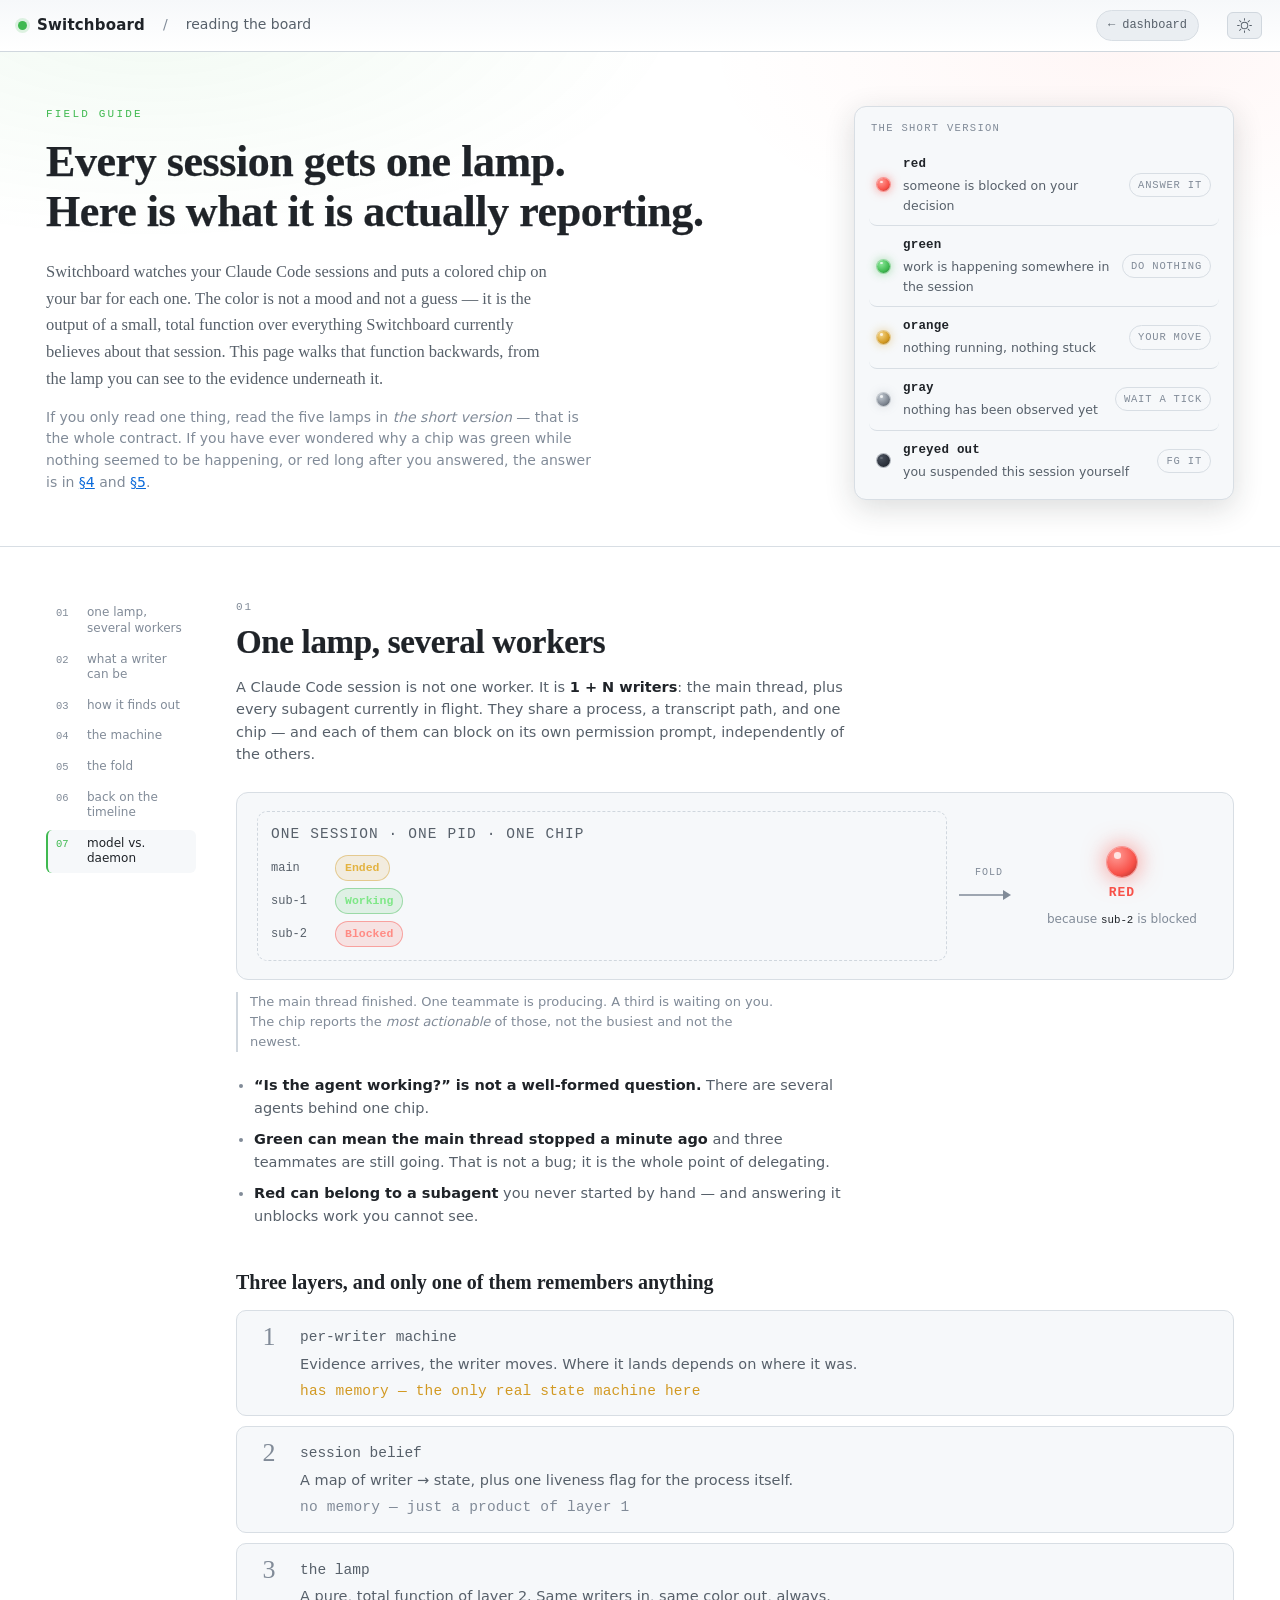
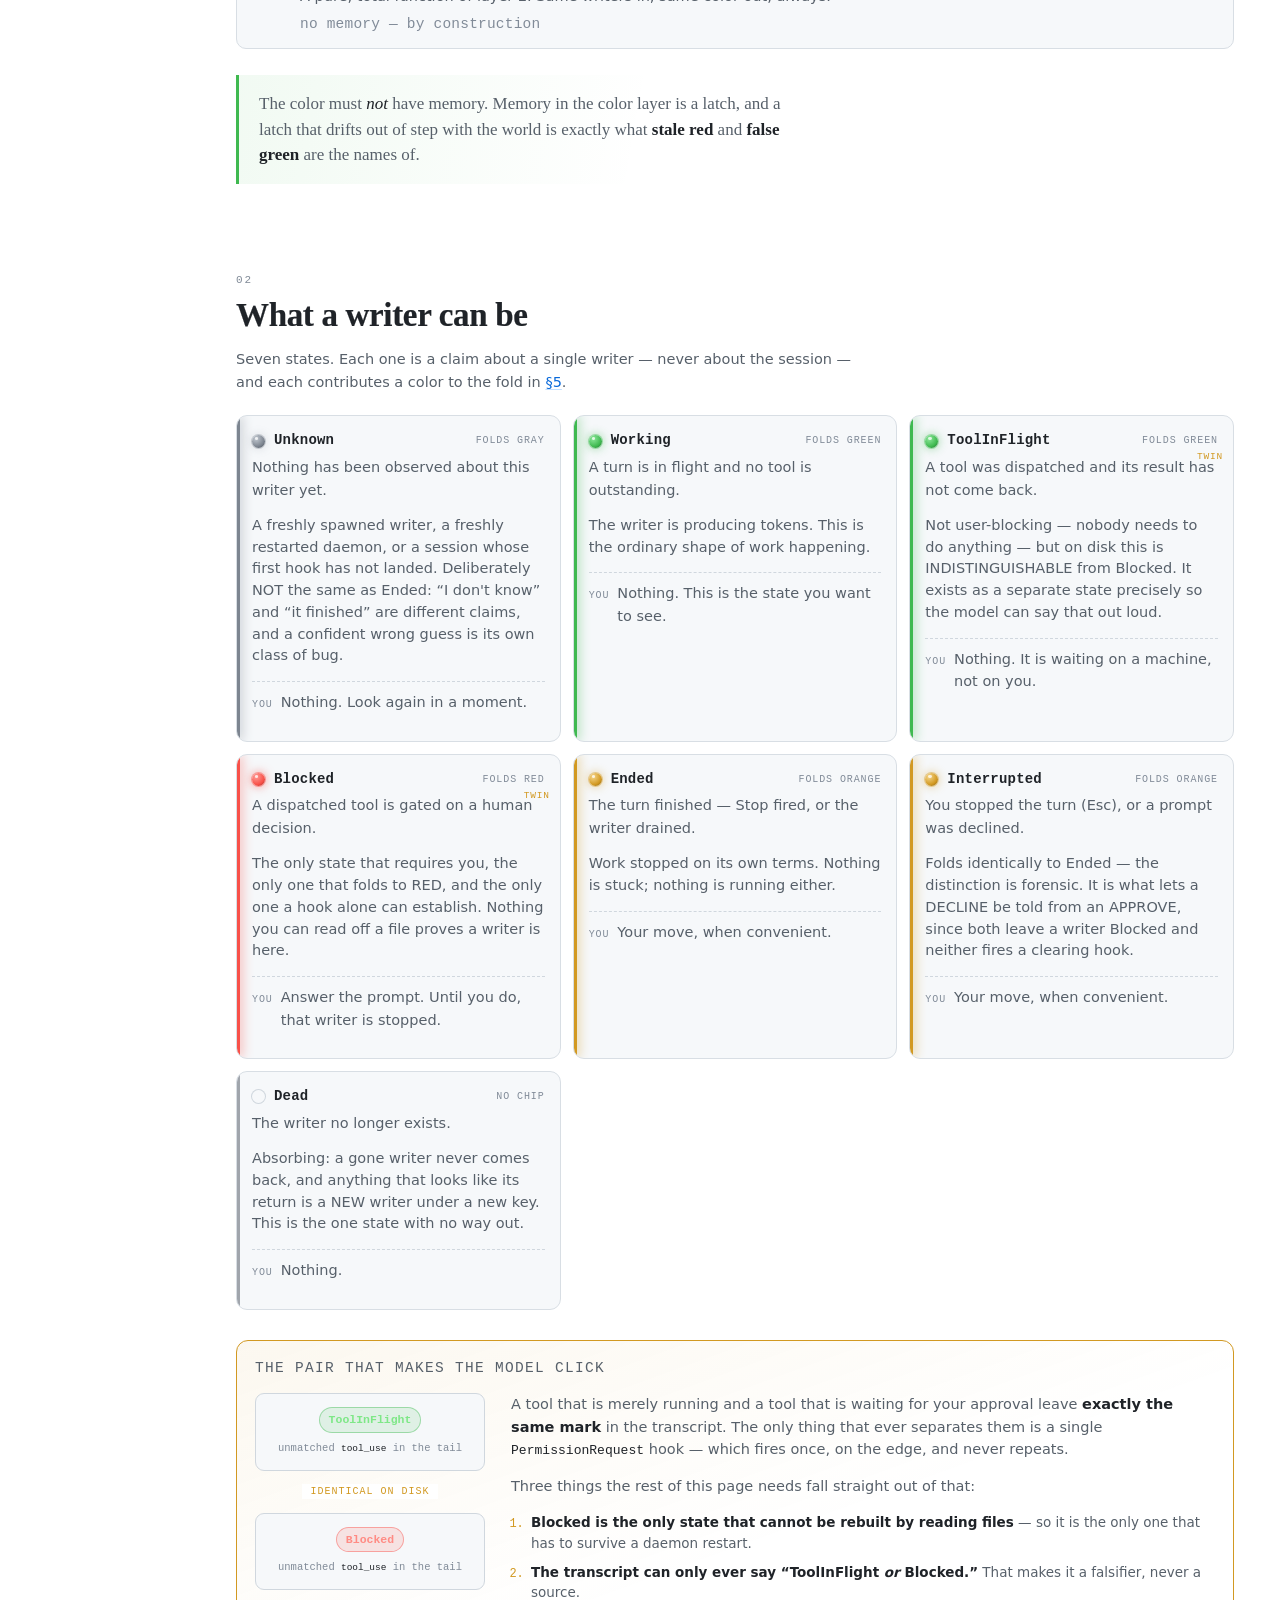
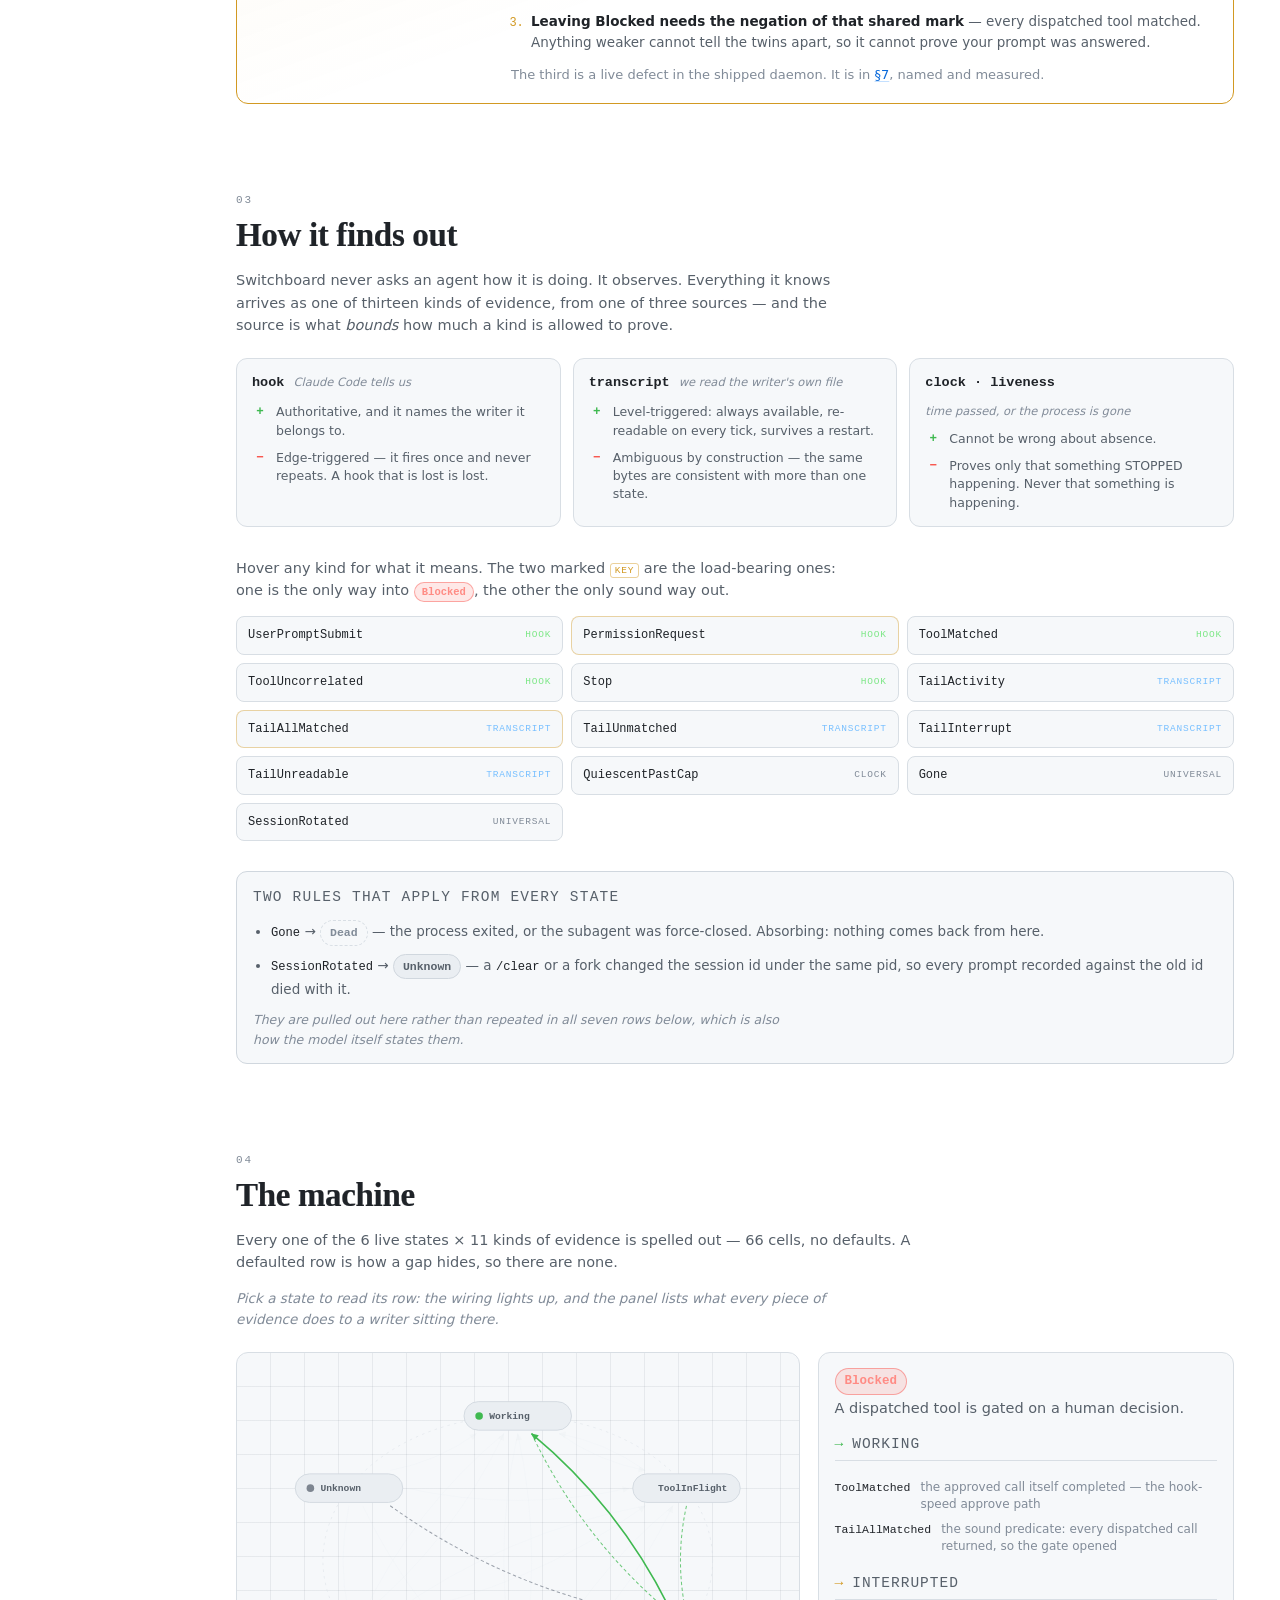
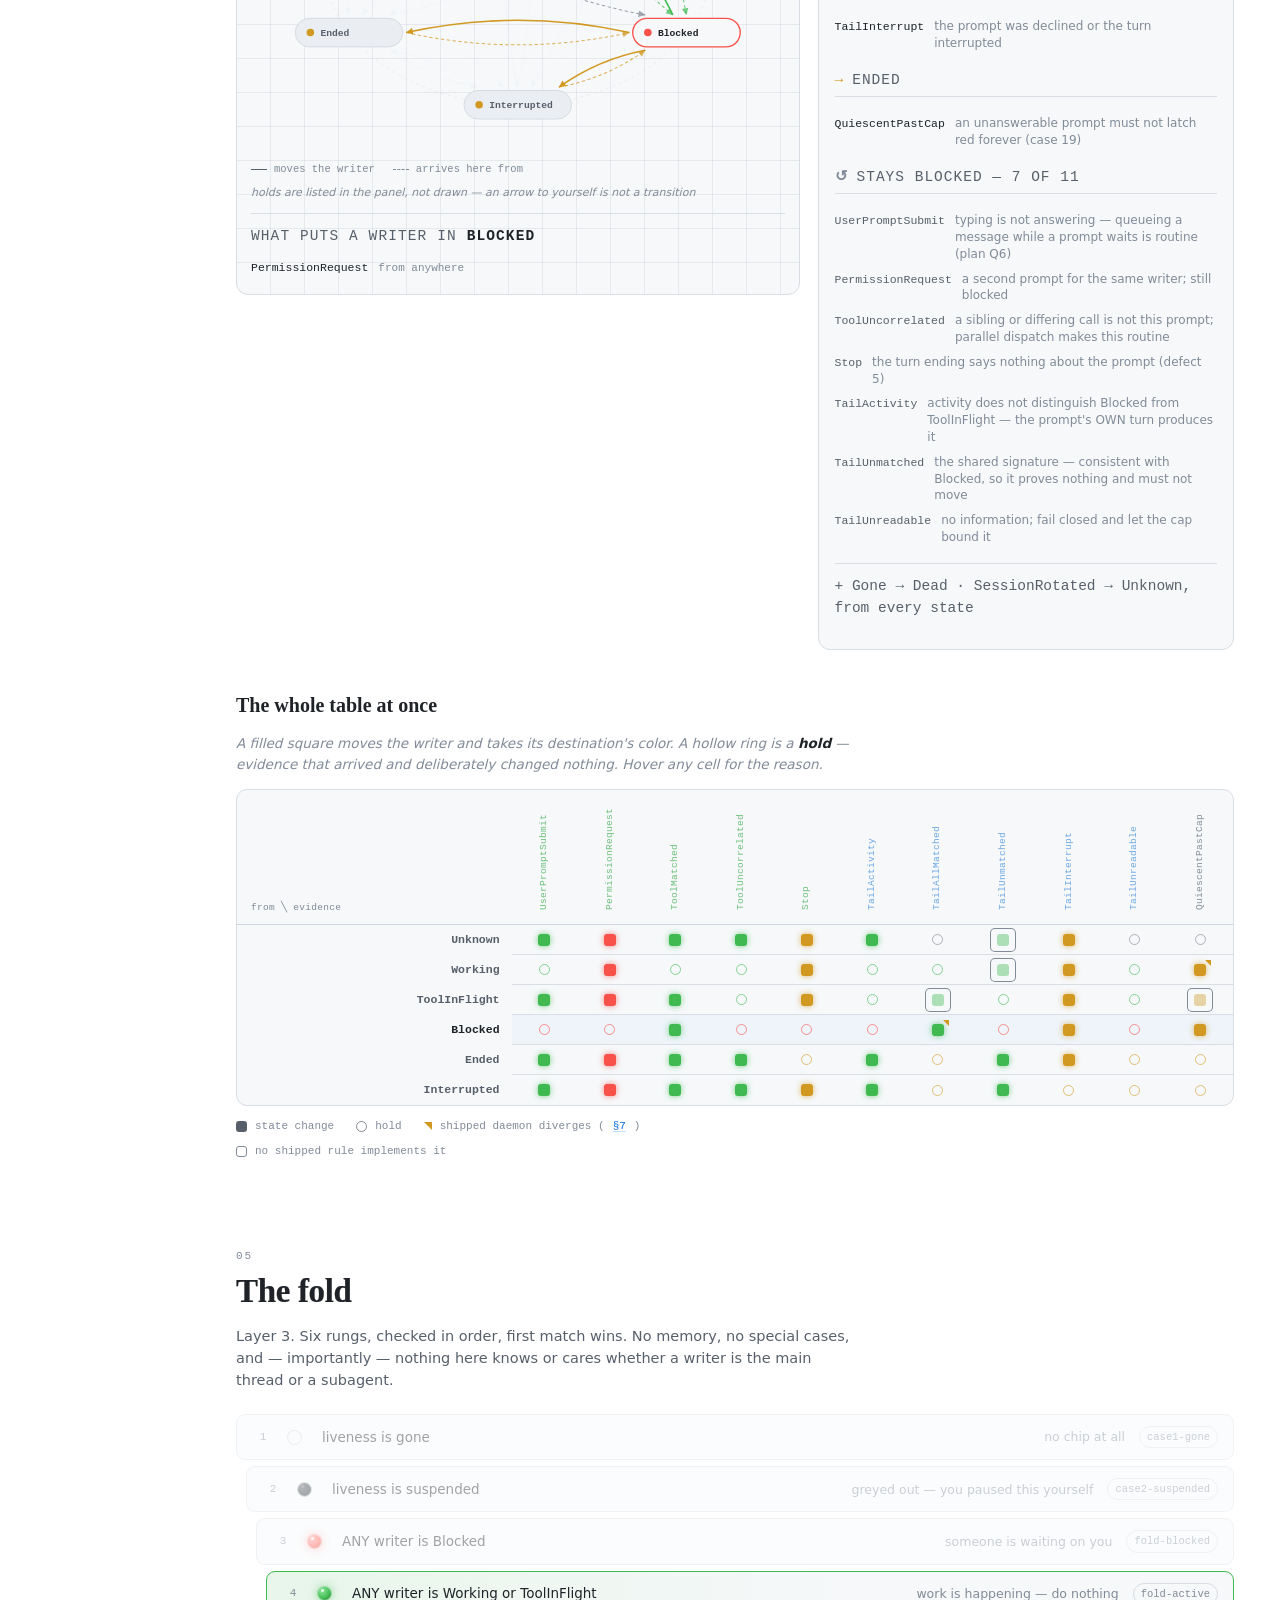
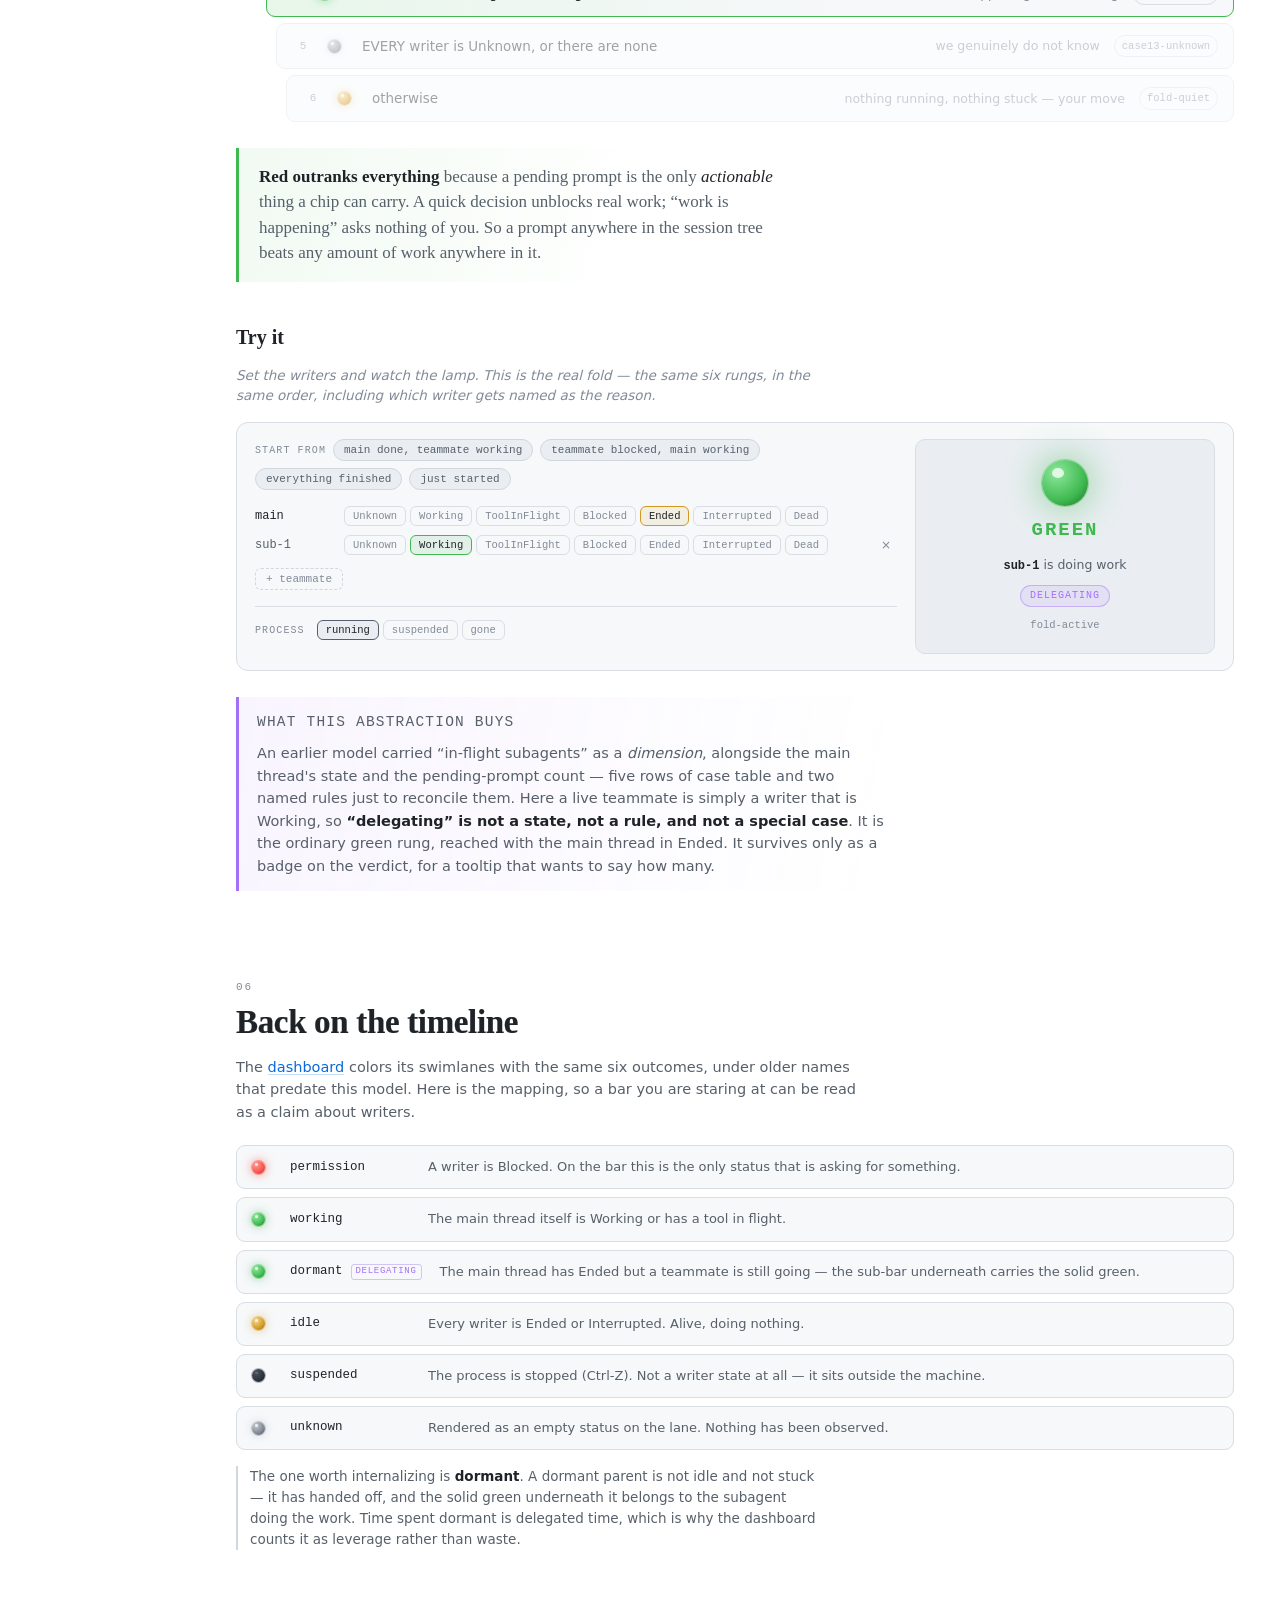
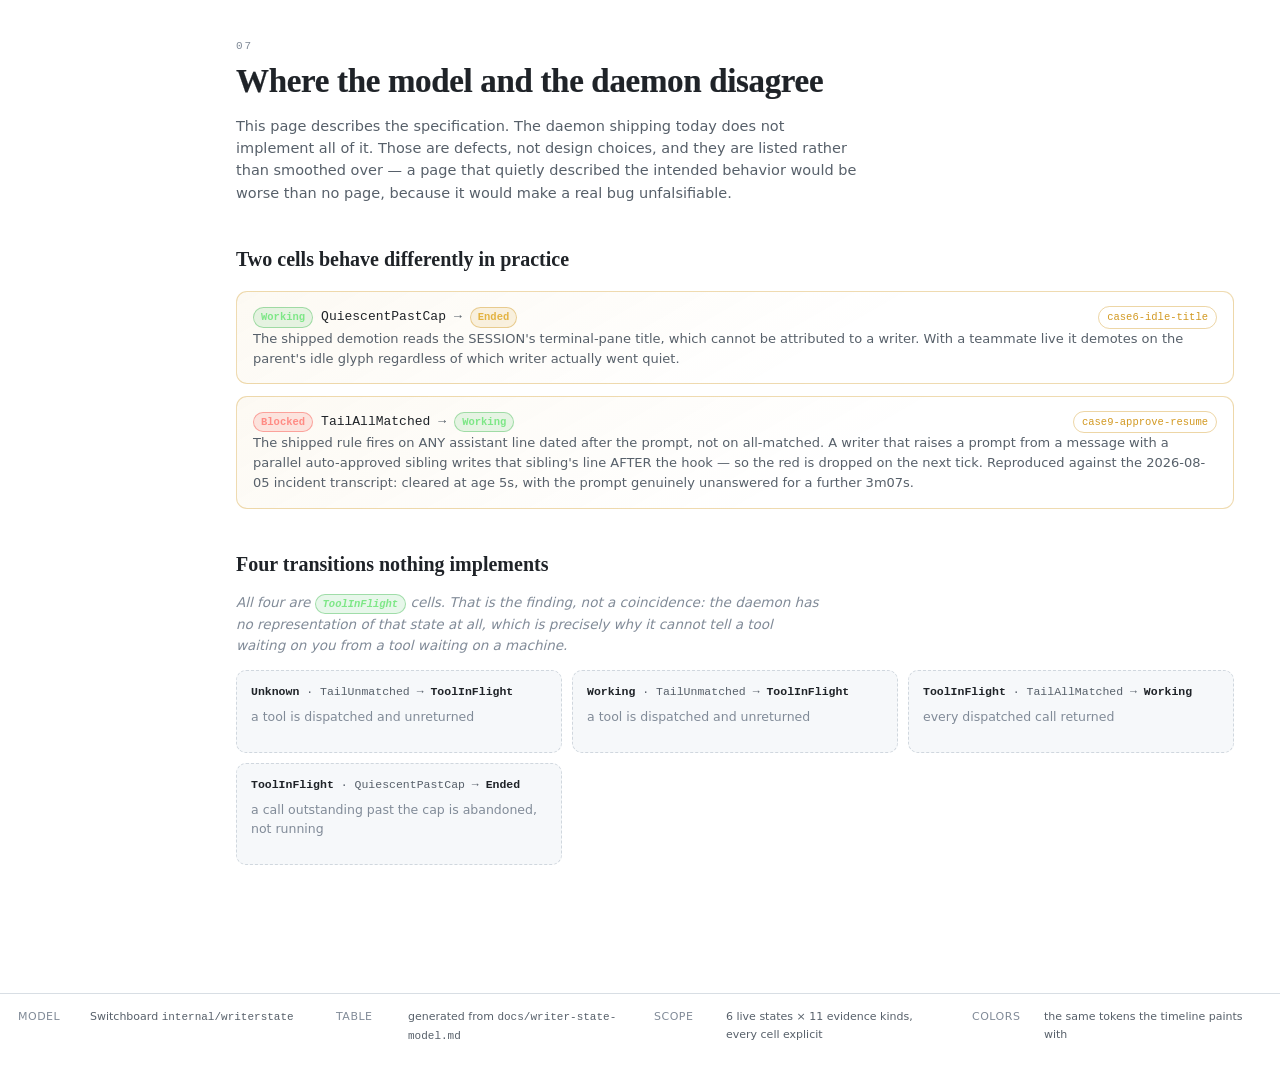
==== web/states.html @ 0ebf5831 "feat(guide): add the writer-state field guide page A second embedded page at /states.html, explainin" ====
<!DOCTYPE html>
<html lang="en">
<head>
  <meta charset="utf-8" />
  <meta name="viewport" content="width=device-width, initial-scale=1" />
  <meta name="color-scheme" content="dark light" />
  <title>Switchboard · reading the board</title>
  <link rel="icon" type="image/svg+xml" href="favicon.svg" />
  <link rel="stylesheet" href="style.css" />
  <link rel="stylesheet" href="states.css" />
  <!-- Same pre-paint theme resolution as index.html, and for the same two
       reasons: no flash, and darkreader-lock so the extension leaves our own
       dark theme alone. states.js keeps both in sync when the toggle is used. -->
  <script>
    (function () {
      try {
        var t = localStorage.getItem("sb-theme");
        if (t !== "light" && t !== "dark") {
          t = matchMedia("(prefers-color-scheme: dark)").matches ? "dark" : "light";
        }
        document.documentElement.setAttribute("data-theme", t);
        if (t === "dark") {
          var m = document.createElement("meta");
          m.name = "darkreader-lock";
          document.head.appendChild(m);
        }
      } catch (e) {}
    })();
  </script>
</head>
<body class="guide-body">
  <header class="topbar">
    <div class="brand">
      <span class="dot"></span>
      <h1>Switchboard</h1>
      <span class="sep">/</span>
      <span class="muted">reading the board</span>
    </div>

    <a class="backlink" href="./" title="back to the activity dashboard">
      <span aria-hidden="true">←</span> dashboard
    </a>

    <button id="theme-toggle" class="icon theme-toggle" title="toggle theme" aria-label="toggle color theme">
      <svg class="ico-sun" viewBox="0 0 16 16" width="15" height="15" fill="currentColor" aria-hidden="true"><path d="M8 11a3 3 0 1 1 0-6 3 3 0 0 1 0 6m0 1a4 4 0 1 0 0-8 4 4 0 0 0 0 8M8 0a.5.5 0 0 1 .5.5v2a.5.5 0 0 1-1 0v-2A.5.5 0 0 1 8 0m0 13a.5.5 0 0 1 .5.5v2a.5.5 0 0 1-1 0v-2A.5.5 0 0 1 8 13m8-5a.5.5 0 0 1-.5.5h-2a.5.5 0 0 1 0-1h2a.5.5 0 0 1 .5.5M3 8a.5.5 0 0 1-.5.5h-2a.5.5 0 0 1 0-1h2A.5.5 0 0 1 3 8m10.657-5.657a.5.5 0 0 1 0 .707l-1.414 1.415a.5.5 0 1 1-.707-.708l1.414-1.414a.5.5 0 0 1 .707 0m-9.193 9.193a.5.5 0 0 1 0 .707L3.05 13.657a.5.5 0 0 1-.707-.707l1.414-1.414a.5.5 0 0 1 .707 0m9.193 2.121a.5.5 0 0 1-.707 0l-1.414-1.414a.5.5 0 0 1 .707-.707l1.414 1.414a.5.5 0 0 1 0 .707M4.464 4.465a.5.5 0 0 1-.707 0L2.343 3.05a.5.5 0 1 1 .707-.708l1.414 1.415a.5.5 0 0 1 0 .707"/></svg>
      <svg class="ico-moon" viewBox="0 0 16 16" width="15" height="15" fill="currentColor" aria-hidden="true"><path d="M6 .278a.77.77 0 0 1 .08.858 7.2 7.2 0 0 0-.878 3.46c0 4.021 3.278 7.277 7.318 7.277q.792-.001 1.533-.16a.79.79 0 0 1 .81.316.73.73 0 0 1-.031.893A8.35 8.35 0 0 1 8.344 16C3.734 16 0 12.286 0 7.71 0 4.266 2.114 1.312 5.124.06A.75.75 0 0 1 6 .278"/></svg>
    </button>
  </header>

  <!-- ===================== hero =====================
       The band is a separate element only so its wash and rule can run the
       full width of the window while the copy inside stays on the same
       1240px measure as the rest of the page. -->
  <div class="hero-band">
  <section class="hero">
    <div class="hero-copy">
      <p class="eyebrow">field guide</p>
      <h2 class="display">Every session gets one lamp.<br />Here is what it is actually reporting.</h2>
      <p class="lede">
        Switchboard watches your Claude Code sessions and puts a colored chip on your bar for
        each one. The color is not a mood and not a guess — it is the output of a small,
        total function over everything Switchboard currently believes about that session.
        This page walks that function backwards, from the lamp you can see to the evidence
        underneath it.
      </p>
      <p class="lede-sub">
        If you only read one thing, read the five lamps in <em>the short version</em> — that is
        the whole contract. If you have ever wondered why a chip was green while nothing seemed
        to be happening, or red long after you answered, the answer is in
        <a href="#machine">§4</a> and <a href="#fold">§5</a>.
      </p>
    </div>

    <!-- The quick answer, before any theory. Each lamp jumps to where it is
         earned. -->
    <aside class="lampstrip" aria-label="what each chip color means">
      <p class="strip-cap">the short version</p>
      <a class="lamprow" href="#fold" data-color="red">
        <span class="lamp lamp-red" aria-hidden="true"></span>
        <span class="lamprow-t"><b>red</b><span>someone is blocked on your decision</span></span>
        <span class="lamprow-do">answer it</span>
      </a>
      <a class="lamprow" href="#fold" data-color="green">
        <span class="lamp lamp-green" aria-hidden="true"></span>
        <span class="lamprow-t"><b>green</b><span>work is happening somewhere in the session</span></span>
        <span class="lamprow-do">do nothing</span>
      </a>
      <a class="lamprow" href="#fold" data-color="orange">
        <span class="lamp lamp-orange" aria-hidden="true"></span>
        <span class="lamprow-t"><b>orange</b><span>nothing running, nothing stuck</span></span>
        <span class="lamprow-do">your move</span>
      </a>
      <a class="lamprow" href="#fold" data-color="gray">
        <span class="lamp lamp-gray" aria-hidden="true"></span>
        <span class="lamprow-t"><b>gray</b><span>nothing has been observed yet</span></span>
        <span class="lamprow-do">wait a tick</span>
      </a>
      <a class="lamprow" href="#fold" data-color="suspended">
        <span class="lamp lamp-susp" aria-hidden="true"></span>
        <span class="lamprow-t"><b>greyed out</b><span>you suspended this session yourself</span></span>
        <span class="lamprow-do">fg it</span>
      </a>
    </aside>
  </section>
  </div>

  <div class="guide-shell">
    <!-- sticky section rail -->
    <nav class="rail" aria-label="sections">
      <ol id="rail-list"></ol>
    </nav>

    <main class="guide">

      <!-- ===================== 1 · writers ===================== -->
      <section class="sec" id="writers" data-num="01" data-rail="one lamp, several workers">
        <h3 class="display">One lamp, several workers</h3>

        <p>
          A Claude Code session is not one worker. It is <b>1 + N writers</b>: the main thread,
          plus every subagent currently in flight. They share a process, a transcript path, and
          one chip — and each of them can block on its own permission prompt, independently of
          the others.
        </p>

        <figure class="fig">
          <div class="anatomy">
            <div class="an-session">
              <p class="an-cap">one session · one pid · one chip</p>
              <div class="an-writers">
                <div class="an-w" data-state="Ended">
                  <span class="an-key">main</span>
                  <span class="pill pill-orange">Ended</span>
                </div>
                <div class="an-w" data-state="Working">
                  <span class="an-key">sub-1</span>
                  <span class="pill pill-green">Working</span>
                </div>
                <div class="an-w" data-state="Blocked">
                  <span class="an-key">sub-2</span>
                  <span class="pill pill-red">Blocked</span>
                </div>
              </div>
            </div>
            <div class="an-arrow" aria-hidden="true">
              <span class="an-arrow-cap">fold</span>
              <svg viewBox="0 0 60 24" width="60" height="24"><path d="M0 12h46" /><path d="M44 7l8 5-8 5z" class="head" /></svg>
            </div>
            <div class="an-out">
              <span class="lamp lamp-red lamp-lg" aria-hidden="true"></span>
              <span class="an-out-t">RED</span>
              <span class="an-out-s">because <code>sub-2</code> is blocked</span>
            </div>
          </div>
          <figcaption>
            The main thread finished. One teammate is producing. A third is waiting on you. The
            chip reports the <em>most actionable</em> of those, not the busiest and not the
            newest.
          </figcaption>
        </figure>

        <ul class="conseq">
          <li><b>“Is the agent working?” is not a well-formed question.</b> There are several agents behind one chip.</li>
          <li><b>Green can mean the main thread stopped a minute ago</b> and three teammates are still going. That is not a bug; it is the whole point of delegating.</li>
          <li><b>Red can belong to a subagent</b> you never started by hand — and answering it unblocks work you cannot see.</li>
        </ul>

        <h4>Three layers, and only one of them remembers anything</h4>
        <div class="layers">
          <div class="layer">
            <span class="layer-n">1</span>
            <div>
              <p class="layer-t">per-writer machine</p>
              <p class="layer-d">Evidence arrives, the writer moves. Where it lands depends on where it was.</p>
              <p class="layer-m yes">has memory — the only real state machine here</p>
            </div>
          </div>
          <div class="layer">
            <span class="layer-n">2</span>
            <div>
              <p class="layer-t">session belief</p>
              <p class="layer-d">A map of writer → state, plus one liveness flag for the process itself.</p>
              <p class="layer-m no">no memory — just a product of layer 1</p>
            </div>
          </div>
          <div class="layer">
            <span class="layer-n">3</span>
            <div>
              <p class="layer-t">the lamp</p>
              <p class="layer-d">A pure, total function of layer 2. Same writers in, same color out, always.</p>
              <p class="layer-m no">no memory — by construction</p>
            </div>
          </div>
        </div>

        <blockquote class="pull">
          The color must <em>not</em> have memory. Memory in the color layer is a latch, and a
          latch that drifts out of step with the world is exactly what <b>stale red</b> and
          <b>false green</b> are the names of.
        </blockquote>
      </section>

      <!-- ===================== 2 · states ===================== -->
      <section class="sec" id="states" data-num="02" data-rail="what a writer can be">
        <h3 class="display">What a writer can be</h3>
        <p>
          Seven states. Each one is a claim about a single writer — never about the session — and
          each contributes a color to the fold in <a href="#fold">§5</a>.
        </p>
        <div class="statecards" id="statecards"></div>

        <div class="twins" id="twins">
          <p class="twins-cap">the pair that makes the model click</p>
          <div class="twins-body">
            <div class="twins-diagram" aria-hidden="true">
              <div class="twin">
                <span class="pill pill-green">ToolInFlight</span>
                <span class="twin-sig">unmatched <code>tool_use</code> in the tail</span>
              </div>
              <div class="twin-join"><span>identical on disk</span></div>
              <div class="twin">
                <span class="pill pill-red">Blocked</span>
                <span class="twin-sig">unmatched <code>tool_use</code> in the tail</span>
              </div>
            </div>
            <div class="twins-copy">
              <p>
                A tool that is merely running and a tool that is waiting for your approval leave
                <b>exactly the same mark</b> in the transcript. The only thing that ever separates
                them is a single <code>PermissionRequest</code> hook — which fires once, on the
                edge, and never repeats.
              </p>
              <p>Three things the rest of this page needs fall straight out of that:</p>
              <ol class="fallout">
                <li><b>Blocked is the only state that cannot be rebuilt by reading files</b> — so it is the only one that has to survive a daemon restart.</li>
                <li><b>The transcript can only ever say “ToolInFlight <em>or</em> Blocked.”</b> That makes it a falsifier, never a source.</li>
                <li><b>Leaving Blocked needs the negation of that shared mark</b> — every dispatched tool matched. Anything weaker cannot tell the twins apart, so it cannot prove your prompt was answered.</li>
              </ol>
              <p class="twins-foot">
                The third is a live defect in the shipped daemon. It is in <a href="#drift">§7</a>,
                named and measured.
              </p>
            </div>
          </div>
        </div>
      </section>

      <!-- ===================== 3 · evidence ===================== -->
      <section class="sec" id="evidence" data-num="03" data-rail="how it finds out">
        <h3 class="display">How it finds out</h3>
        <p>
          Switchboard never asks an agent how it is doing. It observes. Everything it knows
          arrives as one of thirteen kinds of evidence, from one of three sources — and the
          source is what <em>bounds</em> how much a kind is allowed to prove.
        </p>

        <div class="sources" id="sources"></div>

        <p class="ev-lead">
          Hover any kind for what it means. The two marked <span class="key-mark">key</span> are
          the load-bearing ones: one is the only way into <span class="pill pill-red pill-sm">Blocked</span>,
          the other the only sound way out.
        </p>
        <div class="evgrid" id="evgrid"></div>

        <div class="universal">
          <p class="uni-cap">two rules that apply from every state</p>
          <ul>
            <li><code>Gone</code> → <span class="pill pill-dead">Dead</span> — the process exited, or the subagent was force-closed. Absorbing: nothing comes back from here.</li>
            <li><code>SessionRotated</code> → <span class="pill pill-gray">Unknown</span> — a <code>/clear</code> or a fork changed the session id under the same pid, so every prompt recorded against the old id died with it.</li>
          </ul>
          <p class="uni-foot">
            They are pulled out here rather than repeated in all seven rows below, which is also
            how the model itself states them.
          </p>
        </div>
      </section>

      <!-- ===================== 4 · the machine ===================== -->
      <section class="sec wide" id="machine" data-num="04" data-rail="the machine">
        <h3 class="display">The machine</h3>
        <p>
          Every one of the 6 live states × 11 kinds of evidence is spelled out — 66 cells, no
          defaults. A defaulted row is how a gap hides, so there are none.
        </p>
        <p class="hint">
          Pick a state to read its row: the wiring lights up, and the panel lists what every
          piece of evidence does to a writer sitting there.
        </p>

        <div class="machine-wrap">
          <div class="machine-diagram">
            <svg id="machine-svg" role="img" aria-label="writer state transition diagram"></svg>
            <p class="mach-cap">
              <span class="mc-item"><span class="mc-line solid"></span>moves the writer</span>
              <span class="mc-item"><span class="mc-line dashed"></span>arrives here from</span>
              <span class="mc-item mc-note">holds are listed in the panel, not drawn — an arrow to yourself is not a transition</span>
            </p>
            <!-- the reverse question the panel doesn't answer: not "what does
                 evidence do to a writer here" but "what put it here". For
                 Blocked that list is one line long, which is the whole
                 argument of §2 arriving as a fact. -->
            <div class="mach-in" id="mach-in"></div>
          </div>
          <div class="machine-panel" id="machine-panel"></div>
        </div>

        <h4>The whole table at once</h4>
        <p class="hint">
          A filled square moves the writer and takes its destination's color. A hollow ring is a
          <b>hold</b> — evidence that arrived and deliberately changed nothing. Hover any cell for
          the reason.
        </p>
        <div class="matrix-scroll">
          <table class="matrix" id="matrix"></table>
        </div>
        <p class="matrix-key">
          <span class="mk"><span class="mk-sq"></span>state change</span>
          <span class="mk"><span class="mk-ring"></span>hold</span>
          <span class="mk"><span class="mk-div"></span>shipped daemon diverges (<a href="#drift">§7</a>)</span>
          <span class="mk"><span class="mk-gap"></span>no shipped rule implements it</span>
        </p>
      </section>

      <!-- ===================== 5 · the fold ===================== -->
      <section class="sec" id="fold" data-num="05" data-rail="the fold">
        <h3 class="display">The fold</h3>
        <p>
          Layer 3. Six rungs, checked in order, first match wins. No memory, no special cases,
          and — importantly — nothing here knows or cares whether a writer is the main thread or
          a subagent.
        </p>

        <ol class="ladder" id="ladder"></ol>

        <blockquote class="pull">
          <b>Red outranks everything</b> because a pending prompt is the only <em>actionable</em>
          thing a chip can carry. A quick decision unblocks real work; “work is happening” asks
          nothing of you. So a prompt anywhere in the session tree beats any amount of work
          anywhere in it.
        </blockquote>

        <h4>Try it</h4>
        <p class="hint">
          Set the writers and watch the lamp. This is the real fold — the same six rungs, in the
          same order, including which writer gets named as the reason.
        </p>

        <div class="sandbox" id="sandbox">
          <div class="sb-controls">
            <div class="sb-presets">
              <span class="sb-cap">start from</span>
              <button type="button" class="sb-preset" data-preset="delegating">main done, teammate working</button>
              <button type="button" class="sb-preset" data-preset="subblocked">teammate blocked, main working</button>
              <button type="button" class="sb-preset" data-preset="quiet">everything finished</button>
              <button type="button" class="sb-preset" data-preset="fresh">just started</button>
            </div>
            <div id="sb-writers" class="sb-writers"></div>
            <div class="sb-liveness">
              <span class="sb-cap">process</span>
              <div class="sb-seg" id="sb-live" role="group" aria-label="process liveness"></div>
            </div>
          </div>
          <div class="sb-out" id="sb-out"></div>
        </div>

        <div class="disappears">
          <p class="dis-cap">what this abstraction buys</p>
          <p>
            An earlier model carried “in-flight subagents” as a <em>dimension</em>, alongside the
            main thread's state and the pending-prompt count — five rows of case table and two
            named rules just to reconcile them. Here a live teammate is simply a writer that is
            Working, so <b>“delegating” is not a state, not a rule, and not a special case</b>. It
            is the ordinary green rung, reached with the main thread in Ended. It survives only as
            a badge on the verdict, for a tooltip that wants to say how many.
          </p>
        </div>
      </section>

      <!-- ===================== 6 · the timeline ===================== -->
      <section class="sec" id="timeline" data-num="06" data-rail="back on the timeline">
        <h3 class="display">Back on the timeline</h3>
        <p>
          The <a href="./">dashboard</a> colors its swimlanes with the same six outcomes, under
          older names that predate this model. Here is the mapping, so a bar you are staring at
          can be read as a claim about writers.
        </p>
        <div class="lanemap" id="lanemap"></div>
        <p class="lane-foot">
          The one worth internalizing is <b>dormant</b>. A dormant parent is not idle and not
          stuck — it has handed off, and the solid green underneath it belongs to the subagent
          doing the work. Time spent dormant is delegated time, which is why the dashboard counts
          it as leverage rather than waste.
        </p>
      </section>

      <!-- ===================== 7 · drift ===================== -->
      <section class="sec" id="drift" data-num="07" data-rail="model vs. daemon">
        <h3 class="display">Where the model and the daemon disagree</h3>
        <p>
          This page describes the specification. The daemon shipping today does not implement all
          of it. Those are defects, not design choices, and they are listed rather than smoothed
          over — a page that quietly described the intended behavior would be worse than no page,
          because it would make a real bug unfalsifiable.
        </p>

        <h4>Two cells behave differently in practice</h4>
        <div class="drifts" id="drifts"></div>

        <h4>Four transitions nothing implements</h4>
        <p class="hint">
          All four are <span class="pill pill-green pill-sm">ToolInFlight</span> cells. That is
          the finding, not a coincidence: the daemon has no representation of that state at all,
          which is precisely why it cannot tell a tool waiting on <em>you</em> from a tool waiting
          on a machine.
        </p>
        <div class="gaps" id="gaps"></div>
      </section>

    </main>
  </div>

  <div id="tooltip" class="tooltip" hidden></div>

  <footer class="footer">
    <div class="footer-item"><span class="fk">model</span><span class="fv">Switchboard <code>internal/writerstate</code></span></div>
    <div class="footer-item"><span class="fk">table</span><span class="fv">generated from <code>docs/writer-state-model.md</code></span></div>
    <div class="footer-item"><span class="fk">scope</span><span class="fv">6 live states × 11 evidence kinds, every cell explicit</span></div>
    <div class="footer-item"><span class="fk">colors</span><span class="fv">the same tokens the timeline paints with</span></div>
  </footer>

  <script src="states-model.js"></script>
  <script src="states.js"></script>
</body>
</html>
---- web/style.css ----
:root {
  /* Theme-independent tokens. Status hues are saturated enough to read on both
     the dark and light surfaces, so they stay fixed across themes; only the
     chrome (bg / fg / border, plus the SVG-only tokens below) is themed. */
  --c-working: #3fb950;
  --c-delegating: #3fb950;
  --c-dormant: #3fb950; /* low-alpha green applied at render (see DORMANT_OPACITY) */
  --c-idle: #d29922;
  --c-permission: #f85149;
  --c-suspended: #6e7681;
  --c-unknown: #3a414c;
  --c-subagent: #a371f7;

  --mono: ui-monospace, "SFMono-Regular", "JetBrains Mono", "Cascadia Code", Menlo, Consolas, monospace;
  --sans: system-ui, -apple-system, "Segoe UI", Roboto, sans-serif;
}

/* ---------- theme palettes ----------
   Dark is the base (also the fallback when a UA reports no preference). The
   @media block flips to light when the system asks for it, and the
   [data-theme] selectors are an explicit user override that wins over both
   (higher specificity than a bare :root, and media queries add none). app.js
   stamps data-theme; the head script does it before first paint. */
:root, :root[data-theme="dark"] {
  color-scheme: dark;
  --bg: #0d1117;
  --bg-elev: #161b22;
  --bg-elev-2: #1c2230;
  --border: #2b3240;
  --border-soft: #21262d;
  --fg: #e6edf3;
  --fg-muted: #9da7b3;
  --fg-dim: #6e7681;
  --accent: #58a6ff;

  --hatch-line: #e6edf3;      /* diagonal focus-overlay hatch */
  --suspect: #d29922;         /* synthesized (unobserved) stretch of a lane */
  --flag: #db61a2;            /* a lane the OPERATOR declared wrong (not the producer) */
  --hover-stroke: #ffffff;    /* bar/op/subagent hover halo */
  --lane-odd: rgba(255, 255, 255, 0.014);
  --attention-tint: #15281a22;
  --error-fg: #ffb4ae;
  --shadow-1: rgba(0, 0, 0, 0.5);
  --shadow-2: rgba(0, 0, 0, 0.6);
}

@media (prefers-color-scheme: light) {
  :root {
    color-scheme: light;
    --bg: #ffffff;
    --bg-elev: #f6f8fa;
    --bg-elev-2: #eaeef2;
    --border: #d0d7de;
    --border-soft: #d8dee4;
    --fg: #1f2328;
    --fg-muted: #57606a;
    --fg-dim: #818b98;
    --accent: #0969da;

    --hatch-line: #1f2328;
    --suspect: #9a6700;
    --flag: #bf3989;
    --hover-stroke: #1f2328;
    --lane-odd: rgba(31, 35, 40, 0.03);
    --attention-tint: #1a7f3722;
    --error-fg: #cf222e;
    --shadow-1: rgba(31, 35, 40, 0.16);
    --shadow-2: rgba(31, 35, 40, 0.24);
  }
}

:root[data-theme="light"] {
  color-scheme: light;
  --bg: #ffffff;
  --bg-elev: #f6f8fa;
  --bg-elev-2: #eaeef2;
  --border: #d0d7de;
  --border-soft: #d8dee4;
  --fg: #1f2328;
  --fg-muted: #57606a;
  --fg-dim: #818b98;
  --accent: #0969da;

  --hatch-line: #1f2328;
  --suspect: #9a6700;
  --flag: #bf3989;
  --hover-stroke: #1f2328;
  --lane-odd: rgba(31, 35, 40, 0.03);
  --attention-tint: #1a7f3722;
  --error-fg: #cf222e;
  --shadow-1: rgba(31, 35, 40, 0.16);
  --shadow-2: rgba(31, 35, 40, 0.24);
}

* { box-sizing: border-box; }

html, body {
  margin: 0;
  background: var(--bg);
  color: var(--fg);
  font-family: var(--sans);
  font-size: 14px;
  -webkit-font-smoothing: antialiased;
}
h1, h2 { font-weight: 600; }
code { font-family: var(--mono); color: var(--fg-muted); }

/* ---------- top bar ---------- */
.topbar {
  display: flex;
  align-items: center;
  gap: 18px;
  padding: 10px 18px;
  border-bottom: 1px solid var(--border);
  background: linear-gradient(180deg, var(--bg-elev), var(--bg));
  flex-wrap: wrap;
}
.brand { display: flex; align-items: center; gap: 10px; }
.brand h1 { font-size: 15px; margin: 0; letter-spacing: 0.2px; }
.brand .sep { color: var(--fg-dim); margin: 0 8px; }
.brand .muted { color: var(--fg-muted); font-weight: 400; }

.dot { width: 9px; height: 9px; border-radius: 50%; background: var(--c-working); }
.dot.live { background: var(--c-working); box-shadow: 0 0 0 3px rgba(63,185,80,0.18); animation: pulse 2s infinite; }
.dot.warn { background: var(--c-idle); box-shadow: 0 0 0 3px rgba(210,153,34,0.18); }
.dot.err  { background: var(--c-permission); box-shadow: 0 0 0 3px rgba(248,81,73,0.18); }
@keyframes pulse { 0%,100% { opacity: 1; } 50% { opacity: 0.45; } }

.nav { display: flex; align-items: center; gap: 8px; flex-wrap: wrap; }

/* date-field: the trigger for our own calendar popover (.cal below). The day
   itself lives in a hidden input; this button only ever shows it, in the ISO
   form the page speaks everywhere. While the popover is up the field wears the
   accent border, so trigger and panel read as one open control. */
.date-field {
  display: inline-flex;
  align-items: center;
  gap: 6px;
  background: var(--bg-elev-2);
  color: var(--fg);
  border: 1px solid var(--border);
  border-radius: 6px;
  padding: 5px 8px;
  font-family: var(--mono);
  font-size: 12px;
  cursor: pointer;
}
.date-field:hover { border-color: var(--fg-dim); }
.date-field:focus-visible { outline: none; border-color: var(--accent); }
.date-field[aria-expanded="true"] { border-color: var(--accent); }
.date-field .date-ico { color: var(--fg-muted); display: block; }
.date-field[aria-expanded="true"] .date-ico { color: var(--accent); }

button {
  font-family: var(--sans);
  font-size: 13px;
  border-radius: 6px;
  padding: 6px 12px;
  border: 1px solid var(--border);
  background: var(--bg-elev-2);
  color: var(--fg);
  cursor: pointer;
}
button:hover { border-color: var(--fg-dim); }
button.icon { padding: 5px 9px; font-size: 14px; line-height: 1; color: var(--fg-muted); }
button.ghost { background: transparent; color: var(--fg-muted); font-size: 12px; }
/* the forward day arrow on today. A spent control keeps its place in the row —
   the arrows are a pair, and hiding one would shuffle the topbar every step */
button.icon:disabled { opacity: 0.3; cursor: default; }
button.icon:disabled:hover { border-color: var(--border); }

/* theme toggle: shows the icon of the ACTIVE theme (moon = dark, sun = light);
   data-theme drives which one is visible, so it's correct before JS runs. */
.theme-toggle { margin-left: 10px; display: inline-flex; align-items: center; justify-content: center; }
.theme-toggle svg { display: block; }
.theme-toggle:hover { color: var(--fg); }
:root[data-theme="dark"] .theme-toggle .ico-sun { display: none; }
:root[data-theme="light"] .theme-toggle .ico-moon { display: none; }

.live-pill {
  margin-left: auto;
  display: flex;
  align-items: center;
  gap: 12px;
  font-family: var(--mono);
  font-size: 12px;
  color: var(--fg-muted);
  background: var(--bg-elev-2);
  border: 1px solid var(--border-soft);
  padding: 5px 11px;
  border-radius: 999px;
}

/* ---------- error ---------- */
.error-banner {
  margin: 12px 18px 0;
  padding: 10px 14px;
  border: 1px solid var(--c-permission);
  background: rgba(248, 81, 73, 0.1);
  color: var(--error-fg);
  border-radius: 8px;
  font-family: var(--mono);
  font-size: 12px;
  white-space: pre-wrap;
}

main { padding: 16px 18px 36px; }

/* ---------- topline (dominant figures, top-left) ---------- */
.topline { display: flex; align-items: flex-end; flex-wrap: wrap; gap: 14px 32px; margin: 2px 2px 18px; }
.topline .th-val { font-family: var(--mono); font-size: 42px; font-weight: 700; letter-spacing: -1.2px; line-height: 1; }
.topline .th-val.green { color: var(--c-working); }
.topline .th-key { font-size: 11px; color: var(--fg-muted); margin-top: 7px; text-transform: uppercase; letter-spacing: 0.7px; }

/* ---------- swimlanes (dominant) ---------- */
.timeline-section { margin-bottom: 20px; }
.section-head { display: flex; align-items: center; justify-content: space-between; gap: 16px; margin-bottom: 10px; flex-wrap: wrap; }
.section-head h2 { font-size: 13px; margin: 0; color: var(--fg-muted); text-transform: uppercase; letter-spacing: 0.7px; }

/* time-by-status = the swimlane key/legend (stacked rows in a box) */
.status-key { display: flex; flex-direction: column; gap: 9px; }
.status-key .sk { display: flex; align-items: center; justify-content: space-between; gap: 12px; font-size: 12px; color: var(--fg-muted); }
.status-key .sk-left { display: flex; align-items: center; gap: 7px; }
.status-key .swatch { width: 11px; height: 11px; border-radius: 2px; flex: none; }
.status-key .sk-name { color: var(--fg-muted); }
.status-key .sk-val { font-family: var(--mono); color: var(--fg); }

/* provider key: shown only in merged multi-provider mode, below the status key. */
.provider-key { display: flex; flex-wrap: wrap; gap: 8px 12px; margin-top: 11px; padding-top: 10px; border-top: 1px solid var(--border); }
.provider-key .pk { display: flex; align-items: center; gap: 7px; font-size: 12px; color: var(--fg-muted); }
.provider-key .pk-dot { width: 9px; height: 9px; border-radius: 50%; flex: none; }
.provider-key .pk-name { color: var(--fg); }
.provider-key .pk-count { font-family: var(--mono); color: var(--fg-muted); }

/* chart footer: chart-scoped options sit below the timeline, right-aligned, as a
   proper pill-wrapped toggle switch rather than a bare checkbox. */
.chart-footer { display: flex; justify-content: flex-end; gap: 10px; margin: 10px 2px 0; }
.toggle {
  display: inline-flex; align-items: center; gap: 9px;
  padding: 6px 12px;
  background: var(--bg-elev);
  border: 1px solid var(--border-soft);
  border-radius: 999px;
  font-size: 12px; color: var(--fg-muted);
  cursor: pointer; user-select: none;
}
.toggle:hover { border-color: var(--fg-dim); }
.toggle-input { position: absolute; width: 1px; height: 1px; opacity: 0; margin: 0; pointer-events: none; }
.toggle-track {
  position: relative; flex: none;
  width: 30px; height: 17px;
  background: var(--bg-elev-2);
  border: 1px solid var(--border);
  border-radius: 999px;
  transition: background 0.15s ease, border-color 0.15s ease;
}
.toggle-thumb {
  position: absolute; top: 1px; left: 1px;
  width: 13px; height: 13px; border-radius: 50%;
  background: var(--fg-dim);
  transition: transform 0.15s ease, background 0.15s ease;
}
.toggle-input:checked + .toggle-track { background: var(--accent); border-color: var(--accent); }
.toggle-input:checked + .toggle-track .toggle-thumb { transform: translateX(13px); background: #fff; }
.toggle-input:focus-visible + .toggle-track { outline: 2px solid var(--accent); outline-offset: 2px; }
.toggle-label { white-space: nowrap; }

/* horizontal-scale zoom control: sits at the LEFT of the chart footer (the
   toggles stay right, pushed over by this group's margin-right:auto). */
.zoom {
  margin-right: auto;
  display: inline-flex; align-items: center; gap: 4px;
  padding: 3px 5px;
  background: var(--bg-elev);
  border: 1px solid var(--border-soft);
  border-radius: 999px;
  color: var(--fg-muted);
}
.zoom-cap { font-size: 11px; text-transform: uppercase; letter-spacing: 0.6px; padding: 0 4px; }
.zoom-btn {
  padding: 1px 0; min-width: 26px;
  font-size: 16px; line-height: 1; font-weight: 600;
  border-radius: 999px; color: var(--fg-muted);
}
.zoom-btn:disabled { opacity: 0.35; cursor: default; }
.zoom-btn:disabled:hover { border-color: var(--border); }
.zoom-read {
  min-width: 72px; text-align: center;
  padding: 3px 6px; border-radius: 6px;
  background: transparent; border: 1px solid transparent;
  font-family: var(--mono); font-size: 12px; color: var(--fg);
}
.zoom-read:hover { border-color: var(--border); }

/* view switcher: a segmented "channel selector" at the LEFT of the footer.
   A glider pill slides under the active segment — the same faint green fill +
   hairline the aloft chart draws under its step line. Labels are mono microcaps
   to match the page's caption language (SCALE / PEAK / CUMULATIVE TIME). app.js
   measures the glider's geometry (the labels differ in width); CSS animates it
   once .glider-ready is stamped, so the first paint doesn't slide in from 0. */
.viewseg {
  position: relative;
  margin-right: 10px;
  display: inline-flex;
  padding: 3px;
  border: 1px solid var(--border-soft);
  border-radius: 999px;
  background: var(--bg-elev);
}
.viewseg-glider {
  position: absolute; top: 3px; bottom: 3px; left: 0; width: 0;
  border-radius: 999px;
  background: rgba(63, 185, 80, 0.13);
  border: 1px solid rgba(63, 185, 80, 0.35);
  box-shadow: inset 0 1px 0 rgba(255, 255, 255, 0.05);
  opacity: 0; /* hidden until app.js takes the first measurement */
}
.viewseg.glider-ready .viewseg-glider {
  opacity: 1;
  transition: transform 0.32s cubic-bezier(0.26, 1.36, 0.44, 1),
              width 0.32s cubic-bezier(0.26, 1.36, 0.44, 1);
}
.viewseg-btn {
  position: relative; z-index: 1;
  border: 0; border-radius: 999px;
  background: transparent; color: var(--fg-dim);
  font-family: var(--mono); font-size: 11px;
  text-transform: uppercase; letter-spacing: 0.6px;
  padding: 5px 13px;
  transition: color 0.18s ease;
}
.viewseg-btn:hover { color: var(--fg); }
.viewseg-btn[aria-pressed="true"] { color: var(--fg); }
@media (prefers-reduced-motion: reduce) {
  .viewseg.glider-ready .viewseg-glider, .viewseg-btn { transition: none; }
}

/* view-scoped visibility: the three views (sessions, aloft line, per-project
   hours) all key off one class on the section, so switching is a single class
   flip. Sessions is the default and carries no class; the other two set
   .view-line / .view-projects. The time-scale zoom is meaningless for
   per-project totals, so the projects view drops it along with the
   .sessions-only toggles. */
#concurrency, #projects { display: none; }
.timeline-section.view-line #timeline { display: none; }
.timeline-section.view-line #concurrency { display: block; }
.timeline-section.view-line .sessions-only { display: none; }
.timeline-section.view-projects #timeline { display: none; }
.timeline-section.view-projects #projects { display: flex; }
.timeline-section.view-projects .sessions-only { display: none; }
.timeline-section.view-projects .zoom { display: none; }
/* the zoom pill normally carries the footer's margin-right:auto (anchoring the
   switcher left); with it hidden here the switcher takes that role itself. */
.timeline-section.view-projects .viewseg { margin-right: auto; }
.timeline-section:not(.view-line) .line-only { display: none; }
.timeline-section:not(.view-line) .chart-caption { display: none; }

/* line-view caption: legend on the left, peak/avg readout on the right. Sits
   BELOW the plot area, reading as a footnote to the chart above it. */
.chart-caption {
  display: flex; align-items: center; justify-content: space-between;
  gap: 16px; flex-wrap: wrap; margin: 8px 2px 0;
}
.chart-legend { display: flex; align-items: center; gap: 16px; flex-wrap: wrap; }
.cl-item { display: inline-flex; align-items: center; gap: 7px; font-size: 12px; color: var(--fg-muted); }
/* the 30-min-average entry follows its toggle: collapsing max-width + fading
   opacity let the neighbors slide together; the negative margin swallows the
   16px legend gap the zero-width item would otherwise still hold open. app.js
   stamps .smooth-off on the caption when the toggle goes off. */
.cl-item.cl-smooth {
  max-width: 200px; overflow: hidden; white-space: nowrap;
  transition: max-width 0.3s cubic-bezier(0.25, 1, 0.35, 1),
              margin-left 0.3s cubic-bezier(0.25, 1, 0.35, 1),
              opacity 0.2s ease;
}
.chart-caption.smooth-off .cl-smooth { max-width: 0; opacity: 0; margin-left: -16px; }
@media (prefers-reduced-motion: reduce) {
  .cl-item.cl-smooth { transition: none; }
}
.cl-swatch { width: 15px; height: 0; flex: none; }
.cl-swatch.inst { border-top: 2px solid var(--c-working); }
.cl-swatch.smooth { border-top: 2px solid var(--accent); }
.cl-swatch.avgline { border-top: 2px dashed var(--fg-muted); }
.chart-stats { display: flex; align-items: baseline; gap: 18px; }
.chart-stats .cs-item { display: inline-flex; align-items: baseline; gap: 6px; }
.chart-stats .cs-k { font-size: 11px; text-transform: uppercase; letter-spacing: 0.5px; color: var(--fg-dim); }
.chart-stats .cs-v { font-family: var(--mono); font-size: 13px; font-weight: 700; color: var(--fg); }

.timeline-wrap {
  position: relative;
  background: var(--bg-elev);
  border: 1px solid var(--border-soft);
  border-radius: 10px;
  padding: 6px 0;
  overflow-x: auto;
}
#timeline { display: block; width: 100%; }

.empty {
  padding: 56px 20px;
  text-align: center;
  color: var(--fg-dim);
  font-family: var(--mono);
}

/* ---------- projects view: hours of work per project ----------
   One horizontal STACKED bar per project: a segment per contributing session in
   lane-start (roughly temporal) order, so a bar reads as the project's day —
   who worked, in what order, for how long. A single measure on a single hue
   (the identity green, alternating depth so adjacent segments part) — no ramp
   restating the bar's own length. The mono total at the row end means no value
   is gated behind the bar. Rows are HTML, not SVG: the list is short and grows
   with its content, so the plot area just gets taller. */
.projects { flex-direction: column; gap: 6px; padding: 12px 16px; width: 100%; }
.proj-row {
  display: grid;
  grid-template-columns: minmax(120px, 220px) 1fr max-content;
  align-items: center; gap: 12px;
  padding: 3px 6px; border-radius: 6px;
}
/* rows lift on hover so they read as inspectable; the track steps up with them
   so its unfilled remainder — the 100% reference — doesn't dissolve into the
   lifted row background (both would otherwise be --bg-elev-2). */
.proj-row:hover { background: var(--bg-elev-2); }
.proj-row:hover .proj-track { background: var(--border); }
.proj-name { font-size: 12px; color: var(--fg-muted); white-space: nowrap; overflow: hidden; text-overflow: ellipsis; }
.proj-track {
  height: 16px; border-radius: 4px; background: var(--bg-elev-2);
  overflow: hidden; display: flex; gap: 2px;
}
.proj-seg {
  flex: none; display: block; height: 100%; border-radius: 1px; min-width: 2px;
  background: var(--c-working); opacity: 0.85;
  transition: width 0.35s cubic-bezier(0.25, 1, 0.35, 1);
}
/* alternate depth so same-hue neighbors stay distinguishable past the 2px gap */
.proj-seg:nth-child(even) { opacity: 0.55; }
.proj-hours { font-family: var(--mono); font-size: 12px; font-weight: 600; color: var(--fg); }

/* entry animation: app.js stamps .enter on the container when the view is
   opened and strips it once the run finishes, so bars grow in on arrival while
   a live refresh just glides the width transition above. --row-i staggers the
   rows top-down and --seg-i walks each stack left to right, so a bar assembles
   in the same temporal order its sessions ran. */
@keyframes proj-grow { from { width: 0; } }
.projects.enter .proj-seg {
  animation: proj-grow 0.5s cubic-bezier(0.25, 1, 0.35, 1) backwards;
  animation-delay: calc(var(--row-i) * 45ms + var(--seg-i) * 30ms);
}

.projects-empty { padding: 56px 20px; text-align: center; color: var(--fg-dim); font-family: var(--mono); }

@media (prefers-reduced-motion: reduce) {
  .proj-seg { transition: none; }
  .projects.enter .proj-seg { animation: none; }
}

/* entry sweep (sessions view): a curtain in the wrap's own background parked
   over the stretch the reveal hasn't reached, with a hairline in the identity
   green at its leading edge — the same left→right gesture the aloft trace and
   the project bars use. Geometry and the hairline's fade-out are set per frame
   by app.js ("chart entry: the sweep"), which is also where reduced motion is
   honoured: one JS ticker drives both time views, since the aloft chart is a
   canvas with no element to keyframe. */
.tl-sweep-cover { fill: var(--bg-elev); }
.tl-sweep-edge { stroke: var(--c-working); stroke-width: 1; }

/* svg elements */
.idle-band { fill: rgba(110, 118, 129, 0.08); }
.lane-bg { fill: transparent; }
.lane-bg.odd { fill: var(--lane-odd); }

/* focus-overlay hatch: themed via CSS so the diagonal lines read on both
   surfaces (near-white on dark, near-black on light) */
.hatch-line { stroke: var(--hatch-line); }

/* suspect (synthesized) stretch: an amber counter-hatch over the bar's real
   geometry. The bar underneath is NOT truncated — the operator has to be able to
   see what was flagged — so this reads as "inferred", not as a status of its own.
   Amber rather than red: nothing is broken, we simply stopped observing. */
.suspect-hatch-line { stroke: var(--suspect); stroke-opacity: 0.85; }
.suspect-overlay { stroke: var(--suspect); stroke-width: 0.8; stroke-opacity: 0.6; cursor: help; }
.suspect-badge {
  fill: var(--suspect); font-family: var(--mono); font-size: 9px; font-weight: 700;
  pointer-events: none; user-select: none;
}
.subagent-bar.subagent-phantom { stroke: var(--suspect); stroke-width: 0.7; stroke-opacity: 0.7; }

/* operator flag: a lane the operator has declared wrong. Distinct from suspect
   (amber), which is the PRODUCER doubting its own data — this is a human
   overruling it, so it gets its own hue rather than borrowing that one.
   The badge sits on the name band, where there is always room. */
.flag-badge {
  fill: var(--flag); font-family: var(--mono); font-size: 9px; font-weight: 700;
  pointer-events: none; user-select: none;
}
.flag-badge.pending { fill-opacity: 0.55; }
.name-seg.flagged { stroke: var(--flag); stroke-width: 1; stroke-opacity: 0.75; }

/* operator free-time lane (top row): green = free, dark red = occupied */
.op-lane-bg { fill: rgba(63, 185, 80, 0.05); }
.op-bar { stroke: rgba(0, 0, 0, 0.28); stroke-width: 0.5; cursor: default; }
.op-bar.op-free { fill-opacity: 0.92; }
.op-bar.op-occupied { fill-opacity: 0.85; }
.op-bar:hover { stroke: var(--hover-stroke); stroke-width: 1; }
.lane-sep { stroke: var(--border-soft); stroke-width: 1; }
.axis-line { stroke: var(--border); stroke-width: 1; }
.axis-tick { stroke: var(--border-soft); stroke-width: 1; }
.axis-label { fill: var(--fg-dim); font-family: var(--mono); font-size: 11px; }

.lane-gutter { cursor: default; }
.lane-label { fill: var(--fg-muted); font-family: var(--mono); font-size: 12.5px; font-weight: 600; }
.lane-sub { fill: var(--fg-dim); font-family: var(--mono); font-size: 11.5px; }

/* project group headers */
.group-rule { stroke: var(--border); stroke-width: 1; }
.group-label { fill: var(--fg-muted); font-family: var(--mono); font-size: 12px; font-weight: 700; letter-spacing: 0.6px; pointer-events: none; }
.group-caret { fill: var(--fg-dim); font-family: var(--mono); font-size: 11px; pointer-events: none; }

/* group fold/expand affordances */
.group-hit { fill: transparent; cursor: pointer; pointer-events: all; }
.group-collapsed-bg { fill: var(--lane-odd); cursor: pointer; pointer-events: all; }
.group-collapsed-bg:hover { fill: rgba(88, 166, 255, 0.09); }
.group-collapsed-meta { fill: var(--fg-dim); font-family: var(--mono); font-size: 11px; pointer-events: none; }
/* sparkbars marking WHEN a folded group's sessions ran */
.group-spark { fill: var(--fg-dim); fill-opacity: 0.5; cursor: pointer; }
.group-spark:hover { fill-opacity: 0.9; }

/* name-span band: each /name slug labels the stretch it was active, drawn just
   above the session's status bar. The leading pre-/name stretch (".lead") is
   dimmer/italic so it reads as a project fallback rather than a chosen name. */
/* pointer signals the click-to-pin summary card (a no-op for sessions the
   summarizer hasn't reached yet — the tooltip only advertises it when real) */
.name-seg { fill: rgba(88, 166, 255, 0.13); cursor: pointer; }
.name-seg:hover { fill: rgba(88, 166, 255, 0.24); }
.name-seg.lead { fill: rgba(110, 118, 129, 0.10); }
.name-seg.lead:hover { fill: rgba(110, 118, 129, 0.18); }
.name-div { stroke: rgba(88, 166, 255, 0.5); stroke-width: 1; stroke-dasharray: 2 2; }
.name-seg-label { fill: var(--fg); font-family: var(--mono); font-size: 12.5px; font-weight: 600; pointer-events: none; }
.name-seg-label.lead { fill: var(--fg-dim); font-weight: 400; font-style: italic; }

/* session cost, right-aligned on the identifier (name-span) line above the bar.
   Sits on the themed name band (not over a colored bar), so it just follows --fg
   — no halo. The bars themselves stay text-free; identity is on hover. */
.name-cost { fill: var(--fg); font-family: var(--mono); font-size: 11.5px; font-weight: 700; cursor: default; }

.bar { stroke: rgba(0, 0, 0, 0.25); stroke-width: 0.5; cursor: pointer; }
.bar:hover { stroke: var(--hover-stroke); stroke-width: 1; }

.focus-overlay { stroke-width: 1.1; stroke-opacity: 0.8; fill-opacity: 1; pointer-events: none; }

/* context-switch markers: red verticals, shown only via the "show context
   switches" chart toggle (off by default) */
.ctx-switch { stroke: #8b1a1a; stroke-width: 0.8; stroke-opacity: 0.5; pointer-events: none; }

.subagent-bar { stroke: rgba(0, 0, 0, 0.3); stroke-width: 0.4; cursor: pointer; }
.subagent-bar:hover { stroke: var(--hover-stroke); stroke-width: 1; }

/* merged sliver marker: a run of too-thin subagents collapsed to one "×N" bar.
   A dashed outline distinguishes it from a single solid sub-bar. */
.subagent-cluster { stroke: rgba(0, 0, 0, 0.55); stroke-width: 0.6; stroke-dasharray: 2 1.5; cursor: pointer; }
.subagent-cluster:hover { stroke: var(--hover-stroke); stroke-width: 1; stroke-dasharray: none; }
.subagent-count { fill: rgba(0, 0, 0, 0.78); font-family: var(--mono); font-size: 7px; font-weight: 700; pointer-events: none; }

/* ---------- cards strip ---------- */
.boxes {
  display: grid;
  /* legend column is sized to the narrow legend (≤300px); the two data cards
     share the remaining width equally so they expand instead of leaving a gap. */
  grid-template-columns: minmax(240px, 300px) minmax(0, 1fr) minmax(0, 1fr);
  gap: 12px;
  align-items: start;
}
@media (max-width: 860px) {
  .boxes { grid-template-columns: 1fr; }
}
.box {
  background: var(--bg-elev);
  border: 1px solid var(--border-soft);
  border-radius: 10px;
  padding: 14px 16px;
}
/* the legend reads narrower than the data cards (its rows are short); cap its
   width so it doesn't stretch to a full grid track. */
.legend-box { max-width: 300px; }
.box-label { font-size: 11px; text-transform: uppercase; letter-spacing: 0.6px; color: var(--fg-dim); margin-bottom: 12px; }
.card {
  background: var(--bg-elev);
  border: 1px solid var(--border-soft);
  border-radius: 10px;
  padding: 14px 16px;
}
.card-label { font-size: 11px; text-transform: uppercase; letter-spacing: 0.6px; color: var(--fg-dim); margin-bottom: 10px; }

.headline-row { display: flex; gap: 26px; flex-wrap: wrap; margin-bottom: 12px; }
.headline .hv { font-family: var(--mono); font-size: 30px; font-weight: 700; letter-spacing: -0.6px; line-height: 1.05; }
.headline .hv.green { color: var(--c-working); }
.headline .hk { font-size: 11px; color: var(--fg-muted); margin-top: 4px; }

.card.attention { background: linear-gradient(135deg, var(--attention-tint), var(--bg-elev)); }

.kv-list { display: flex; flex-direction: column; gap: 7px; }
.kv { display: flex; align-items: center; justify-content: space-between; gap: 12px; font-size: 13px; }
.kv .k { color: var(--fg-muted); }
.kv .v { font-family: var(--mono); color: var(--fg); white-space: nowrap; }
.kv.deemph .k, .kv.deemph .v { color: var(--fg-dim); }
.kv-sep { height: 1px; background: var(--border-soft); margin: 3px 0; }
.kv-head { font-size: 11px; text-transform: uppercase; letter-spacing: 0.5px; color: var(--fg-dim); margin-bottom: 2px; }
.muted-note { color: var(--fg-dim); font-style: italic; font-size: 12px; }
/* footnote tying the figures above to the hatched tails in the plot */
.suspect-note { color: var(--suspect); margin-top: 8px; }

/* small color key dot before a kv label, tying the row to the split bar */
.kv .k .dot-k, .dot-k { display: inline-block; width: 8px; height: 8px; border-radius: 2px; margin-right: 8px; vertical-align: middle; }

/* engagement split: a stacked proportion bar (delegated / attended / prompt) */
.split-bar {
  display: flex;
  height: 9px;
  border-radius: 5px;
  overflow: hidden;
  margin: 5px 0 12px;
  background: var(--bg-elev-2);
}
.split-bar .sb-seg { flex: none; height: 100%; }
.dim { color: var(--fg-dim); }
.stale { color: var(--c-idle); }
.v .dim { font-family: var(--mono); }

/* ---------- attention card: operator-overhead block ----------
   Own visual weight: a subtly accent-tinted box with a left accent rule, so the
   two operator-cost metrics read as a distinct block rather than more kv rows. */
.op-overhead {
  margin-top: 14px;
  padding: 10px 12px;
  border-radius: 7px;
  border: 1px solid var(--border-soft);
  border-left: 3px solid var(--accent);
  background: rgba(88, 166, 255, 0.06);
}
.op-overhead-head {
  font-size: 11px; text-transform: uppercase; letter-spacing: 0.5px;
  color: var(--accent); font-weight: 600; margin-bottom: 8px;
}
.op-overhead-row {
  display: flex; align-items: baseline; justify-content: space-between;
  gap: 12px; font-size: 13px;
}
.op-overhead-row + .op-overhead-row { margin-top: 6px; }
.op-overhead-row .oo-k { color: var(--fg-muted); }
.op-overhead-row .oo-v { font-family: var(--mono); color: var(--fg); font-weight: 600; white-space: nowrap; }

/* dark-red variant: operator overhead is waste, not leverage — call it out and
   prioritize it near the top of the card. */
.op-overhead.danger {
  margin: 2px 0 14px;
  border-left-width: 4px;
  border-left-color: #b3202a;
  background: rgba(179, 32, 42, 0.13);
}
.op-overhead.danger .op-overhead-head { color: #ef5a58; }

/* ---------- cost gauge ---------- */
.gauge-block { margin: 4px 0 14px; }
.gauge-head { display: flex; align-items: baseline; justify-content: space-between; font-size: 12px; color: var(--fg-muted); margin-bottom: 5px; }
.gauge-head.week { margin-top: 12px; }
.gauge-figs { font-family: var(--mono); }
.gauge-figs b { font-weight: 700; }
/* pill track, slightly thicker than the original; warm orange fill that echoes
   the terminal statusline usage bar (Image #3) without copying it. */
.gauge {
  height: 11px;
  border-radius: 6px;
  background: var(--bg-elev-2);
  border: 1px solid var(--border-soft);
  overflow: hidden;
}
.gauge-fill {
  height: 100%;
  border-radius: 6px 0 0 6px;
  transition: width 0.4s ease;
  background: linear-gradient(180deg, #f0a24e, #e07c33);
}
.gauge-foot { display: flex; justify-content: space-between; gap: 12px; font-size: 11px; color: var(--fg-dim); margin-top: 5px; }
.session-costs { margin-top: 6px; border-top: 1px solid var(--border-soft); padding-top: 10px; }

/* ---------- tooltip ---------- */
.tooltip {
  position: fixed; z-index: 60; pointer-events: none;
  background: var(--bg-elev-2);
  border: 1px solid var(--border);
  border-radius: 8px;
  padding: 10px 13px;
  font-size: 12px;
  max-width: 320px;
  box-shadow: 0 6px 24px var(--shadow-1);
}
.tooltip .t-status { font-weight: 600; font-family: var(--mono); }
/* segment head: status on the left, the DURATION promoted (bold, larger) and
   right-aligned as the headline figure, sitting above a dimmed wall-clock line.
   Duration reads as the point; the clock stays secondary. */
.tooltip .t-head { display: flex; align-items: baseline; justify-content: space-between; gap: 18px; }
.tooltip .t-dur { font-family: var(--mono); font-weight: 700; font-size: 14px; color: var(--fg); }
.tooltip .t-task { color: var(--fg); font-family: var(--mono); margin-top: 5px; word-break: break-word; }
.tooltip .t-clock { color: var(--fg-dim); font-family: var(--mono); font-size: 11px; margin-top: 5px; }
.tooltip .t-row { color: var(--fg-muted); margin-top: 3px; font-family: var(--mono); }
/* formula descriptor box (hover any computed figure): formula → result → why */
.tooltip .t-formula {
  margin-top: 6px; font-family: var(--mono); font-size: 11.5px; color: var(--accent);
  background: rgba(88, 166, 255, 0.08); border: 1px solid var(--border-soft);
  border-radius: 5px; padding: 3px 6px; white-space: pre-wrap;
}
/* the same formula with this window's numbers substituted in, under the symbolic
   form it instantiates — dimmed so the formula still reads first */
.tooltip .t-subst { display: block; margin-top: 3px; color: var(--fg-muted); }
.tooltip .t-result { margin-top: 5px; font-family: var(--mono); color: var(--fg-muted); }
.tooltip .t-result b { color: var(--fg); font-weight: 700; }
.tooltip .t-why { margin-top: 6px; color: var(--fg-muted); line-height: 1.45; }
/* cursor affordance for a computed figure that reveals a descriptor on hover */
.has-tip { cursor: help; }
.tooltip .t-desc { color: var(--fg); margin-top: 5px; }
.tooltip .t-sub { color: #7ee787; margin-top: 4px; }
.tooltip .t-id { color: var(--fg-dim); margin-top: 4px; font-family: var(--mono); font-size: 11px; word-break: break-all; }
.tooltip .t-hint { color: var(--fg-dim); margin-top: 5px; font-style: italic; }
/* the plausibility flag: amber, and always paired with the producer's reason so
   the operator can judge the lane rather than just distrust it */
.tooltip .t-status-suspect { color: var(--suspect); }
.tooltip .t-suspect { color: var(--suspect); margin-top: 5px; }
.tooltip .t-suspect-why { color: var(--fg-muted); margin-top: 3px; line-height: 1.45; }
.tooltip .t-hist { color: var(--fg-dim); margin-top: 6px; text-transform: uppercase; font-size: 10px; letter-spacing: 0.5px; }
.tooltip .t-histrow { color: var(--fg-muted); font-family: var(--mono); font-size: 11px; margin-top: 2px; }
.tooltip .t-histrow > span { color: var(--fg-dim); margin-right: 6px; }
.tooltip .t-histrow .lead { color: var(--fg-dim); font-style: italic; }

/* ---------- popout (pinned subagent) ---------- */
/* a six-bullet session card can outgrow the viewport, so the card caps its
   height and scrolls its own body instead of running off the plot */
.popout {
  position: fixed; z-index: 70;
  background: var(--bg-elev-2);
  border: 1px solid var(--border);
  border-radius: 10px;
  padding: 12px 14px 12px;
  font-size: 13px;
  max-width: 340px;
  max-height: min(60vh, 460px);
  overflow-y: auto;
  overscroll-behavior: contain;
  box-shadow: 0 10px 34px var(--shadow-2);
}
/* sticky rather than absolute so the close button survives that scroll; the
   card background rides along so scrolled text never shows through it */
.popout .po-close {
  position: sticky; top: 0; float: right;
  margin: 0 -4px 0 6px;
  padding: 2px 7px; font-size: 12px;
  background: var(--bg-elev-2); border: none; color: var(--fg-dim);
}
.popout .po-close:hover { color: var(--fg); }
/* no padding-right to clear that button: a sticky float still sits in flow, so
   .po-close already takes its own width plus 6px out of the head's line box.
   Padding would also be the wrong tool — it shortens EVERY line of a head that
   wraps, where the float shortens only the lines it actually intersects */
/* ---------- lane context menu (right-click a session) ---------- */
/* Above the popout: a right-click while a card is pinned must put the menu on
   top of it, not behind it. */
.ctxmenu {
  position: fixed; z-index: 80;
  background: var(--bg-elev-2);
  border: 1px solid var(--border);
  border-radius: 8px;
  padding: 5px;
  font-size: 12.5px;
  min-width: 210px;
  box-shadow: 0 10px 34px var(--shadow-2);
}
.ctxmenu .cm-head {
  font-family: var(--mono); font-size: 11px; color: var(--fg-dim);
  padding: 4px 8px 6px; border-bottom: 1px solid var(--border-soft);
  margin-bottom: 4px; word-break: break-all;
}
.ctxmenu button {
  display: block; width: 100%; text-align: left;
  padding: 6px 8px; border: none; border-radius: 5px;
  background: none; color: var(--fg); font-size: 12.5px; cursor: pointer;
}
.ctxmenu button:hover { background: var(--bg-elev); }
.ctxmenu button:disabled { color: var(--fg-dim); cursor: default; background: none; }
.ctxmenu button.cm-flag { color: var(--flag); }
.ctxmenu .cm-note {
  width: 100%; box-sizing: border-box; margin: 4px 0 2px;
  padding: 5px 7px; font-size: 12px; font-family: inherit;
  background: var(--bg); color: var(--fg);
  border: 1px solid var(--border); border-radius: 5px;
}
.ctxmenu .cm-status {
  padding: 4px 8px; color: var(--fg-muted); font-size: 11.5px; line-height: 1.4;
}
.ctxmenu .cm-status b { color: var(--flag); font-weight: 700; }

.popout .po-head { font-weight: 700; font-family: var(--mono); }
.popout .po-desc { color: var(--fg); margin-top: 8px; line-height: 1.4; }
.popout .po-row { color: var(--fg-muted); margin-top: 6px; font-family: var(--mono); font-size: 12px; }
.popout .po-row b { color: var(--fg); }
.popout .po-id { color: var(--fg-dim); margin-top: 8px; font-family: var(--mono); font-size: 11px; word-break: break-all; }
/* the archival session narrative (session-digest summary) — body copy, not mono */
.popout .po-summary { color: var(--fg-muted); margin-top: 8px; line-height: 1.5; font-size: 12.5px; }
/* the session's distinct tasks, listed above that narrative — same body-copy
   voice as .po-summary, one clause per line */
.popout .po-tasks {
  color: var(--fg); margin: 8px 0 0; padding-left: 17px;
  line-height: 1.45; font-size: 12.5px;
}
.popout .po-tasks li { margin-top: 4px; }
.popout .po-tasks li:first-child { margin-top: 0; }
.popout .po-tasks li::marker { color: var(--fg-dim); }

/* ---------- date popover ----------
   The page's own calendar, in the page's own language: mono numerals, an
   ISO-first title (2026-08, the month's name trailing dim behind it), and the
   selected day wearing exactly the green pill the view switcher's glider wears
   — one vocabulary for "this is the thing you're looking at". The keyboard
   cursor is the browser's own focus, moved cell to cell, so the ring is the
   page's blue and assistive tech follows it for free.

   Six fixed rows: paging months never resizes the panel, so the day under the
   pointer stays under the pointer. */
.cal {
  position: fixed; z-index: 80;
  background: var(--bg-elev-2);
  border: 1px solid var(--border);
  border-radius: 10px;
  padding: 9px 10px 8px;
  box-shadow: 0 10px 34px var(--shadow-2);
  font-family: var(--mono);
  user-select: none;
  transform-origin: top center;
  animation: cal-in 0.16s cubic-bezier(0.26, 1.36, 0.44, 1);
}
@keyframes cal-in {
  from { opacity: 0; transform: translateY(-4px) scale(0.97); }
  to { opacity: 1; transform: none; }
}

.cal-head { display: flex; align-items: center; gap: 6px; }
.cal-title {
  flex: 1; display: flex; align-items: baseline; justify-content: center; gap: 7px;
  font-size: 12.5px; font-weight: 700; color: var(--fg);
}
.cal-monthname {
  font-weight: 400; font-size: 11px; color: var(--fg-dim);
  text-transform: uppercase; letter-spacing: 0.7px;
}
.cal-page {
  padding: 2px 8px; font-size: 14px; line-height: 1;
  background: transparent; border-color: transparent; color: var(--fg-dim);
}
.cal-page:hover { color: var(--fg); border-color: var(--border-soft); }
/* spent on the month today is in — there is no later month to page to */
.cal-page:disabled { opacity: 0.3; cursor: default; }
.cal-page:disabled:hover { color: var(--fg-dim); border-color: transparent; }

.cal-dow, .cal-grid { display: grid; grid-template-columns: repeat(7, 30px); gap: 2px; }
.cal-dow {
  margin: 8px 0 4px;
  font-size: 10px; text-transform: uppercase; letter-spacing: 0.8px;
  color: var(--fg-muted); text-align: center;
  border-bottom: 1px solid var(--border-soft); padding-bottom: 5px;
}
/* the weekend reads one step back — the workweek is what this dashboard is about */
.cal-dow span:nth-child(n + 6) { color: var(--fg-dim); }

.cal-day {
  position: relative;
  height: 27px; padding: 0;
  font-family: var(--mono); font-size: 12px;
  background: transparent; border: 1px solid transparent; border-radius: 6px;
  color: var(--fg);
  transition: background-color 0.12s ease, border-color 0.12s ease;
}
.cal-day:hover { background: var(--bg-elev); border-color: var(--border-soft); }
/* three weights, in the order the eye should find them: days with activity
   behind them read first, days that haven't happened yet step back one, and
   days outside the month on display are there for orientation only. The two
   quiet tiers are deliberately a full step apart — collapsing them would make
   most of a mid-month grid look disabled. */
.cal-day.future { color: var(--fg-muted); }
.cal-day.out { color: var(--fg-dim); opacity: 0.5; }
/* future cells are also `disabled` — the three weights above already say "not
   now", so this only withdraws the affordances that promise a click, and
   deliberately does NOT dim further: a mid-month grid is half future, and
   greying that half would read as a broken calendar rather than a bounded one */
.cal-day:disabled { cursor: default; }
.cal-day:disabled:hover { background: transparent; border-color: transparent; }
/* today: a dot under the numeral, the same mark whether or not it is selected */
.cal-day.today::after {
  content: ""; position: absolute; left: 50%; bottom: 3px;
  width: 3px; height: 3px; margin-left: -1.5px; border-radius: 50%;
  background: var(--fg-muted);
}
/* the selected day — the viewseg glider's exact pill, so "active" looks the
   same everywhere on the page */
.cal-day.sel {
  background: rgba(63, 185, 80, 0.13);
  border-color: rgba(63, 185, 80, 0.35);
  box-shadow: inset 0 1px 0 rgba(255, 255, 255, 0.05);
  color: var(--fg); font-weight: 700; opacity: 1;
}
.cal-day.sel.today::after { background: var(--c-working); }
.cal-day:focus { outline: none; border-color: var(--accent); }
.cal-day:focus-visible { outline: none; border-color: var(--accent); }

.cal-foot {
  display: flex; align-items: center; justify-content: space-between; gap: 10px;
  margin-top: 8px; padding-top: 7px; border-top: 1px solid var(--border-soft);
}
.cal-today {
  padding: 3px 9px; font-family: var(--mono); font-size: 10.5px;
  text-transform: uppercase; letter-spacing: 0.7px;
  background: transparent; color: var(--fg-muted); border-color: var(--border-soft);
}
.cal-today:hover { color: var(--fg); border-color: var(--fg-dim); }
.cal-keys { display: flex; gap: 4px; }
.cal-keys kbd {
  font-family: var(--mono); font-size: 9.5px; color: var(--fg-dim);
  border: 1px solid var(--border-soft); border-radius: 4px; padding: 1px 4px;
}

@media (prefers-reduced-motion: reduce) {
  .cal { animation: none; }
  .cal-day { transition: none; }
}

/* ---------- footer ---------- */
.footer {
  display: grid;
  grid-template-columns: repeat(auto-fit, minmax(240px, 1fr));
  gap: 7px 28px;
  padding: 14px 18px 28px;
  font-size: 11px;
  border-top: 1px solid var(--border-soft);
}
.footer-item { display: flex; align-items: baseline; gap: 10px; min-width: 0; }
.footer .fk {
  flex: none; min-width: 62px;
  text-transform: uppercase; letter-spacing: 0.5px;
  color: var(--fg-dim);
}
.footer .fv { color: var(--fg-muted); min-width: 0; }
.footer code { font-family: var(--mono); color: var(--fg-muted); }
---- web/states.css ----
/* states.css — the field guide.
 *
 * Loaded AFTER style.css, so every chrome token (--bg, --fg, --border, the
 * status hues) is inherited and this page changes color with the dashboard's
 * theme toggle for free. What it adds is a documentation voice the dashboard
 * does not need: a book serif for the argument, the status hues rendered as
 * physical LAMPS rather than flat swatches, and a numbered spine down the left.
 *
 * The lamp is the page's one repeated object. Every color reference — the hero
 * strip, the anatomy figure, the fold ladder, the sandbox verdict — is the same
 * glass-and-glow disc, so "the red one" means one thing everywhere.
 */

:root {
  /* A book face for the prose, next to the dashboard's mono for anything
     mechanical. Latin Modern is the TeX roman and is on most workstations that
     have ever seen a LaTeX install; the fallbacks walk down through the usual
     old-style text serifs. This is a page about a formal specification, and it
     should read like one. */
  --display: "Latin Modern Roman", "LM Roman 12", "Iowan Old Style", "Palatino Linotype",
             Palatino, Charter, "Noto Serif", Georgia, "Times New Roman", serif;

  /* Per-state hues, derived from the fold branch each state contributes to.
     They ARE the dashboard's status colors — a state is only ever visible to
     you as the lane color it produces. */
  --sc-red: var(--c-permission);
  --sc-green: var(--c-working);
  --sc-orange: var(--c-idle);
  --sc-gray: #7d8590;
  --sc-dead: #4d5560;
}

.guide-body { line-height: 1.55; }

/* ---------- chrome ---------- */
.guide-body .topbar { position: sticky; top: 0; z-index: 40; backdrop-filter: blur(6px); }
.guide-body .brand .dot { background: var(--c-working); box-shadow: 0 0 0 3px rgba(63, 185, 80, 0.16); }

.backlink {
  margin-left: auto;
  display: inline-flex; align-items: center; gap: 7px;
  font-family: var(--mono); font-size: 12px;
  color: var(--fg-muted); text-decoration: none;
  padding: 5px 11px; border-radius: 999px;
  border: 1px solid var(--border-soft); background: var(--bg-elev-2);
}
.backlink:hover { color: var(--fg); border-color: var(--fg-dim); }
.backlink span { transition: transform 0.18s ease; }
.backlink:hover span { transform: translateX(-2px); }

/* ---------- typography ---------- */
.display {
  font-family: var(--display);
  font-weight: 600;
  letter-spacing: -0.01em;
  line-height: 1.14;
}
.guide h3.display {
  font-size: 33px; margin: 0 0 14px;
  /* LM Roman is a light face at display sizes; a whisker of stroke keeps it
     from dissolving on the dark surface without faking a bolder weight. */
  -webkit-text-stroke: 0.2px currentColor;
}
.guide h4 {
  font-family: var(--display); font-weight: 600; font-size: 20px;
  margin: 40px 0 12px; color: var(--fg);
}
.guide p { max-width: 68ch; margin: 0 0 14px; color: var(--fg-muted); font-size: 14.5px; }
.guide p b, .guide li b { color: var(--fg); font-weight: 600; }
.guide a { color: var(--accent); text-decoration-color: rgba(88, 166, 255, 0.35); text-underline-offset: 2px; }
.guide code, .lampstrip code, .hero code { font-family: var(--mono); font-size: 0.9em; color: var(--fg); }
.eyebrow {
  font-family: var(--mono); font-size: 11px; text-transform: uppercase;
  letter-spacing: 2.2px; color: var(--c-working); margin: 0 0 14px;
}
.hint { font-size: 13.5px !important; color: var(--fg-dim) !important; font-style: italic; }

/* ---------- the lamp ----------
   A glass disc over a lit filament: a radial gradient core, a hard specular
   highlight offset up-left, and an outer bloom sized to the disc. Flat swatches
   read as "a color"; this reads as "a signal", which is what a chip is. */
.lamp {
  position: relative; flex: none;
  width: 13px; height: 13px; border-radius: 50%;
  background: radial-gradient(circle at 32% 28%, var(--lamp-hi), var(--lamp) 62%, var(--lamp-lo));
  box-shadow: 0 0 0 1px var(--lamp-ring), 0 0 10px 1px var(--lamp-glow);
}
.lamp::after {
  content: ""; position: absolute; left: 22%; top: 16%;
  width: 26%; height: 22%; border-radius: 50%;
  background: rgba(255, 255, 255, 0.75);
}
.lamp-lg { width: 30px; height: 30px; box-shadow: 0 0 0 1px var(--lamp-ring), 0 0 22px 2px var(--lamp-glow); }
.lamp-xl { width: 46px; height: 46px; box-shadow: 0 0 0 1px var(--lamp-ring), 0 0 34px 4px var(--lamp-glow); }

.lamp-red    { --lamp: #f85149; --lamp-hi: #ff9b95; --lamp-lo: #a02b25; --lamp-ring: rgba(248,81,73,0.45);  --lamp-glow: rgba(248,81,73,0.55); }
.lamp-green  { --lamp: #3fb950; --lamp-hi: #8ce89a; --lamp-lo: #1f6d2b; --lamp-ring: rgba(63,185,80,0.4);   --lamp-glow: rgba(63,185,80,0.45); }
.lamp-orange { --lamp: #d29922; --lamp-hi: #f6d68a; --lamp-lo: #8a6110; --lamp-ring: rgba(210,153,34,0.4);  --lamp-glow: rgba(210,153,34,0.42); }
.lamp-gray   { --lamp: #7d8590; --lamp-hi: #c2c9d1; --lamp-lo: #444b55; --lamp-ring: rgba(125,133,144,0.35); --lamp-glow: rgba(125,133,144,0.22); }
/* suspended and hidden are lamps that are OFF — dark glass, no bloom. The
   difference has to be visible at a glance, or the page has taught the reader
   that every state emits light. */
.lamp-susp   { --lamp: #2b313b; --lamp-hi: #4b535f; --lamp-lo: #1a1f27; --lamp-ring: rgba(110,118,129,0.5); --lamp-glow: rgba(0,0,0,0); }
.lamp-susp::after { background: rgba(255, 255, 255, 0.16); }
.lamp-hidden { --lamp: transparent; --lamp-hi: transparent; --lamp-lo: transparent; --lamp-ring: var(--border); --lamp-glow: rgba(0,0,0,0); }
.lamp-hidden::after { display: none; }

/* ---------- hero ---------- */
/* the wash runs the full window; the copy inside keeps the page measure, so
   there is no lit rectangle floating in an unlit page */
.hero-band {
  border-bottom: 1px solid var(--border-soft);
  /* a soft green wash from the top-left, the same identity hue the dashboard
     uses for "this is live", with a red breath under the lamp strip on the
     right — atmosphere, not decoration */
  background:
    radial-gradient(760px 340px at 12% -10%, rgba(63, 185, 80, 0.07), transparent 70%),
    radial-gradient(620px 300px at 88% 0%, rgba(248, 81, 73, 0.05), transparent 68%);
}
.hero {
  display: grid;
  grid-template-columns: minmax(0, 1fr) minmax(300px, 380px);
  gap: 46px;
  align-items: start;
  max-width: 1240px; margin: 0 auto;
  padding: 54px 26px 46px;
}
.hero h2.display { font-size: 44px; margin: 0 0 22px; -webkit-text-stroke: 0.25px currentColor; }
.hero .lede { font-size: 16.5px; line-height: 1.62; color: var(--fg-muted); max-width: 62ch; margin: 0 0 14px; font-family: var(--display); }
.hero .lede-sub { font-size: 14px; color: var(--fg-dim); max-width: 62ch; margin: 0; }
.hero a { color: var(--accent); }

.lampstrip {
  background: var(--bg-elev);
  border: 1px solid var(--border-soft);
  border-radius: 12px;
  padding: 13px 14px 8px;
  box-shadow: 0 8px 30px var(--shadow-1);
}
.strip-cap {
  font-family: var(--mono); font-size: 10.5px; text-transform: uppercase;
  letter-spacing: 1.3px; color: var(--fg-dim); margin: 0 0 9px; padding-left: 2px;
}
.lamprow {
  display: grid; grid-template-columns: 14px 1fr max-content;
  align-items: center; gap: 12px;
  padding: 10px 8px; border-radius: 8px;
  text-decoration: none; color: inherit;
  border-bottom: 1px solid var(--border-soft);
}
.lamprow:last-child { border-bottom: 0; }
.lamprow:hover { background: var(--bg-elev-2); }
.lamprow-t { display: flex; flex-direction: column; gap: 2px; min-width: 0; }
.lamprow-t b { font-family: var(--mono); font-size: 12.5px; color: var(--fg); letter-spacing: 0.2px; }
.lamprow-t span { font-size: 12.5px; color: var(--fg-muted); }
.lamprow-do {
  font-family: var(--mono); font-size: 10.5px; text-transform: uppercase; letter-spacing: 0.8px;
  color: var(--fg-dim); white-space: nowrap;
  padding: 3px 8px; border: 1px solid var(--border-soft); border-radius: 999px;
}
.lamprow:hover .lamprow-do { color: var(--fg-muted); border-color: var(--fg-dim); }

/* ---------- shell + rail ---------- */
.guide-shell {
  display: grid; grid-template-columns: 150px minmax(0, 1fr);
  gap: 40px; max-width: 1240px; margin: 0 auto; padding: 0 26px;
}
.rail { position: sticky; top: 62px; align-self: start; padding-top: 52px; }
.rail ol { list-style: none; margin: 0; padding: 0; display: flex; flex-direction: column; gap: 3px; }
.rail a {
  display: grid; grid-template-columns: 22px 1fr; gap: 9px; align-items: baseline;
  padding: 6px 8px; border-radius: 6px;
  text-decoration: none; color: var(--fg-dim);
  border-left: 2px solid transparent;
  font-size: 12px; line-height: 1.3;
}
.rail a .rn { font-family: var(--mono); font-size: 10.5px; color: var(--fg-dim); }
.rail a:hover { color: var(--fg-muted); background: var(--bg-elev); }
.rail a.on { color: var(--fg); border-left-color: var(--c-working); background: var(--bg-elev); }
.rail a.on .rn { color: var(--c-working); }

.guide { padding: 52px 0 40px; min-width: 0; }
.sec { margin-bottom: 88px; scroll-margin-top: 74px; }
.sec::before {
  content: attr(data-num);
  display: block; font-family: var(--mono); font-size: 11px;
  letter-spacing: 2px; color: var(--fg-dim); margin-bottom: 8px;
}
/* the machine section outruns the prose measure; let it use the full column */
.sec.wide p { max-width: 74ch; }

/* ---------- 1 · anatomy figure ---------- */
.fig { margin: 26px 0 22px; }
.fig figcaption {
  font-size: 13px; color: var(--fg-dim); margin-top: 12px; max-width: 66ch;
  border-left: 2px solid var(--border); padding-left: 12px;
}
.anatomy {
  display: flex; align-items: center; gap: 6px; flex-wrap: wrap;
  background: var(--bg-elev); border: 1px solid var(--border-soft);
  border-radius: 12px; padding: 18px 20px;
}
.an-session { flex: 1 1 300px; border: 1px dashed var(--border); border-radius: 10px; padding: 11px 13px 13px; }
.an-cap {
  font-family: var(--mono); font-size: 10.5px; text-transform: uppercase;
  letter-spacing: 1.1px; color: var(--fg-dim); margin: 0 0 10px !important;
}
.an-writers { display: flex; flex-direction: column; gap: 7px; }
.an-w { display: flex; align-items: center; gap: 12px; }
.an-key {
  font-family: var(--mono); font-size: 12px; color: var(--fg-muted);
  min-width: 52px;
}
.an-arrow { display: flex; flex-direction: column; align-items: center; gap: 3px; padding: 0 6px; }
.an-arrow-cap { font-family: var(--mono); font-size: 10px; text-transform: uppercase; letter-spacing: 1px; color: var(--fg-dim); }
.an-arrow svg path { stroke: var(--fg-dim); stroke-width: 1.4; fill: none; }
.an-arrow svg path.head { fill: var(--fg-dim); stroke: none; }
.an-out { display: flex; flex-direction: column; align-items: center; gap: 6px; padding: 4px 16px 0; }
.an-out-t { font-family: var(--mono); font-size: 13px; font-weight: 700; color: var(--c-permission); letter-spacing: 1px; }
.an-out-s { font-size: 12px; color: var(--fg-dim); }

.conseq { margin: 0 0 8px; padding-left: 18px; max-width: 70ch; }
.conseq li { color: var(--fg-muted); font-size: 14.5px; margin-bottom: 9px; }
.conseq li::marker { color: var(--fg-dim); }

/* ---------- pills ---------- */
.pill {
  display: inline-flex; align-items: center;
  font-family: var(--mono); font-size: 11.5px; font-weight: 600;
  padding: 3px 9px; border-radius: 999px; white-space: nowrap;
  border: 1px solid;
}
.pill-sm { font-size: 10.5px; padding: 1px 7px; }
.pill-red    { color: #ff8b84; border-color: rgba(248,81,73,0.45);  background: rgba(248,81,73,0.13); }
.pill-green  { color: #7ee787; border-color: rgba(63,185,80,0.42);  background: rgba(63,185,80,0.12); }
.pill-orange { color: #e3b341; border-color: rgba(210,153,34,0.42); background: rgba(210,153,34,0.12); }
.pill-gray   { color: var(--fg-muted); border-color: var(--border);  background: var(--bg-elev-2); }
.pill-dead   { color: var(--fg-dim); border-color: var(--border-soft); background: transparent; border-style: dashed; }

/* ---------- 1 · layers ---------- */
.layers { display: grid; gap: 10px; margin: 6px 0 24px; }
.layer {
  display: grid; grid-template-columns: 34px 1fr; gap: 14px; align-items: start;
  background: var(--bg-elev); border: 1px solid var(--border-soft);
  border-radius: 10px; padding: 13px 15px;
}
.layer-n {
  font-family: var(--display); font-size: 26px; line-height: 1; color: var(--fg-dim);
  text-align: center;
}
.layer-t { font-family: var(--mono); font-size: 13px; color: var(--fg); margin: 2px 0 4px !important; }
.layer-d { font-size: 13.5px; margin: 0 0 5px !important; }
.layer-m { font-family: var(--mono); font-size: 11px; margin: 0 !important; letter-spacing: 0.2px; }
.layer-m.yes { color: var(--c-idle); }
.layer-m.no { color: var(--fg-dim); }

.pull {
  margin: 26px 0; padding: 16px 20px;
  border-left: 3px solid var(--c-working);
  background: linear-gradient(100deg, rgba(63, 185, 80, 0.07), transparent 70%);
  border-radius: 0 10px 10px 0;
  font-family: var(--display); font-size: 17px; line-height: 1.5;
  color: var(--fg-muted); max-width: 68ch;
}
.pull b { color: var(--fg); }
.pull em { color: var(--fg); font-style: italic; }

/* ---------- 2 · state cards ---------- */
.statecards { display: grid; grid-template-columns: repeat(auto-fill, minmax(268px, 1fr)); gap: 12px; margin: 22px 0 30px; }
.scard {
  position: relative; overflow: hidden;
  background: var(--bg-elev); border: 1px solid var(--border-soft);
  border-radius: 11px; padding: 14px 15px 13px;
}
/* the state's fold color as a lit edge — the card IS the color it contributes */
.scard::before {
  content: ""; position: absolute; left: 0; top: 0; bottom: 0; width: 3px;
  background: var(--sc); box-shadow: 0 0 12px 0 var(--sc);
}
.scard.dead::before { box-shadow: none; opacity: 0.5; }
.scard-head { display: flex; align-items: center; gap: 9px; margin-bottom: 4px; }
.scard-name { font-family: var(--mono); font-size: 14px; font-weight: 700; color: var(--fg); letter-spacing: 0.2px; }
.scard-folds {
  margin-left: auto; font-family: var(--mono); font-size: 10px;
  text-transform: uppercase; letter-spacing: 0.9px; color: var(--fg-dim);
}
.scard-short { font-size: 13.5px; color: var(--fg); margin: 0 0 7px; }
.scard-body { font-size: 13px; color: var(--fg-muted); margin: 0 0 11px; line-height: 1.5; }
.scard-you {
  display: flex; gap: 8px; align-items: baseline;
  border-top: 1px dashed var(--border); padding-top: 9px;
  font-size: 12.5px; color: var(--fg-muted);
}
.scard-you .yk {
  font-family: var(--mono); font-size: 10px; text-transform: uppercase;
  letter-spacing: 0.9px; color: var(--fg-dim); flex: none;
}
.scard-twin {
  position: absolute; right: 10px; top: 34px;
  font-family: var(--mono); font-size: 9.5px; letter-spacing: 0.8px;
  color: var(--c-idle); text-transform: uppercase;
}

/* ---------- 2 · the twins ---------- */
.twins {
  border: 1px solid var(--c-idle); border-radius: 12px;
  background: linear-gradient(160deg, rgba(210, 153, 34, 0.07), transparent 55%);
  padding: 16px 18px 18px; margin-top: 26px;
}
.twins-cap {
  font-family: var(--mono); font-size: 10.5px; text-transform: uppercase; letter-spacing: 1.3px;
  color: var(--c-idle); margin: 0 0 14px !important;
}
.twins-body { display: grid; grid-template-columns: minmax(0, 230px) minmax(0, 1fr); gap: 26px; align-items: start; }
.twins-diagram { display: flex; flex-direction: column; align-items: stretch; gap: 0; }
.twin {
  display: flex; flex-direction: column; align-items: center; gap: 7px;
  padding: 13px 10px; border: 1px solid var(--border); border-radius: 9px;
  background: var(--bg-elev);
}
.twin-sig { font-family: var(--mono); font-size: 10.5px; color: var(--fg-dim); text-align: center; }
.twin-join {
  position: relative; height: 42px;
  display: flex; align-items: center; justify-content: center;
}
/* the equals-sign between them: two hairlines, because "identical" is the claim */
.twin-join::before, .twin-join::after {
  content: ""; position: absolute; left: 50%; width: 46px; margin-left: -23px;
  border-top: 1px dashed var(--c-idle); opacity: 0.55;
}
.twin-join::before { top: 16px; }
.twin-join::after { top: 25px; }
.twin-join span {
  position: relative; z-index: 1; background: var(--bg);
  padding: 0 8px; font-family: var(--mono); font-size: 10px;
  text-transform: uppercase; letter-spacing: 1px; color: var(--c-idle);
}
.twins-copy p { max-width: none; }
.fallout { margin: 0 0 12px; padding-left: 20px; }
.fallout li { color: var(--fg-muted); font-size: 13.5px; margin-bottom: 8px; }
.fallout li::marker { font-family: var(--mono); color: var(--c-idle); font-size: 12px; }
.twins-foot { font-size: 13px !important; color: var(--fg-dim) !important; margin: 0 !important; }

/* ---------- 3 · sources ---------- */
.sources { display: grid; grid-template-columns: repeat(auto-fit, minmax(240px, 1fr)); gap: 12px; margin: 22px 0 30px; }
.source {
  background: var(--bg-elev); border: 1px solid var(--border-soft);
  border-radius: 11px; padding: 14px 15px;
}
/* the tag drops to its own line rather than breaking the source's name in two
   — "clock · liveness" is the name of one source, not two words */
.source-h { display: flex; align-items: baseline; gap: 9px; margin-bottom: 3px; flex-wrap: wrap; }
.source-h b { font-family: var(--mono); font-size: 13.5px; color: var(--fg); white-space: nowrap; }
.source-tag { font-size: 11.5px; color: var(--fg-dim); font-style: italic; }
.source-line { display: grid; grid-template-columns: 16px 1fr; gap: 8px; font-size: 12.5px; margin-top: 9px; line-height: 1.45; }
.source-line .sl-m { font-family: var(--mono); font-weight: 700; text-align: center; }
.source-line.can .sl-m { color: var(--c-working); }
.source-line.cant .sl-m { color: var(--c-permission); }
.source-line span:last-child { color: var(--fg-muted); }

.ev-lead { margin-top: 26px !important; }
.key-mark {
  font-family: var(--mono); font-size: 9.5px; text-transform: uppercase; letter-spacing: 0.8px;
  color: var(--c-idle); border: 1px solid rgba(210, 153, 34, 0.45);
  border-radius: 3px; padding: 1px 4px;
}
.evgrid { display: grid; grid-template-columns: repeat(auto-fill, minmax(260px, 1fr)); gap: 8px; margin: 14px 0 30px; }
.ev {
  display: grid; grid-template-columns: 1fr max-content; align-items: center; gap: 10px;
  background: var(--bg-elev); border: 1px solid var(--border-soft);
  border-radius: 8px; padding: 9px 11px;
  font-family: var(--mono); font-size: 12px; color: var(--fg);
  cursor: help;
}
.ev:hover { border-color: var(--fg-dim); background: var(--bg-elev-2); }
.ev[data-key="1"] { border-color: rgba(210, 153, 34, 0.4); }
.ev-src { font-size: 9.5px; text-transform: uppercase; letter-spacing: 0.8px; color: var(--fg-dim); }
.ev[data-src="hook"] .ev-src { color: #7ee787; }
.ev[data-src="transcript"] .ev-src { color: #79c0ff; }
.ev-uni { color: var(--fg-dim); font-style: italic; }

.universal {
  border: 1px solid var(--border); border-radius: 11px;
  background: var(--bg-elev); padding: 14px 16px; margin-top: 4px;
}
.uni-cap {
  font-family: var(--mono); font-size: 10.5px; text-transform: uppercase; letter-spacing: 1.2px;
  color: var(--fg-dim); margin: 0 0 11px !important;
}
.universal ul { margin: 0 0 10px; padding-left: 18px; }
.universal li { font-size: 13.5px; color: var(--fg-muted); margin-bottom: 8px; }
.uni-foot { font-size: 12.5px !important; color: var(--fg-dim) !important; margin: 0 !important; font-style: italic; }

/* ---------- 4 · the machine ---------- */
/* start-aligned, not stretched: the panel is as tall as the row it is reading
   (Blocked's is 11 entries deep), and stretching the diagram to match would
   leave a tall empty board under a small ring. */
.machine-wrap {
  display: grid; grid-template-columns: minmax(0, 1.15fr) minmax(280px, 0.85fr);
  gap: 18px; margin: 22px 0 10px; align-items: start;
}
/* sticky: a fully-expanded row (Blocked's is 11 entries) runs taller than the
   board, and the board is what the panel's entries refer to — it should still
   be on screen when you reach the bottom of the list */
.machine-diagram {
  position: sticky; top: 74px;
  background: var(--bg-elev); border: 1px solid var(--border-soft);
  border-radius: 12px; padding: 10px 12px 12px;
  /* faint patch-bay grid, so the ring of nodes sits on a board rather than in
     the void. Two hairline gradients, invisible until you look for them. */
  background-image:
    linear-gradient(rgba(125, 133, 144, 0.13) 1px, transparent 1px),
    linear-gradient(90deg, rgba(125, 133, 144, 0.13) 1px, transparent 1px);
  background-size: 34px 34px, 34px 34px;
  background-position: -1px -1px;
}
#machine-svg { display: block; width: 100%; height: auto; }

.mach-cap { display: flex; flex-wrap: wrap; gap: 6px 18px; margin: 4px 2px 0 !important; font-size: 11px !important; }
.mc-item { display: inline-flex; align-items: center; gap: 7px; color: var(--fg-dim); font-family: var(--mono); font-size: 10.5px; }
.mc-line { width: 16px; height: 0; border-top: 1.5px solid var(--fg-muted); }
.mc-line.dashed { border-top-style: dashed; border-color: var(--fg-dim); }
.mc-note { font-style: italic; font-family: var(--sans); font-size: 11px; }

/* nodes */
.mnode { cursor: pointer; }
.mnode .mn-box {
  fill: var(--bg-elev-2); stroke: var(--border);
  stroke-width: 1; transition: fill 0.16s ease, stroke 0.16s ease;
}
.mnode .mn-label { font-family: var(--mono); font-size: 11.5px; font-weight: 700; fill: var(--fg-muted); }
.mnode .mn-lamp { stroke: none; }
.mnode:hover .mn-box { stroke: var(--fg-dim); fill: var(--bg-elev); }
.mnode.sel .mn-box { stroke: var(--mn-c); stroke-width: 1.6; fill: var(--bg-elev); }
.mnode.sel .mn-label { fill: var(--fg); }
.mnode.dim { opacity: 0.34; }
.mnode:focus { outline: none; }
.mnode:focus-visible .mn-box { stroke: var(--accent); stroke-width: 2; }

/* edges */
.medge { fill: none; stroke: var(--border); stroke-width: 1; opacity: 0.55; transition: opacity 0.16s ease, stroke 0.16s ease, stroke-width 0.16s ease; }
.medge.out { stroke: var(--me-c); stroke-width: 1.9; opacity: 1; }
.medge.in { stroke: var(--me-c); stroke-width: 1.2; opacity: 0.75; stroke-dasharray: 4 3; }
.medge.faded { opacity: 0.1; }
.mhead { fill: var(--border); transition: fill 0.16s ease, opacity 0.16s ease; opacity: 0.55; }
.mhead.out { fill: var(--me-c); opacity: 1; }
.mhead.in { fill: var(--me-c); opacity: 0.7; }
.mhead.faded { opacity: 0.08; }
.mring { fill: none; stroke: var(--border-soft); stroke-width: 1; stroke-dasharray: 3 5; opacity: 0.6; }

/* "what puts a writer here" — the inbound half, under the diagram */
.mach-in { margin: 12px 2px 2px; padding-top: 11px; border-top: 1px solid var(--border-soft); }
.mi-cap {
  font-family: var(--mono); font-size: 10px; text-transform: uppercase; letter-spacing: 1.1px;
  color: var(--fg-dim); margin: 0 0 9px !important;
}
.mi-cap b { color: var(--fg-muted); }
.mi-row { display: grid; grid-template-columns: max-content 1fr; gap: 10px; align-items: baseline; padding: 3px 0; }
.mi-ev { font-family: var(--mono); font-size: 11.5px; color: var(--fg); }
.mi-from { font-family: var(--mono); font-size: 11px; color: var(--fg-dim); }
.mi-row.uni { margin-top: 5px; padding-top: 7px; border-top: 1px dashed var(--border); }
.mi-none { font-size: 12px !important; color: var(--fg-dim) !important; font-style: italic; margin: 0 !important; }

/* the reading panel */
.machine-panel {
  background: var(--bg-elev); border: 1px solid var(--border-soft);
  border-radius: 12px; padding: 15px 16px; min-width: 0;
  display: flex; flex-direction: column;
}
.mp-head { display: flex; align-items: center; gap: 10px; margin-bottom: 3px; }
.mp-head .pill { font-size: 12.5px; }
.mp-sub { font-size: 12.5px; color: var(--fg-muted); margin: 0 0 12px; line-height: 1.45; }
.mp-group { margin-bottom: 13px; }
.mp-gh {
  display: flex; align-items: center; gap: 8px;
  font-family: var(--mono); font-size: 10px; text-transform: uppercase; letter-spacing: 1px;
  color: var(--fg-dim); margin-bottom: 7px;
  padding-bottom: 5px; border-bottom: 1px solid var(--border-soft);
}
.mp-gh .mp-arrow { color: var(--mp-c); font-weight: 700; }
.mp-row {
  display: grid; grid-template-columns: max-content 1fr; gap: 10px;
  align-items: baseline; padding: 4px 0; font-size: 12.5px;
}
.mp-row .mr-ev { font-family: var(--mono); font-size: 11.5px; color: var(--fg); }
.mp-row .mr-why { color: var(--fg-dim); font-size: 12px; line-height: 1.4; }
.mp-row.holds .mr-ev { color: var(--fg-muted); }
.mp-empty { color: var(--fg-dim); font-size: 12.5px; font-style: italic; }
.mp-foot {
  margin-top: auto; padding-top: 11px; border-top: 1px solid var(--border-soft);
  font-size: 11.5px; color: var(--fg-dim); font-family: var(--mono);
}

/* ---------- 4 · matrix ---------- */
.matrix-scroll { overflow-x: auto; border: 1px solid var(--border-soft); border-radius: 11px; background: var(--bg-elev); }
.matrix { border-collapse: collapse; font-family: var(--mono); font-size: 11px; width: 100%; }
.matrix th { font-weight: 500; color: var(--fg-dim); }
.matrix thead th {
  vertical-align: bottom; padding: 12px 0 9px; text-align: center;
  font-size: 9.5px; letter-spacing: 0.3px; white-space: nowrap;
  border-bottom: 1px solid var(--border);
}
/* evidence names are long and the grid is 11 wide; rotate them so a column
   stays the width of its cell rather than its label */
.matrix thead th.evh > span {
  display: inline-block; writing-mode: vertical-rl; transform: rotate(180deg);
  text-align: left; height: 108px;
}
.matrix thead th.evh[data-src="hook"] > span { color: #6bbf78; }
.matrix thead th.evh[data-src="transcript"] > span { color: #6ba6e0; }
.matrix thead th.corner { text-align: left; padding-left: 14px; }
.matrix tbody th {
  text-align: right; padding: 0 12px 0 14px; white-space: nowrap;
  font-size: 11.5px; color: var(--fg-muted); font-weight: 600;
}
.matrix tbody tr:hover th { color: var(--fg); }
.matrix tbody tr:hover td { background: var(--lane-odd); }
.matrix tbody tr.sel th { color: var(--fg); }
.matrix tbody tr.sel td { background: rgba(88, 166, 255, 0.05); }
.matrix td { padding: 0; text-align: center; height: 30px; border-top: 1px solid var(--border-soft); }
.mcell {
  position: relative; display: inline-flex; align-items: center; justify-content: center;
  width: 26px; height: 24px; border-radius: 5px; cursor: help;
}
.mcell:hover { background: var(--bg-elev-2); box-shadow: inset 0 0 0 1px var(--border); }
.msq { width: 12px; height: 12px; border-radius: 3px; background: var(--mc); box-shadow: 0 0 7px -1px var(--mc); }
.mring2 { width: 11px; height: 11px; border-radius: 50%; border: 1.5px solid var(--mc); opacity: 0.6; }
/* a divergence gets an amber notch in the corner; a gap gets a dashed cage.
   Both are read at a glance across the whole grid, which is how you see that
   all four gaps land in one column pair. */
.mcell.div::after {
  content: ""; position: absolute; right: 2px; top: 2px;
  border-top: 6px solid var(--c-idle); border-left: 6px solid transparent;
}
.mcell.gap { box-shadow: inset 0 0 0 1px var(--fg-dim); }
.mcell.gap .msq { opacity: 0.4; box-shadow: none; }

.matrix-key { display: flex; flex-wrap: wrap; gap: 8px 22px; margin-top: 12px !important; font-size: 11.5px !important; }
.mk { display: inline-flex; align-items: center; gap: 8px; color: var(--fg-dim); font-family: var(--mono); font-size: 11px; }
.mk-sq { width: 11px; height: 11px; border-radius: 3px; background: var(--fg-muted); }
.mk-ring { width: 11px; height: 11px; border-radius: 50%; border: 1.5px solid var(--fg-muted); opacity: 0.7; }
.mk-div { width: 0; height: 0; border-top: 8px solid var(--c-idle); border-left: 8px solid transparent; }
.mk-gap { width: 11px; height: 11px; border-radius: 3px; border: 1px solid var(--fg-dim); }

/* ---------- 5 · ladder ---------- */
.ladder { list-style: none; counter-reset: rung; margin: 22px 0 8px; padding: 0; }
/* five columns, not four: the ::before counter is itself a grid item, and
   leaving it out drops the rule id onto a second row */
.ladder li {
  counter-increment: rung;
  display: grid; grid-template-columns: 22px 20px minmax(0, 1fr) max-content max-content;
  gap: 14px; align-items: center;
  padding: 11px 15px; border: 1px solid var(--border-soft);
  background: var(--bg-elev);
  border-radius: 9px; margin-bottom: 6px;
}
.ladder li::before {
  content: counter(rung); font-family: var(--mono); font-size: 11px; color: var(--fg-dim);
  text-align: center;
}
.ladder .rung-cond { font-size: 13.5px; color: var(--fg); }
.ladder .rung-cond em { color: var(--fg-muted); font-style: normal; }
.ladder .rung-say { font-size: 12.5px; color: var(--fg-dim); }
.ladder .rung-rule {
  font-family: var(--mono); font-size: 10.5px; color: var(--fg-dim);
  padding: 2px 7px; border: 1px solid var(--border-soft); border-radius: 999px;
  white-space: nowrap;
}
/* the first-match-wins reading: each rung is only reached if every rung above
   it missed, so they step in one notch at a time */
.ladder li:nth-child(2) { margin-left: 10px; }
.ladder li:nth-child(3) { margin-left: 20px; }
.ladder li:nth-child(4) { margin-left: 30px; }
.ladder li:nth-child(5) { margin-left: 40px; }
.ladder li:nth-child(6) { margin-left: 50px; }
.ladder li.fired { border-color: var(--rung-c); background: linear-gradient(90deg, var(--rung-bg), var(--bg-elev) 60%); }
.ladder li.passed { opacity: 0.42; }
.ladder li.unreached { opacity: 0.42; }

/* ---------- 5 · sandbox ---------- */
.sandbox {
  display: grid; grid-template-columns: minmax(0, 1fr) minmax(240px, 300px);
  gap: 18px; margin: 16px 0 26px;
  background: var(--bg-elev); border: 1px solid var(--border-soft);
  border-radius: 12px; padding: 16px 18px;
}
.sb-cap {
  font-family: var(--mono); font-size: 10px; text-transform: uppercase; letter-spacing: 1.1px;
  color: var(--fg-dim); flex: none;
}
.sb-presets { display: flex; align-items: center; flex-wrap: wrap; gap: 7px; margin-bottom: 16px; }
.sb-preset {
  font-family: var(--mono); font-size: 11px; padding: 4px 10px; border-radius: 999px;
  background: var(--bg-elev-2); color: var(--fg-muted);
}
.sb-preset:hover { color: var(--fg); border-color: var(--fg-dim); }
.sb-writers { display: flex; flex-direction: column; gap: 9px; }
.sb-w { display: grid; grid-template-columns: 78px minmax(0, 1fr) 24px; gap: 11px; align-items: center; }
.sb-wk { font-family: var(--mono); font-size: 12px; color: var(--fg-muted); }
.sb-wk .sb-main { color: var(--fg); }
.sb-seg { display: flex; flex-wrap: wrap; gap: 4px; }
.sb-seg button {
  font-family: var(--mono); font-size: 10.5px; padding: 3px 8px; border-radius: 6px;
  background: transparent; color: var(--fg-dim); border-color: var(--border-soft);
}
.sb-seg button:hover { color: var(--fg-muted); border-color: var(--fg-dim); }
.sb-seg button[aria-pressed="true"] {
  color: var(--fg); border-color: var(--sw-c); background: var(--sw-bg);
}
.sb-drop { padding: 2px 7px; font-size: 12px; color: var(--fg-dim); border-color: transparent; background: transparent; }
.sb-drop:hover { color: var(--c-permission); border-color: var(--border-soft); }
.sb-add {
  margin-top: 4px; align-self: flex-start;
  font-family: var(--mono); font-size: 11px; padding: 4px 10px;
  background: transparent; color: var(--fg-dim); border-style: dashed;
}
.sb-add:hover { color: var(--fg-muted); }
.sb-add:disabled { opacity: 0.4; cursor: default; }
.sb-liveness { display: flex; align-items: center; gap: 12px; margin-top: 16px; padding-top: 13px; border-top: 1px solid var(--border-soft); }

.sb-out {
  display: flex; flex-direction: column; align-items: center; justify-content: center;
  gap: 10px; text-align: center;
  background: var(--bg-elev-2); border: 1px solid var(--border-soft);
  border-radius: 10px; padding: 20px 16px;
}
.sb-color { font-family: var(--mono); font-size: 19px; font-weight: 700; letter-spacing: 2px; }
.sb-why { font-size: 12.5px; color: var(--fg-muted); line-height: 1.45; }
.sb-why b { color: var(--fg); font-family: var(--mono); font-size: 12px; }
.sb-rule { font-family: var(--mono); font-size: 10.5px; color: var(--fg-dim); }
.sb-badge {
  font-family: var(--mono); font-size: 10px; text-transform: uppercase; letter-spacing: 1px;
  color: var(--c-subagent); border: 1px solid rgba(163, 113, 247, 0.45);
  background: rgba(163, 113, 247, 0.1); border-radius: 999px; padding: 2px 9px;
}

.disappears {
  border-left: 3px solid var(--c-subagent); border-radius: 0 10px 10px 0;
  background: linear-gradient(100deg, rgba(163, 113, 247, 0.07), transparent 65%);
  padding: 14px 18px; margin-top: 26px;
}
.dis-cap {
  font-family: var(--mono); font-size: 10.5px; text-transform: uppercase; letter-spacing: 1.2px;
  color: var(--c-subagent); margin: 0 0 9px !important;
}
.disappears p:last-child { margin: 0; }

/* ---------- 6 · lane map ---------- */
.lanemap { display: flex; flex-direction: column; gap: 8px; margin: 22px 0 16px; }
.lanerow {
  /* the name column sizes to its content (dormant carries a badge) rather than
     to a guessed width the badge then spills out of */
  display: grid; grid-template-columns: 20px minmax(120px, max-content) minmax(0, 1fr);
  gap: 18px; align-items: center;
  background: var(--bg-elev); border: 1px solid var(--border-soft);
  border-radius: 9px; padding: 11px 15px;
}
.lanerow .ln-name { display: flex; align-items: center; gap: 8px; font-family: var(--mono); font-size: 12.5px; color: var(--fg); }
.lanerow .ln-note { font-size: 13px; color: var(--fg-muted); }
.lanerow .ln-badge {
  font-family: var(--mono); font-size: 9px; text-transform: uppercase; letter-spacing: 0.7px;
  color: var(--c-subagent); border: 1px solid rgba(163, 113, 247, 0.4);
  border-radius: 3px; padding: 0 4px;
}
.lane-foot { border-left: 2px solid var(--border); padding-left: 12px; font-size: 13.5px !important; }

/* ---------- 7 · drift ---------- */
.drifts { display: flex; flex-direction: column; gap: 12px; margin: 16px 0 8px; }
.drift {
  border: 1px solid rgba(210, 153, 34, 0.35); border-radius: 11px;
  background: linear-gradient(150deg, rgba(210, 153, 34, 0.055), transparent 60%);
  padding: 14px 16px;
}
.drift-h { display: flex; align-items: center; gap: 8px; flex-wrap: wrap; margin-bottom: 8px; font-family: var(--mono); font-size: 12px; color: var(--fg-muted); }
.drift-h .dh-ev { color: var(--fg); }
.drift-h .dh-rule { margin-left: auto; font-size: 10.5px; color: var(--c-idle); border: 1px solid rgba(210,153,34,0.4); border-radius: 999px; padding: 2px 8px; }
.drift p { font-size: 13px; margin: 0; max-width: none; }

.gaps { display: grid; grid-template-columns: repeat(auto-fit, minmax(250px, 1fr)); gap: 10px; margin-top: 14px; }
.gapcard {
  border: 1px dashed var(--border); border-radius: 10px;
  padding: 12px 14px; background: var(--bg-elev);
}
.gapcard .gc-h { font-family: var(--mono); font-size: 11.5px; color: var(--fg-muted); margin-bottom: 6px; }
.gapcard .gc-h b { color: var(--fg); }
.gapcard .gc-w { font-size: 12.5px; color: var(--fg-dim); }

/* ---------- responsive ---------- */
@media (max-width: 1080px) {
  .rail { display: none; }
  .guide-shell { grid-template-columns: minmax(0, 1fr); }
  .machine-wrap { grid-template-columns: minmax(0, 1fr); }
  .sandbox { grid-template-columns: minmax(0, 1fr); }
}
@media (max-width: 840px) {
  .hero { grid-template-columns: minmax(0, 1fr); gap: 30px; padding: 34px 18px 32px; }
  .hero h2.display { font-size: 33px; }
  .guide h3.display { font-size: 27px; }
  .twins-body { grid-template-columns: minmax(0, 1fr); gap: 18px; }
  .guide-shell { padding: 0 18px; }
  .ladder li { grid-template-columns: 22px 18px minmax(0, 1fr); }
  .ladder .rung-rule, .ladder .rung-say { display: none; }
  .ladder li:nth-child(n) { margin-left: 0; }
}

@media (prefers-reduced-motion: reduce) {
  .medge, .mhead, .mnode .mn-box, .backlink span { transition: none; }
}
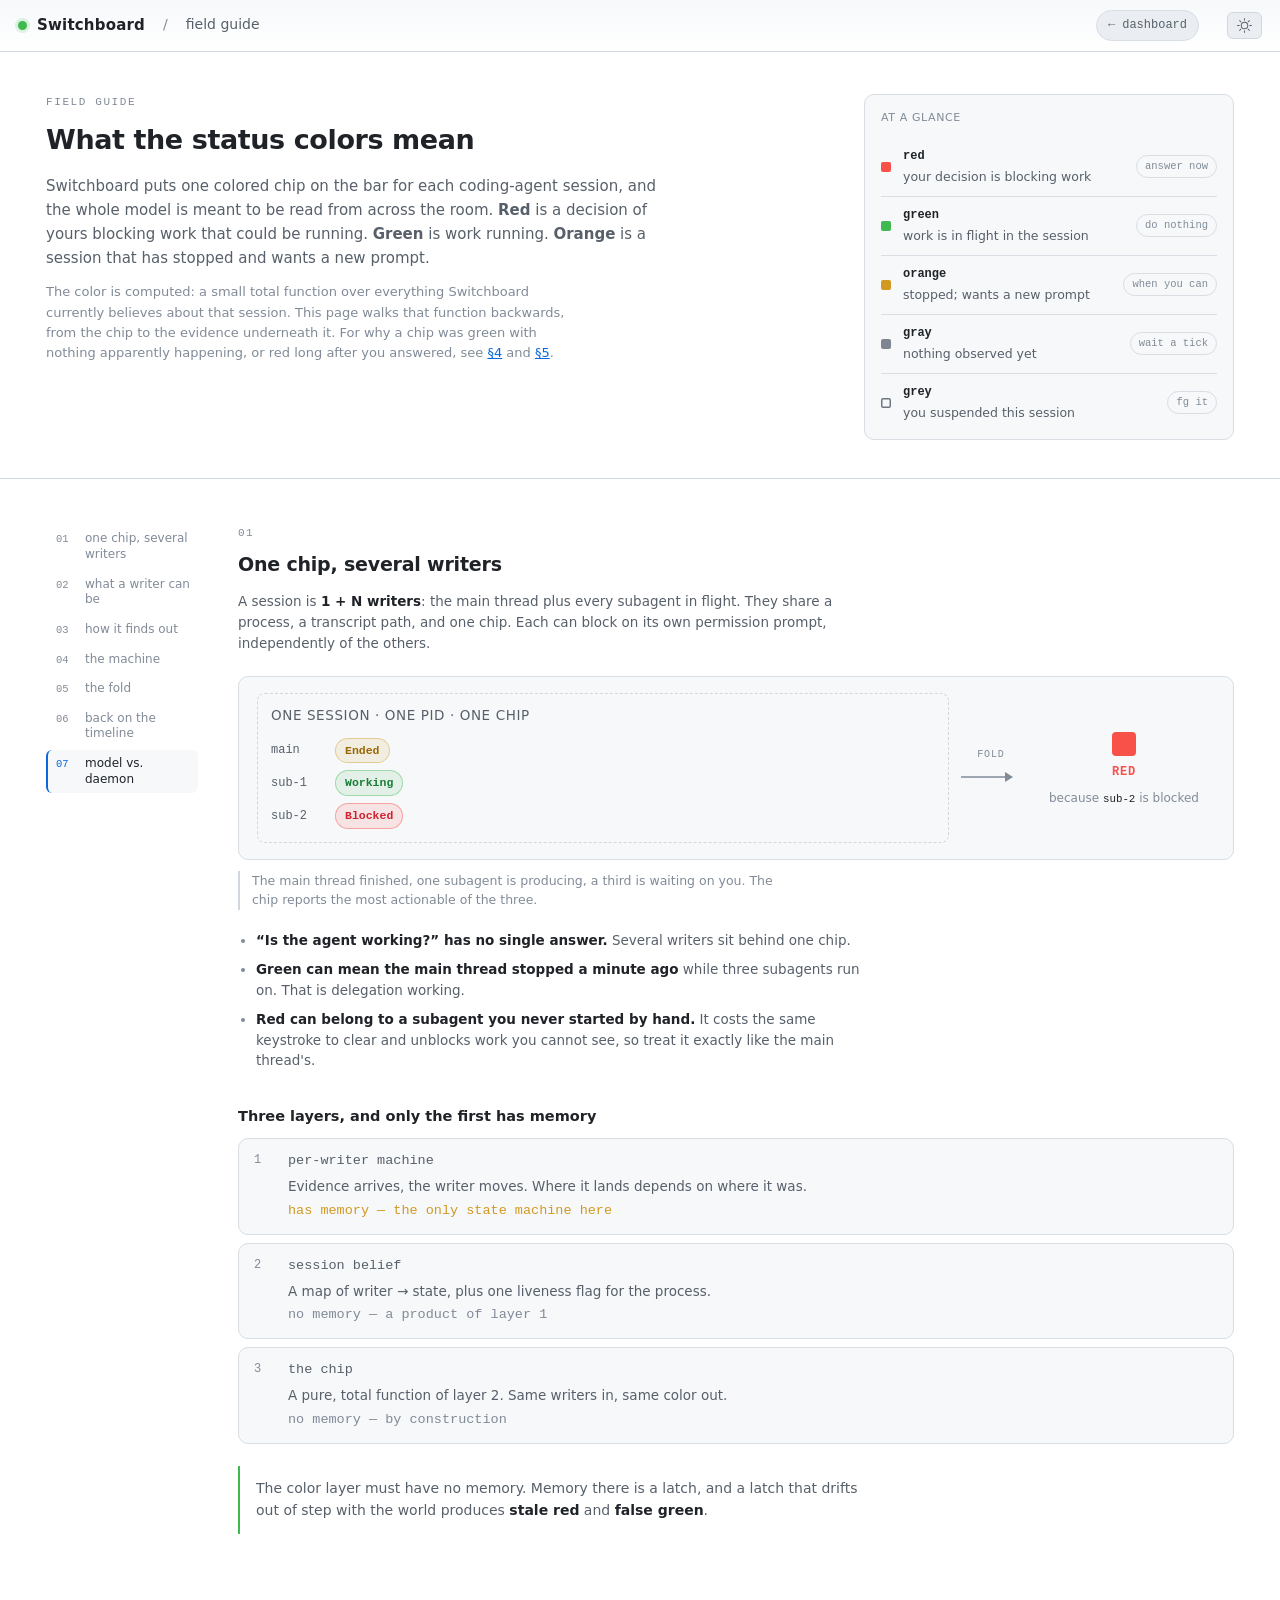
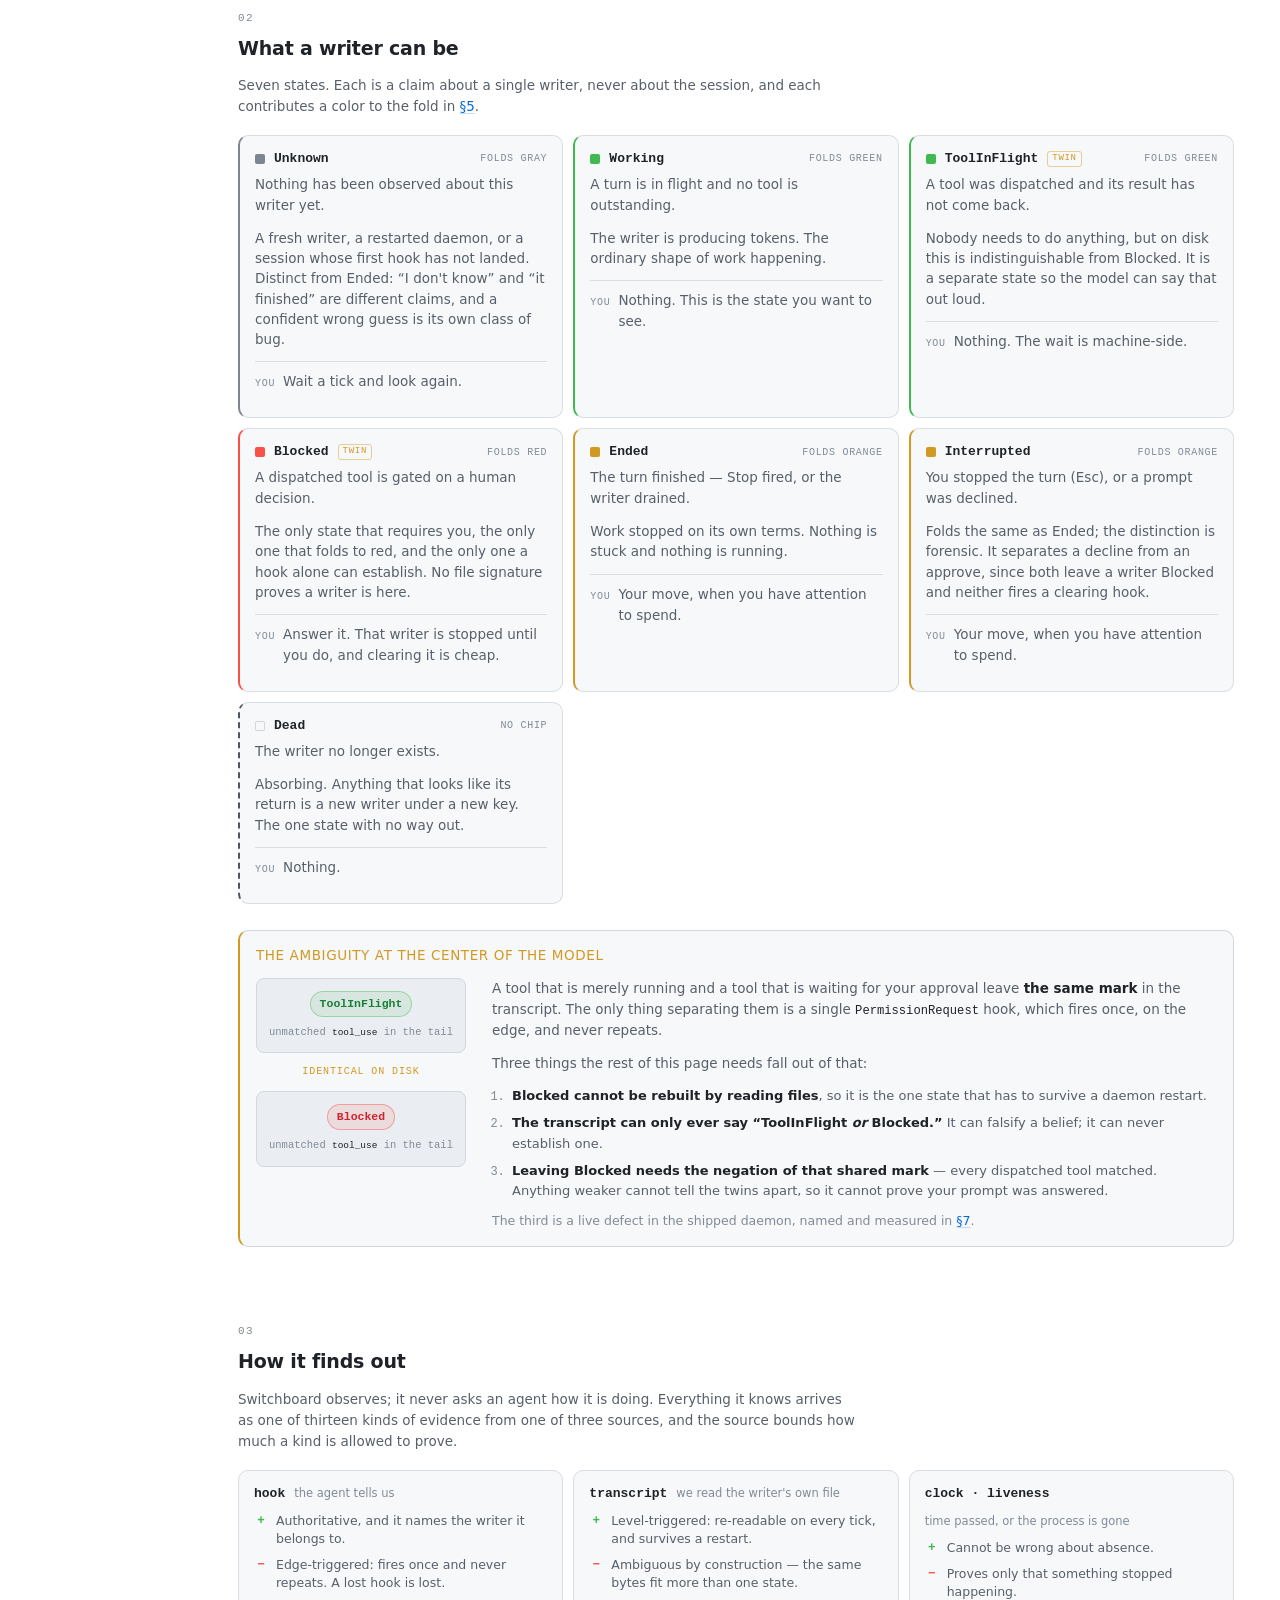
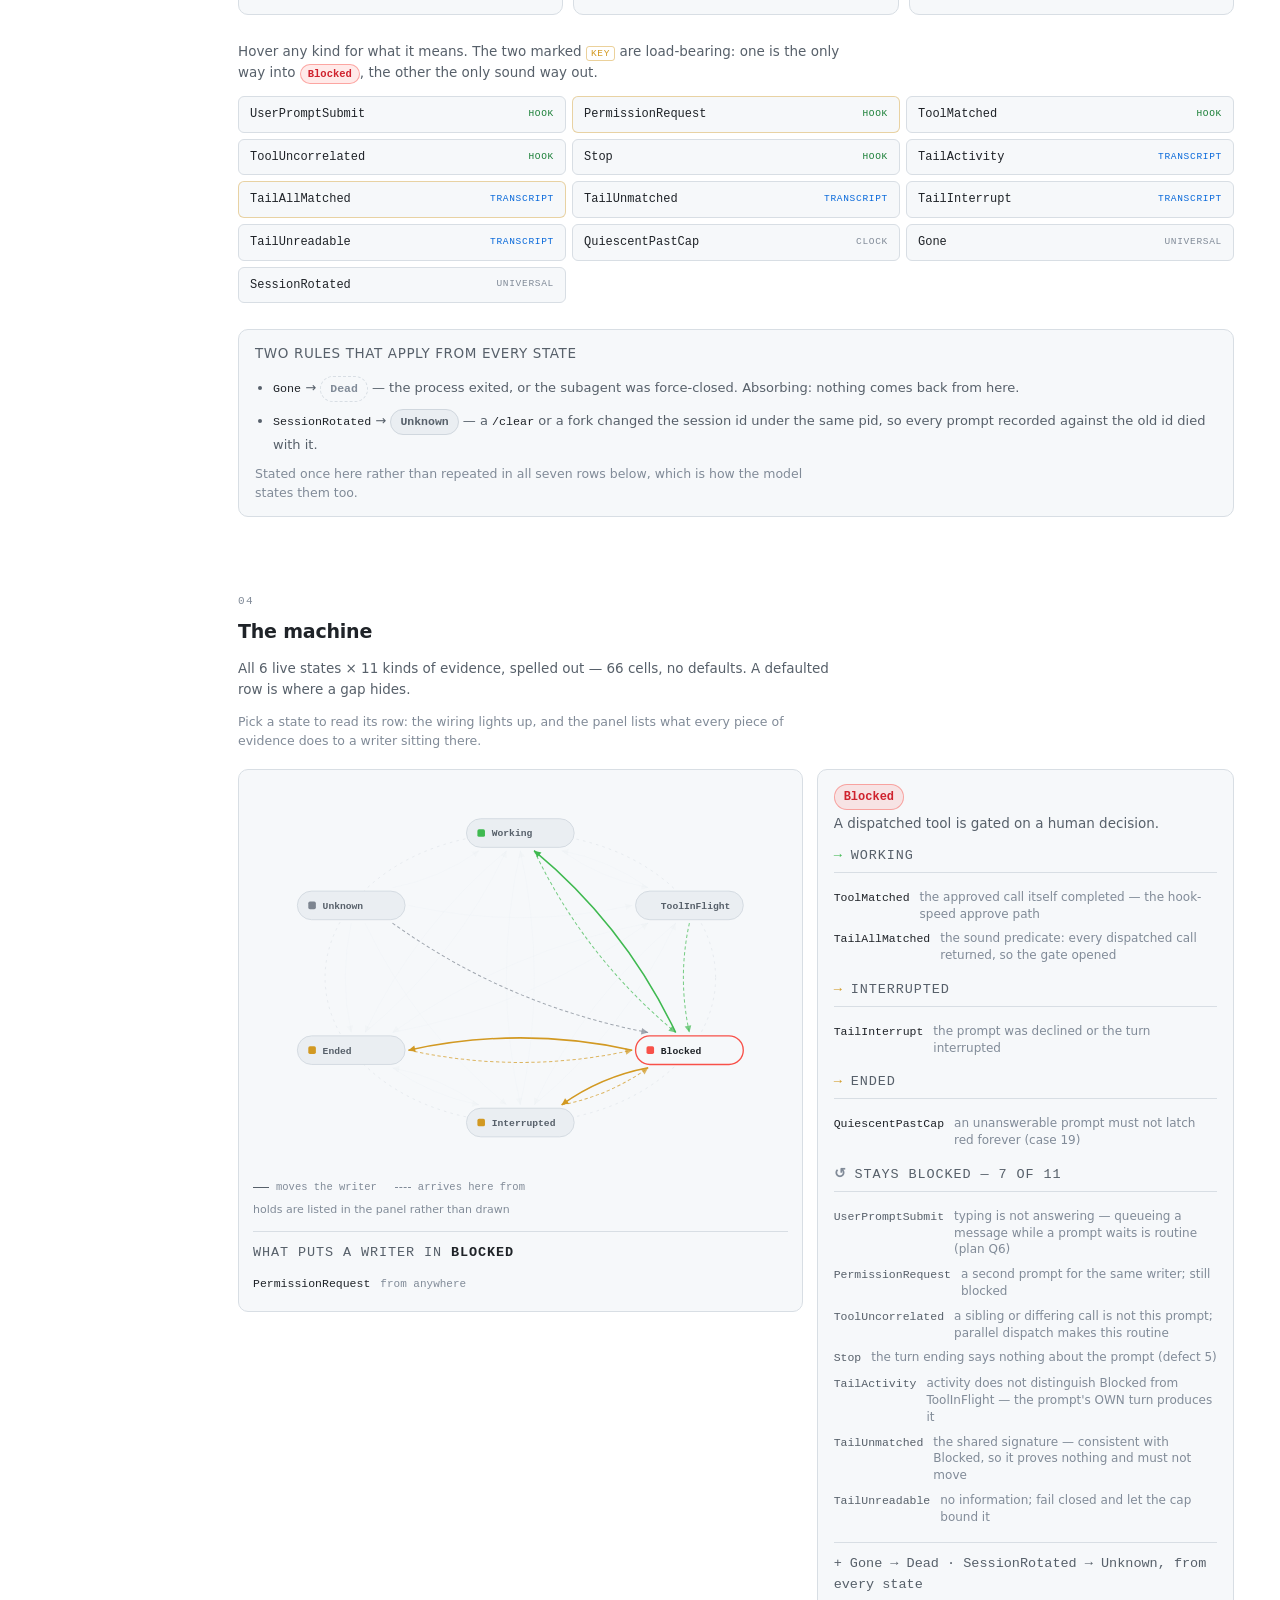
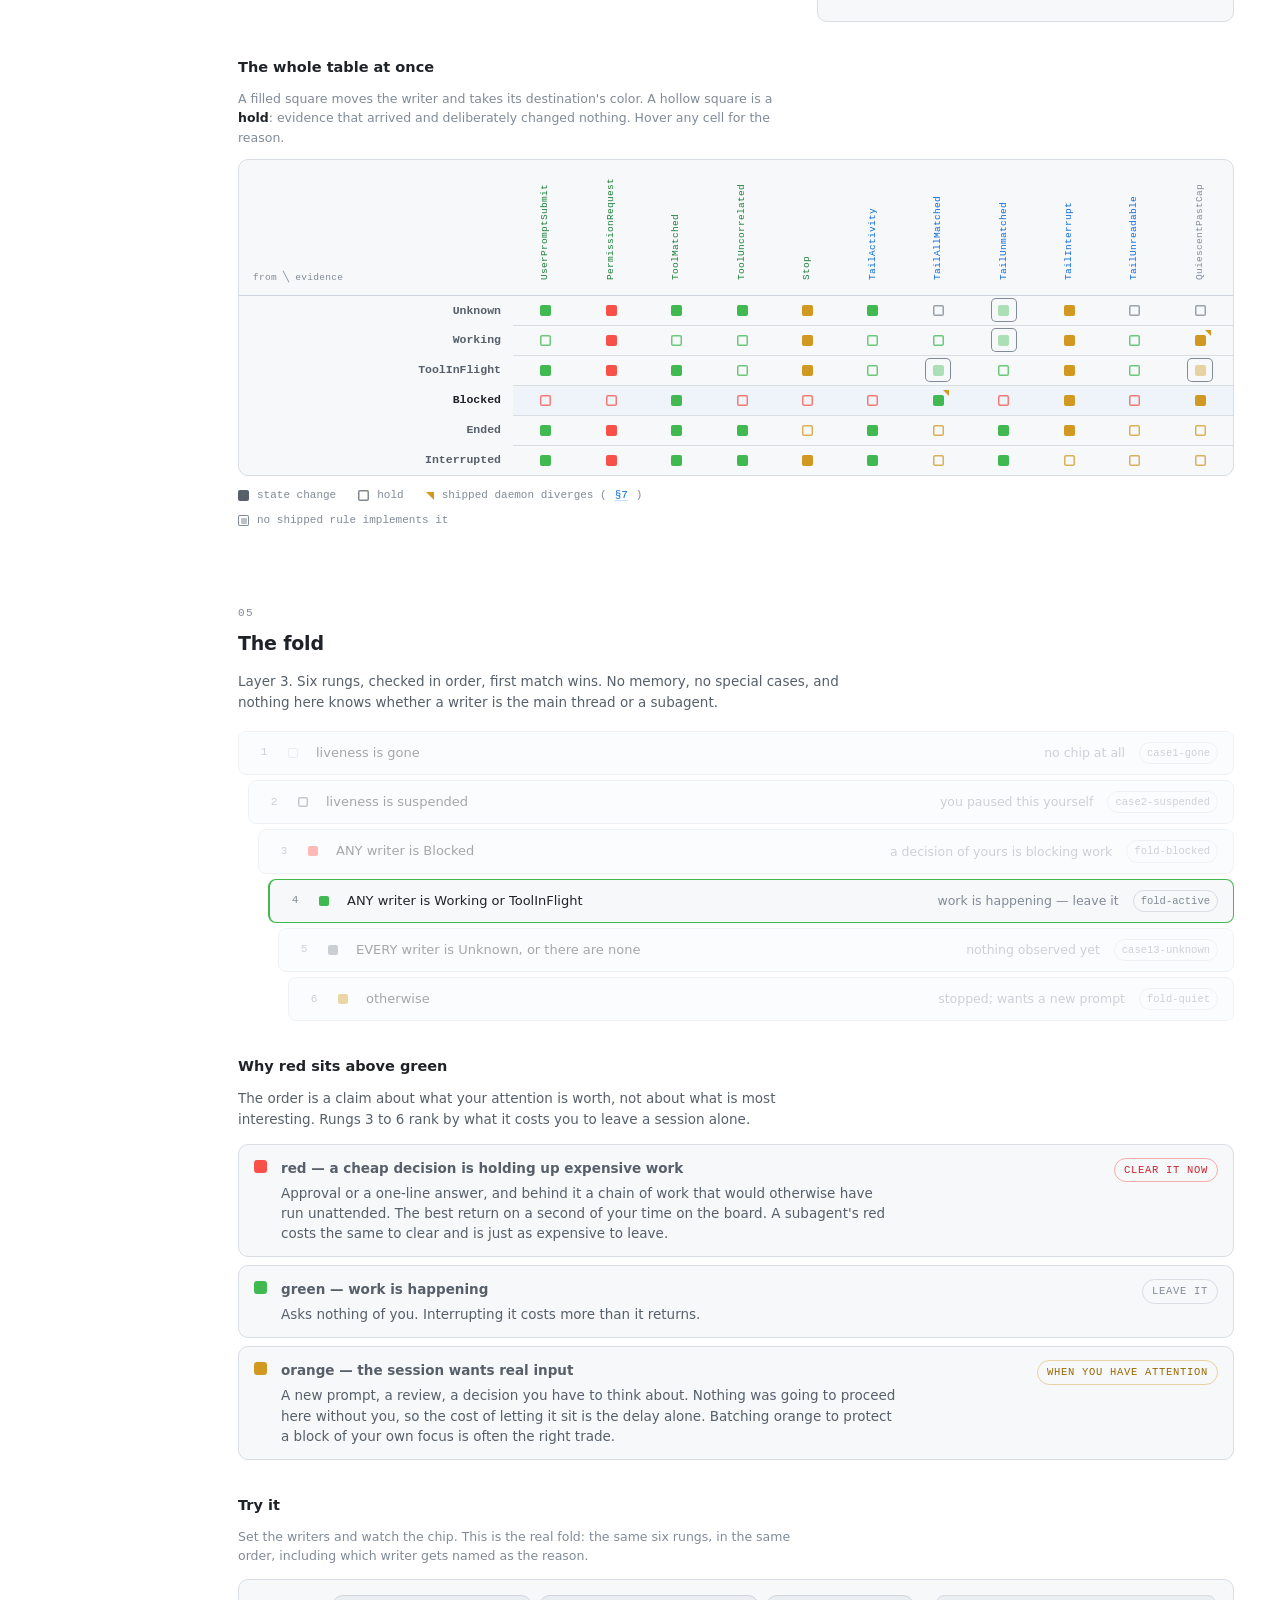
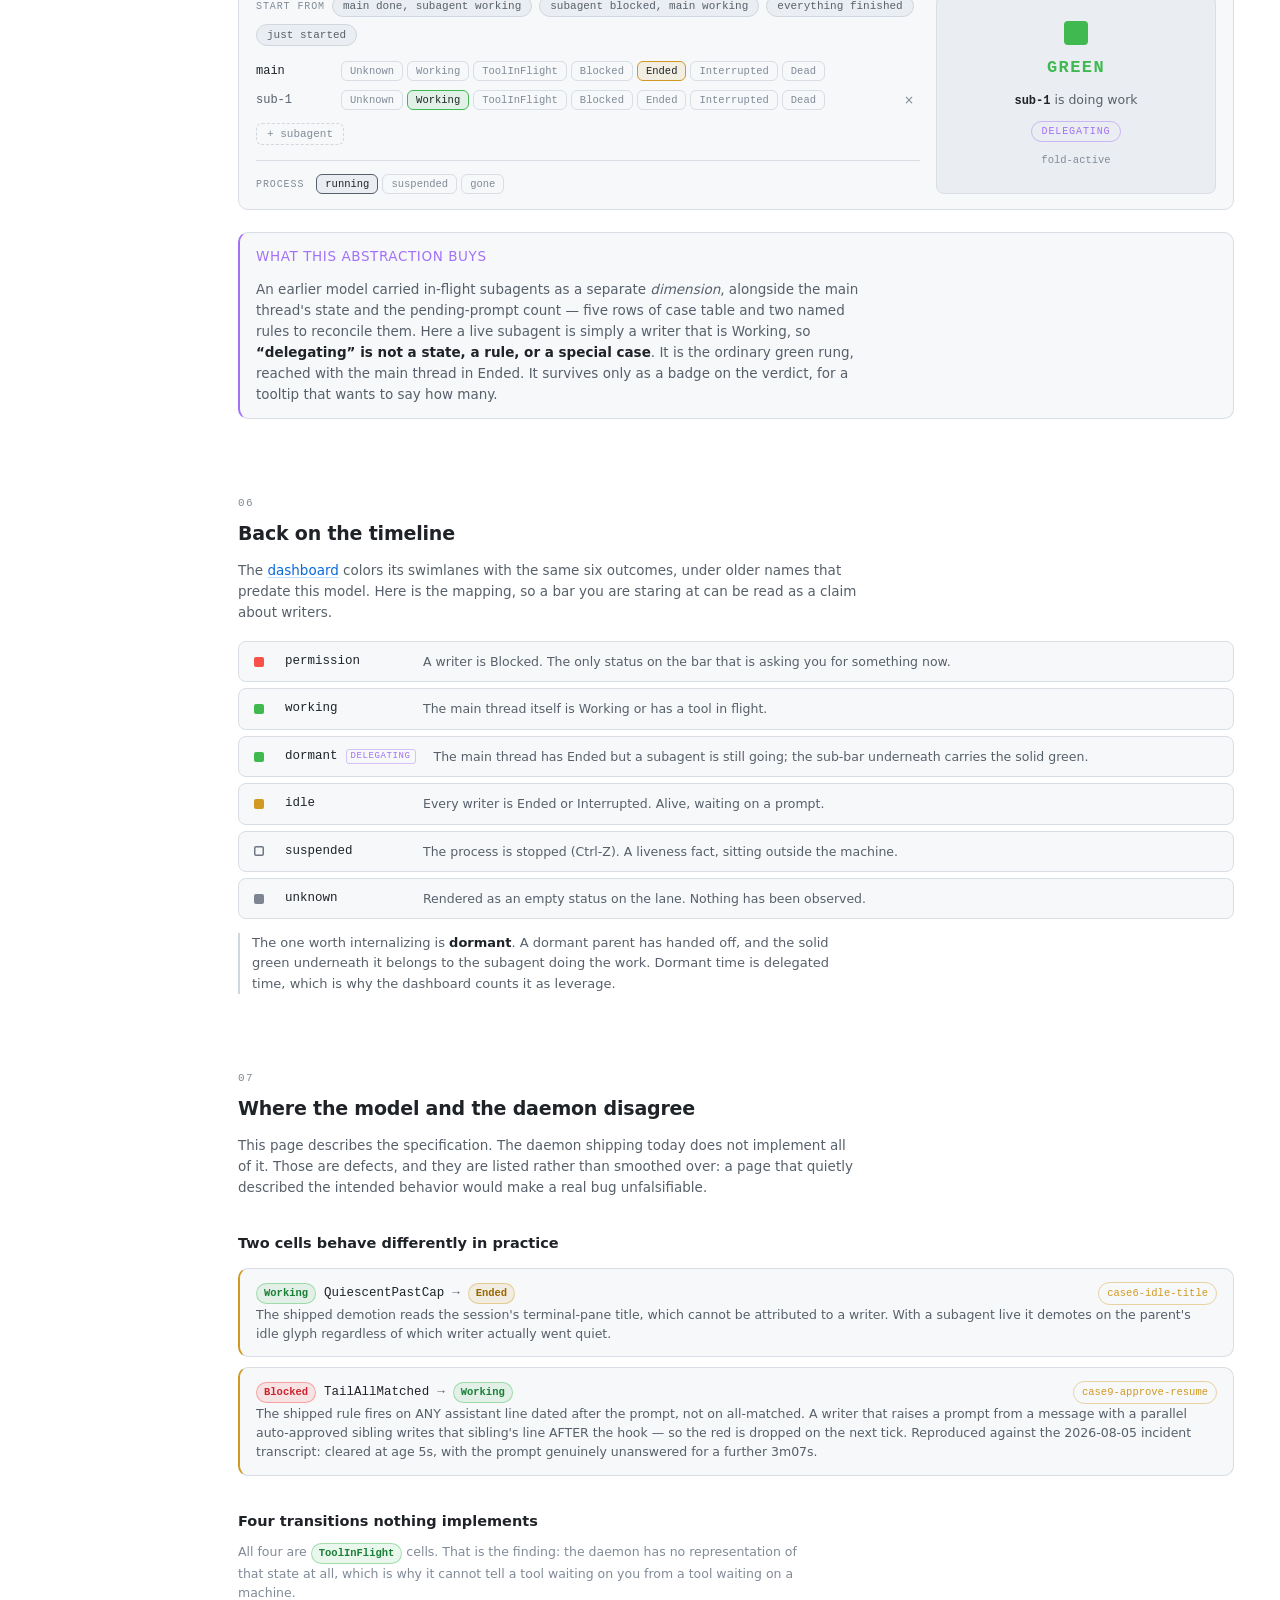
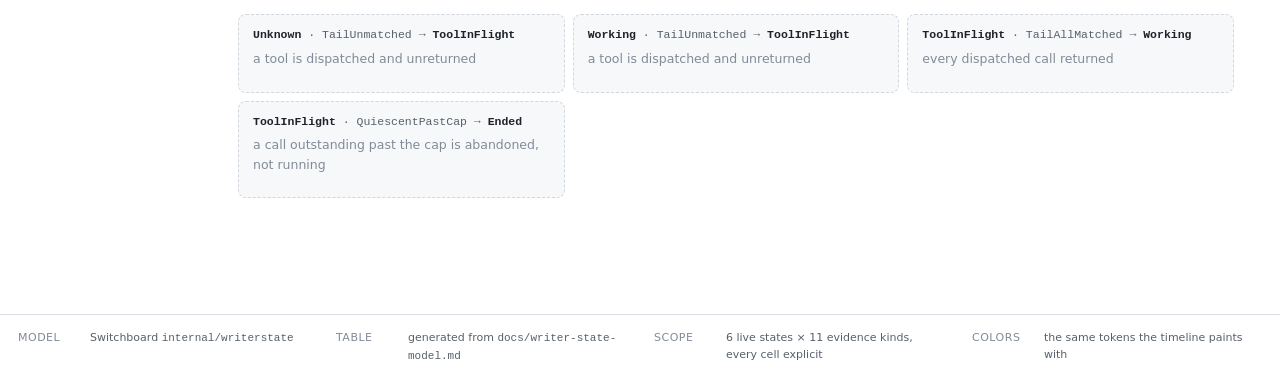
==== commit cca83c54: "refactor(guide): restyle the field guide and cut its copy back Design and prose in one pass, because" ====
--- a/web/states.html
+++ b/web/states.html
@@ -4,7 +4,7 @@
   <meta charset="utf-8" />
   <meta name="viewport" content="width=device-width, initial-scale=1" />
   <meta name="color-scheme" content="dark light" />
-  <title>Switchboard · reading the board</title>
+  <title>Switchboard · field guide</title>
   <link rel="icon" type="image/svg+xml" href="favicon.svg" />
   <link rel="stylesheet" href="style.css" />
   <link rel="stylesheet" href="states.css" />
@@ -34,7 +34,7 @@
       <span class="dot"></span>
       <h1>Switchboard</h1>
       <span class="sep">/</span>
-      <span class="muted">reading the board</span>
+      <span class="muted">field guide</span>
     </div>
 
     <a class="backlink" href="./" title="back to the activity dashboard">
@@ -48,57 +48,56 @@
   </header>
 
   <!-- ===================== hero =====================
-       The band is a separate element only so its wash and rule can run the
-       full width of the window while the copy inside stays on the same
-       1240px measure as the rest of the page. -->
+       The band is a separate element only so its rule can run the full width of
+       the window while the copy inside stays on the same 1240px measure as the
+       rest of the page. -->
   <div class="hero-band">
   <section class="hero">
     <div class="hero-copy">
       <p class="eyebrow">field guide</p>
-      <h2 class="display">Every session gets one lamp.<br />Here is what it is actually reporting.</h2>
+      <h2>What the status colors mean</h2>
       <p class="lede">
-        Switchboard watches your Claude Code sessions and puts a colored chip on your bar for
-        each one. The color is not a mood and not a guess — it is the output of a small,
-        total function over everything Switchboard currently believes about that session.
-        This page walks that function backwards, from the lamp you can see to the evidence
-        underneath it.
+        Switchboard puts one colored chip on the bar for each coding-agent session, and the whole
+        model is meant to be read from across the room. <b>Red</b> is a decision of yours blocking
+        work that could be running. <b>Green</b> is work running. <b>Orange</b> is a session that
+        has stopped and wants a new prompt.
       </p>
       <p class="lede-sub">
-        If you only read one thing, read the five lamps in <em>the short version</em> — that is
-        the whole contract. If you have ever wondered why a chip was green while nothing seemed
-        to be happening, or red long after you answered, the answer is in
-        <a href="#machine">§4</a> and <a href="#fold">§5</a>.
+        The color is computed: a small total function over everything Switchboard currently
+        believes about that session. This page walks that function backwards, from the chip to the
+        evidence underneath it. For why a chip was green with nothing apparently happening, or red
+        long after you answered, see <a href="#machine">§4</a> and <a href="#fold">§5</a>.
       </p>
     </div>
 
-    <!-- The quick answer, before any theory. Each lamp jumps to where it is
+    <!-- The quick answer, before any theory. Each row jumps to where it is
          earned. -->
-    <aside class="lampstrip" aria-label="what each chip color means">
-      <p class="strip-cap">the short version</p>
-      <a class="lamprow" href="#fold" data-color="red">
-        <span class="lamp lamp-red" aria-hidden="true"></span>
-        <span class="lamprow-t"><b>red</b><span>someone is blocked on your decision</span></span>
-        <span class="lamprow-do">answer it</span>
+    <aside class="keystrip" aria-label="what each chip color means">
+      <p class="cap">at a glance</p>
+      <a class="keyrow" href="#fold" data-color="red">
+        <span class="sw sw-red" aria-hidden="true"></span>
+        <span class="kr-t"><b>red</b><span>your decision is blocking work</span></span>
+        <span class="kr-do">answer now</span>
       </a>
-      <a class="lamprow" href="#fold" data-color="green">
-        <span class="lamp lamp-green" aria-hidden="true"></span>
-        <span class="lamprow-t"><b>green</b><span>work is happening somewhere in the session</span></span>
-        <span class="lamprow-do">do nothing</span>
+      <a class="keyrow" href="#fold" data-color="green">
+        <span class="sw sw-green" aria-hidden="true"></span>
+        <span class="kr-t"><b>green</b><span>work is in flight in the session</span></span>
+        <span class="kr-do">do nothing</span>
       </a>
-      <a class="lamprow" href="#fold" data-color="orange">
-        <span class="lamp lamp-orange" aria-hidden="true"></span>
-        <span class="lamprow-t"><b>orange</b><span>nothing running, nothing stuck</span></span>
-        <span class="lamprow-do">your move</span>
+      <a class="keyrow" href="#fold" data-color="orange">
+        <span class="sw sw-orange" aria-hidden="true"></span>
+        <span class="kr-t"><b>orange</b><span>stopped; wants a new prompt</span></span>
+        <span class="kr-do">when you can</span>
       </a>
-      <a class="lamprow" href="#fold" data-color="gray">
-        <span class="lamp lamp-gray" aria-hidden="true"></span>
-        <span class="lamprow-t"><b>gray</b><span>nothing has been observed yet</span></span>
-        <span class="lamprow-do">wait a tick</span>
+      <a class="keyrow" href="#fold" data-color="gray">
+        <span class="sw sw-gray" aria-hidden="true"></span>
+        <span class="kr-t"><b>gray</b><span>nothing observed yet</span></span>
+        <span class="kr-do">wait a tick</span>
       </a>
-      <a class="lamprow" href="#fold" data-color="suspended">
-        <span class="lamp lamp-susp" aria-hidden="true"></span>
-        <span class="lamprow-t"><b>greyed out</b><span>you suspended this session yourself</span></span>
-        <span class="lamprow-do">fg it</span>
+      <a class="keyrow" href="#fold" data-color="suspended">
+        <span class="sw sw-susp" aria-hidden="true"></span>
+        <span class="kr-t"><b>grey</b><span>you suspended this session</span></span>
+        <span class="kr-do">fg it</span>
       </a>
     </aside>
   </section>
@@ -113,20 +112,19 @@
     <main class="guide">
 
       <!-- ===================== 1 · writers ===================== -->
-      <section class="sec" id="writers" data-num="01" data-rail="one lamp, several workers">
-        <h3 class="display">One lamp, several workers</h3>
-
-        <p>
-          A Claude Code session is not one worker. It is <b>1 + N writers</b>: the main thread,
-          plus every subagent currently in flight. They share a process, a transcript path, and
-          one chip — and each of them can block on its own permission prompt, independently of
-          the others.
+      <section class="sec" id="writers" data-num="01" data-rail="one chip, several writers">
+        <h3>One chip, several writers</h3>
+
+        <p>
+          A session is <b>1 + N writers</b>: the main thread plus every subagent in flight. They
+          share a process, a transcript path, and one chip. Each can block on its own permission
+          prompt, independently of the others.
         </p>
 
         <figure class="fig">
           <div class="anatomy">
             <div class="an-session">
-              <p class="an-cap">one session · one pid · one chip</p>
+              <p class="cap">one session · one pid · one chip</p>
               <div class="an-writers">
                 <div class="an-w" data-state="Ended">
                   <span class="an-key">main</span>
@@ -147,70 +145,68 @@
               <svg viewBox="0 0 60 24" width="60" height="24"><path d="M0 12h46" /><path d="M44 7l8 5-8 5z" class="head" /></svg>
             </div>
             <div class="an-out">
-              <span class="lamp lamp-red lamp-lg" aria-hidden="true"></span>
+              <span class="sw sw-red sw-lg" aria-hidden="true"></span>
               <span class="an-out-t">RED</span>
               <span class="an-out-s">because <code>sub-2</code> is blocked</span>
             </div>
           </div>
           <figcaption>
-            The main thread finished. One teammate is producing. A third is waiting on you. The
-            chip reports the <em>most actionable</em> of those, not the busiest and not the
-            newest.
+            The main thread finished, one subagent is producing, a third is waiting on you. The
+            chip reports the most actionable of the three.
           </figcaption>
         </figure>
 
         <ul class="conseq">
-          <li><b>“Is the agent working?” is not a well-formed question.</b> There are several agents behind one chip.</li>
-          <li><b>Green can mean the main thread stopped a minute ago</b> and three teammates are still going. That is not a bug; it is the whole point of delegating.</li>
-          <li><b>Red can belong to a subagent</b> you never started by hand — and answering it unblocks work you cannot see.</li>
+          <li><b>“Is the agent working?” has no single answer.</b> Several writers sit behind one chip.</li>
+          <li><b>Green can mean the main thread stopped a minute ago</b> while three subagents run on. That is delegation working.</li>
+          <li><b>Red can belong to a subagent you never started by hand.</b> It costs the same keystroke to clear and unblocks work you cannot see, so treat it exactly like the main thread's.</li>
         </ul>
 
-        <h4>Three layers, and only one of them remembers anything</h4>
+        <h4>Three layers, and only the first has memory</h4>
         <div class="layers">
           <div class="layer">
             <span class="layer-n">1</span>
             <div>
               <p class="layer-t">per-writer machine</p>
               <p class="layer-d">Evidence arrives, the writer moves. Where it lands depends on where it was.</p>
-              <p class="layer-m yes">has memory — the only real state machine here</p>
+              <p class="layer-m yes">has memory — the only state machine here</p>
             </div>
           </div>
           <div class="layer">
             <span class="layer-n">2</span>
             <div>
               <p class="layer-t">session belief</p>
-              <p class="layer-d">A map of writer → state, plus one liveness flag for the process itself.</p>
-              <p class="layer-m no">no memory — just a product of layer 1</p>
+              <p class="layer-d">A map of writer → state, plus one liveness flag for the process.</p>
+              <p class="layer-m no">no memory — a product of layer 1</p>
             </div>
           </div>
           <div class="layer">
             <span class="layer-n">3</span>
             <div>
-              <p class="layer-t">the lamp</p>
-              <p class="layer-d">A pure, total function of layer 2. Same writers in, same color out, always.</p>
+              <p class="layer-t">the chip</p>
+              <p class="layer-d">A pure, total function of layer 2. Same writers in, same color out.</p>
               <p class="layer-m no">no memory — by construction</p>
             </div>
           </div>
         </div>
 
         <blockquote class="pull">
-          The color must <em>not</em> have memory. Memory in the color layer is a latch, and a
-          latch that drifts out of step with the world is exactly what <b>stale red</b> and
-          <b>false green</b> are the names of.
+          The color layer must have no memory. Memory there is a latch, and a latch that drifts out
+          of step with the world produces <b>stale red</b> and <b>false green</b>.
         </blockquote>
       </section>
 
       <!-- ===================== 2 · states ===================== -->
       <section class="sec" id="states" data-num="02" data-rail="what a writer can be">
-        <h3 class="display">What a writer can be</h3>
-        <p>
-          Seven states. Each one is a claim about a single writer — never about the session — and
-          each contributes a color to the fold in <a href="#fold">§5</a>.
+        <h3>What a writer can be</h3>
+        <p>
+          Seven states. Each is a claim about a single writer, never about the session, and each
+          contributes a color to the fold in <a href="#fold">§5</a>.
         </p>
         <div class="statecards" id="statecards"></div>
 
         <div class="twins" id="twins">
-          <p class="twins-cap">the pair that makes the model click</p>
+          <p class="cap">the ambiguity at the center of the model</p>
           <div class="twins-body">
             <div class="twins-diagram" aria-hidden="true">
               <div class="twin">
@@ -226,19 +222,19 @@
             <div class="twins-copy">
               <p>
                 A tool that is merely running and a tool that is waiting for your approval leave
-                <b>exactly the same mark</b> in the transcript. The only thing that ever separates
-                them is a single <code>PermissionRequest</code> hook — which fires once, on the
-                edge, and never repeats.
+                <b>the same mark</b> in the transcript. The only thing separating them is a single
+                <code>PermissionRequest</code> hook, which fires once, on the edge, and never
+                repeats.
               </p>
-              <p>Three things the rest of this page needs fall straight out of that:</p>
+              <p>Three things the rest of this page needs fall out of that:</p>
               <ol class="fallout">
-                <li><b>Blocked is the only state that cannot be rebuilt by reading files</b> — so it is the only one that has to survive a daemon restart.</li>
-                <li><b>The transcript can only ever say “ToolInFlight <em>or</em> Blocked.”</b> That makes it a falsifier, never a source.</li>
+                <li><b>Blocked cannot be rebuilt by reading files</b>, so it is the one state that has to survive a daemon restart.</li>
+                <li><b>The transcript can only ever say “ToolInFlight <em>or</em> Blocked.”</b> It can falsify a belief; it can never establish one.</li>
                 <li><b>Leaving Blocked needs the negation of that shared mark</b> — every dispatched tool matched. Anything weaker cannot tell the twins apart, so it cannot prove your prompt was answered.</li>
               </ol>
               <p class="twins-foot">
-                The third is a live defect in the shipped daemon. It is in <a href="#drift">§7</a>,
-                named and measured.
+                The third is a live defect in the shipped daemon, named and measured in
+                <a href="#drift">§7</a>.
               </p>
             </div>
           </div>
@@ -247,45 +243,45 @@
 
       <!-- ===================== 3 · evidence ===================== -->
       <section class="sec" id="evidence" data-num="03" data-rail="how it finds out">
-        <h3 class="display">How it finds out</h3>
-        <p>
-          Switchboard never asks an agent how it is doing. It observes. Everything it knows
-          arrives as one of thirteen kinds of evidence, from one of three sources — and the
-          source is what <em>bounds</em> how much a kind is allowed to prove.
+        <h3>How it finds out</h3>
+        <p>
+          Switchboard observes; it never asks an agent how it is doing. Everything it knows arrives
+          as one of thirteen kinds of evidence from one of three sources, and the source bounds how
+          much a kind is allowed to prove.
         </p>
 
         <div class="sources" id="sources"></div>
 
         <p class="ev-lead">
           Hover any kind for what it means. The two marked <span class="key-mark">key</span> are
-          the load-bearing ones: one is the only way into <span class="pill pill-red pill-sm">Blocked</span>,
+          load-bearing: one is the only way into <span class="pill pill-red pill-sm">Blocked</span>,
           the other the only sound way out.
         </p>
         <div class="evgrid" id="evgrid"></div>
 
         <div class="universal">
-          <p class="uni-cap">two rules that apply from every state</p>
+          <p class="cap">two rules that apply from every state</p>
           <ul>
             <li><code>Gone</code> → <span class="pill pill-dead">Dead</span> — the process exited, or the subagent was force-closed. Absorbing: nothing comes back from here.</li>
             <li><code>SessionRotated</code> → <span class="pill pill-gray">Unknown</span> — a <code>/clear</code> or a fork changed the session id under the same pid, so every prompt recorded against the old id died with it.</li>
           </ul>
           <p class="uni-foot">
-            They are pulled out here rather than repeated in all seven rows below, which is also
-            how the model itself states them.
+            Stated once here rather than repeated in all seven rows below, which is how the model
+            states them too.
           </p>
         </div>
       </section>
 
       <!-- ===================== 4 · the machine ===================== -->
-      <section class="sec wide" id="machine" data-num="04" data-rail="the machine">
-        <h3 class="display">The machine</h3>
-        <p>
-          Every one of the 6 live states × 11 kinds of evidence is spelled out — 66 cells, no
-          defaults. A defaulted row is how a gap hides, so there are none.
+      <section class="sec" id="machine" data-num="04" data-rail="the machine">
+        <h3>The machine</h3>
+        <p>
+          All 6 live states × 11 kinds of evidence, spelled out — 66 cells, no defaults. A
+          defaulted row is where a gap hides.
         </p>
         <p class="hint">
-          Pick a state to read its row: the wiring lights up, and the panel lists what every
-          piece of evidence does to a writer sitting there.
+          Pick a state to read its row: the wiring lights up, and the panel lists what every piece
+          of evidence does to a writer sitting there.
         </p>
 
         <div class="machine-wrap">
@@ -294,7 +290,7 @@
             <p class="mach-cap">
               <span class="mc-item"><span class="mc-line solid"></span>moves the writer</span>
               <span class="mc-item"><span class="mc-line dashed"></span>arrives here from</span>
-              <span class="mc-item mc-note">holds are listed in the panel, not drawn — an arrow to yourself is not a transition</span>
+              <span class="mc-item mc-note">holds are listed in the panel rather than drawn</span>
             </p>
             <!-- the reverse question the panel doesn't answer: not "what does
                  evidence do to a writer here" but "what put it here". For
@@ -307,8 +303,8 @@
 
         <h4>The whole table at once</h4>
         <p class="hint">
-          A filled square moves the writer and takes its destination's color. A hollow ring is a
-          <b>hold</b> — evidence that arrived and deliberately changed nothing. Hover any cell for
+          A filled square moves the writer and takes its destination's color. A hollow square is a
+          <b>hold</b>: evidence that arrived and deliberately changed nothing. Hover any cell for
           the reason.
         </p>
         <div class="matrix-scroll">
@@ -324,34 +320,67 @@
 
       <!-- ===================== 5 · the fold ===================== -->
       <section class="sec" id="fold" data-num="05" data-rail="the fold">
-        <h3 class="display">The fold</h3>
-        <p>
-          Layer 3. Six rungs, checked in order, first match wins. No memory, no special cases,
-          and — importantly — nothing here knows or cares whether a writer is the main thread or
-          a subagent.
+        <h3>The fold</h3>
+        <p>
+          Layer 3. Six rungs, checked in order, first match wins. No memory, no special cases, and
+          nothing here knows whether a writer is the main thread or a subagent.
         </p>
 
         <ol class="ladder" id="ladder"></ol>
 
-        <blockquote class="pull">
-          <b>Red outranks everything</b> because a pending prompt is the only <em>actionable</em>
-          thing a chip can carry. A quick decision unblocks real work; “work is happening” asks
-          nothing of you. So a prompt anywhere in the session tree beats any amount of work
-          anywhere in it.
-        </blockquote>
+        <h4>Why red sits above green</h4>
+        <p>
+          The order is a claim about what your attention is worth, not about what is most
+          interesting. Rungs 3 to 6 rank by what it costs you to leave a session alone.
+        </p>
+
+        <div class="triage">
+          <div class="tri">
+            <span class="sw sw-red sw-md" aria-hidden="true"></span>
+            <div>
+              <p class="tri-t">red — a cheap decision is holding up expensive work</p>
+              <p class="tri-d">
+                Approval or a one-line answer, and behind it a chain of work that would otherwise
+                have run unattended. The best return on a second of your time on the board. A
+                subagent's red costs the same to clear and is just as expensive to leave.
+              </p>
+            </div>
+            <span class="tri-cost now">clear it now</span>
+          </div>
+          <div class="tri">
+            <span class="sw sw-green sw-md" aria-hidden="true"></span>
+            <div>
+              <p class="tri-t">green — work is happening</p>
+              <p class="tri-d">Asks nothing of you. Interrupting it costs more than it returns.</p>
+            </div>
+            <span class="tri-cost">leave it</span>
+          </div>
+          <div class="tri">
+            <span class="sw sw-orange sw-md" aria-hidden="true"></span>
+            <div>
+              <p class="tri-t">orange — the session wants real input</p>
+              <p class="tri-d">
+                A new prompt, a review, a decision you have to think about. Nothing was going to
+                proceed here without you, so the cost of letting it sit is the delay alone. Batching
+                orange to protect a block of your own focus is often the right trade.
+              </p>
+            </div>
+            <span class="tri-cost later">when you have attention</span>
+          </div>
+        </div>
 
         <h4>Try it</h4>
         <p class="hint">
-          Set the writers and watch the lamp. This is the real fold — the same six rungs, in the
-          same order, including which writer gets named as the reason.
+          Set the writers and watch the chip. This is the real fold: the same six rungs, in the same
+          order, including which writer gets named as the reason.
         </p>
 
         <div class="sandbox" id="sandbox">
           <div class="sb-controls">
             <div class="sb-presets">
               <span class="sb-cap">start from</span>
-              <button type="button" class="sb-preset" data-preset="delegating">main done, teammate working</button>
-              <button type="button" class="sb-preset" data-preset="subblocked">teammate blocked, main working</button>
+              <button type="button" class="sb-preset" data-preset="delegating">main done, subagent working</button>
+              <button type="button" class="sb-preset" data-preset="subblocked">subagent blocked, main working</button>
               <button type="button" class="sb-preset" data-preset="quiet">everything finished</button>
               <button type="button" class="sb-preset" data-preset="fresh">just started</button>
             </div>
@@ -365,43 +394,41 @@
         </div>
 
         <div class="disappears">
-          <p class="dis-cap">what this abstraction buys</p>
+          <p class="cap">what this abstraction buys</p>
           <p>
-            An earlier model carried “in-flight subagents” as a <em>dimension</em>, alongside the
-            main thread's state and the pending-prompt count — five rows of case table and two
-            named rules just to reconcile them. Here a live teammate is simply a writer that is
-            Working, so <b>“delegating” is not a state, not a rule, and not a special case</b>. It
-            is the ordinary green rung, reached with the main thread in Ended. It survives only as
-            a badge on the verdict, for a tooltip that wants to say how many.
+            An earlier model carried in-flight subagents as a separate <em>dimension</em>, alongside
+            the main thread's state and the pending-prompt count — five rows of case table and two
+            named rules to reconcile them. Here a live subagent is simply a writer that is Working,
+            so <b>“delegating” is not a state, a rule, or a special case</b>. It is the ordinary
+            green rung, reached with the main thread in Ended. It survives only as a badge on the
+            verdict, for a tooltip that wants to say how many.
           </p>
         </div>
       </section>
 
       <!-- ===================== 6 · the timeline ===================== -->
       <section class="sec" id="timeline" data-num="06" data-rail="back on the timeline">
-        <h3 class="display">Back on the timeline</h3>
+        <h3>Back on the timeline</h3>
         <p>
           The <a href="./">dashboard</a> colors its swimlanes with the same six outcomes, under
-          older names that predate this model. Here is the mapping, so a bar you are staring at
-          can be read as a claim about writers.
+          older names that predate this model. Here is the mapping, so a bar you are staring at can
+          be read as a claim about writers.
         </p>
         <div class="lanemap" id="lanemap"></div>
         <p class="lane-foot">
-          The one worth internalizing is <b>dormant</b>. A dormant parent is not idle and not
-          stuck — it has handed off, and the solid green underneath it belongs to the subagent
-          doing the work. Time spent dormant is delegated time, which is why the dashboard counts
-          it as leverage rather than waste.
+          The one worth internalizing is <b>dormant</b>. A dormant parent has handed off, and the
+          solid green underneath it belongs to the subagent doing the work. Dormant time is
+          delegated time, which is why the dashboard counts it as leverage.
         </p>
       </section>
 
       <!-- ===================== 7 · drift ===================== -->
       <section class="sec" id="drift" data-num="07" data-rail="model vs. daemon">
-        <h3 class="display">Where the model and the daemon disagree</h3>
-        <p>
-          This page describes the specification. The daemon shipping today does not implement all
-          of it. Those are defects, not design choices, and they are listed rather than smoothed
-          over — a page that quietly described the intended behavior would be worse than no page,
-          because it would make a real bug unfalsifiable.
+        <h3>Where the model and the daemon disagree</h3>
+        <p>
+          This page describes the specification. The daemon shipping today does not implement all of
+          it. Those are defects, and they are listed rather than smoothed over: a page that quietly
+          described the intended behavior would make a real bug unfalsifiable.
         </p>
 
         <h4>Two cells behave differently in practice</h4>
@@ -409,10 +436,9 @@
 
         <h4>Four transitions nothing implements</h4>
         <p class="hint">
-          All four are <span class="pill pill-green pill-sm">ToolInFlight</span> cells. That is
-          the finding, not a coincidence: the daemon has no representation of that state at all,
-          which is precisely why it cannot tell a tool waiting on <em>you</em> from a tool waiting
-          on a machine.
+          All four are <span class="pill pill-green pill-sm">ToolInFlight</span> cells. That is the
+          finding: the daemon has no representation of that state at all, which is why it cannot
+          tell a tool waiting on you from a tool waiting on a machine.
         </p>
         <div class="gaps" id="gaps"></div>
       </section>
--- a/web/states.css
+++ b/web/states.css
@@ -2,32 +2,31 @@
  *
  * Loaded AFTER style.css, so every chrome token (--bg, --fg, --border, the
  * status hues) is inherited and this page changes color with the dashboard's
- * theme toggle for free. What it adds is a documentation voice the dashboard
- * does not need: a book serif for the argument, the status hues rendered as
- * physical LAMPS rather than flat swatches, and a numbered spine down the left.
+ * theme toggle for free.
  *
- * The lamp is the page's one repeated object. Every color reference — the hero
- * strip, the anatomy figure, the fold ladder, the sandbox verdict — is the same
- * glass-and-glow disc, so "the red one" means one thing everywhere.
+ * It adds no new visual vocabulary. The dashboard's objects are reused as-is:
+ * flat square status swatches at the legend's size, --bg-elev cards on a
+ * hairline border at radius 10, uppercase 11px labels, sans for prose and mono
+ * for anything the daemon would print. A documentation page for an instrument
+ * should look like the instrument.
  */
 
-:root {
-  /* A book face for the prose, next to the dashboard's mono for anything
-     mechanical. Latin Modern is the TeX roman and is on most workstations that
-     have ever seen a LaTeX install; the fallbacks walk down through the usual
-     old-style text serifs. This is a page about a formal specification, and it
-     should read like one. */
-  --display: "Latin Modern Roman", "LM Roman 12", "Iowan Old Style", "Palatino Linotype",
-             Palatino, Charter, "Noto Serif", Georgia, "Times New Roman", serif;
-
-  /* Per-state hues, derived from the fold branch each state contributes to.
-     They ARE the dashboard's status colors — a state is only ever visible to
-     you as the lane color it produces. */
-  --sc-red: var(--c-permission);
-  --sc-green: var(--c-working);
-  --sc-orange: var(--c-idle);
-  --sc-gray: #7d8590;
-  --sc-dead: #4d5560;
+/* Status hues as TEXT. The chip colors in style.css are tuned to be painted as
+   fills and are too light to read as type on the light surface, so the page
+   carries a themed pair — same three states, one legible value per theme. The
+   light values are the ones style.css already uses for themed foregrounds
+   (--error-fg, --suspect, --accent). */
+:root, :root[data-theme="dark"] {
+  --fg-red: #ff8b84;
+  --fg-green: #7ee787;
+  --fg-orange: #e3b341;
+  --fg-blue: #79c0ff;
+}
+@media (prefers-color-scheme: light) {
+  :root { --fg-red: #cf222e; --fg-green: #1a7f37; --fg-orange: #9a6700; --fg-blue: #0969da; }
+}
+:root[data-theme="light"] {
+  --fg-red: #cf222e; --fg-green: #1a7f37; --fg-orange: #9a6700; --fg-blue: #0969da;
 }
 
 .guide-body { line-height: 1.55; }
@@ -36,6 +35,7 @@
 .guide-body .topbar { position: sticky; top: 0; z-index: 40; backdrop-filter: blur(6px); }
 .guide-body .brand .dot { background: var(--c-working); box-shadow: 0 0 0 3px rgba(63, 185, 80, 0.16); }
 
+/* same shape as the dashboard's .guidelink, pointing the other way */
 .backlink {
   margin-left: auto;
   display: inline-flex; align-items: center; gap: 7px;
@@ -45,130 +45,105 @@
   border: 1px solid var(--border-soft); background: var(--bg-elev-2);
 }
 .backlink:hover { color: var(--fg); border-color: var(--fg-dim); }
-.backlink span { transition: transform 0.18s ease; }
-.backlink:hover span { transform: translateX(-2px); }
 
 /* ---------- typography ---------- */
-.display {
-  font-family: var(--display);
-  font-weight: 600;
-  letter-spacing: -0.01em;
-  line-height: 1.14;
-}
-.guide h3.display {
-  font-size: 33px; margin: 0 0 14px;
-  /* LM Roman is a light face at display sizes; a whisker of stroke keeps it
-     from dissolving on the dark surface without faking a bolder weight. */
-  -webkit-text-stroke: 0.2px currentColor;
+.guide h3 {
+  font-size: 19px; font-weight: 600; letter-spacing: -0.2px;
+  margin: 0 0 12px; color: var(--fg);
 }
 .guide h4 {
-  font-family: var(--display); font-weight: 600; font-size: 20px;
-  margin: 40px 0 12px; color: var(--fg);
-}
-.guide p { max-width: 68ch; margin: 0 0 14px; color: var(--fg-muted); font-size: 14.5px; }
+  font-size: 14.5px; font-weight: 600;
+  margin: 34px 0 10px; color: var(--fg);
+}
+.guide p { max-width: 72ch; margin: 0 0 12px; color: var(--fg-muted); font-size: 13.5px; }
 .guide p b, .guide li b { color: var(--fg); font-weight: 600; }
 .guide a { color: var(--accent); text-decoration-color: rgba(88, 166, 255, 0.35); text-underline-offset: 2px; }
-.guide code, .lampstrip code, .hero code { font-family: var(--mono); font-size: 0.9em; color: var(--fg); }
+.guide code, .keystrip code, .hero code { font-family: var(--mono); font-size: 0.9em; color: var(--fg); }
 .eyebrow {
   font-family: var(--mono); font-size: 11px; text-transform: uppercase;
-  letter-spacing: 2.2px; color: var(--c-working); margin: 0 0 14px;
-}
-.hint { font-size: 13.5px !important; color: var(--fg-dim) !important; font-style: italic; }
-
-/* ---------- the lamp ----------
-   A glass disc over a lit filament: a radial gradient core, a hard specular
-   highlight offset up-left, and an outer bloom sized to the disc. Flat swatches
-   read as "a color"; this reads as "a signal", which is what a chip is. */
-.lamp {
-  position: relative; flex: none;
-  width: 13px; height: 13px; border-radius: 50%;
-  background: radial-gradient(circle at 32% 28%, var(--lamp-hi), var(--lamp) 62%, var(--lamp-lo));
-  box-shadow: 0 0 0 1px var(--lamp-ring), 0 0 10px 1px var(--lamp-glow);
-}
-.lamp::after {
-  content: ""; position: absolute; left: 22%; top: 16%;
-  width: 26%; height: 22%; border-radius: 50%;
-  background: rgba(255, 255, 255, 0.75);
-}
-.lamp-lg { width: 30px; height: 30px; box-shadow: 0 0 0 1px var(--lamp-ring), 0 0 22px 2px var(--lamp-glow); }
-.lamp-xl { width: 46px; height: 46px; box-shadow: 0 0 0 1px var(--lamp-ring), 0 0 34px 4px var(--lamp-glow); }
-
-.lamp-red    { --lamp: #f85149; --lamp-hi: #ff9b95; --lamp-lo: #a02b25; --lamp-ring: rgba(248,81,73,0.45);  --lamp-glow: rgba(248,81,73,0.55); }
-.lamp-green  { --lamp: #3fb950; --lamp-hi: #8ce89a; --lamp-lo: #1f6d2b; --lamp-ring: rgba(63,185,80,0.4);   --lamp-glow: rgba(63,185,80,0.45); }
-.lamp-orange { --lamp: #d29922; --lamp-hi: #f6d68a; --lamp-lo: #8a6110; --lamp-ring: rgba(210,153,34,0.4);  --lamp-glow: rgba(210,153,34,0.42); }
-.lamp-gray   { --lamp: #7d8590; --lamp-hi: #c2c9d1; --lamp-lo: #444b55; --lamp-ring: rgba(125,133,144,0.35); --lamp-glow: rgba(125,133,144,0.22); }
-/* suspended and hidden are lamps that are OFF — dark glass, no bloom. The
-   difference has to be visible at a glance, or the page has taught the reader
-   that every state emits light. */
-.lamp-susp   { --lamp: #2b313b; --lamp-hi: #4b535f; --lamp-lo: #1a1f27; --lamp-ring: rgba(110,118,129,0.5); --lamp-glow: rgba(0,0,0,0); }
-.lamp-susp::after { background: rgba(255, 255, 255, 0.16); }
-.lamp-hidden { --lamp: transparent; --lamp-hi: transparent; --lamp-lo: transparent; --lamp-ring: var(--border); --lamp-glow: rgba(0,0,0,0); }
-.lamp-hidden::after { display: none; }
+  letter-spacing: 1.6px; color: var(--fg-dim); margin: 0 0 12px;
+}
+.hint { font-size: 12.5px !important; color: var(--fg-dim) !important; }
+
+/* a section label, in the dashboard's .box-label idiom */
+.cap {
+  font-size: 11px; text-transform: uppercase; letter-spacing: 0.6px;
+  color: var(--fg-dim); margin: 0 0 12px !important;
+}
+
+/* ---------- the status swatch ----------
+   The page's one repeated object, and deliberately the same one the dashboard's
+   legend uses: a flat square in the status hue.
+
+   Suspended is drawn hollow rather than in its own grey. On the bar it is a
+   solid #6e7681, but at 10px that is indistinguishable from unknown's grey, and
+   these two are the pair a reader most needs to tell apart — one is a fact
+   about the process, the other an absence of facts about the writers. Hidden is
+   hollow for the honest reason: the timeline paints nothing at all. */
+.sw { flex: none; width: 10px; height: 10px; border-radius: 2px; }
+.sw-md { width: 13px; height: 13px; border-radius: 3px; }
+.sw-lg { width: 24px; height: 24px; border-radius: 4px; }
+
+.sw-red { background: var(--c-permission); }
+.sw-green { background: var(--c-working); }
+.sw-orange { background: var(--c-idle); }
+.sw-gray { background: #7d8590; }
+.sw-susp { background: transparent; box-shadow: inset 0 0 0 1.5px var(--c-suspended); }
+.sw-hidden { background: transparent; box-shadow: inset 0 0 0 1px var(--border); }
 
 /* ---------- hero ---------- */
-/* the wash runs the full window; the copy inside keeps the page measure, so
-   there is no lit rectangle floating in an unlit page */
-.hero-band {
-  border-bottom: 1px solid var(--border-soft);
-  /* a soft green wash from the top-left, the same identity hue the dashboard
-     uses for "this is live", with a red breath under the lamp strip on the
-     right — atmosphere, not decoration */
-  background:
-    radial-gradient(760px 340px at 12% -10%, rgba(63, 185, 80, 0.07), transparent 70%),
-    radial-gradient(620px 300px at 88% 0%, rgba(248, 81, 73, 0.05), transparent 68%);
-}
+.hero-band { border-bottom: 1px solid var(--border); }
 .hero {
   display: grid;
-  grid-template-columns: minmax(0, 1fr) minmax(300px, 380px);
-  gap: 46px;
+  grid-template-columns: minmax(0, 1fr) minmax(290px, 370px);
+  gap: 44px;
   align-items: start;
   max-width: 1240px; margin: 0 auto;
-  padding: 54px 26px 46px;
-}
-.hero h2.display { font-size: 44px; margin: 0 0 22px; -webkit-text-stroke: 0.25px currentColor; }
-.hero .lede { font-size: 16.5px; line-height: 1.62; color: var(--fg-muted); max-width: 62ch; margin: 0 0 14px; font-family: var(--display); }
-.hero .lede-sub { font-size: 14px; color: var(--fg-dim); max-width: 62ch; margin: 0; }
+  padding: 42px 26px 38px;
+}
+.hero h2 {
+  font-size: 27px; font-weight: 600; letter-spacing: -0.4px; line-height: 1.25;
+  margin: 0 0 18px; color: var(--fg);
+}
+.hero .lede { font-size: 15px; line-height: 1.6; color: var(--fg-muted); max-width: 64ch; margin: 0 0 12px; }
+.hero .lede-sub { font-size: 13px; color: var(--fg-dim); max-width: 64ch; margin: 0; }
 .hero a { color: var(--accent); }
 
-.lampstrip {
+/* the at-a-glance key: the dashboard's .box, with the legend's own rows */
+.keystrip {
   background: var(--bg-elev);
   border: 1px solid var(--border-soft);
-  border-radius: 12px;
-  padding: 13px 14px 8px;
-  box-shadow: 0 8px 30px var(--shadow-1);
-}
-.strip-cap {
-  font-family: var(--mono); font-size: 10.5px; text-transform: uppercase;
-  letter-spacing: 1.3px; color: var(--fg-dim); margin: 0 0 9px; padding-left: 2px;
-}
-.lamprow {
-  display: grid; grid-template-columns: 14px 1fr max-content;
+  border-radius: 10px;
+  padding: 14px 16px 8px;
+}
+.keyrow {
+  display: grid; grid-template-columns: 10px 1fr max-content;
   align-items: center; gap: 12px;
-  padding: 10px 8px; border-radius: 8px;
+  padding: 9px 0;
   text-decoration: none; color: inherit;
   border-bottom: 1px solid var(--border-soft);
 }
-.lamprow:last-child { border-bottom: 0; }
-.lamprow:hover { background: var(--bg-elev-2); }
-.lamprow-t { display: flex; flex-direction: column; gap: 2px; min-width: 0; }
-.lamprow-t b { font-family: var(--mono); font-size: 12.5px; color: var(--fg); letter-spacing: 0.2px; }
-.lamprow-t span { font-size: 12.5px; color: var(--fg-muted); }
-.lamprow-do {
-  font-family: var(--mono); font-size: 10.5px; text-transform: uppercase; letter-spacing: 0.8px;
-  color: var(--fg-dim); white-space: nowrap;
-  padding: 3px 8px; border: 1px solid var(--border-soft); border-radius: 999px;
-}
-.lamprow:hover .lamprow-do { color: var(--fg-muted); border-color: var(--fg-dim); }
+.keyrow:last-child { border-bottom: 0; }
+.keyrow:hover .kr-t b { color: var(--accent); }
+.kr-t { display: flex; flex-direction: column; gap: 2px; min-width: 0; }
+.kr-t b { font-family: var(--mono); font-size: 12px; color: var(--fg); font-weight: 600; }
+.kr-t span { font-size: 12.5px; color: var(--fg-muted); }
+.kr-do {
+  font-family: var(--mono); font-size: 10.5px; color: var(--fg-dim);
+  white-space: nowrap;
+  padding: 2px 8px; border: 1px solid var(--border-soft); border-radius: 999px;
+}
+.keyrow:hover .kr-do { color: var(--fg-muted); border-color: var(--fg-dim); }
 
 /* ---------- shell + rail ---------- */
 .guide-shell {
-  display: grid; grid-template-columns: 150px minmax(0, 1fr);
+  display: grid; grid-template-columns: 152px minmax(0, 1fr);
   gap: 40px; max-width: 1240px; margin: 0 auto; padding: 0 26px;
 }
-.rail { position: sticky; top: 62px; align-self: start; padding-top: 52px; }
-.rail ol { list-style: none; margin: 0; padding: 0; display: flex; flex-direction: column; gap: 3px; }
+.rail { position: sticky; top: 62px; align-self: start; padding-top: 46px; }
+.rail ol { list-style: none; margin: 0; padding: 0; display: flex; flex-direction: column; gap: 2px; }
 .rail a {
-  display: grid; grid-template-columns: 22px 1fr; gap: 9px; align-items: baseline;
+  display: grid; grid-template-columns: 20px 1fr; gap: 9px; align-items: baseline;
   padding: 6px 8px; border-radius: 6px;
   text-decoration: none; color: var(--fg-dim);
   border-left: 2px solid transparent;
@@ -176,51 +151,42 @@
 }
 .rail a .rn { font-family: var(--mono); font-size: 10.5px; color: var(--fg-dim); }
 .rail a:hover { color: var(--fg-muted); background: var(--bg-elev); }
-.rail a.on { color: var(--fg); border-left-color: var(--c-working); background: var(--bg-elev); }
-.rail a.on .rn { color: var(--c-working); }
-
-.guide { padding: 52px 0 40px; min-width: 0; }
-.sec { margin-bottom: 88px; scroll-margin-top: 74px; }
+.rail a.on { color: var(--fg); border-left-color: var(--accent); background: var(--bg-elev); }
+.rail a.on .rn { color: var(--accent); }
+
+.guide { padding: 46px 0 40px; min-width: 0; }
+.sec { margin-bottom: 76px; scroll-margin-top: 74px; }
 .sec::before {
   content: attr(data-num);
   display: block; font-family: var(--mono); font-size: 11px;
-  letter-spacing: 2px; color: var(--fg-dim); margin-bottom: 8px;
-}
-/* the machine section outruns the prose measure; let it use the full column */
-.sec.wide p { max-width: 74ch; }
+  letter-spacing: 1.4px; color: var(--fg-dim); margin-bottom: 7px;
+}
 
 /* ---------- 1 · anatomy figure ---------- */
-.fig { margin: 26px 0 22px; }
+.fig { margin: 22px 0 20px; }
 .fig figcaption {
-  font-size: 13px; color: var(--fg-dim); margin-top: 12px; max-width: 66ch;
+  font-size: 12.5px; color: var(--fg-dim); margin-top: 11px; max-width: 68ch;
   border-left: 2px solid var(--border); padding-left: 12px;
 }
 .anatomy {
   display: flex; align-items: center; gap: 6px; flex-wrap: wrap;
   background: var(--bg-elev); border: 1px solid var(--border-soft);
-  border-radius: 12px; padding: 18px 20px;
-}
-.an-session { flex: 1 1 300px; border: 1px dashed var(--border); border-radius: 10px; padding: 11px 13px 13px; }
-.an-cap {
-  font-family: var(--mono); font-size: 10.5px; text-transform: uppercase;
-  letter-spacing: 1.1px; color: var(--fg-dim); margin: 0 0 10px !important;
-}
+  border-radius: 10px; padding: 16px 18px;
+}
+.an-session { flex: 1 1 300px; border: 1px dashed var(--border); border-radius: 8px; padding: 11px 13px 13px; }
 .an-writers { display: flex; flex-direction: column; gap: 7px; }
 .an-w { display: flex; align-items: center; gap: 12px; }
-.an-key {
-  font-family: var(--mono); font-size: 12px; color: var(--fg-muted);
-  min-width: 52px;
-}
+.an-key { font-family: var(--mono); font-size: 12px; color: var(--fg-muted); min-width: 52px; }
 .an-arrow { display: flex; flex-direction: column; align-items: center; gap: 3px; padding: 0 6px; }
-.an-arrow-cap { font-family: var(--mono); font-size: 10px; text-transform: uppercase; letter-spacing: 1px; color: var(--fg-dim); }
+.an-arrow-cap { font-family: var(--mono); font-size: 10px; text-transform: uppercase; letter-spacing: 0.9px; color: var(--fg-dim); }
 .an-arrow svg path { stroke: var(--fg-dim); stroke-width: 1.4; fill: none; }
 .an-arrow svg path.head { fill: var(--fg-dim); stroke: none; }
-.an-out { display: flex; flex-direction: column; align-items: center; gap: 6px; padding: 4px 16px 0; }
-.an-out-t { font-family: var(--mono); font-size: 13px; font-weight: 700; color: var(--c-permission); letter-spacing: 1px; }
+.an-out { display: flex; flex-direction: column; align-items: center; gap: 7px; padding: 4px 16px 0; }
+.an-out-t { font-family: var(--mono); font-size: 12px; font-weight: 700; color: var(--c-permission); letter-spacing: 0.8px; }
 .an-out-s { font-size: 12px; color: var(--fg-dim); }
 
-.conseq { margin: 0 0 8px; padding-left: 18px; max-width: 70ch; }
-.conseq li { color: var(--fg-muted); font-size: 14.5px; margin-bottom: 9px; }
+.conseq { margin: 0 0 8px; padding-left: 18px; max-width: 72ch; }
+.conseq li { color: var(--fg-muted); font-size: 13.5px; margin-bottom: 8px; }
 .conseq li::marker { color: var(--fg-dim); }
 
 /* ---------- pills ---------- */
@@ -231,165 +197,147 @@
   border: 1px solid;
 }
 .pill-sm { font-size: 10.5px; padding: 1px 7px; }
-.pill-red    { color: #ff8b84; border-color: rgba(248,81,73,0.45);  background: rgba(248,81,73,0.13); }
-.pill-green  { color: #7ee787; border-color: rgba(63,185,80,0.42);  background: rgba(63,185,80,0.12); }
-.pill-orange { color: #e3b341; border-color: rgba(210,153,34,0.42); background: rgba(210,153,34,0.12); }
+.pill-red    { color: var(--fg-red); border-color: rgba(248,81,73,0.45);  background: rgba(248,81,73,0.12); }
+.pill-green  { color: var(--fg-green); border-color: rgba(63,185,80,0.42);  background: rgba(63,185,80,0.11); }
+.pill-orange { color: var(--fg-orange); border-color: rgba(210,153,34,0.42); background: rgba(210,153,34,0.11); }
 .pill-gray   { color: var(--fg-muted); border-color: var(--border);  background: var(--bg-elev-2); }
 .pill-dead   { color: var(--fg-dim); border-color: var(--border-soft); background: transparent; border-style: dashed; }
 
 /* ---------- 1 · layers ---------- */
-.layers { display: grid; gap: 10px; margin: 6px 0 24px; }
+.layers { display: grid; gap: 8px; margin: 4px 0 22px; }
 .layer {
-  display: grid; grid-template-columns: 34px 1fr; gap: 14px; align-items: start;
-  background: var(--bg-elev); border: 1px solid var(--border-soft);
-  border-radius: 10px; padding: 13px 15px;
-}
-.layer-n {
-  font-family: var(--display); font-size: 26px; line-height: 1; color: var(--fg-dim);
-  text-align: center;
-}
-.layer-t { font-family: var(--mono); font-size: 13px; color: var(--fg); margin: 2px 0 4px !important; }
-.layer-d { font-size: 13.5px; margin: 0 0 5px !important; }
-.layer-m { font-family: var(--mono); font-size: 11px; margin: 0 !important; letter-spacing: 0.2px; }
+  display: grid; grid-template-columns: 20px 1fr; gap: 14px; align-items: start;
+  background: var(--bg-elev); border: 1px solid var(--border-soft);
+  border-radius: 10px; padding: 12px 15px;
+}
+.layer-n { font-family: var(--mono); font-size: 12px; line-height: 1.5; color: var(--fg-dim); }
+.layer-t { font-family: var(--mono); font-size: 12.5px; color: var(--fg); margin: 0 0 4px !important; }
+.layer-d { font-size: 13px; margin: 0 0 4px !important; }
+.layer-m { font-family: var(--mono); font-size: 11px; margin: 0 !important; }
 .layer-m.yes { color: var(--c-idle); }
 .layer-m.no { color: var(--fg-dim); }
 
+/* pull quote: a left rule in the status hue, no wash */
 .pull {
-  margin: 26px 0; padding: 16px 20px;
-  border-left: 3px solid var(--c-working);
-  background: linear-gradient(100deg, rgba(63, 185, 80, 0.07), transparent 70%);
-  border-radius: 0 10px 10px 0;
-  font-family: var(--display); font-size: 17px; line-height: 1.5;
-  color: var(--fg-muted); max-width: 68ch;
+  margin: 22px 0; padding: 12px 0 12px 16px;
+  border-left: 2px solid var(--c-working);
+  font-size: 14px; line-height: 1.55;
+  color: var(--fg-muted); max-width: 72ch;
 }
 .pull b { color: var(--fg); }
-.pull em { color: var(--fg); font-style: italic; }
+.pull em { color: var(--fg); font-style: normal; }
 
 /* ---------- 2 · state cards ---------- */
-.statecards { display: grid; grid-template-columns: repeat(auto-fill, minmax(268px, 1fr)); gap: 12px; margin: 22px 0 30px; }
+.statecards { display: grid; grid-template-columns: repeat(auto-fill, minmax(268px, 1fr)); gap: 10px; margin: 18px 0 26px; }
 .scard {
-  position: relative; overflow: hidden;
-  background: var(--bg-elev); border: 1px solid var(--border-soft);
-  border-radius: 11px; padding: 14px 15px 13px;
-}
-/* the state's fold color as a lit edge — the card IS the color it contributes */
-.scard::before {
-  content: ""; position: absolute; left: 0; top: 0; bottom: 0; width: 3px;
-  background: var(--sc); box-shadow: 0 0 12px 0 var(--sc);
-}
-.scard.dead::before { box-shadow: none; opacity: 0.5; }
-.scard-head { display: flex; align-items: center; gap: 9px; margin-bottom: 4px; }
-.scard-name { font-family: var(--mono); font-size: 14px; font-weight: 700; color: var(--fg); letter-spacing: 0.2px; }
+  background: var(--bg-elev); border: 1px solid var(--border-soft);
+  border-left: 2px solid var(--sc);
+  border-radius: 10px; padding: 13px 15px;
+}
+.scard.dead { border-left-style: dashed; }
+.scard-head { display: flex; align-items: center; gap: 9px; margin-bottom: 5px; }
+.scard-name { font-family: var(--mono); font-size: 13px; font-weight: 700; color: var(--fg); }
 .scard-folds {
   margin-left: auto; font-family: var(--mono); font-size: 10px;
-  text-transform: uppercase; letter-spacing: 0.9px; color: var(--fg-dim);
-}
-.scard-short { font-size: 13.5px; color: var(--fg); margin: 0 0 7px; }
-.scard-body { font-size: 13px; color: var(--fg-muted); margin: 0 0 11px; line-height: 1.5; }
+  text-transform: uppercase; letter-spacing: 0.7px; color: var(--fg-dim);
+}
+.scard-short { font-size: 13px; color: var(--fg); margin: 0 0 6px; }
+.scard-body { font-size: 12.5px; color: var(--fg-muted); margin: 0 0 10px; line-height: 1.5; }
 .scard-you {
   display: flex; gap: 8px; align-items: baseline;
-  border-top: 1px dashed var(--border); padding-top: 9px;
+  border-top: 1px solid var(--border-soft); padding-top: 9px;
   font-size: 12.5px; color: var(--fg-muted);
 }
 .scard-you .yk {
   font-family: var(--mono); font-size: 10px; text-transform: uppercase;
-  letter-spacing: 0.9px; color: var(--fg-dim); flex: none;
-}
+  letter-spacing: 0.7px; color: var(--fg-dim); flex: none;
+}
+/* the twins carry a marker in the head row rather than floating over the body,
+   which the longer summaries run into */
 .scard-twin {
-  position: absolute; right: 10px; top: 34px;
-  font-family: var(--mono); font-size: 9.5px; letter-spacing: 0.8px;
+  font-family: var(--mono); font-size: 9px; letter-spacing: 0.7px;
   color: var(--c-idle); text-transform: uppercase;
+  border: 1px solid rgba(210, 153, 34, 0.45); border-radius: 3px; padding: 0 4px;
 }
 
 /* ---------- 2 · the twins ---------- */
 .twins {
-  border: 1px solid var(--c-idle); border-radius: 12px;
-  background: linear-gradient(160deg, rgba(210, 153, 34, 0.07), transparent 55%);
-  padding: 16px 18px 18px; margin-top: 26px;
-}
-.twins-cap {
-  font-family: var(--mono); font-size: 10.5px; text-transform: uppercase; letter-spacing: 1.3px;
-  color: var(--c-idle); margin: 0 0 14px !important;
-}
-.twins-body { display: grid; grid-template-columns: minmax(0, 230px) minmax(0, 1fr); gap: 26px; align-items: start; }
-.twins-diagram { display: flex; flex-direction: column; align-items: stretch; gap: 0; }
+  border: 1px solid var(--border); border-left: 2px solid var(--c-idle);
+  border-radius: 10px; background: var(--bg-elev);
+  padding: 14px 16px 16px; margin-top: 22px;
+}
+.twins .cap { color: var(--c-idle); }
+.twins-body { display: grid; grid-template-columns: minmax(0, 210px) minmax(0, 1fr); gap: 26px; align-items: start; }
+.twins-diagram { display: flex; flex-direction: column; align-items: stretch; }
 .twin {
   display: flex; flex-direction: column; align-items: center; gap: 7px;
-  padding: 13px 10px; border: 1px solid var(--border); border-radius: 9px;
-  background: var(--bg-elev);
+  padding: 12px 10px; border: 1px solid var(--border); border-radius: 8px;
+  background: var(--bg-elev-2);
 }
 .twin-sig { font-family: var(--mono); font-size: 10.5px; color: var(--fg-dim); text-align: center; }
-.twin-join {
-  position: relative; height: 42px;
-  display: flex; align-items: center; justify-content: center;
-}
-/* the equals-sign between them: two hairlines, because "identical" is the claim */
+.twin-join { position: relative; height: 38px; display: flex; align-items: center; justify-content: center; }
+/* an equals sign between them: two hairlines, because "identical" is the claim */
 .twin-join::before, .twin-join::after {
-  content: ""; position: absolute; left: 50%; width: 46px; margin-left: -23px;
-  border-top: 1px dashed var(--c-idle); opacity: 0.55;
-}
-.twin-join::before { top: 16px; }
-.twin-join::after { top: 25px; }
+  content: ""; position: absolute; left: 50%; width: 44px; margin-left: -22px;
+  border-top: 1px solid var(--border);
+}
+.twin-join::before { top: 14px; }
+.twin-join::after { top: 23px; }
 .twin-join span {
-  position: relative; z-index: 1; background: var(--bg);
+  position: relative; z-index: 1; background: var(--bg-elev);
   padding: 0 8px; font-family: var(--mono); font-size: 10px;
-  text-transform: uppercase; letter-spacing: 1px; color: var(--c-idle);
+  text-transform: uppercase; letter-spacing: 0.9px; color: var(--c-idle);
 }
 .twins-copy p { max-width: none; }
-.fallout { margin: 0 0 12px; padding-left: 20px; }
-.fallout li { color: var(--fg-muted); font-size: 13.5px; margin-bottom: 8px; }
-.fallout li::marker { font-family: var(--mono); color: var(--c-idle); font-size: 12px; }
-.twins-foot { font-size: 13px !important; color: var(--fg-dim) !important; margin: 0 !important; }
+.fallout { margin: 0 0 10px; padding-left: 20px; }
+.fallout li { color: var(--fg-muted); font-size: 13px; margin-bottom: 7px; }
+.fallout li::marker { font-family: var(--mono); color: var(--fg-dim); font-size: 12px; }
+.twins-foot { font-size: 12.5px !important; color: var(--fg-dim) !important; margin: 0 !important; }
 
 /* ---------- 3 · sources ---------- */
-.sources { display: grid; grid-template-columns: repeat(auto-fit, minmax(240px, 1fr)); gap: 12px; margin: 22px 0 30px; }
+.sources { display: grid; grid-template-columns: repeat(auto-fit, minmax(240px, 1fr)); gap: 10px; margin: 18px 0 26px; }
 .source {
   background: var(--bg-elev); border: 1px solid var(--border-soft);
-  border-radius: 11px; padding: 14px 15px;
+  border-radius: 10px; padding: 13px 15px;
 }
 /* the tag drops to its own line rather than breaking the source's name in two
    — "clock · liveness" is the name of one source, not two words */
 .source-h { display: flex; align-items: baseline; gap: 9px; margin-bottom: 3px; flex-wrap: wrap; }
-.source-h b { font-family: var(--mono); font-size: 13.5px; color: var(--fg); white-space: nowrap; }
-.source-tag { font-size: 11.5px; color: var(--fg-dim); font-style: italic; }
-.source-line { display: grid; grid-template-columns: 16px 1fr; gap: 8px; font-size: 12.5px; margin-top: 9px; line-height: 1.45; }
+.source-h b { font-family: var(--mono); font-size: 13px; color: var(--fg); white-space: nowrap; }
+.source-tag { font-size: 11.5px; color: var(--fg-dim); }
+.source-line { display: grid; grid-template-columns: 14px 1fr; gap: 8px; font-size: 12.5px; margin-top: 8px; line-height: 1.45; }
 .source-line .sl-m { font-family: var(--mono); font-weight: 700; text-align: center; }
 .source-line.can .sl-m { color: var(--c-working); }
 .source-line.cant .sl-m { color: var(--c-permission); }
 .source-line span:last-child { color: var(--fg-muted); }
 
-.ev-lead { margin-top: 26px !important; }
+.ev-lead { margin-top: 22px !important; }
 .key-mark {
-  font-family: var(--mono); font-size: 9.5px; text-transform: uppercase; letter-spacing: 0.8px;
+  font-family: var(--mono); font-size: 9.5px; text-transform: uppercase; letter-spacing: 0.7px;
   color: var(--c-idle); border: 1px solid rgba(210, 153, 34, 0.45);
   border-radius: 3px; padding: 1px 4px;
 }
-.evgrid { display: grid; grid-template-columns: repeat(auto-fill, minmax(260px, 1fr)); gap: 8px; margin: 14px 0 30px; }
+.evgrid { display: grid; grid-template-columns: repeat(auto-fill, minmax(260px, 1fr)); gap: 6px; margin: 12px 0 26px; }
 .ev {
   display: grid; grid-template-columns: 1fr max-content; align-items: center; gap: 10px;
   background: var(--bg-elev); border: 1px solid var(--border-soft);
-  border-radius: 8px; padding: 9px 11px;
+  border-radius: 6px; padding: 8px 11px;
   font-family: var(--mono); font-size: 12px; color: var(--fg);
   cursor: help;
 }
 .ev:hover { border-color: var(--fg-dim); background: var(--bg-elev-2); }
 .ev[data-key="1"] { border-color: rgba(210, 153, 34, 0.4); }
-.ev-src { font-size: 9.5px; text-transform: uppercase; letter-spacing: 0.8px; color: var(--fg-dim); }
-.ev[data-src="hook"] .ev-src { color: #7ee787; }
-.ev[data-src="transcript"] .ev-src { color: #79c0ff; }
-.ev-uni { color: var(--fg-dim); font-style: italic; }
+.ev-src { font-size: 9.5px; text-transform: uppercase; letter-spacing: 0.7px; color: var(--fg-dim); }
+.ev[data-src="hook"] .ev-src { color: var(--fg-green); }
+.ev[data-src="transcript"] .ev-src { color: var(--fg-blue); }
 
 .universal {
-  border: 1px solid var(--border); border-radius: 11px;
-  background: var(--bg-elev); padding: 14px 16px; margin-top: 4px;
-}
-.uni-cap {
-  font-family: var(--mono); font-size: 10.5px; text-transform: uppercase; letter-spacing: 1.2px;
-  color: var(--fg-dim); margin: 0 0 11px !important;
-}
-.universal ul { margin: 0 0 10px; padding-left: 18px; }
-.universal li { font-size: 13.5px; color: var(--fg-muted); margin-bottom: 8px; }
-.uni-foot { font-size: 12.5px !important; color: var(--fg-dim) !important; margin: 0 !important; font-style: italic; }
+  border: 1px solid var(--border-soft); border-radius: 10px;
+  background: var(--bg-elev); padding: 13px 16px; margin-top: 4px;
+}
+.universal ul { margin: 0 0 9px; padding-left: 18px; }
+.universal li { font-size: 13px; color: var(--fg-muted); margin-bottom: 7px; }
+.uni-foot { font-size: 12.5px !important; color: var(--fg-dim) !important; margin: 0 !important; }
 
 /* ---------- 4 · the machine ---------- */
 /* start-aligned, not stretched: the panel is as tall as the row it is reading
@@ -397,30 +345,23 @@
    leave a tall empty board under a small ring. */
 .machine-wrap {
   display: grid; grid-template-columns: minmax(0, 1.15fr) minmax(280px, 0.85fr);
-  gap: 18px; margin: 22px 0 10px; align-items: start;
-}
-/* sticky: a fully-expanded row (Blocked's is 11 entries) runs taller than the
-   board, and the board is what the panel's entries refer to — it should still
-   be on screen when you reach the bottom of the list */
+  gap: 14px; margin: 18px 0 10px; align-items: start;
+}
+/* sticky: a fully-expanded row runs taller than the board, and the board is
+   what the panel's entries refer to — it should still be on screen when you
+   reach the bottom of the list */
 .machine-diagram {
   position: sticky; top: 74px;
   background: var(--bg-elev); border: 1px solid var(--border-soft);
-  border-radius: 12px; padding: 10px 12px 12px;
-  /* faint patch-bay grid, so the ring of nodes sits on a board rather than in
-     the void. Two hairline gradients, invisible until you look for them. */
-  background-image:
-    linear-gradient(rgba(125, 133, 144, 0.13) 1px, transparent 1px),
-    linear-gradient(90deg, rgba(125, 133, 144, 0.13) 1px, transparent 1px);
-  background-size: 34px 34px, 34px 34px;
-  background-position: -1px -1px;
+  border-radius: 10px; padding: 10px 12px 12px;
 }
 #machine-svg { display: block; width: 100%; height: auto; }
 
-.mach-cap { display: flex; flex-wrap: wrap; gap: 6px 18px; margin: 4px 2px 0 !important; font-size: 11px !important; }
+.mach-cap { display: flex; flex-wrap: wrap; gap: 6px 18px; margin: 4px 2px 0 !important; }
 .mc-item { display: inline-flex; align-items: center; gap: 7px; color: var(--fg-dim); font-family: var(--mono); font-size: 10.5px; }
 .mc-line { width: 16px; height: 0; border-top: 1.5px solid var(--fg-muted); }
 .mc-line.dashed { border-top-style: dashed; border-color: var(--fg-dim); }
-.mc-note { font-style: italic; font-family: var(--sans); font-size: 11px; }
+.mc-note { font-family: var(--sans); font-size: 11px; }
 
 /* nodes */
 .mnode { cursor: pointer; }
@@ -428,8 +369,8 @@
   fill: var(--bg-elev-2); stroke: var(--border);
   stroke-width: 1; transition: fill 0.16s ease, stroke 0.16s ease;
 }
-.mnode .mn-label { font-family: var(--mono); font-size: 11.5px; font-weight: 700; fill: var(--fg-muted); }
-.mnode .mn-lamp { stroke: none; }
+.mnode .mn-label { font-family: var(--mono); font-size: 11.5px; font-weight: 600; fill: var(--fg-muted); }
+.mnode .mn-sw { stroke: none; }
 .mnode:hover .mn-box { stroke: var(--fg-dim); fill: var(--bg-elev); }
 .mnode.sel .mn-box { stroke: var(--mn-c); stroke-width: 1.6; fill: var(--bg-elev); }
 .mnode.sel .mn-label { fill: var(--fg); }
@@ -439,8 +380,8 @@
 
 /* edges */
 .medge { fill: none; stroke: var(--border); stroke-width: 1; opacity: 0.55; transition: opacity 0.16s ease, stroke 0.16s ease, stroke-width 0.16s ease; }
-.medge.out { stroke: var(--me-c); stroke-width: 1.9; opacity: 1; }
-.medge.in { stroke: var(--me-c); stroke-width: 1.2; opacity: 0.75; stroke-dasharray: 4 3; }
+.medge.out { stroke: var(--me-c); stroke-width: 1.8; opacity: 1; }
+.medge.in { stroke: var(--me-c); stroke-width: 1.2; opacity: 0.7; stroke-dasharray: 4 3; }
 .medge.faded { opacity: 0.1; }
 .mhead { fill: var(--border); transition: fill 0.16s ease, opacity 0.16s ease; opacity: 0.55; }
 .mhead.out { fill: var(--me-c); opacity: 1; }
@@ -451,29 +392,29 @@
 /* "what puts a writer here" — the inbound half, under the diagram */
 .mach-in { margin: 12px 2px 2px; padding-top: 11px; border-top: 1px solid var(--border-soft); }
 .mi-cap {
-  font-family: var(--mono); font-size: 10px; text-transform: uppercase; letter-spacing: 1.1px;
+  font-family: var(--mono); font-size: 10px; text-transform: uppercase; letter-spacing: 0.9px;
   color: var(--fg-dim); margin: 0 0 9px !important;
 }
 .mi-cap b { color: var(--fg-muted); }
 .mi-row { display: grid; grid-template-columns: max-content 1fr; gap: 10px; align-items: baseline; padding: 3px 0; }
 .mi-ev { font-family: var(--mono); font-size: 11.5px; color: var(--fg); }
 .mi-from { font-family: var(--mono); font-size: 11px; color: var(--fg-dim); }
-.mi-row.uni { margin-top: 5px; padding-top: 7px; border-top: 1px dashed var(--border); }
-.mi-none { font-size: 12px !important; color: var(--fg-dim) !important; font-style: italic; margin: 0 !important; }
+.mi-row.uni { margin-top: 5px; padding-top: 7px; border-top: 1px solid var(--border-soft); }
+.mi-none { font-size: 12px !important; color: var(--fg-dim) !important; margin: 0 !important; }
 
 /* the reading panel */
 .machine-panel {
   background: var(--bg-elev); border: 1px solid var(--border-soft);
-  border-radius: 12px; padding: 15px 16px; min-width: 0;
+  border-radius: 10px; padding: 14px 16px; min-width: 0;
   display: flex; flex-direction: column;
 }
-.mp-head { display: flex; align-items: center; gap: 10px; margin-bottom: 3px; }
-.mp-head .pill { font-size: 12.5px; }
+.mp-head { display: flex; align-items: center; gap: 10px; margin-bottom: 4px; }
+.mp-head .pill { font-size: 12px; }
 .mp-sub { font-size: 12.5px; color: var(--fg-muted); margin: 0 0 12px; line-height: 1.45; }
-.mp-group { margin-bottom: 13px; }
+.mp-group { margin-bottom: 12px; }
 .mp-gh {
   display: flex; align-items: center; gap: 8px;
-  font-family: var(--mono); font-size: 10px; text-transform: uppercase; letter-spacing: 1px;
+  font-family: var(--mono); font-size: 10px; text-transform: uppercase; letter-spacing: 0.9px;
   color: var(--fg-dim); margin-bottom: 7px;
   padding-bottom: 5px; border-bottom: 1px solid var(--border-soft);
 }
@@ -485,14 +426,13 @@
 .mp-row .mr-ev { font-family: var(--mono); font-size: 11.5px; color: var(--fg); }
 .mp-row .mr-why { color: var(--fg-dim); font-size: 12px; line-height: 1.4; }
 .mp-row.holds .mr-ev { color: var(--fg-muted); }
-.mp-empty { color: var(--fg-dim); font-size: 12.5px; font-style: italic; }
 .mp-foot {
   margin-top: auto; padding-top: 11px; border-top: 1px solid var(--border-soft);
   font-size: 11.5px; color: var(--fg-dim); font-family: var(--mono);
 }
 
 /* ---------- 4 · matrix ---------- */
-.matrix-scroll { overflow-x: auto; border: 1px solid var(--border-soft); border-radius: 11px; background: var(--bg-elev); }
+.matrix-scroll { overflow-x: auto; border: 1px solid var(--border-soft); border-radius: 10px; background: var(--bg-elev); }
 .matrix { border-collapse: collapse; font-family: var(--mono); font-size: 11px; width: 100%; }
 .matrix th { font-weight: 500; color: var(--fg-dim); }
 .matrix thead th {
@@ -506,8 +446,8 @@
   display: inline-block; writing-mode: vertical-rl; transform: rotate(180deg);
   text-align: left; height: 108px;
 }
-.matrix thead th.evh[data-src="hook"] > span { color: #6bbf78; }
-.matrix thead th.evh[data-src="transcript"] > span { color: #6ba6e0; }
+.matrix thead th.evh[data-src="hook"] > span { color: var(--fg-green); }
+.matrix thead th.evh[data-src="transcript"] > span { color: var(--fg-blue); }
 .matrix thead th.corner { text-align: left; padding-left: 14px; }
 .matrix tbody th {
   text-align: right; padding: 0 12px 0 14px; white-space: nowrap;
@@ -523,9 +463,9 @@
   width: 26px; height: 24px; border-radius: 5px; cursor: help;
 }
 .mcell:hover { background: var(--bg-elev-2); box-shadow: inset 0 0 0 1px var(--border); }
-.msq { width: 12px; height: 12px; border-radius: 3px; background: var(--mc); box-shadow: 0 0 7px -1px var(--mc); }
-.mring2 { width: 11px; height: 11px; border-radius: 50%; border: 1.5px solid var(--mc); opacity: 0.6; }
-/* a divergence gets an amber notch in the corner; a gap gets a dashed cage.
+.msq { width: 11px; height: 11px; border-radius: 2px; background: var(--mc); }
+.mring2 { width: 11px; height: 11px; border-radius: 2px; box-shadow: inset 0 0 0 1.5px var(--mc); opacity: 0.75; }
+/* a divergence gets an amber notch in the corner; a gap gets a hairline cage.
    Both are read at a glance across the whole grid, which is how you see that
    all four gaps land in one column pair. */
 .mcell.div::after {
@@ -533,32 +473,38 @@
   border-top: 6px solid var(--c-idle); border-left: 6px solid transparent;
 }
 .mcell.gap { box-shadow: inset 0 0 0 1px var(--fg-dim); }
-.mcell.gap .msq { opacity: 0.4; box-shadow: none; }
-
-.matrix-key { display: flex; flex-wrap: wrap; gap: 8px 22px; margin-top: 12px !important; font-size: 11.5px !important; }
+.mcell.gap .msq { opacity: 0.4; }
+
+.matrix-key { display: flex; flex-wrap: wrap; gap: 8px 22px; margin-top: 11px !important; }
 .mk { display: inline-flex; align-items: center; gap: 8px; color: var(--fg-dim); font-family: var(--mono); font-size: 11px; }
-.mk-sq { width: 11px; height: 11px; border-radius: 3px; background: var(--fg-muted); }
-.mk-ring { width: 11px; height: 11px; border-radius: 50%; border: 1.5px solid var(--fg-muted); opacity: 0.7; }
+.mk-sq { width: 11px; height: 11px; border-radius: 2px; background: var(--fg-muted); }
+.mk-ring { width: 11px; height: 11px; border-radius: 2px; box-shadow: inset 0 0 0 1.5px var(--fg-muted); opacity: 0.75; }
 .mk-div { width: 0; height: 0; border-top: 8px solid var(--c-idle); border-left: 8px solid transparent; }
-.mk-gap { width: 11px; height: 11px; border-radius: 3px; border: 1px solid var(--fg-dim); }
+/* the gap marker has to carry its dimmed square, or in the key it is
+   indistinguishable from the hold ring beside it */
+.mk-gap { position: relative; width: 11px; height: 11px; border-radius: 2px; box-shadow: inset 0 0 0 1px var(--fg-dim); }
+.mk-gap::after {
+  content: ""; position: absolute; inset: 2.5px; border-radius: 1px;
+  background: var(--fg-muted); opacity: 0.4;
+}
 
 /* ---------- 5 · ladder ---------- */
-.ladder { list-style: none; counter-reset: rung; margin: 22px 0 8px; padding: 0; }
+.ladder { list-style: none; counter-reset: rung; margin: 18px 0 8px; padding: 0; }
 /* five columns, not four: the ::before counter is itself a grid item, and
    leaving it out drops the rule id onto a second row */
 .ladder li {
   counter-increment: rung;
-  display: grid; grid-template-columns: 22px 20px minmax(0, 1fr) max-content max-content;
+  display: grid; grid-template-columns: 20px 14px minmax(0, 1fr) max-content max-content;
   gap: 14px; align-items: center;
-  padding: 11px 15px; border: 1px solid var(--border-soft);
+  padding: 10px 15px; border: 1px solid var(--border-soft);
   background: var(--bg-elev);
-  border-radius: 9px; margin-bottom: 6px;
+  border-radius: 8px; margin-bottom: 5px;
 }
 .ladder li::before {
   content: counter(rung); font-family: var(--mono); font-size: 11px; color: var(--fg-dim);
   text-align: center;
 }
-.ladder .rung-cond { font-size: 13.5px; color: var(--fg); }
+.ladder .rung-cond { font-size: 13px; color: var(--fg); }
 .ladder .rung-cond em { color: var(--fg-muted); font-style: normal; }
 .ladder .rung-say { font-size: 12.5px; color: var(--fg-dim); }
 .ladder .rung-rule {
@@ -566,36 +512,58 @@
   padding: 2px 7px; border: 1px solid var(--border-soft); border-radius: 999px;
   white-space: nowrap;
 }
-/* the first-match-wins reading: each rung is only reached if every rung above
-   it missed, so they step in one notch at a time */
+/* first-match-wins, read as an indent: each rung is only reached if every rung
+   above it missed */
 .ladder li:nth-child(2) { margin-left: 10px; }
 .ladder li:nth-child(3) { margin-left: 20px; }
 .ladder li:nth-child(4) { margin-left: 30px; }
 .ladder li:nth-child(5) { margin-left: 40px; }
 .ladder li:nth-child(6) { margin-left: 50px; }
-.ladder li.fired { border-color: var(--rung-c); background: linear-gradient(90deg, var(--rung-bg), var(--bg-elev) 60%); }
-.ladder li.passed { opacity: 0.42; }
-.ladder li.unreached { opacity: 0.42; }
+.ladder li.fired { border-color: var(--rung-c); border-left-width: 2px; }
+.ladder li.passed { opacity: 0.4; }
+.ladder li.unreached { opacity: 0.4; }
+
+/* ---------- 5 · triage ----------
+   The operator's reading of the ladder: same three colors, ranked by what it
+   costs to leave one alone. The cost tag is the only colored thing in the row,
+   because it is the only part that is an instruction. */
+.triage { display: flex; flex-direction: column; gap: 8px; margin: 14px 0 8px; }
+.tri {
+  display: grid; grid-template-columns: 13px minmax(0, 1fr) max-content;
+  gap: 14px; align-items: start;
+  background: var(--bg-elev); border: 1px solid var(--border-soft);
+  border-radius: 10px; padding: 13px 15px;
+}
+.tri > .sw { margin-top: 2px; }
+.tri-t { font-size: 13px; color: var(--fg); margin: 0 0 4px !important; font-weight: 600; }
+.tri-d { font-size: 12.5px; color: var(--fg-muted); margin: 0 !important; line-height: 1.5; }
+.tri-cost {
+  font-family: var(--mono); font-size: 10.5px; text-transform: uppercase; letter-spacing: 0.7px;
+  white-space: nowrap; padding: 3px 9px; border-radius: 999px;
+  border: 1px solid var(--border-soft); color: var(--fg-dim);
+}
+.tri-cost.now { color: var(--fg-red); border-color: rgba(248, 81, 73, 0.45); }
+.tri-cost.later { color: var(--fg-orange); border-color: rgba(210, 153, 34, 0.4); }
 
 /* ---------- 5 · sandbox ---------- */
 .sandbox {
-  display: grid; grid-template-columns: minmax(0, 1fr) minmax(240px, 300px);
-  gap: 18px; margin: 16px 0 26px;
-  background: var(--bg-elev); border: 1px solid var(--border-soft);
-  border-radius: 12px; padding: 16px 18px;
+  display: grid; grid-template-columns: minmax(0, 1fr) minmax(230px, 280px);
+  gap: 16px; margin: 14px 0 22px;
+  background: var(--bg-elev); border: 1px solid var(--border-soft);
+  border-radius: 10px; padding: 15px 17px;
 }
 .sb-cap {
-  font-family: var(--mono); font-size: 10px; text-transform: uppercase; letter-spacing: 1.1px;
+  font-family: var(--mono); font-size: 10px; text-transform: uppercase; letter-spacing: 0.9px;
   color: var(--fg-dim); flex: none;
 }
-.sb-presets { display: flex; align-items: center; flex-wrap: wrap; gap: 7px; margin-bottom: 16px; }
+.sb-presets { display: flex; align-items: center; flex-wrap: wrap; gap: 7px; margin-bottom: 15px; }
 .sb-preset {
   font-family: var(--mono); font-size: 11px; padding: 4px 10px; border-radius: 999px;
   background: var(--bg-elev-2); color: var(--fg-muted);
 }
 .sb-preset:hover { color: var(--fg); border-color: var(--fg-dim); }
 .sb-writers { display: flex; flex-direction: column; gap: 9px; }
-.sb-w { display: grid; grid-template-columns: 78px minmax(0, 1fr) 24px; gap: 11px; align-items: center; }
+.sb-w { display: grid; grid-template-columns: 74px minmax(0, 1fr) 24px; gap: 11px; align-items: center; }
 .sb-wk { font-family: var(--mono); font-size: 12px; color: var(--fg-muted); }
 .sb-wk .sb-main { color: var(--fg); }
 .sb-seg { display: flex; flex-wrap: wrap; gap: 4px; }
@@ -616,72 +584,69 @@
 }
 .sb-add:hover { color: var(--fg-muted); }
 .sb-add:disabled { opacity: 0.4; cursor: default; }
-.sb-liveness { display: flex; align-items: center; gap: 12px; margin-top: 16px; padding-top: 13px; border-top: 1px solid var(--border-soft); }
+.sb-liveness { display: flex; align-items: center; gap: 12px; margin-top: 15px; padding-top: 13px; border-top: 1px solid var(--border-soft); }
 
 .sb-out {
   display: flex; flex-direction: column; align-items: center; justify-content: center;
   gap: 10px; text-align: center;
   background: var(--bg-elev-2); border: 1px solid var(--border-soft);
-  border-radius: 10px; padding: 20px 16px;
-}
-.sb-color { font-family: var(--mono); font-size: 19px; font-weight: 700; letter-spacing: 2px; }
+  border-radius: 8px; padding: 20px 16px;
+}
+.sb-color { font-family: var(--mono); font-size: 17px; font-weight: 700; letter-spacing: 1.4px; }
 .sb-why { font-size: 12.5px; color: var(--fg-muted); line-height: 1.45; }
 .sb-why b { color: var(--fg); font-family: var(--mono); font-size: 12px; }
 .sb-rule { font-family: var(--mono); font-size: 10.5px; color: var(--fg-dim); }
 .sb-badge {
-  font-family: var(--mono); font-size: 10px; text-transform: uppercase; letter-spacing: 1px;
+  font-family: var(--mono); font-size: 10px; text-transform: uppercase; letter-spacing: 0.9px;
   color: var(--c-subagent); border: 1px solid rgba(163, 113, 247, 0.45);
-  background: rgba(163, 113, 247, 0.1); border-radius: 999px; padding: 2px 9px;
+  border-radius: 999px; padding: 2px 9px;
 }
 
 .disappears {
-  border-left: 3px solid var(--c-subagent); border-radius: 0 10px 10px 0;
-  background: linear-gradient(100deg, rgba(163, 113, 247, 0.07), transparent 65%);
-  padding: 14px 18px; margin-top: 26px;
-}
-.dis-cap {
-  font-family: var(--mono); font-size: 10.5px; text-transform: uppercase; letter-spacing: 1.2px;
-  color: var(--c-subagent); margin: 0 0 9px !important;
-}
+  border: 1px solid var(--border-soft); border-left: 2px solid var(--c-subagent);
+  border-radius: 10px; background: var(--bg-elev);
+  padding: 13px 16px; margin-top: 22px;
+}
+.disappears .cap { color: var(--c-subagent); }
 .disappears p:last-child { margin: 0; }
 
 /* ---------- 6 · lane map ---------- */
-.lanemap { display: flex; flex-direction: column; gap: 8px; margin: 22px 0 16px; }
+.lanemap { display: flex; flex-direction: column; gap: 6px; margin: 18px 0 14px; }
 .lanerow {
   /* the name column sizes to its content (dormant carries a badge) rather than
      to a guessed width the badge then spills out of */
-  display: grid; grid-template-columns: 20px minmax(120px, max-content) minmax(0, 1fr);
+  display: grid; grid-template-columns: 13px minmax(120px, max-content) minmax(0, 1fr);
   gap: 18px; align-items: center;
   background: var(--bg-elev); border: 1px solid var(--border-soft);
-  border-radius: 9px; padding: 11px 15px;
+  border-radius: 8px; padding: 10px 15px;
 }
 .lanerow .ln-name { display: flex; align-items: center; gap: 8px; font-family: var(--mono); font-size: 12.5px; color: var(--fg); }
-.lanerow .ln-note { font-size: 13px; color: var(--fg-muted); }
+.lanerow .ln-note { font-size: 12.5px; color: var(--fg-muted); }
 .lanerow .ln-badge {
-  font-family: var(--mono); font-size: 9px; text-transform: uppercase; letter-spacing: 0.7px;
+  font-family: var(--mono); font-size: 9px; text-transform: uppercase; letter-spacing: 0.6px;
   color: var(--c-subagent); border: 1px solid rgba(163, 113, 247, 0.4);
   border-radius: 3px; padding: 0 4px;
 }
-.lane-foot { border-left: 2px solid var(--border); padding-left: 12px; font-size: 13.5px !important; }
+.lane-foot { border-left: 2px solid var(--border); padding-left: 12px; font-size: 13px !important; }
 
 /* ---------- 7 · drift ---------- */
-.drifts { display: flex; flex-direction: column; gap: 12px; margin: 16px 0 8px; }
+.drifts { display: flex; flex-direction: column; gap: 10px; margin: 14px 0 8px; }
 .drift {
-  border: 1px solid rgba(210, 153, 34, 0.35); border-radius: 11px;
-  background: linear-gradient(150deg, rgba(210, 153, 34, 0.055), transparent 60%);
-  padding: 14px 16px;
+  border: 1px solid var(--border-soft); border-left: 2px solid var(--c-idle);
+  border-radius: 10px; background: var(--bg-elev);
+  padding: 13px 16px;
 }
 .drift-h { display: flex; align-items: center; gap: 8px; flex-wrap: wrap; margin-bottom: 8px; font-family: var(--mono); font-size: 12px; color: var(--fg-muted); }
 .drift-h .dh-ev { color: var(--fg); }
 .drift-h .dh-rule { margin-left: auto; font-size: 10.5px; color: var(--c-idle); border: 1px solid rgba(210,153,34,0.4); border-radius: 999px; padding: 2px 8px; }
-.drift p { font-size: 13px; margin: 0; max-width: none; }
-
-.gaps { display: grid; grid-template-columns: repeat(auto-fit, minmax(250px, 1fr)); gap: 10px; margin-top: 14px; }
+.drift p { font-size: 12.5px; margin: 0; max-width: none; }
+
+.gaps { display: grid; grid-template-columns: repeat(auto-fit, minmax(250px, 1fr)); gap: 8px; margin-top: 12px; }
 .gapcard {
-  border: 1px dashed var(--border); border-radius: 10px;
-  padding: 12px 14px; background: var(--bg-elev);
-}
-.gapcard .gc-h { font-family: var(--mono); font-size: 11.5px; color: var(--fg-muted); margin-bottom: 6px; }
+  border: 1px dashed var(--border); border-radius: 8px;
+  padding: 11px 14px; background: var(--bg-elev);
+}
+.gapcard .gc-h { font-family: var(--mono); font-size: 11.5px; color: var(--fg-muted); margin-bottom: 5px; }
 .gapcard .gc-h b { color: var(--fg); }
 .gapcard .gc-w { font-size: 12.5px; color: var(--fg-dim); }
 
@@ -693,16 +658,16 @@
   .sandbox { grid-template-columns: minmax(0, 1fr); }
 }
 @media (max-width: 840px) {
-  .hero { grid-template-columns: minmax(0, 1fr); gap: 30px; padding: 34px 18px 32px; }
-  .hero h2.display { font-size: 33px; }
-  .guide h3.display { font-size: 27px; }
+  .hero { grid-template-columns: minmax(0, 1fr); gap: 28px; padding: 30px 18px 28px; }
+  .hero h2 { font-size: 23px; }
+  .guide h3 { font-size: 18px; }
   .twins-body { grid-template-columns: minmax(0, 1fr); gap: 18px; }
   .guide-shell { padding: 0 18px; }
-  .ladder li { grid-template-columns: 22px 18px minmax(0, 1fr); }
+  .ladder li { grid-template-columns: 20px 14px minmax(0, 1fr); }
   .ladder .rung-rule, .ladder .rung-say { display: none; }
   .ladder li:nth-child(n) { margin-left: 0; }
 }
 
 @media (prefers-reduced-motion: reduce) {
-  .medge, .mhead, .mnode .mn-box, .backlink span { transition: none; }
-}
+  .medge, .mhead, .mnode .mn-box { transition: none; }
+}
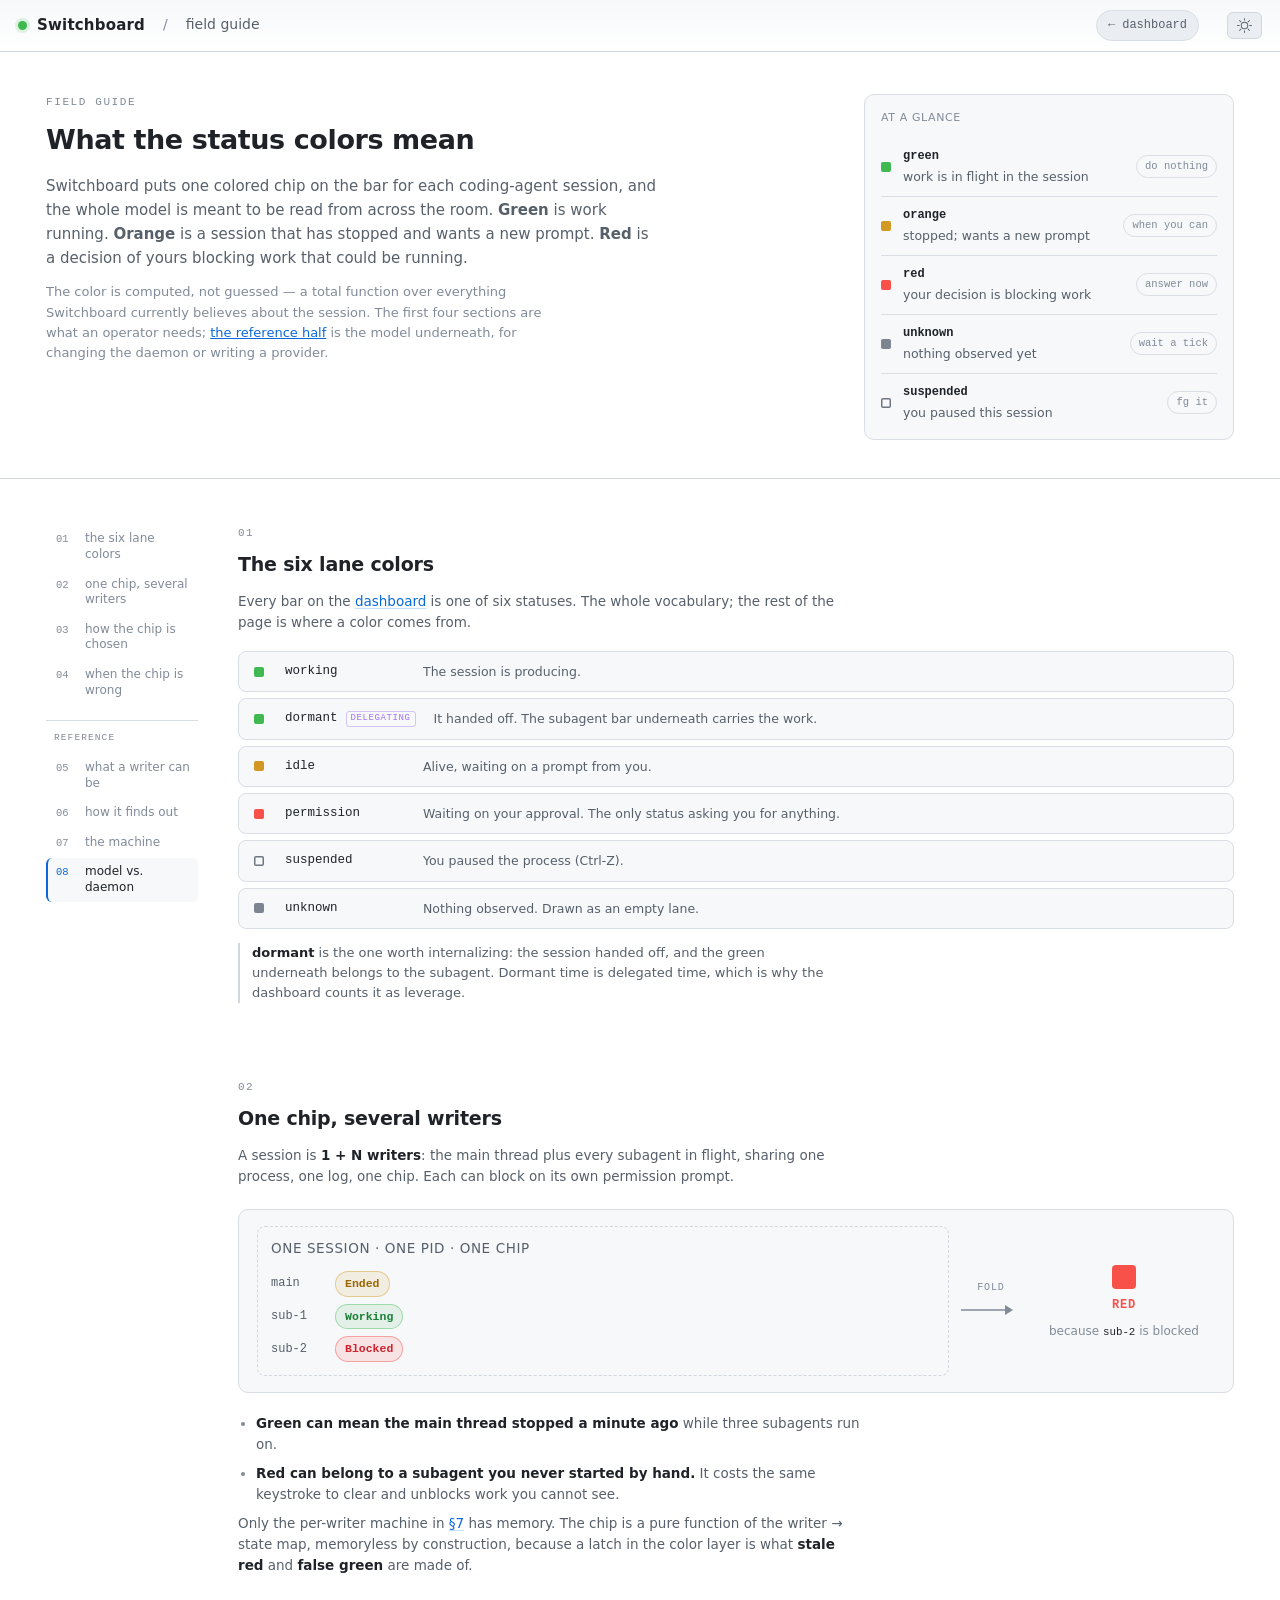
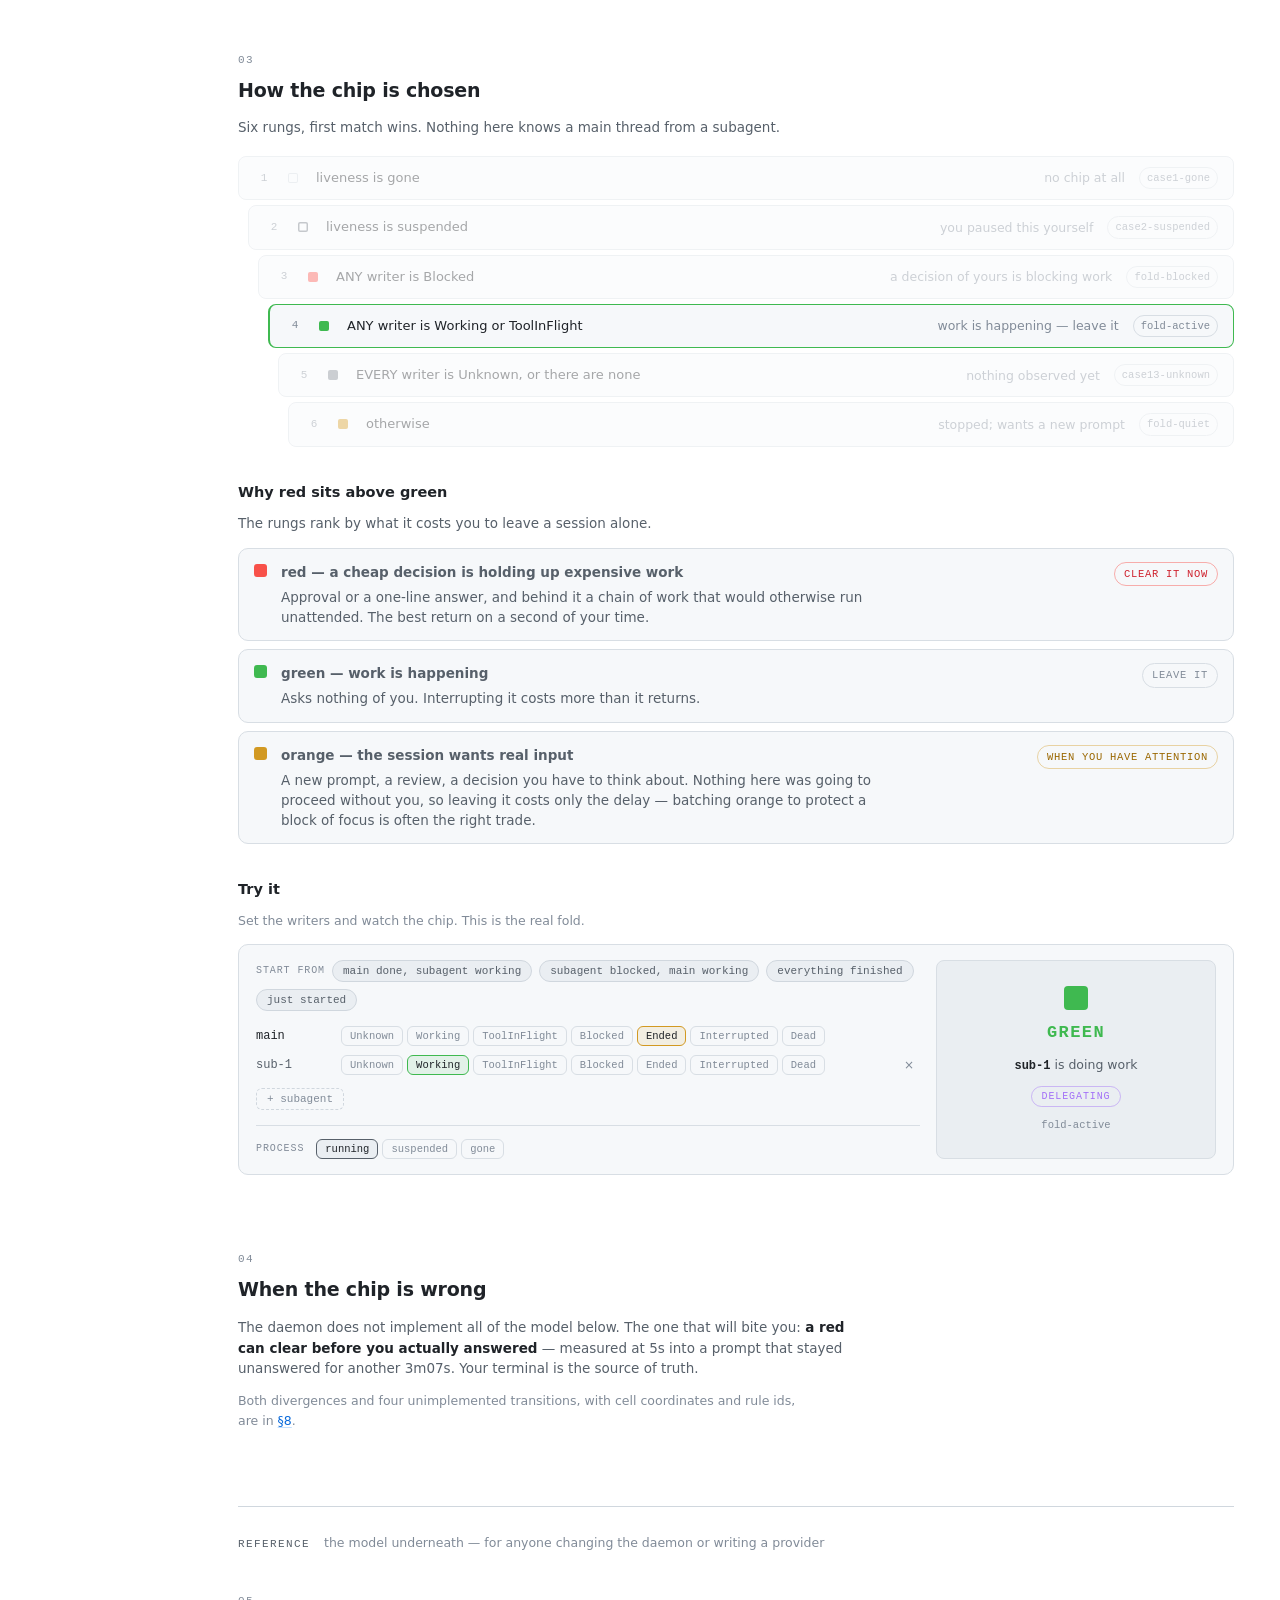
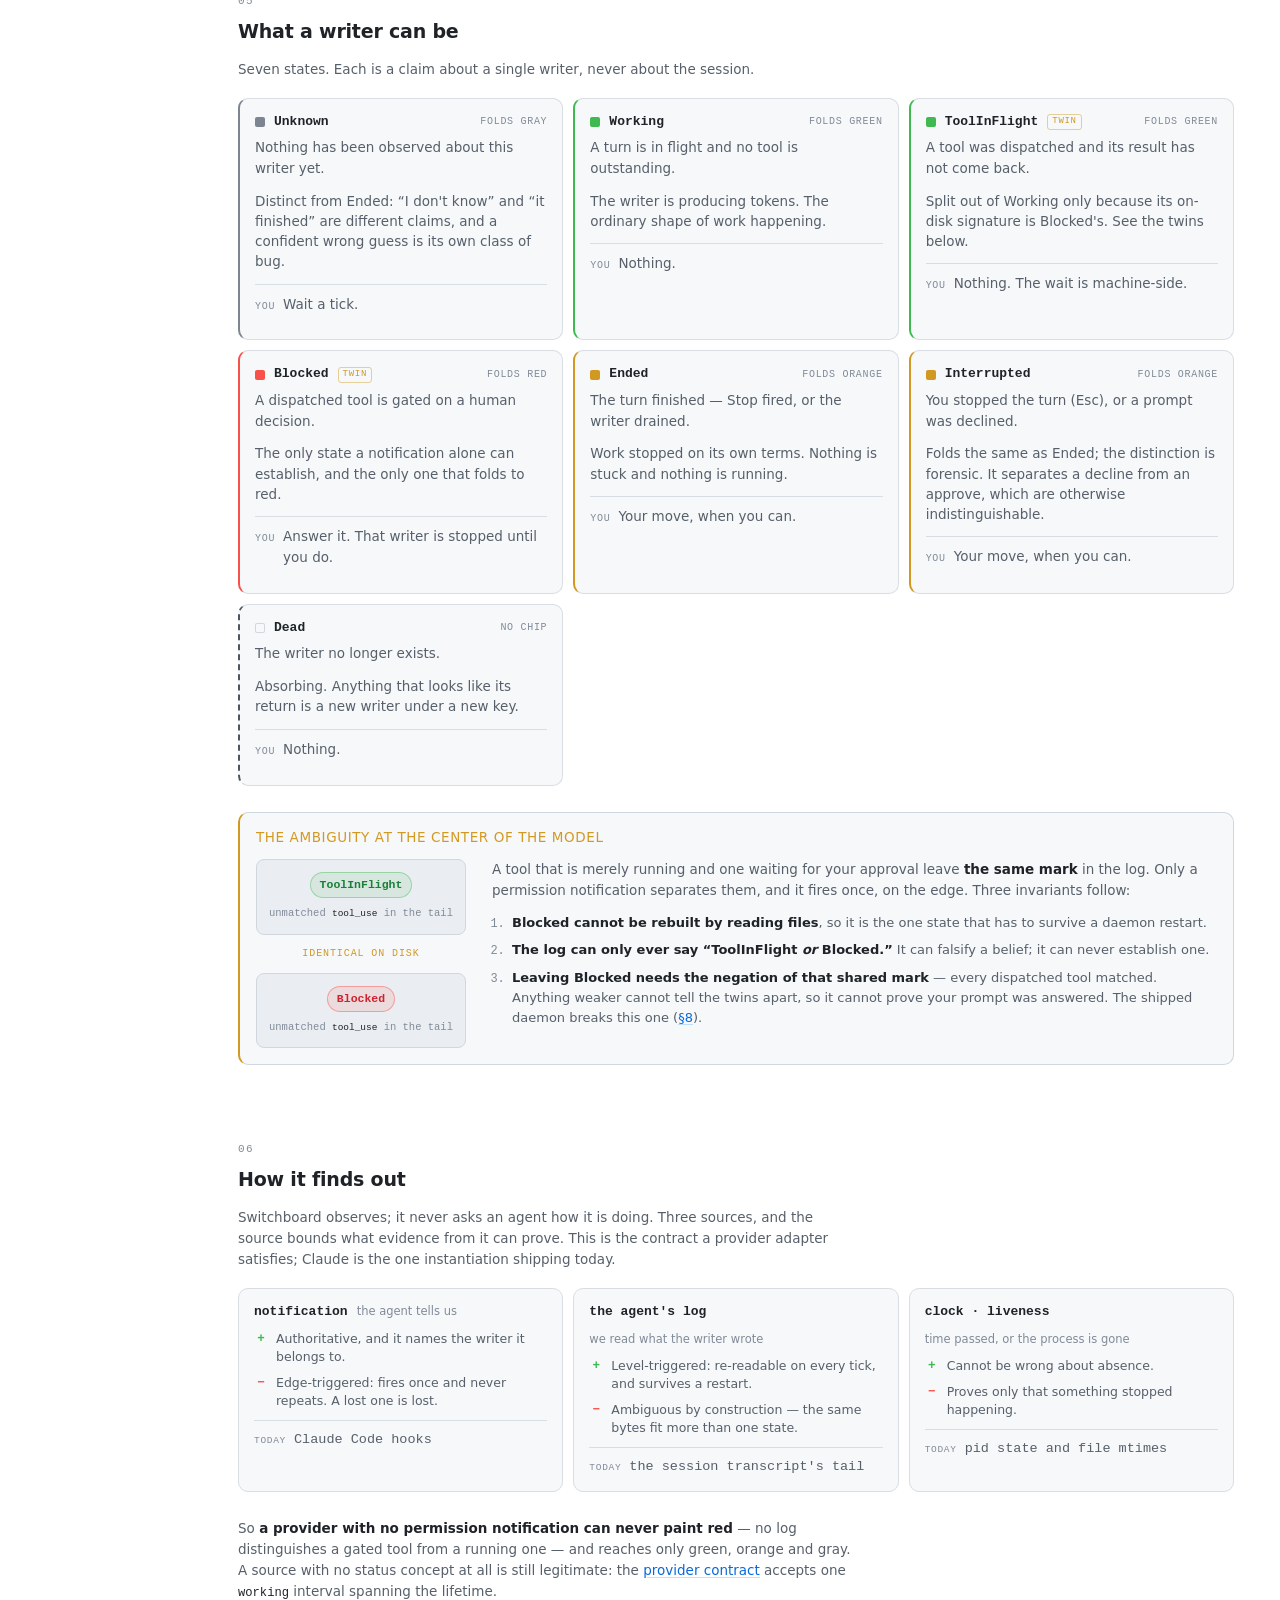
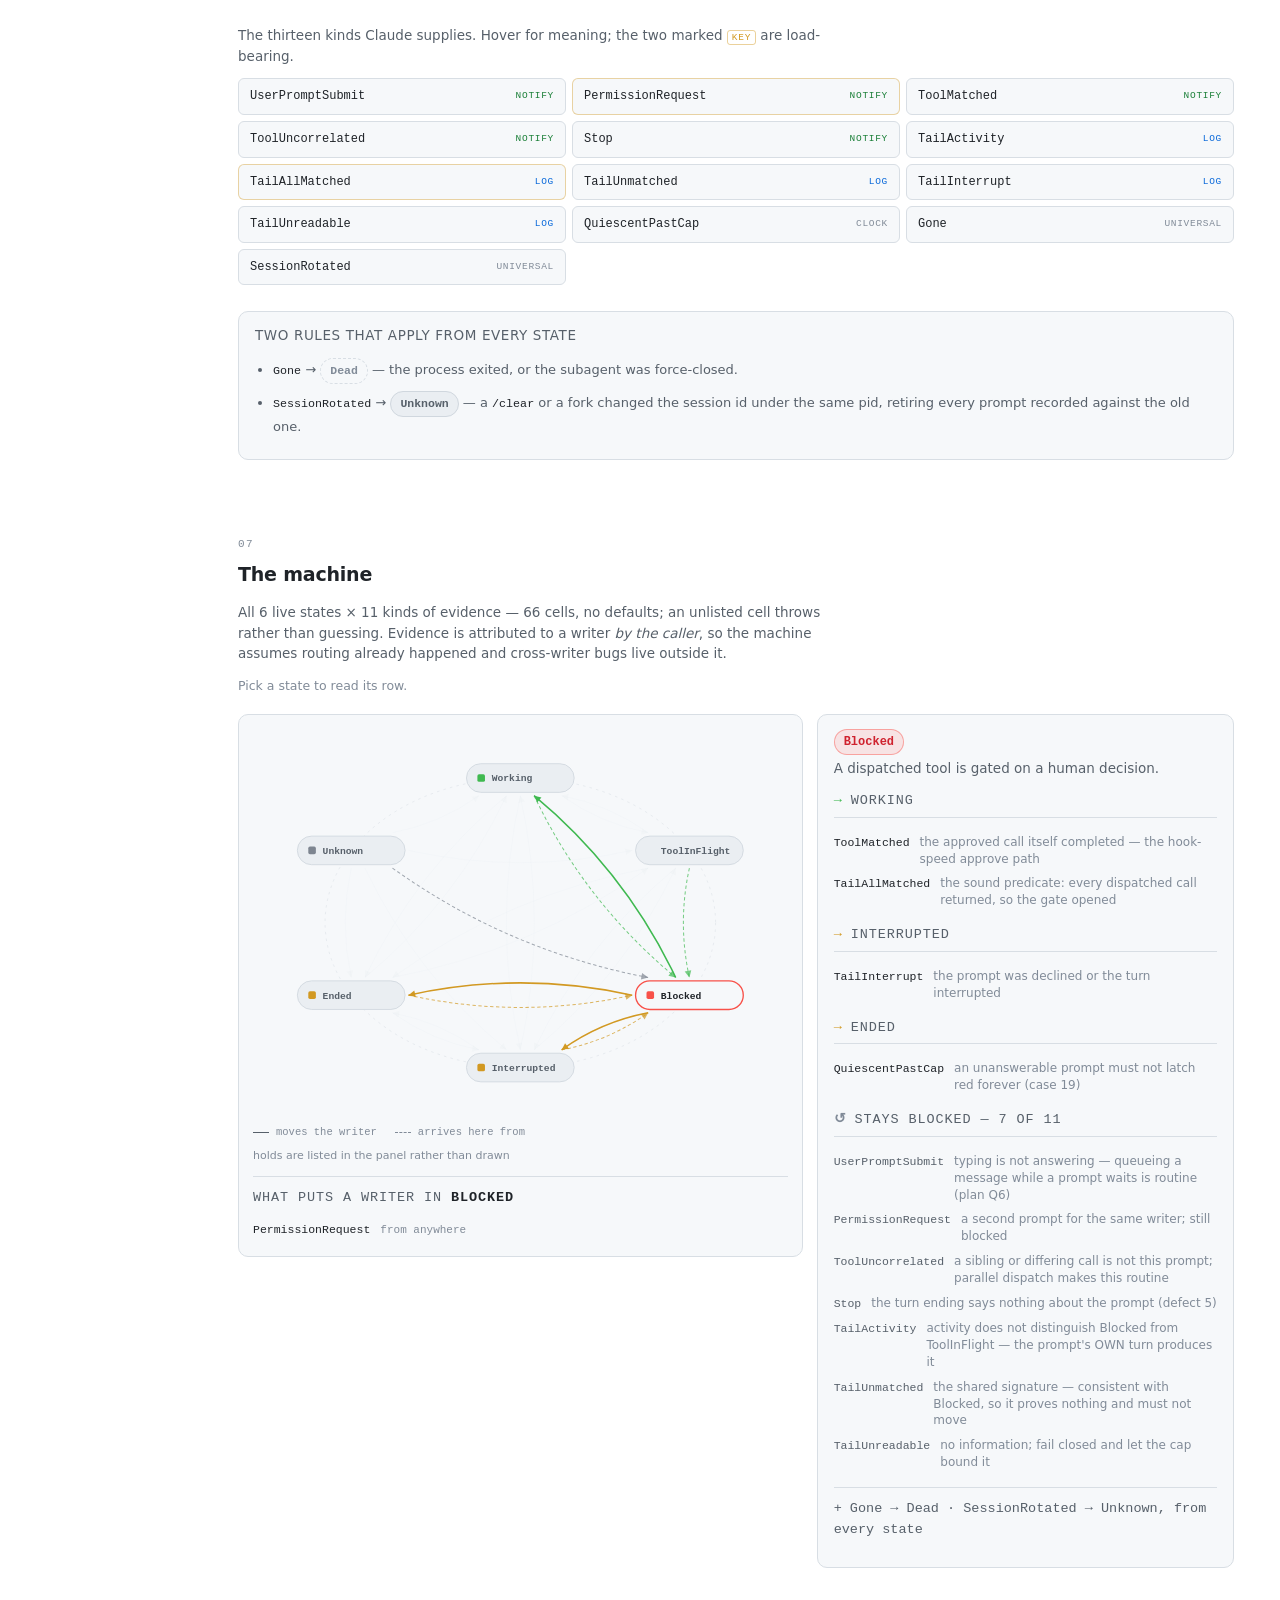
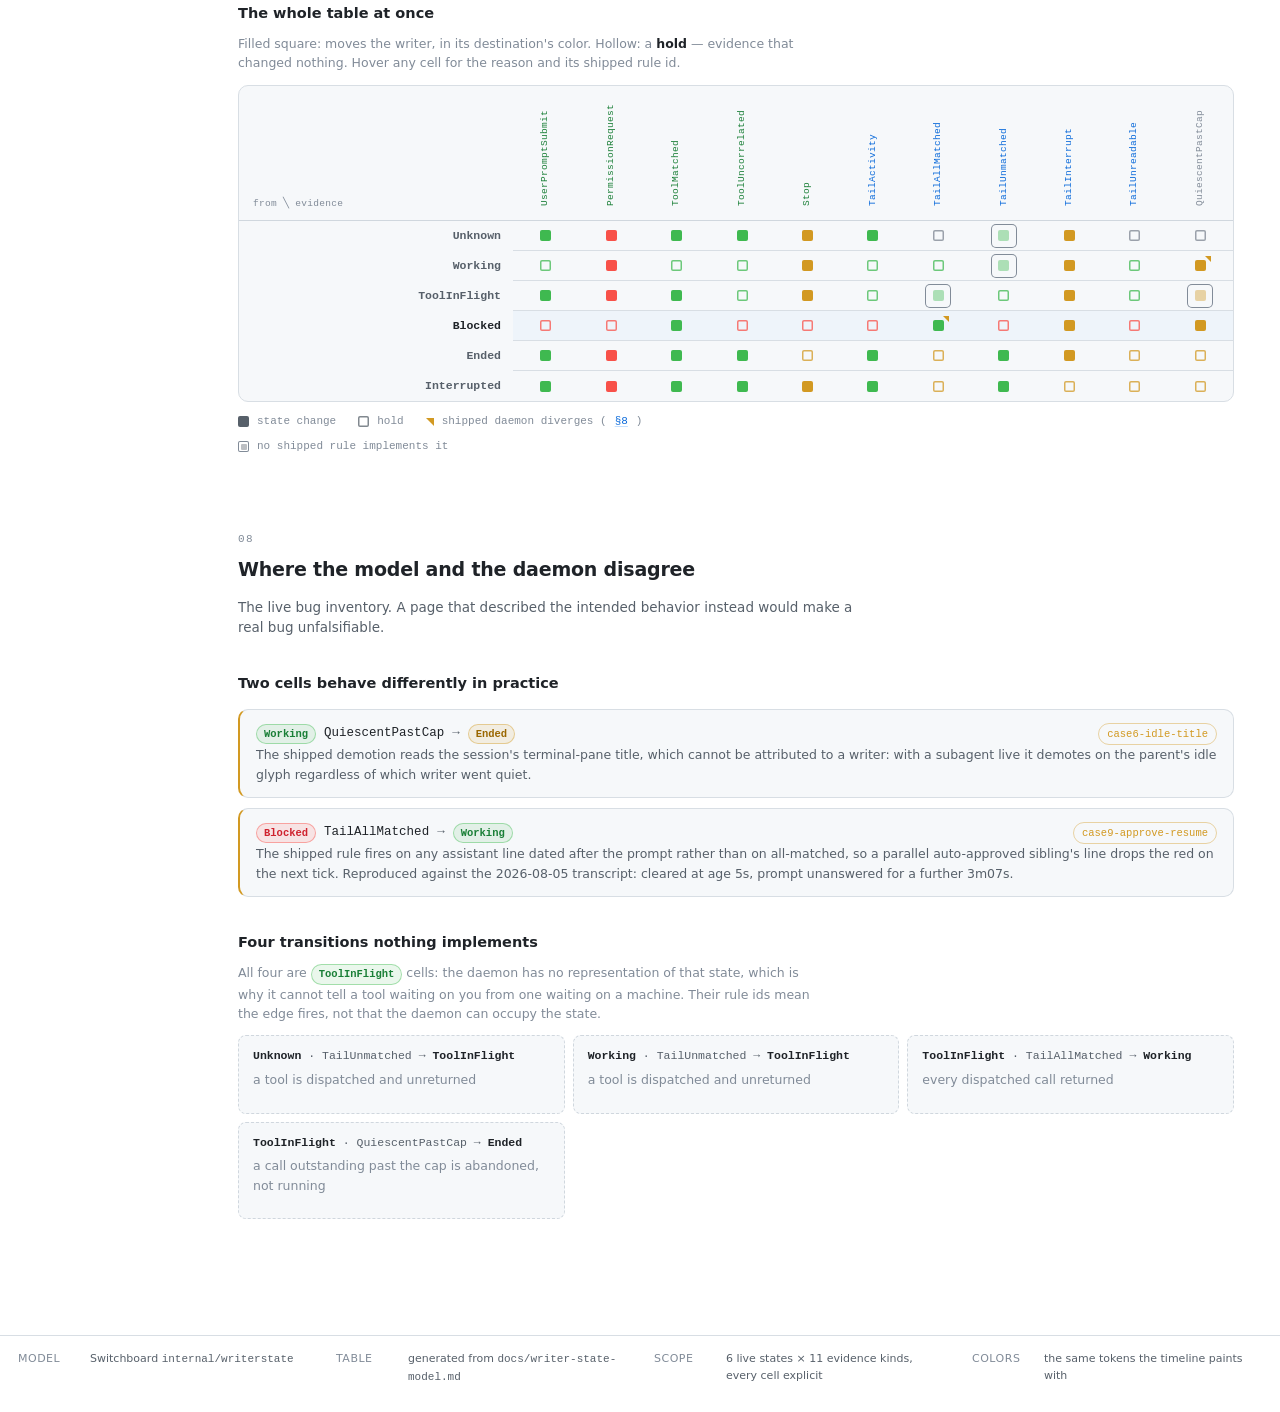
==== commit 31f4da65: "refactor(guide): split the operator path from the reference, and cut Two parallel reads of the page," ====
--- a/web/states.html
+++ b/web/states.html
@@ -58,15 +58,15 @@
       <h2>What the status colors mean</h2>
       <p class="lede">
         Switchboard puts one colored chip on the bar for each coding-agent session, and the whole
-        model is meant to be read from across the room. <b>Red</b> is a decision of yours blocking
-        work that could be running. <b>Green</b> is work running. <b>Orange</b> is a session that
-        has stopped and wants a new prompt.
+        model is meant to be read from across the room. <b>Green</b> is work running.
+        <b>Orange</b> is a session that has stopped and wants a new prompt. <b>Red</b> is a
+        decision of yours blocking work that could be running.
       </p>
       <p class="lede-sub">
-        The color is computed: a small total function over everything Switchboard currently
-        believes about that session. This page walks that function backwards, from the chip to the
-        evidence underneath it. For why a chip was green with nothing apparently happening, or red
-        long after you answered, see <a href="#machine">§4</a> and <a href="#fold">§5</a>.
+        The color is computed, not guessed — a total function over everything Switchboard currently
+        believes about the session. The first four sections are what an operator needs;
+        <a href="#states">the reference half</a> is the model underneath, for changing the daemon or
+        writing a provider.
       </p>
     </div>
 
@@ -74,11 +74,6 @@
          earned. -->
     <aside class="keystrip" aria-label="what each chip color means">
       <p class="cap">at a glance</p>
-      <a class="keyrow" href="#fold" data-color="red">
-        <span class="sw sw-red" aria-hidden="true"></span>
-        <span class="kr-t"><b>red</b><span>your decision is blocking work</span></span>
-        <span class="kr-do">answer now</span>
-      </a>
       <a class="keyrow" href="#fold" data-color="green">
         <span class="sw sw-green" aria-hidden="true"></span>
         <span class="kr-t"><b>green</b><span>work is in flight in the session</span></span>
@@ -89,14 +84,19 @@
         <span class="kr-t"><b>orange</b><span>stopped; wants a new prompt</span></span>
         <span class="kr-do">when you can</span>
       </a>
+      <a class="keyrow" href="#fold" data-color="red">
+        <span class="sw sw-red" aria-hidden="true"></span>
+        <span class="kr-t"><b>red</b><span>your decision is blocking work</span></span>
+        <span class="kr-do">answer now</span>
+      </a>
       <a class="keyrow" href="#fold" data-color="gray">
         <span class="sw sw-gray" aria-hidden="true"></span>
-        <span class="kr-t"><b>gray</b><span>nothing observed yet</span></span>
+        <span class="kr-t"><b>unknown</b><span>nothing observed yet</span></span>
         <span class="kr-do">wait a tick</span>
       </a>
       <a class="keyrow" href="#fold" data-color="suspended">
         <span class="sw sw-susp" aria-hidden="true"></span>
-        <span class="kr-t"><b>grey</b><span>you suspended this session</span></span>
+        <span class="kr-t"><b>suspended</b><span>you paused this session</span></span>
         <span class="kr-do">fg it</span>
       </a>
     </aside>
@@ -111,14 +111,31 @@
 
     <main class="guide">
 
-      <!-- ===================== 1 · writers ===================== -->
-      <section class="sec" id="writers" data-num="01" data-rail="one chip, several writers">
+      <!-- ===================== 1 · the timeline =====================
+           First, because it is the only section that turns a bar the reader is
+           currently staring at into a sentence they can act on. Everything
+           after it explains where these six colors come from. -->
+      <section class="sec" id="timeline" data-num="01" data-rail="the six lane colors">
+        <h3>The six lane colors</h3>
+        <p>
+          Every bar on the <a href="./">dashboard</a> is one of six statuses. The whole vocabulary;
+          the rest of the page is where a color comes from.
+        </p>
+        <div class="lanemap" id="lanemap"></div>
+        <p class="lane-foot">
+          <b>dormant</b> is the one worth internalizing: the session handed off, and the green
+          underneath belongs to the subagent. Dormant time is delegated time, which is why the
+          dashboard counts it as leverage.
+        </p>
+      </section>
+
+      <!-- ===================== 2 · writers ===================== -->
+      <section class="sec" id="writers" data-num="02" data-rail="one chip, several writers">
         <h3>One chip, several writers</h3>
 
         <p>
-          A session is <b>1 + N writers</b>: the main thread plus every subagent in flight. They
-          share a process, a transcript path, and one chip. Each can block on its own permission
-          prompt, independently of the others.
+          A session is <b>1 + N writers</b>: the main thread plus every subagent in flight, sharing
+          one process, one log, one chip. Each can block on its own permission prompt.
         </p>
 
         <figure class="fig">
@@ -150,59 +167,110 @@
               <span class="an-out-s">because <code>sub-2</code> is blocked</span>
             </div>
           </div>
-          <figcaption>
-            The main thread finished, one subagent is producing, a third is waiting on you. The
-            chip reports the most actionable of the three.
-          </figcaption>
         </figure>
 
         <ul class="conseq">
-          <li><b>“Is the agent working?” has no single answer.</b> Several writers sit behind one chip.</li>
-          <li><b>Green can mean the main thread stopped a minute ago</b> while three subagents run on. That is delegation working.</li>
-          <li><b>Red can belong to a subagent you never started by hand.</b> It costs the same keystroke to clear and unblocks work you cannot see, so treat it exactly like the main thread's.</li>
+          <li><b>Green can mean the main thread stopped a minute ago</b> while three subagents run on.</li>
+          <li><b>Red can belong to a subagent you never started by hand.</b> It costs the same keystroke to clear and unblocks work you cannot see.</li>
         </ul>
 
-        <h4>Three layers, and only the first has memory</h4>
-        <div class="layers">
-          <div class="layer">
-            <span class="layer-n">1</span>
+        <p>
+          Only the per-writer machine in <a href="#machine">§7</a> has memory. The chip is a pure
+          function of the writer → state map, memoryless by construction, because a latch in the
+          color layer is what <b>stale red</b> and <b>false green</b> are made of.
+        </p>
+      </section>
+
+      <!-- ===================== 3 · the fold ===================== -->
+      <section class="sec" id="fold" data-num="03" data-rail="how the chip is chosen">
+        <h3>How the chip is chosen</h3>
+        <p>Six rungs, first match wins. Nothing here knows a main thread from a subagent.</p>
+
+        <ol class="ladder" id="ladder"></ol>
+
+        <h4>Why red sits above green</h4>
+        <p>The rungs rank by what it costs you to leave a session alone.</p>
+
+        <div class="triage">
+          <div class="tri">
+            <span class="sw sw-red sw-md" aria-hidden="true"></span>
             <div>
-              <p class="layer-t">per-writer machine</p>
-              <p class="layer-d">Evidence arrives, the writer moves. Where it lands depends on where it was.</p>
-              <p class="layer-m yes">has memory — the only state machine here</p>
-            </div>
-          </div>
-          <div class="layer">
-            <span class="layer-n">2</span>
+              <p class="tri-t">red — a cheap decision is holding up expensive work</p>
+              <p class="tri-d">
+                Approval or a one-line answer, and behind it a chain of work that would otherwise
+                run unattended. The best return on a second of your time.
+              </p>
+            </div>
+            <span class="tri-cost now">clear it now</span>
+          </div>
+          <div class="tri">
+            <span class="sw sw-green sw-md" aria-hidden="true"></span>
             <div>
-              <p class="layer-t">session belief</p>
-              <p class="layer-d">A map of writer → state, plus one liveness flag for the process.</p>
-              <p class="layer-m no">no memory — a product of layer 1</p>
-            </div>
-          </div>
-          <div class="layer">
-            <span class="layer-n">3</span>
+              <p class="tri-t">green — work is happening</p>
+              <p class="tri-d">Asks nothing of you. Interrupting it costs more than it returns.</p>
+            </div>
+            <span class="tri-cost">leave it</span>
+          </div>
+          <div class="tri">
+            <span class="sw sw-orange sw-md" aria-hidden="true"></span>
             <div>
-              <p class="layer-t">the chip</p>
-              <p class="layer-d">A pure, total function of layer 2. Same writers in, same color out.</p>
-              <p class="layer-m no">no memory — by construction</p>
-            </div>
-          </div>
-        </div>
-
-        <blockquote class="pull">
-          The color layer must have no memory. Memory there is a latch, and a latch that drifts out
-          of step with the world produces <b>stale red</b> and <b>false green</b>.
-        </blockquote>
-      </section>
-
-      <!-- ===================== 2 · states ===================== -->
-      <section class="sec" id="states" data-num="02" data-rail="what a writer can be">
+              <p class="tri-t">orange — the session wants real input</p>
+              <p class="tri-d">
+                A new prompt, a review, a decision you have to think about. Nothing here was going
+                to proceed without you, so leaving it costs only the delay — batching orange to
+                protect a block of focus is often the right trade.
+              </p>
+            </div>
+            <span class="tri-cost later">when you have attention</span>
+          </div>
+        </div>
+
+        <h4>Try it</h4>
+        <p class="hint">Set the writers and watch the chip. This is the real fold.</p>
+
+        <div class="sandbox" id="sandbox">
+          <div class="sb-controls">
+            <div class="sb-presets">
+              <span class="sb-cap">start from</span>
+              <button type="button" class="sb-preset" data-preset="delegating">main done, subagent working</button>
+              <button type="button" class="sb-preset" data-preset="subblocked">subagent blocked, main working</button>
+              <button type="button" class="sb-preset" data-preset="quiet">everything finished</button>
+              <button type="button" class="sb-preset" data-preset="fresh">just started</button>
+            </div>
+            <div id="sb-writers" class="sb-writers"></div>
+            <div class="sb-liveness">
+              <span class="sb-cap">process</span>
+              <div class="sb-seg" id="sb-live" role="group" aria-label="process liveness"></div>
+            </div>
+          </div>
+          <div class="sb-out" id="sb-out"></div>
+        </div>
+      </section>
+
+      <!-- ===================== 4 · the caveat ===================== -->
+      <section class="sec" id="wrong" data-num="04" data-rail="when the chip is wrong">
+        <h3>When the chip is wrong</h3>
+        <p>
+          The daemon does not implement all of the model below. The one that will bite you:
+          <b>a red can clear before you actually answered</b> — measured at 5s into a prompt that
+          stayed unanswered for another 3m07s. Your terminal is the source of truth.
+        </p>
+        <p class="hint">
+          Both divergences and four unimplemented transitions, with cell coordinates and rule ids,
+          are in <a href="#drift">§8</a>.
+        </p>
+      </section>
+
+      <!-- ===================== reference zone ===================== -->
+      <div class="zone-break">
+        <span class="zone-label">reference</span>
+        <span class="zone-note">the model underneath — for anyone changing the daemon or writing a provider</span>
+      </div>
+
+      <!-- ===================== 5 · states ===================== -->
+      <section class="sec" id="states" data-num="05" data-zone="reference" data-rail="what a writer can be">
         <h3>What a writer can be</h3>
-        <p>
-          Seven states. Each is a claim about a single writer, never about the session, and each
-          contributes a color to the fold in <a href="#fold">§5</a>.
-        </p>
+        <p>Seven states. Each is a claim about a single writer, never about the session.</p>
         <div class="statecards" id="statecards"></div>
 
         <div class="twins" id="twins">
@@ -221,68 +289,63 @@
             </div>
             <div class="twins-copy">
               <p>
-                A tool that is merely running and a tool that is waiting for your approval leave
-                <b>the same mark</b> in the transcript. The only thing separating them is a single
-                <code>PermissionRequest</code> hook, which fires once, on the edge, and never
-                repeats.
+                A tool that is merely running and one waiting for your approval leave <b>the same
+                mark</b> in the log. Only a permission notification separates them, and it fires
+                once, on the edge. Three invariants follow:
               </p>
-              <p>Three things the rest of this page needs fall out of that:</p>
               <ol class="fallout">
                 <li><b>Blocked cannot be rebuilt by reading files</b>, so it is the one state that has to survive a daemon restart.</li>
-                <li><b>The transcript can only ever say “ToolInFlight <em>or</em> Blocked.”</b> It can falsify a belief; it can never establish one.</li>
-                <li><b>Leaving Blocked needs the negation of that shared mark</b> — every dispatched tool matched. Anything weaker cannot tell the twins apart, so it cannot prove your prompt was answered.</li>
+                <li><b>The log can only ever say “ToolInFlight <em>or</em> Blocked.”</b> It can falsify a belief; it can never establish one.</li>
+                <li><b>Leaving Blocked needs the negation of that shared mark</b> — every dispatched tool matched. Anything weaker cannot tell the twins apart, so it cannot prove your prompt was answered. The shipped daemon breaks this one (<a href="#drift">§8</a>).</li>
               </ol>
-              <p class="twins-foot">
-                The third is a live defect in the shipped daemon, named and measured in
-                <a href="#drift">§7</a>.
-              </p>
-            </div>
-          </div>
-        </div>
-      </section>
-
-      <!-- ===================== 3 · evidence ===================== -->
-      <section class="sec" id="evidence" data-num="03" data-rail="how it finds out">
+            </div>
+          </div>
+        </div>
+      </section>
+
+      <!-- ===================== 6 · evidence ===================== -->
+      <section class="sec" id="evidence" data-num="06" data-zone="reference" data-rail="how it finds out">
         <h3>How it finds out</h3>
         <p>
-          Switchboard observes; it never asks an agent how it is doing. Everything it knows arrives
-          as one of thirteen kinds of evidence from one of three sources, and the source bounds how
-          much a kind is allowed to prove.
+          Switchboard observes; it never asks an agent how it is doing. Three sources, and the
+          source bounds what evidence from it can prove. This is the contract a provider adapter
+          satisfies; Claude is the one instantiation shipping today.
         </p>
 
         <div class="sources" id="sources"></div>
 
+        <p>
+          So <b>a provider with no permission notification can never paint red</b> — no log
+          distinguishes a gated tool from a running one — and reaches only green, orange and gray.
+          A source with no status concept at all is still legitimate: the
+          <a href="https://github.com/tjmisko/switchboard-dashboard/blob/main/docs/provider-contract.md">provider contract</a>
+          accepts one <code>working</code> interval spanning the lifetime.
+        </p>
+
         <p class="ev-lead">
-          Hover any kind for what it means. The two marked <span class="key-mark">key</span> are
-          load-bearing: one is the only way into <span class="pill pill-red pill-sm">Blocked</span>,
-          the other the only sound way out.
+          The thirteen kinds Claude supplies. Hover for meaning; the two marked
+          <span class="key-mark">key</span> are load-bearing.
         </p>
         <div class="evgrid" id="evgrid"></div>
 
         <div class="universal">
           <p class="cap">two rules that apply from every state</p>
           <ul>
-            <li><code>Gone</code> → <span class="pill pill-dead">Dead</span> — the process exited, or the subagent was force-closed. Absorbing: nothing comes back from here.</li>
-            <li><code>SessionRotated</code> → <span class="pill pill-gray">Unknown</span> — a <code>/clear</code> or a fork changed the session id under the same pid, so every prompt recorded against the old id died with it.</li>
+            <li><code>Gone</code> → <span class="pill pill-dead">Dead</span> — the process exited, or the subagent was force-closed.</li>
+            <li><code>SessionRotated</code> → <span class="pill pill-gray">Unknown</span> — a <code>/clear</code> or a fork changed the session id under the same pid, retiring every prompt recorded against the old one.</li>
           </ul>
-          <p class="uni-foot">
-            Stated once here rather than repeated in all seven rows below, which is how the model
-            states them too.
-          </p>
-        </div>
-      </section>
-
-      <!-- ===================== 4 · the machine ===================== -->
-      <section class="sec" id="machine" data-num="04" data-rail="the machine">
+        </div>
+      </section>
+
+      <!-- ===================== 7 · the machine ===================== -->
+      <section class="sec" id="machine" data-num="07" data-zone="reference" data-rail="the machine">
         <h3>The machine</h3>
         <p>
-          All 6 live states × 11 kinds of evidence, spelled out — 66 cells, no defaults. A
-          defaulted row is where a gap hides.
-        </p>
-        <p class="hint">
-          Pick a state to read its row: the wiring lights up, and the panel lists what every piece
-          of evidence does to a writer sitting there.
-        </p>
+          All 6 live states × 11 kinds of evidence — 66 cells, no defaults; an unlisted cell throws
+          rather than guessing. Evidence is attributed to a writer <em>by the caller</em>, so the
+          machine assumes routing already happened and cross-writer bugs live outside it.
+        </p>
+        <p class="hint">Pick a state to read its row.</p>
 
         <div class="machine-wrap">
           <div class="machine-diagram">
@@ -295,7 +358,7 @@
             <!-- the reverse question the panel doesn't answer: not "what does
                  evidence do to a writer here" but "what put it here". For
                  Blocked that list is one line long, which is the whole
-                 argument of §2 arriving as a fact. -->
+                 argument of §5 arriving as a fact. -->
             <div class="mach-in" id="mach-in"></div>
           </div>
           <div class="machine-panel" id="machine-panel"></div>
@@ -303,9 +366,8 @@
 
         <h4>The whole table at once</h4>
         <p class="hint">
-          A filled square moves the writer and takes its destination's color. A hollow square is a
-          <b>hold</b>: evidence that arrived and deliberately changed nothing. Hover any cell for
-          the reason.
+          Filled square: moves the writer, in its destination's color. Hollow: a <b>hold</b> —
+          evidence that changed nothing. Hover any cell for the reason and its shipped rule id.
         </p>
         <div class="matrix-scroll">
           <table class="matrix" id="matrix"></table>
@@ -313,122 +375,17 @@
         <p class="matrix-key">
           <span class="mk"><span class="mk-sq"></span>state change</span>
           <span class="mk"><span class="mk-ring"></span>hold</span>
-          <span class="mk"><span class="mk-div"></span>shipped daemon diverges (<a href="#drift">§7</a>)</span>
+          <span class="mk"><span class="mk-div"></span>shipped daemon diverges (<a href="#drift">§8</a>)</span>
           <span class="mk"><span class="mk-gap"></span>no shipped rule implements it</span>
         </p>
       </section>
 
-      <!-- ===================== 5 · the fold ===================== -->
-      <section class="sec" id="fold" data-num="05" data-rail="the fold">
-        <h3>The fold</h3>
-        <p>
-          Layer 3. Six rungs, checked in order, first match wins. No memory, no special cases, and
-          nothing here knows whether a writer is the main thread or a subagent.
-        </p>
-
-        <ol class="ladder" id="ladder"></ol>
-
-        <h4>Why red sits above green</h4>
-        <p>
-          The order is a claim about what your attention is worth, not about what is most
-          interesting. Rungs 3 to 6 rank by what it costs you to leave a session alone.
-        </p>
-
-        <div class="triage">
-          <div class="tri">
-            <span class="sw sw-red sw-md" aria-hidden="true"></span>
-            <div>
-              <p class="tri-t">red — a cheap decision is holding up expensive work</p>
-              <p class="tri-d">
-                Approval or a one-line answer, and behind it a chain of work that would otherwise
-                have run unattended. The best return on a second of your time on the board. A
-                subagent's red costs the same to clear and is just as expensive to leave.
-              </p>
-            </div>
-            <span class="tri-cost now">clear it now</span>
-          </div>
-          <div class="tri">
-            <span class="sw sw-green sw-md" aria-hidden="true"></span>
-            <div>
-              <p class="tri-t">green — work is happening</p>
-              <p class="tri-d">Asks nothing of you. Interrupting it costs more than it returns.</p>
-            </div>
-            <span class="tri-cost">leave it</span>
-          </div>
-          <div class="tri">
-            <span class="sw sw-orange sw-md" aria-hidden="true"></span>
-            <div>
-              <p class="tri-t">orange — the session wants real input</p>
-              <p class="tri-d">
-                A new prompt, a review, a decision you have to think about. Nothing was going to
-                proceed here without you, so the cost of letting it sit is the delay alone. Batching
-                orange to protect a block of your own focus is often the right trade.
-              </p>
-            </div>
-            <span class="tri-cost later">when you have attention</span>
-          </div>
-        </div>
-
-        <h4>Try it</h4>
-        <p class="hint">
-          Set the writers and watch the chip. This is the real fold: the same six rungs, in the same
-          order, including which writer gets named as the reason.
-        </p>
-
-        <div class="sandbox" id="sandbox">
-          <div class="sb-controls">
-            <div class="sb-presets">
-              <span class="sb-cap">start from</span>
-              <button type="button" class="sb-preset" data-preset="delegating">main done, subagent working</button>
-              <button type="button" class="sb-preset" data-preset="subblocked">subagent blocked, main working</button>
-              <button type="button" class="sb-preset" data-preset="quiet">everything finished</button>
-              <button type="button" class="sb-preset" data-preset="fresh">just started</button>
-            </div>
-            <div id="sb-writers" class="sb-writers"></div>
-            <div class="sb-liveness">
-              <span class="sb-cap">process</span>
-              <div class="sb-seg" id="sb-live" role="group" aria-label="process liveness"></div>
-            </div>
-          </div>
-          <div class="sb-out" id="sb-out"></div>
-        </div>
-
-        <div class="disappears">
-          <p class="cap">what this abstraction buys</p>
-          <p>
-            An earlier model carried in-flight subagents as a separate <em>dimension</em>, alongside
-            the main thread's state and the pending-prompt count — five rows of case table and two
-            named rules to reconcile them. Here a live subagent is simply a writer that is Working,
-            so <b>“delegating” is not a state, a rule, or a special case</b>. It is the ordinary
-            green rung, reached with the main thread in Ended. It survives only as a badge on the
-            verdict, for a tooltip that wants to say how many.
-          </p>
-        </div>
-      </section>
-
-      <!-- ===================== 6 · the timeline ===================== -->
-      <section class="sec" id="timeline" data-num="06" data-rail="back on the timeline">
-        <h3>Back on the timeline</h3>
-        <p>
-          The <a href="./">dashboard</a> colors its swimlanes with the same six outcomes, under
-          older names that predate this model. Here is the mapping, so a bar you are staring at can
-          be read as a claim about writers.
-        </p>
-        <div class="lanemap" id="lanemap"></div>
-        <p class="lane-foot">
-          The one worth internalizing is <b>dormant</b>. A dormant parent has handed off, and the
-          solid green underneath it belongs to the subagent doing the work. Dormant time is
-          delegated time, which is why the dashboard counts it as leverage.
-        </p>
-      </section>
-
-      <!-- ===================== 7 · drift ===================== -->
-      <section class="sec" id="drift" data-num="07" data-rail="model vs. daemon">
+      <!-- ===================== 8 · drift ===================== -->
+      <section class="sec" id="drift" data-num="08" data-zone="reference" data-rail="model vs. daemon">
         <h3>Where the model and the daemon disagree</h3>
         <p>
-          This page describes the specification. The daemon shipping today does not implement all of
-          it. Those are defects, and they are listed rather than smoothed over: a page that quietly
-          described the intended behavior would make a real bug unfalsifiable.
+          The live bug inventory. A page that described the intended behavior instead would make a
+          real bug unfalsifiable.
         </p>
 
         <h4>Two cells behave differently in practice</h4>
@@ -436,9 +393,10 @@
 
         <h4>Four transitions nothing implements</h4>
         <p class="hint">
-          All four are <span class="pill pill-green pill-sm">ToolInFlight</span> cells. That is the
-          finding: the daemon has no representation of that state at all, which is why it cannot
-          tell a tool waiting on you from a tool waiting on a machine.
+          All four are <span class="pill pill-green pill-sm">ToolInFlight</span> cells: the daemon
+          has no representation of that state, which is why it cannot tell a tool waiting on you
+          from one waiting on a machine. Their rule ids mean the edge fires, not that the daemon
+          can occupy the state.
         </p>
         <div class="gaps" id="gaps"></div>
       </section>
--- a/web/style.css
+++ b/web/style.css
@@ -35,7 +35,6 @@
 
   --hatch-line: #e6edf3;      /* diagonal focus-overlay hatch */
   --suspect: #d29922;         /* synthesized (unobserved) stretch of a lane */
-  --flag: #db61a2;            /* a lane the OPERATOR declared wrong (not the producer) */
   --hover-stroke: #ffffff;    /* bar/op/subagent hover halo */
   --lane-odd: rgba(255, 255, 255, 0.014);
   --attention-tint: #15281a22;
@@ -59,7 +58,6 @@
 
     --hatch-line: #1f2328;
     --suspect: #9a6700;
-    --flag: #bf3989;
     --hover-stroke: #1f2328;
     --lane-odd: rgba(31, 35, 40, 0.03);
     --attention-tint: #1a7f3722;
@@ -83,7 +81,6 @@
 
   --hatch-line: #1f2328;
   --suspect: #9a6700;
-  --flag: #bf3989;
   --hover-stroke: #1f2328;
   --lane-odd: rgba(31, 35, 40, 0.03);
   --attention-tint: #1a7f3722;
@@ -227,6 +224,11 @@
 
 /* provider key: shown only in merged multi-provider mode, below the status key. */
 .provider-key { display: flex; flex-wrap: wrap; gap: 8px 12px; margin-top: 11px; padding-top: 10px; border-top: 1px solid var(--border); }
+/* `display: flex` above outranks the [hidden] attribute's UA `display: none`,
+   so renderProviderKey's `hidden = true` never actually hid this — the legend
+   stayed up in the single-provider view it is meant to be absent from, and sat
+   there showing the outgoing day's lane counts through a window change. */
+.provider-key[hidden] { display: none; }
 .provider-key .pk { display: flex; align-items: center; gap: 7px; font-size: 12px; color: var(--fg-muted); }
 .provider-key .pk-dot { width: 9px; height: 9px; border-radius: 50%; flex: none; }
 .provider-key .pk-name { color: var(--fg); }
@@ -485,17 +487,6 @@
   pointer-events: none; user-select: none;
 }
 .subagent-bar.subagent-phantom { stroke: var(--suspect); stroke-width: 0.7; stroke-opacity: 0.7; }
-
-/* operator flag: a lane the operator has declared wrong. Distinct from suspect
-   (amber), which is the PRODUCER doubting its own data — this is a human
-   overruling it, so it gets its own hue rather than borrowing that one.
-   The badge sits on the name band, where there is always room. */
-.flag-badge {
-  fill: var(--flag); font-family: var(--mono); font-size: 9px; font-weight: 700;
-  pointer-events: none; user-select: none;
-}
-.flag-badge.pending { fill-opacity: 0.55; }
-.name-seg.flagged { stroke: var(--flag); stroke-width: 1; stroke-opacity: 0.75; }
 
 /* operator free-time lane (top row): green = free, dark red = occupied */
 .op-lane-bg { fill: rgba(63, 185, 80, 0.05); }
@@ -761,43 +752,6 @@
    .po-close already takes its own width plus 6px out of the head's line box.
    Padding would also be the wrong tool — it shortens EVERY line of a head that
    wraps, where the float shortens only the lines it actually intersects */
-/* ---------- lane context menu (right-click a session) ---------- */
-/* Above the popout: a right-click while a card is pinned must put the menu on
-   top of it, not behind it. */
-.ctxmenu {
-  position: fixed; z-index: 80;
-  background: var(--bg-elev-2);
-  border: 1px solid var(--border);
-  border-radius: 8px;
-  padding: 5px;
-  font-size: 12.5px;
-  min-width: 210px;
-  box-shadow: 0 10px 34px var(--shadow-2);
-}
-.ctxmenu .cm-head {
-  font-family: var(--mono); font-size: 11px; color: var(--fg-dim);
-  padding: 4px 8px 6px; border-bottom: 1px solid var(--border-soft);
-  margin-bottom: 4px; word-break: break-all;
-}
-.ctxmenu button {
-  display: block; width: 100%; text-align: left;
-  padding: 6px 8px; border: none; border-radius: 5px;
-  background: none; color: var(--fg); font-size: 12.5px; cursor: pointer;
-}
-.ctxmenu button:hover { background: var(--bg-elev); }
-.ctxmenu button:disabled { color: var(--fg-dim); cursor: default; background: none; }
-.ctxmenu button.cm-flag { color: var(--flag); }
-.ctxmenu .cm-note {
-  width: 100%; box-sizing: border-box; margin: 4px 0 2px;
-  padding: 5px 7px; font-size: 12px; font-family: inherit;
-  background: var(--bg); color: var(--fg);
-  border: 1px solid var(--border); border-radius: 5px;
-}
-.ctxmenu .cm-status {
-  padding: 4px 8px; color: var(--fg-muted); font-size: 11.5px; line-height: 1.4;
-}
-.ctxmenu .cm-status b { color: var(--flag); font-weight: 700; }
-
 .popout .po-head { font-weight: 700; font-family: var(--mono); }
 .popout .po-desc { color: var(--fg); margin-top: 8px; line-height: 1.4; }
 .popout .po-row { color: var(--fg-muted); margin-top: 6px; font-family: var(--mono); font-size: 12px; }
@@ -948,3 +902,72 @@
 }
 .footer .fv { color: var(--fg-muted); min-width: 0; }
 .footer code { font-family: var(--mono); color: var(--fg-muted); }
+
+/* ---------- the pending window ----------
+   Between committing to a day and its data arriving sits a ~1.5s provider
+   subprocess (the render itself is ~22ms). The page holds its frame through
+   that gap and states nothing it might have to take back: figures belonging to
+   the outgoing day fade out rather than sitting under the incoming day's date,
+   and the plot area carries ghost rows in place of the chart.
+
+   Everything here is opacity and transform only, so the whole pending state is
+   composited — it must not cost layout while the fetch is in flight. */
+
+/* Ghost blocks: structure without data. Every figure the pending window shows
+   is one of these — never a dimmed real number, which would still be a readable
+   claim about a day we have not fetched. The pulse is opacity only, so the whole
+   skeleton is composited and costs no layout while the fetch is in flight. */
+.skeleton .ghost,
+.ghost-text,
+.proj-row.ghost-row .ghost-fill {
+  fill: var(--border-soft);
+  background-color: var(--border-soft);
+  animation: ghost-pulse 1180ms ease-in-out infinite;
+  animation-delay: calc(var(--ghost-i, 0) * 90ms);
+}
+
+/* .ghost-text stands in for a line of type, so it has to carry its own box —
+   the elements it replaces (.th-val, .sk-name, .box-label) size themselves to
+   text that is no longer there. */
+.ghost-text {
+  display: block;
+  border-radius: 4px;
+  color: transparent;
+}
+.topline .th-val.ghost-text { height: 42px; margin-bottom: 2px; }
+.topline .th-key.ghost-text { height: 9px; margin-top: 11px; border-radius: 3px; }
+.status-key .sk .ghost-text,
+.card .ghost-text { height: 10px; }
+.card .card-ghost-line { margin-top: 11px; }
+.card .box-label.ghost-text { height: 9px; }
+
+/* The date must NOT be ghosted — it is the one thing on screen that is already
+   true about the window being fetched, and answering instantly is the whole
+   point of the exercise. */
+.window-pending .date-field { opacity: 1; }
+
+/* Figures fade in when they land, so a settle reads as an arrival rather than a
+   flash. The chart has the sweep for this; the numbers get the transition. */
+.topline, .boxes { transition: opacity 200ms ease-in; }
+
+@keyframes ghost-pulse {
+  0%, 100% { opacity: 0.30; }
+  50%      { opacity: 0.62; }
+}
+
+/* projects-view skeleton: the same row rhythm as a real ranking */
+.proj-row.ghost-row { pointer-events: none; }
+.proj-row.ghost-row .ghost-text { min-width: 84px; }
+.proj-row.ghost-row .proj-track { position: relative; }
+.proj-row.ghost-row .ghost-fill { display: block; height: 100%; border-radius: 3px; }
+
+/* A window that failed has an error banner above it; a shimmer still running
+   underneath would read as a request still in flight. */
+.timeline-section.window-failed .skeleton .ghost { animation: none; opacity: 0.3; }
+
+@media (prefers-reduced-motion: reduce) {
+  .skeleton .ghost,
+  .ghost-text,
+  .proj-row.ghost-row .ghost-fill { animation: none; opacity: 0.42; }
+  .topline, .boxes { transition: none; }
+}
--- a/web/states.css
+++ b/web/states.css
@@ -154,6 +154,25 @@
 .rail a.on { color: var(--fg); border-left-color: var(--accent); background: var(--bg-elev); }
 .rail a.on .rn { color: var(--accent); }
 
+.rail-sep {
+  margin: 14px 0 6px; padding: 0 8px;
+  font-family: var(--mono); font-size: 9.5px; text-transform: uppercase; letter-spacing: 1.1px;
+  color: var(--fg-dim); border-top: 1px solid var(--border-soft); padding-top: 10px;
+}
+
+/* the operator half ends here. A labelled rule rather than a collapsed block:
+   the reference below is what a contributor arrives with a rule id to Ctrl-F,
+   and collapsed content does not answer a find. */
+.zone-break {
+  display: flex; align-items: baseline; gap: 14px; flex-wrap: wrap;
+  margin: 0 0 40px; padding-top: 26px; border-top: 1px solid var(--border);
+}
+.zone-label {
+  font-family: var(--mono); font-size: 11px; text-transform: uppercase; letter-spacing: 1.4px;
+  color: var(--fg-muted);
+}
+.zone-note { font-size: 12.5px; color: var(--fg-dim); }
+
 .guide { padding: 46px 0 40px; min-width: 0; }
 .sec { margin-bottom: 76px; scroll-margin-top: 74px; }
 .sec::before {
@@ -311,6 +330,19 @@
 .source-line.cant .sl-m { color: var(--c-permission); }
 .source-line span:last-child { color: var(--fg-muted); }
 
+/* what the Claude adapter uses for this source — set apart from the two
+   contract lines above it, which hold for any provider */
+.source-claude {
+  display: flex; gap: 8px; align-items: baseline;
+  margin: 10px 0 0 !important; padding-top: 9px;
+  border-top: 1px solid var(--border-soft);
+  font-family: var(--mono); font-size: 11px; color: var(--fg-muted);
+}
+.source-claude .sc-k {
+  font-size: 9.5px; text-transform: uppercase; letter-spacing: 0.7px;
+  color: var(--fg-dim); flex: none;
+}
+
 .ev-lead { margin-top: 22px !important; }
 .key-mark {
   font-family: var(--mono); font-size: 9.5px; text-transform: uppercase; letter-spacing: 0.7px;
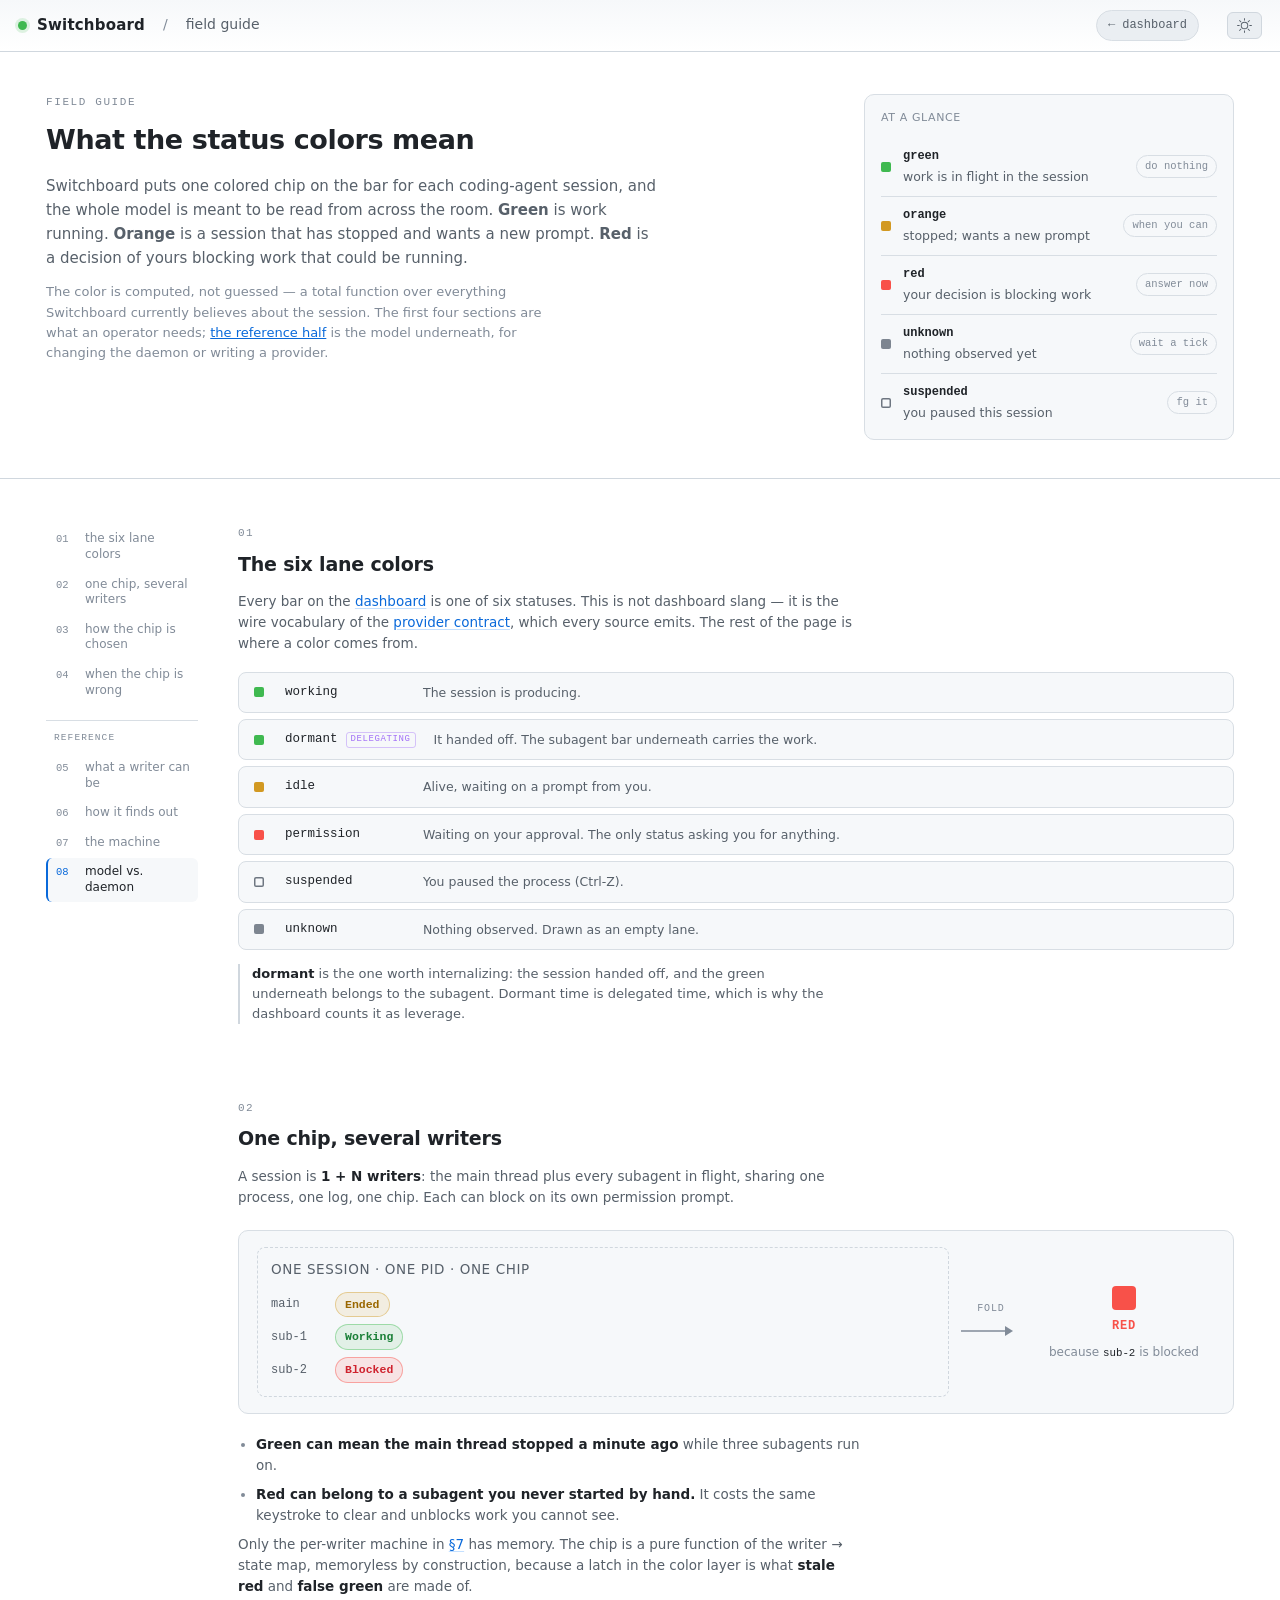
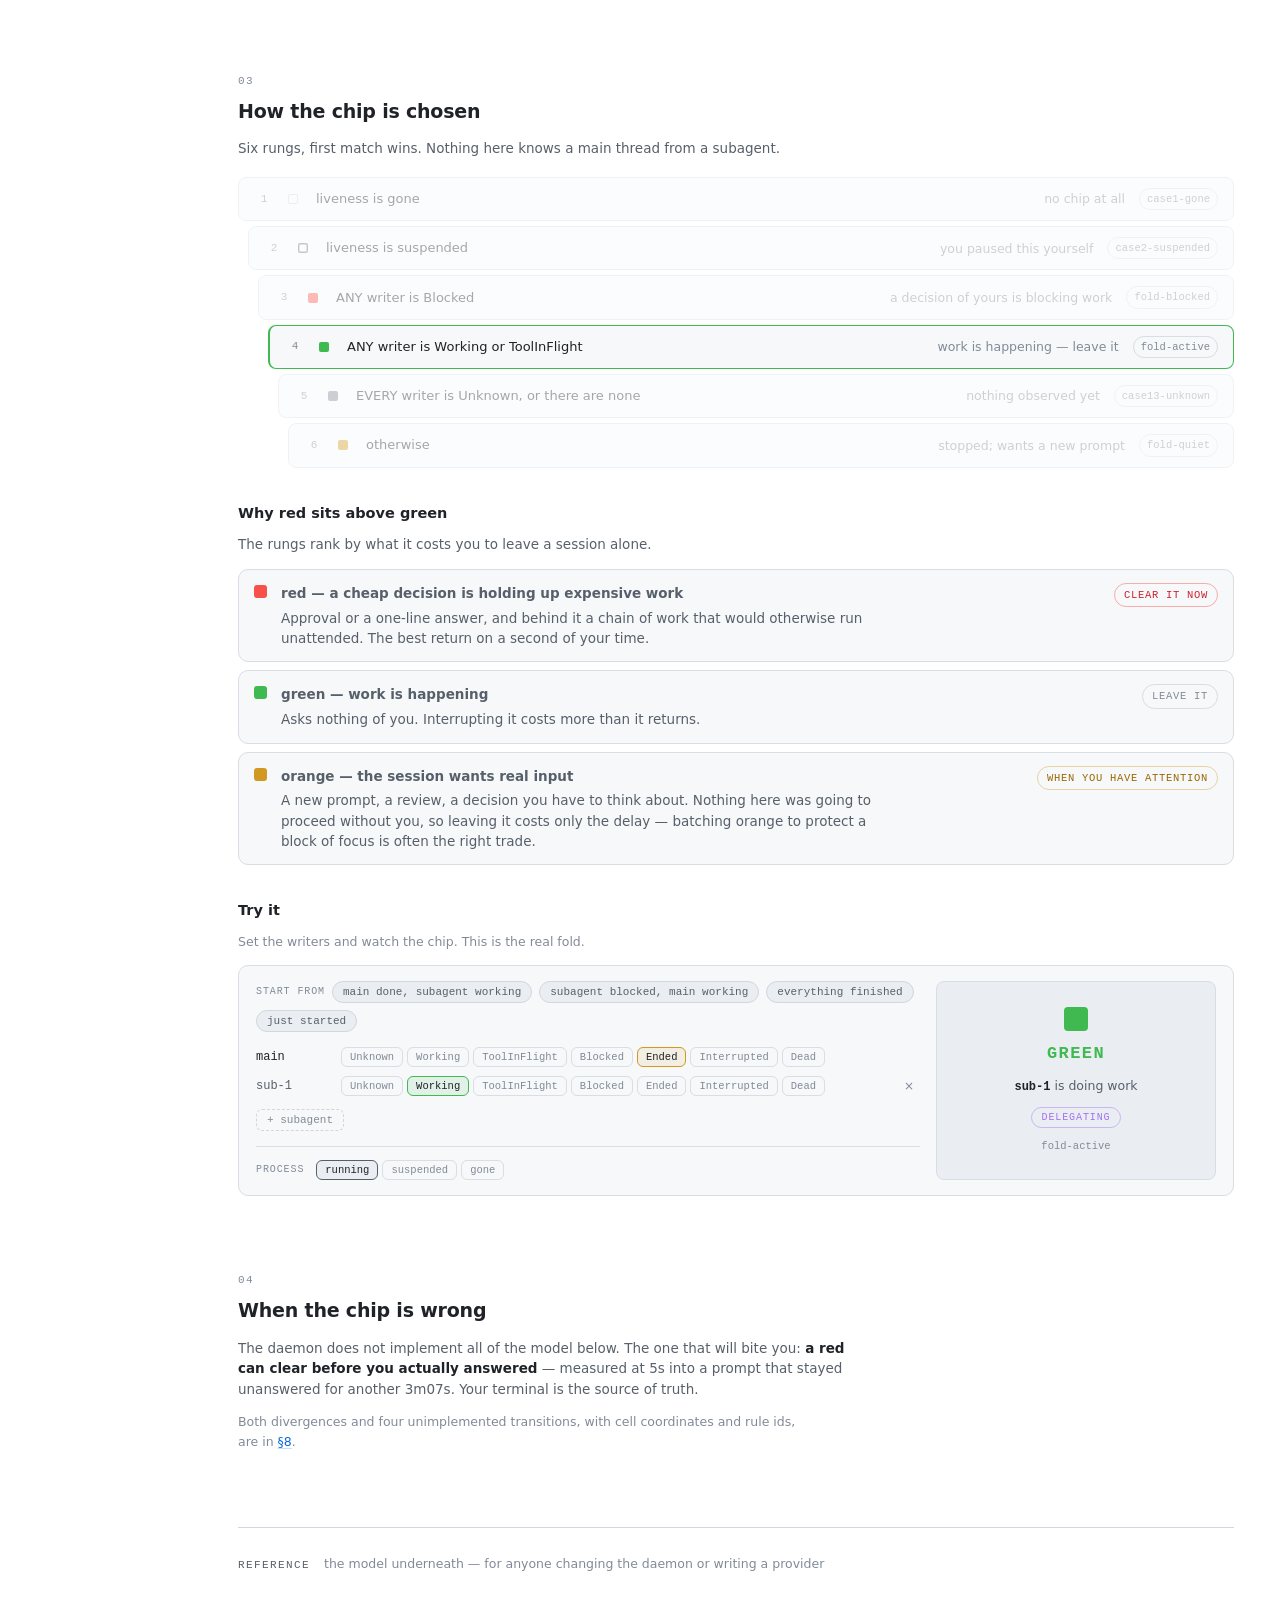
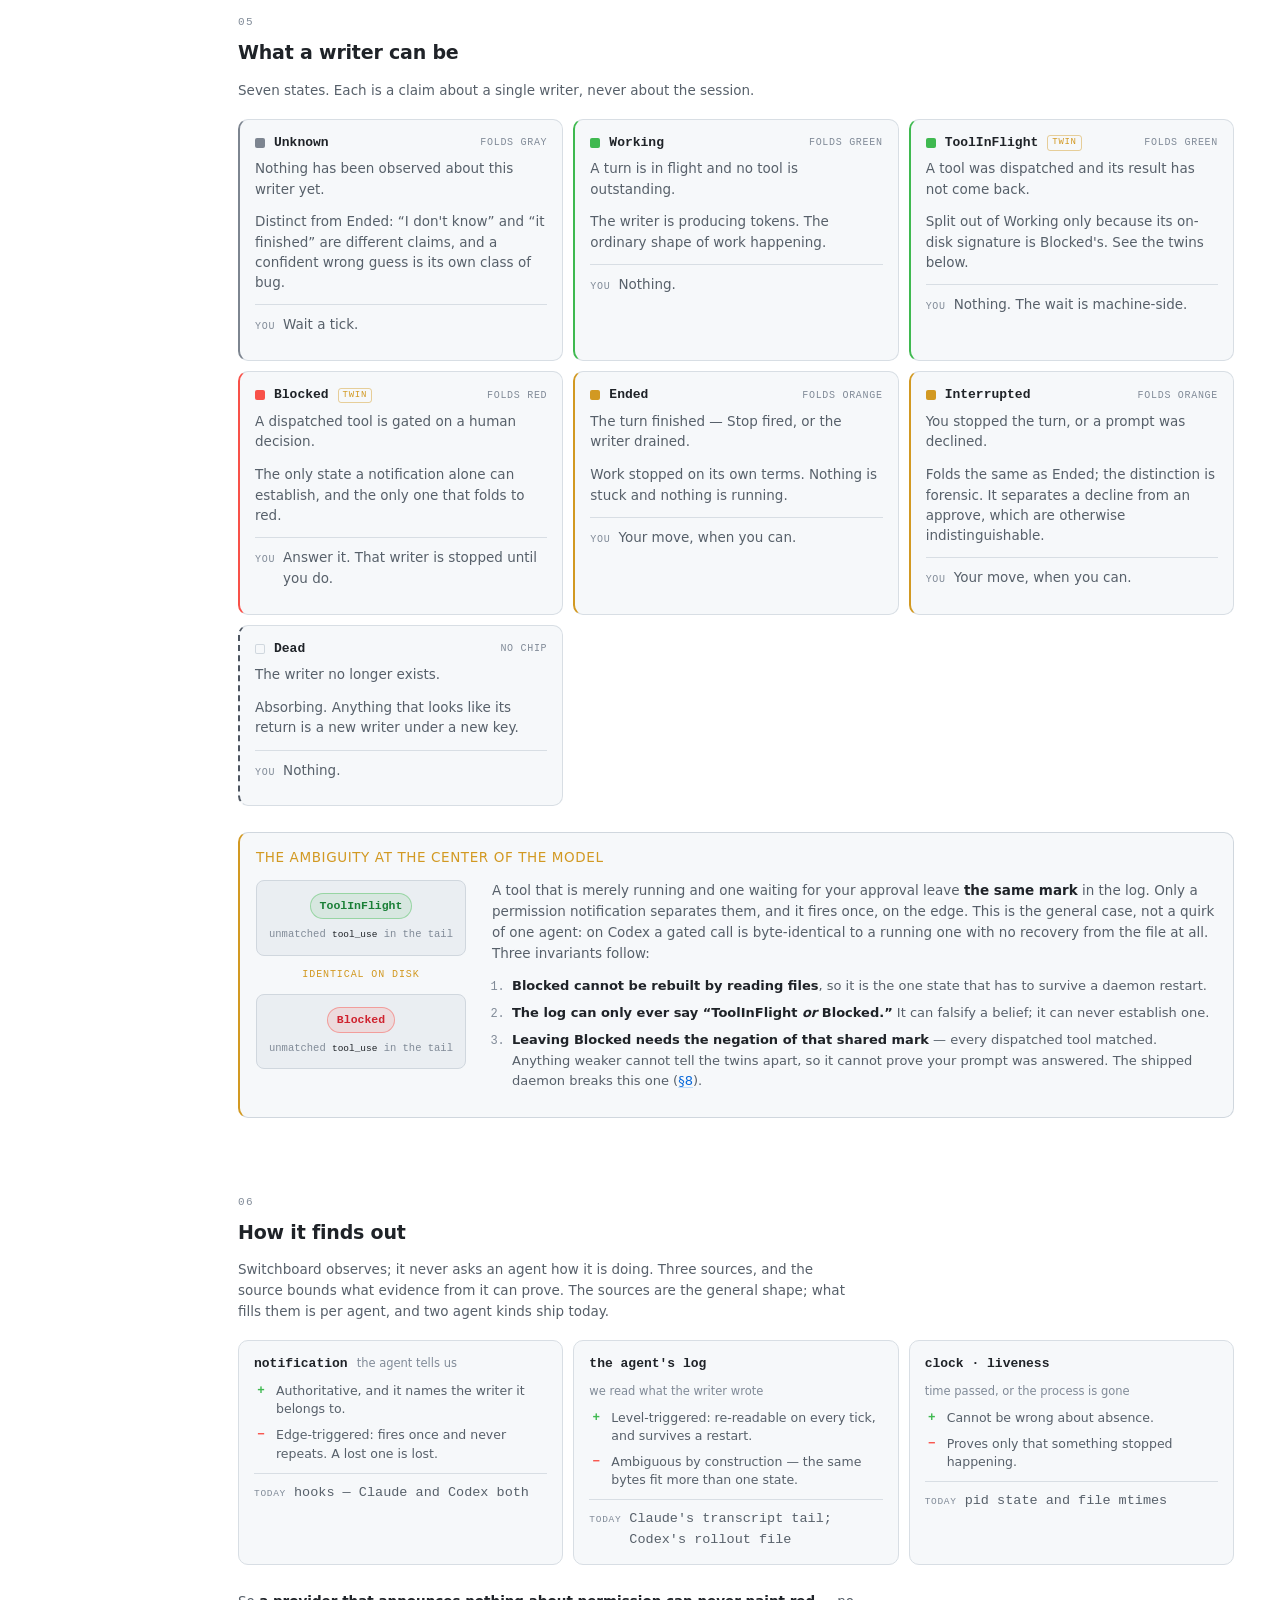
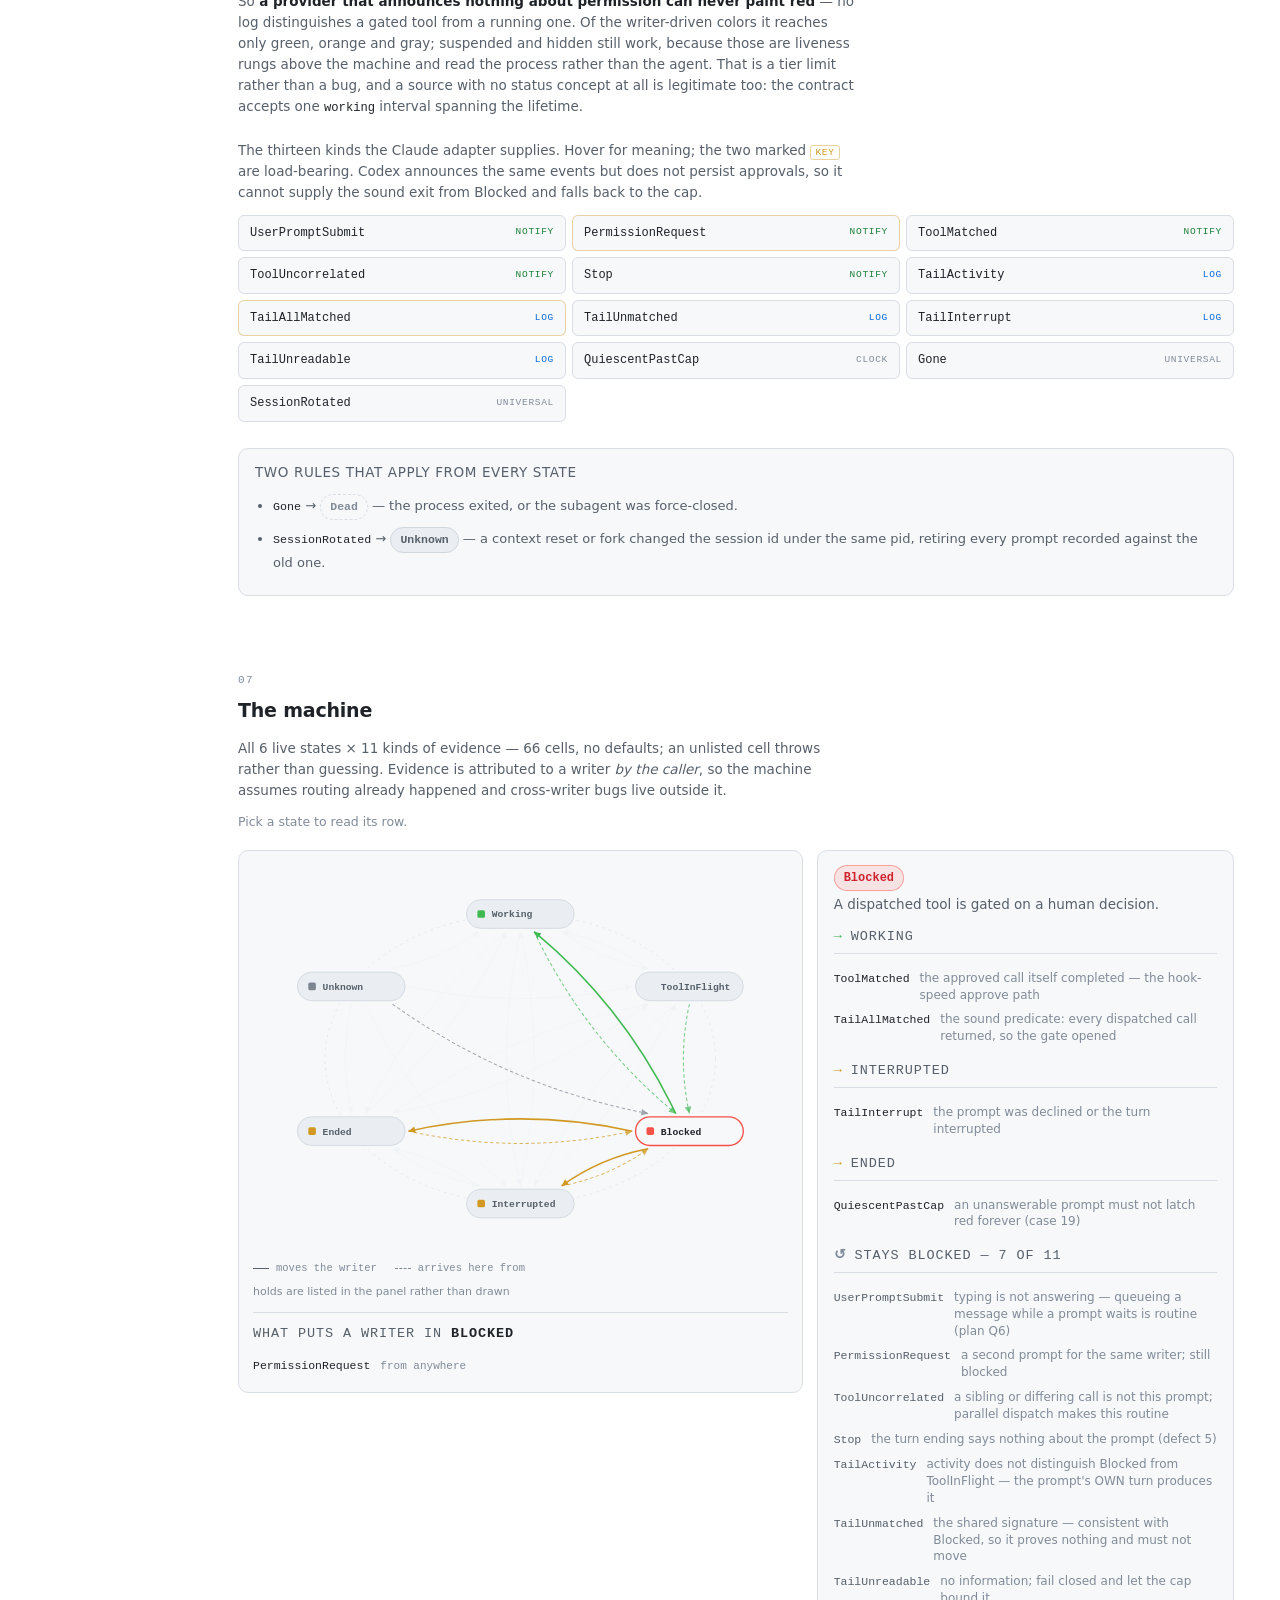
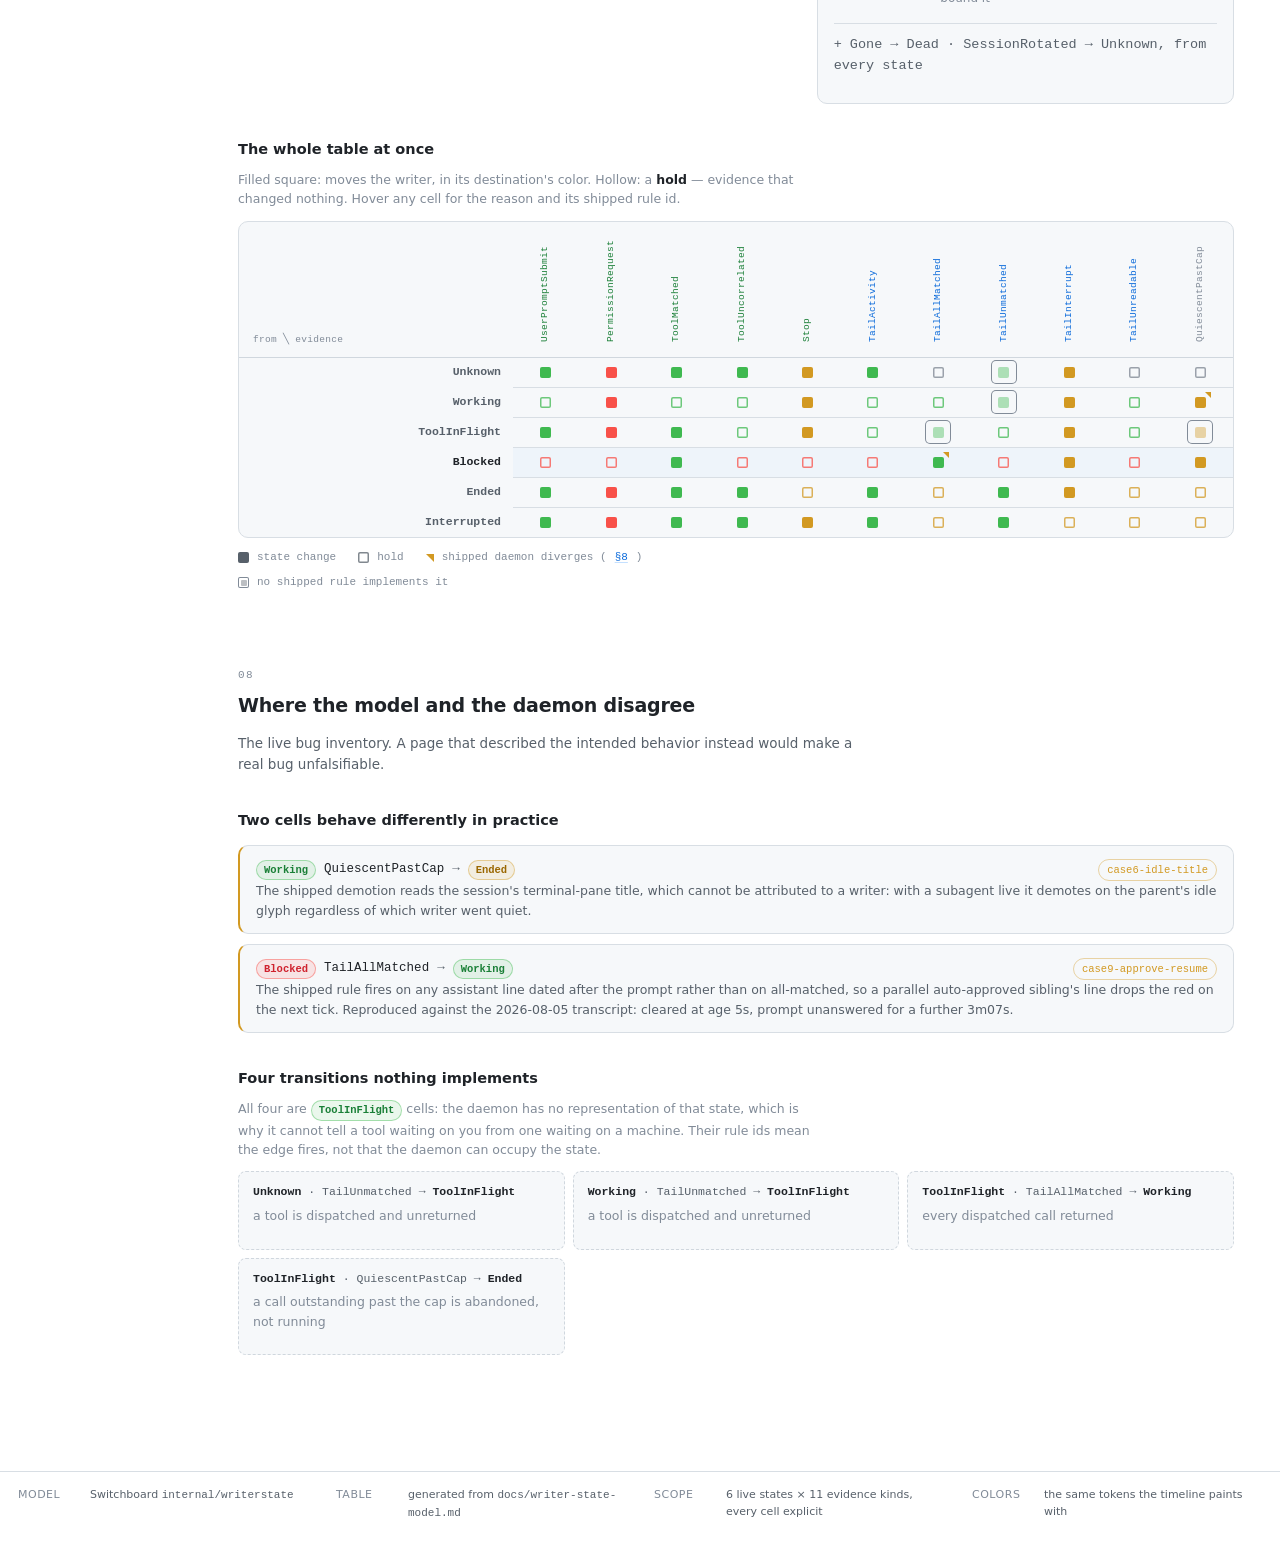
==== commit 8e9d3d2c: "fix(guide): correct the provider claims against the shipped code The provider reframe in the previou" ====
--- a/web/states.html
+++ b/web/states.html
@@ -118,8 +118,10 @@
       <section class="sec" id="timeline" data-num="01" data-rail="the six lane colors">
         <h3>The six lane colors</h3>
         <p>
-          Every bar on the <a href="./">dashboard</a> is one of six statuses. The whole vocabulary;
-          the rest of the page is where a color comes from.
+          Every bar on the <a href="./">dashboard</a> is one of six statuses. This is not dashboard
+          slang — it is the wire vocabulary of the
+          <a href="https://github.com/tjmisko/switchboard-dashboard/blob/main/docs/provider-contract.md">provider contract</a>,
+          which every source emits. The rest of the page is where a color comes from.
         </p>
         <div class="lanemap" id="lanemap"></div>
         <p class="lane-foot">
@@ -291,7 +293,9 @@
               <p>
                 A tool that is merely running and one waiting for your approval leave <b>the same
                 mark</b> in the log. Only a permission notification separates them, and it fires
-                once, on the edge. Three invariants follow:
+                once, on the edge. This is the general case, not a quirk of one agent: on Codex a
+                gated call is byte-identical to a running one with no recovery from the file at
+                all. Three invariants follow:
               </p>
               <ol class="fallout">
                 <li><b>Blocked cannot be rebuilt by reading files</b>, so it is the one state that has to survive a daemon restart.</li>
@@ -308,23 +312,26 @@
         <h3>How it finds out</h3>
         <p>
           Switchboard observes; it never asks an agent how it is doing. Three sources, and the
-          source bounds what evidence from it can prove. This is the contract a provider adapter
-          satisfies; Claude is the one instantiation shipping today.
+          source bounds what evidence from it can prove. The sources are the general shape; what
+          fills them is per agent, and two agent kinds ship today.
         </p>
 
         <div class="sources" id="sources"></div>
 
         <p>
-          So <b>a provider with no permission notification can never paint red</b> — no log
-          distinguishes a gated tool from a running one — and reaches only green, orange and gray.
-          A source with no status concept at all is still legitimate: the
-          <a href="https://github.com/tjmisko/switchboard-dashboard/blob/main/docs/provider-contract.md">provider contract</a>
-          accepts one <code>working</code> interval spanning the lifetime.
+          So <b>a provider that announces nothing about permission can never paint red</b> — no log
+          distinguishes a gated tool from a running one. Of the writer-driven colors it reaches
+          only green, orange and gray; suspended and hidden still work, because those are liveness
+          rungs above the machine and read the process rather than the agent. That is a tier limit
+          rather than a bug, and a source with no status concept at all is legitimate too: the
+          contract accepts one <code>working</code> interval spanning the lifetime.
         </p>
 
         <p class="ev-lead">
-          The thirteen kinds Claude supplies. Hover for meaning; the two marked
-          <span class="key-mark">key</span> are load-bearing.
+          The thirteen kinds the Claude adapter supplies. Hover for meaning; the two marked
+          <span class="key-mark">key</span> are load-bearing. Codex announces the same events but
+          does not persist approvals, so it cannot supply the sound exit from Blocked and falls
+          back to the cap.
         </p>
         <div class="evgrid" id="evgrid"></div>
 
@@ -332,7 +339,7 @@
           <p class="cap">two rules that apply from every state</p>
           <ul>
             <li><code>Gone</code> → <span class="pill pill-dead">Dead</span> — the process exited, or the subagent was force-closed.</li>
-            <li><code>SessionRotated</code> → <span class="pill pill-gray">Unknown</span> — a <code>/clear</code> or a fork changed the session id under the same pid, retiring every prompt recorded against the old one.</li>
+            <li><code>SessionRotated</code> → <span class="pill pill-gray">Unknown</span> — a context reset or fork changed the session id under the same pid, retiring every prompt recorded against the old one.</li>
           </ul>
         </div>
       </section>
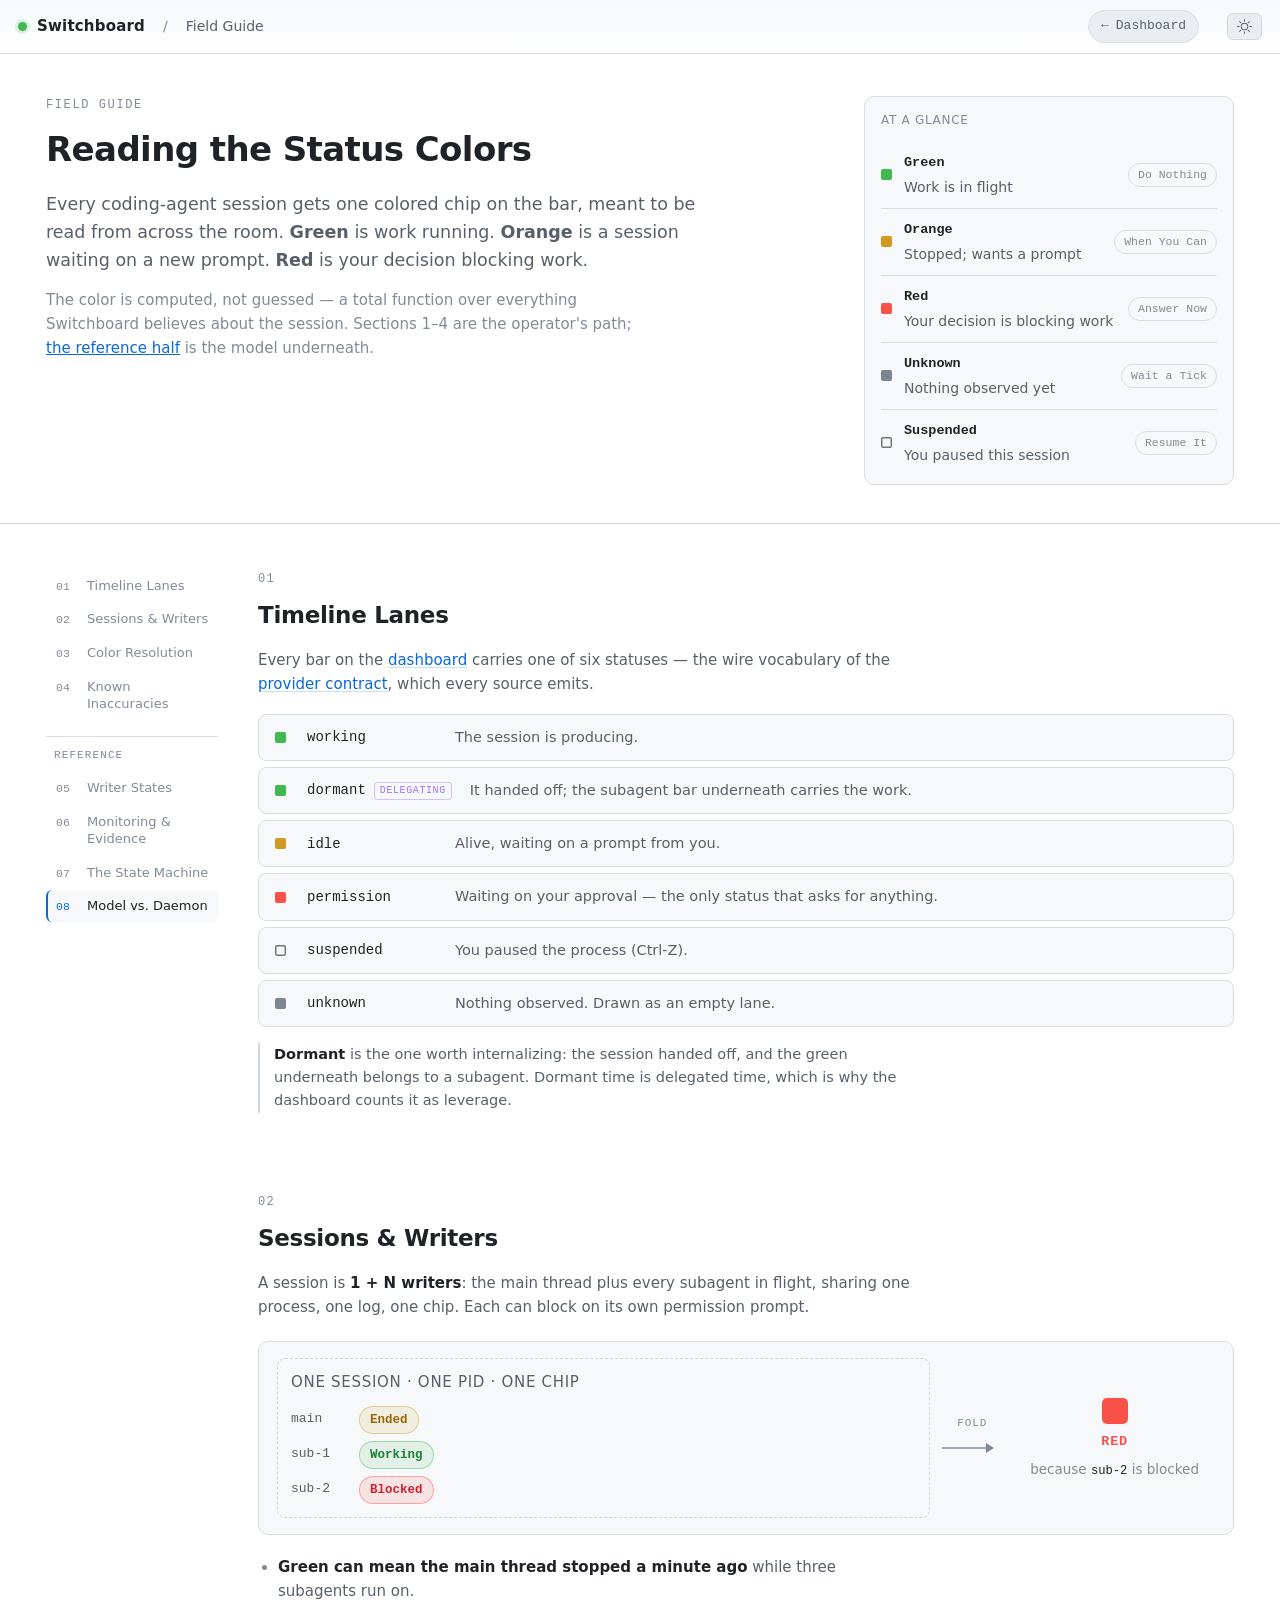
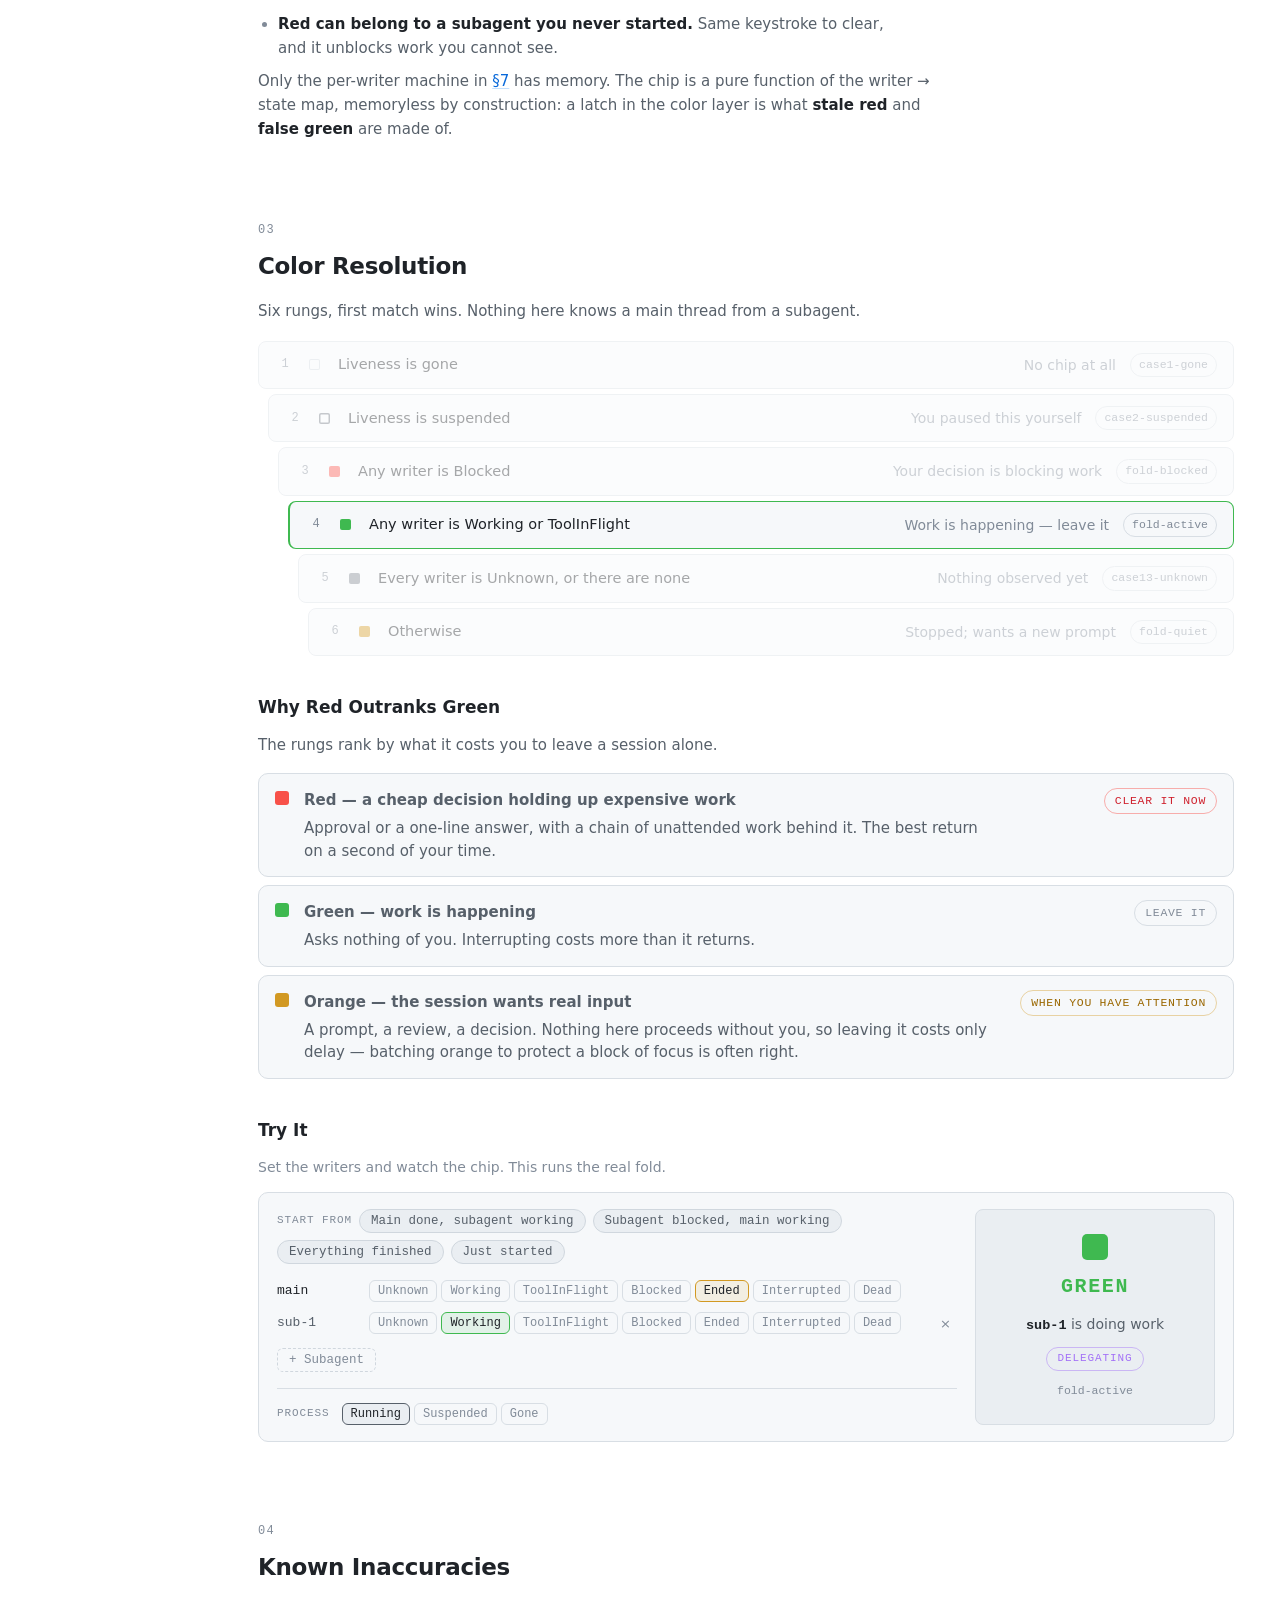
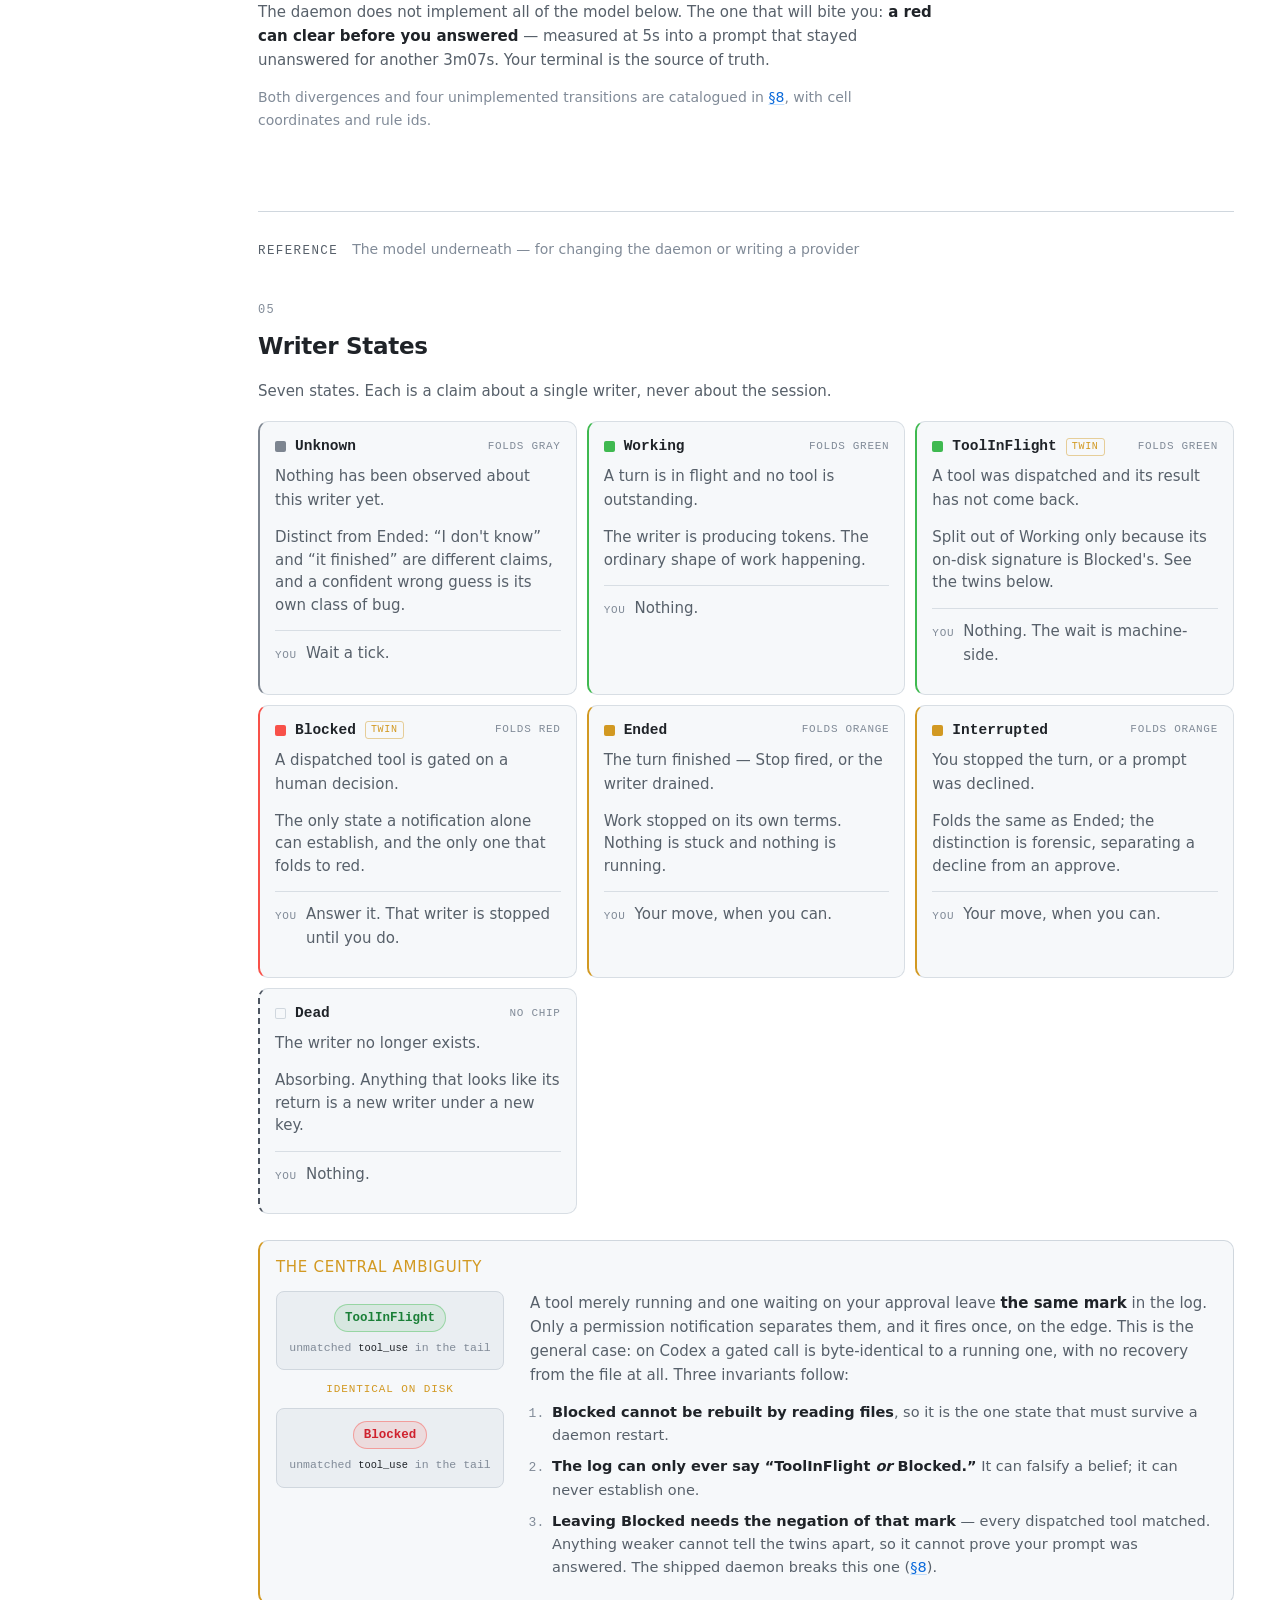
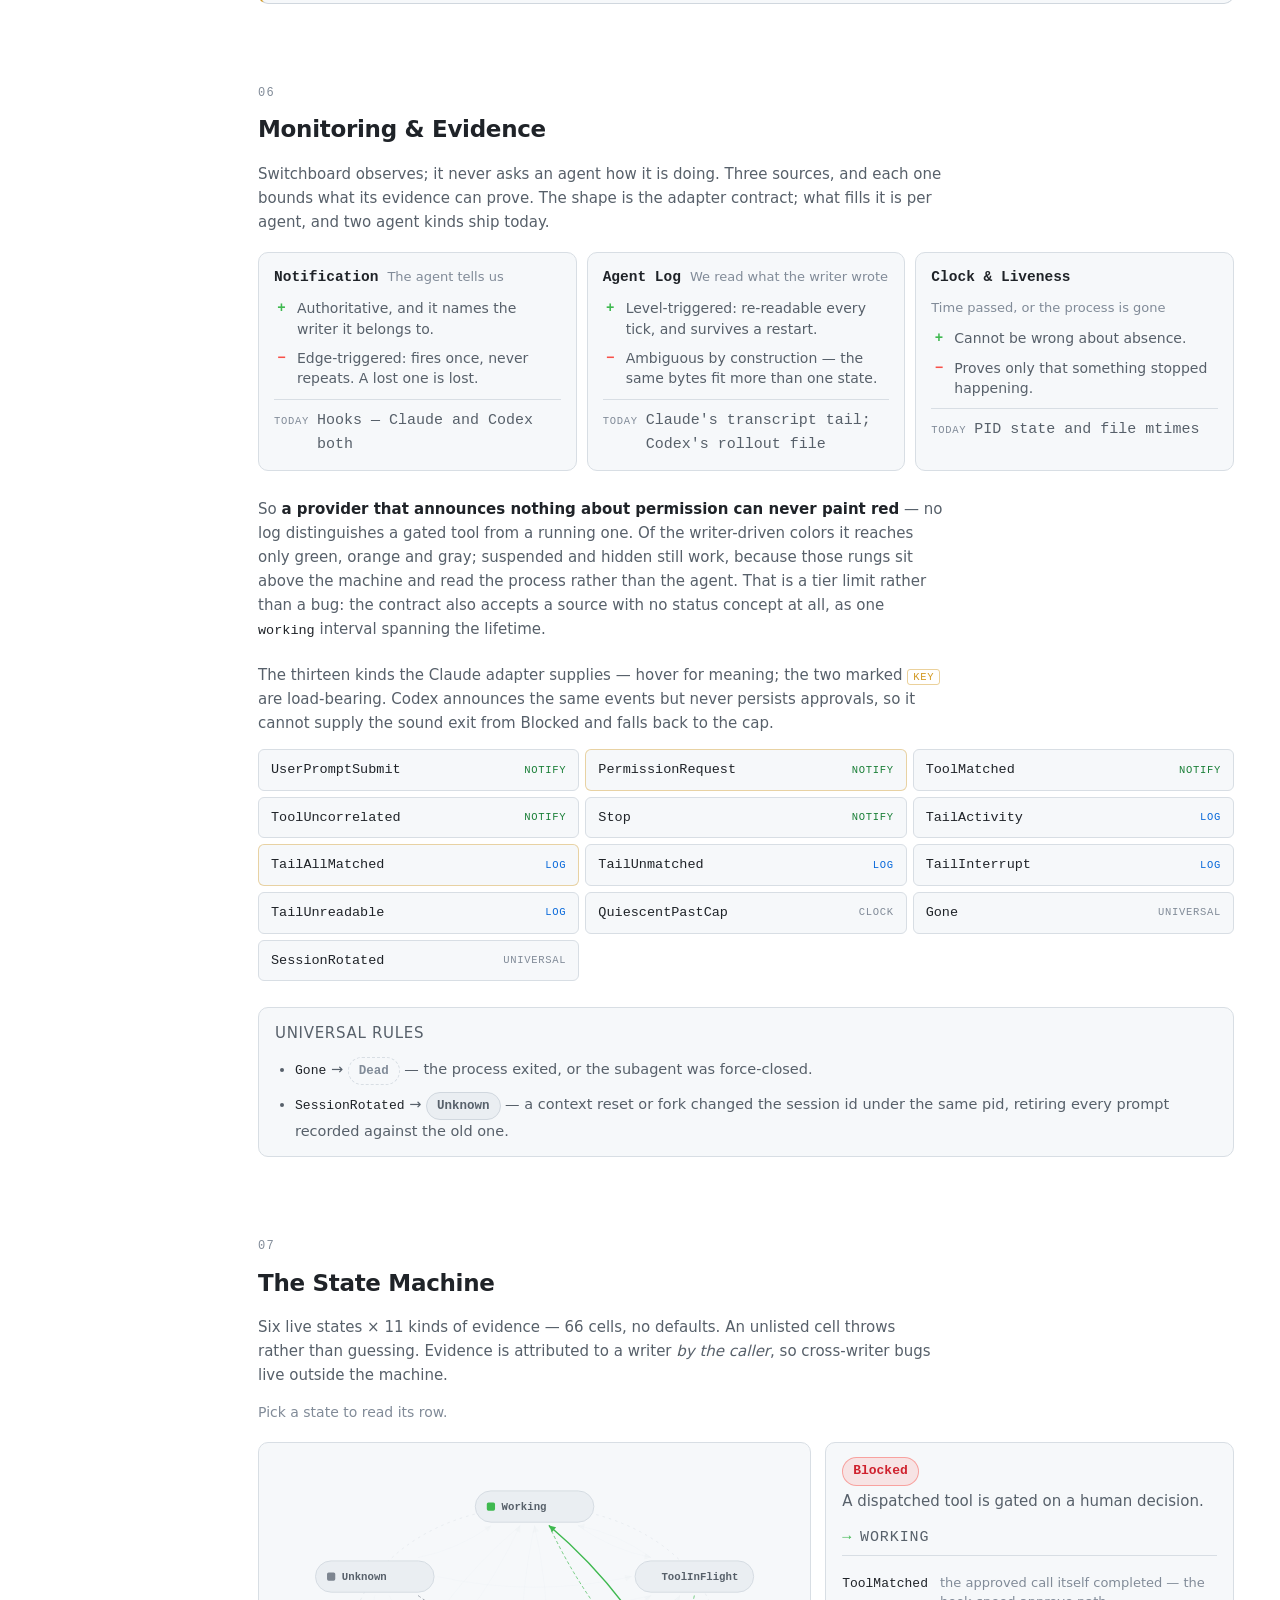
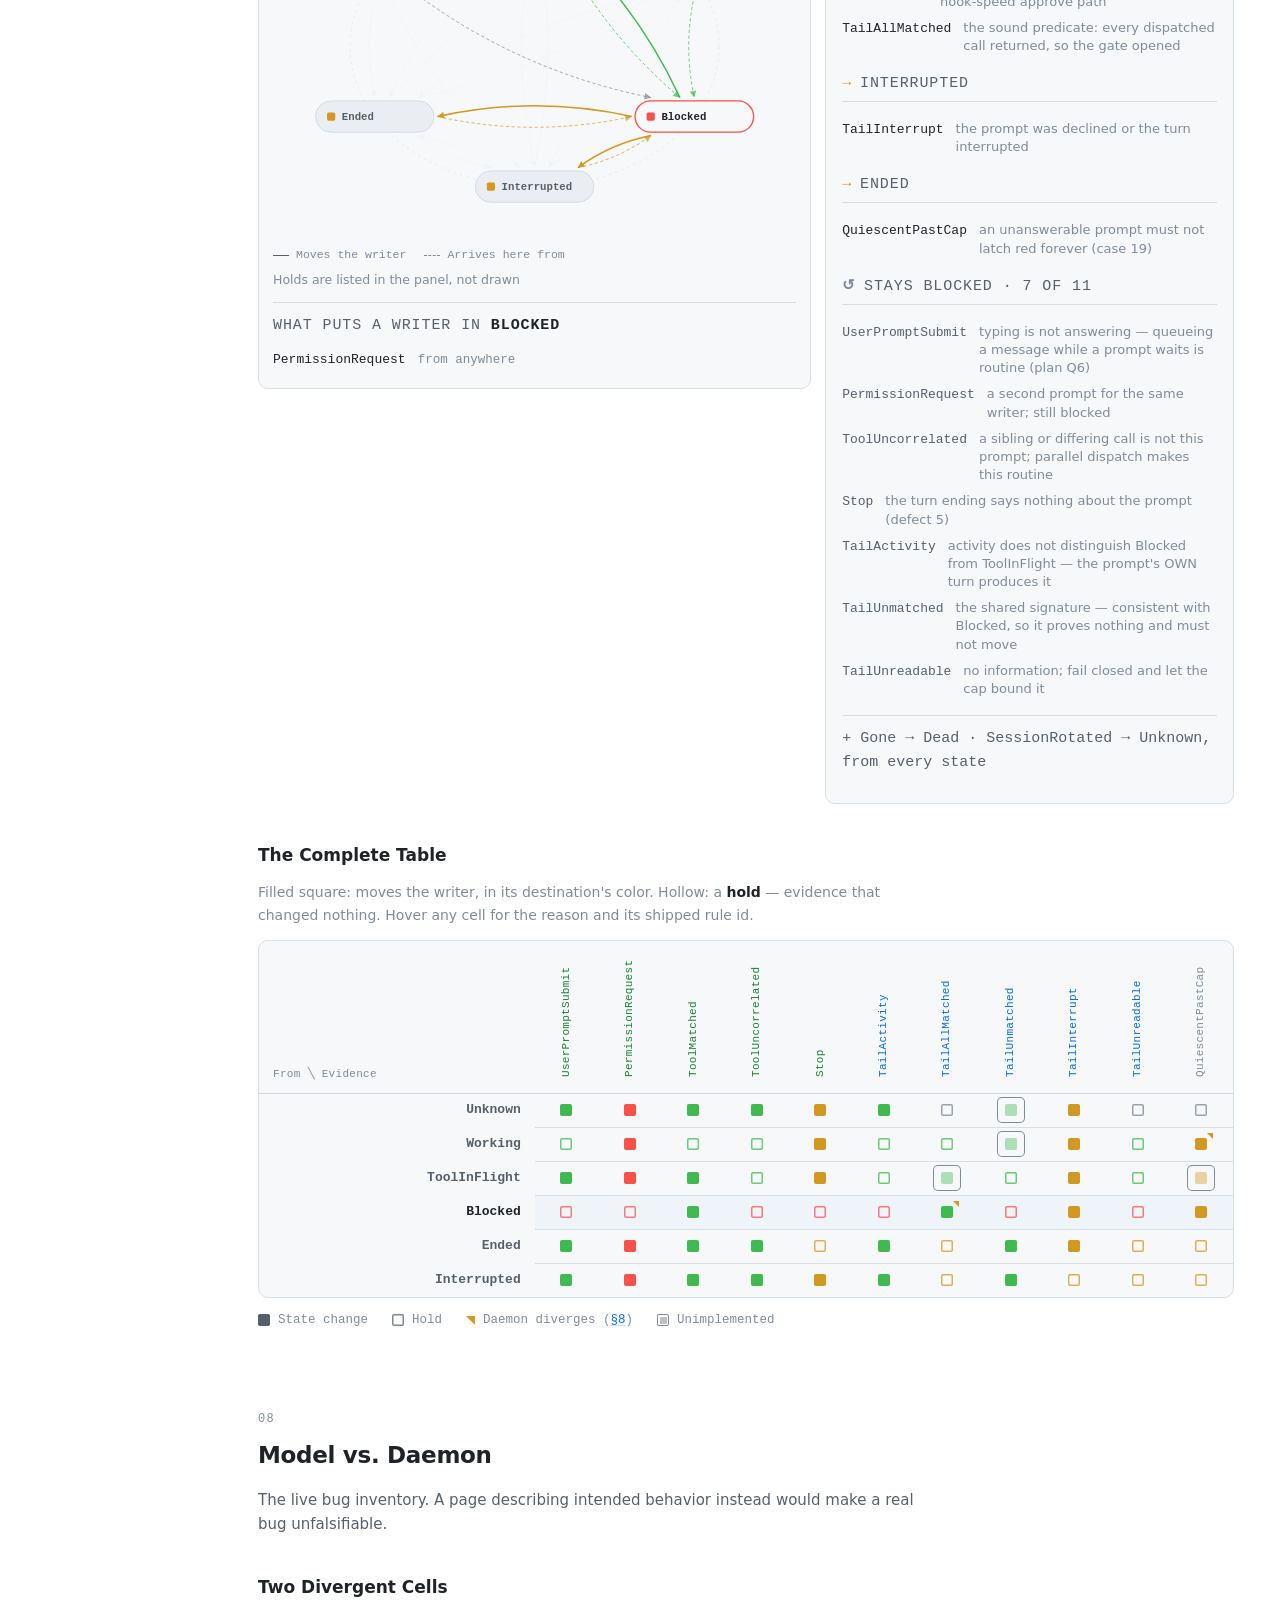
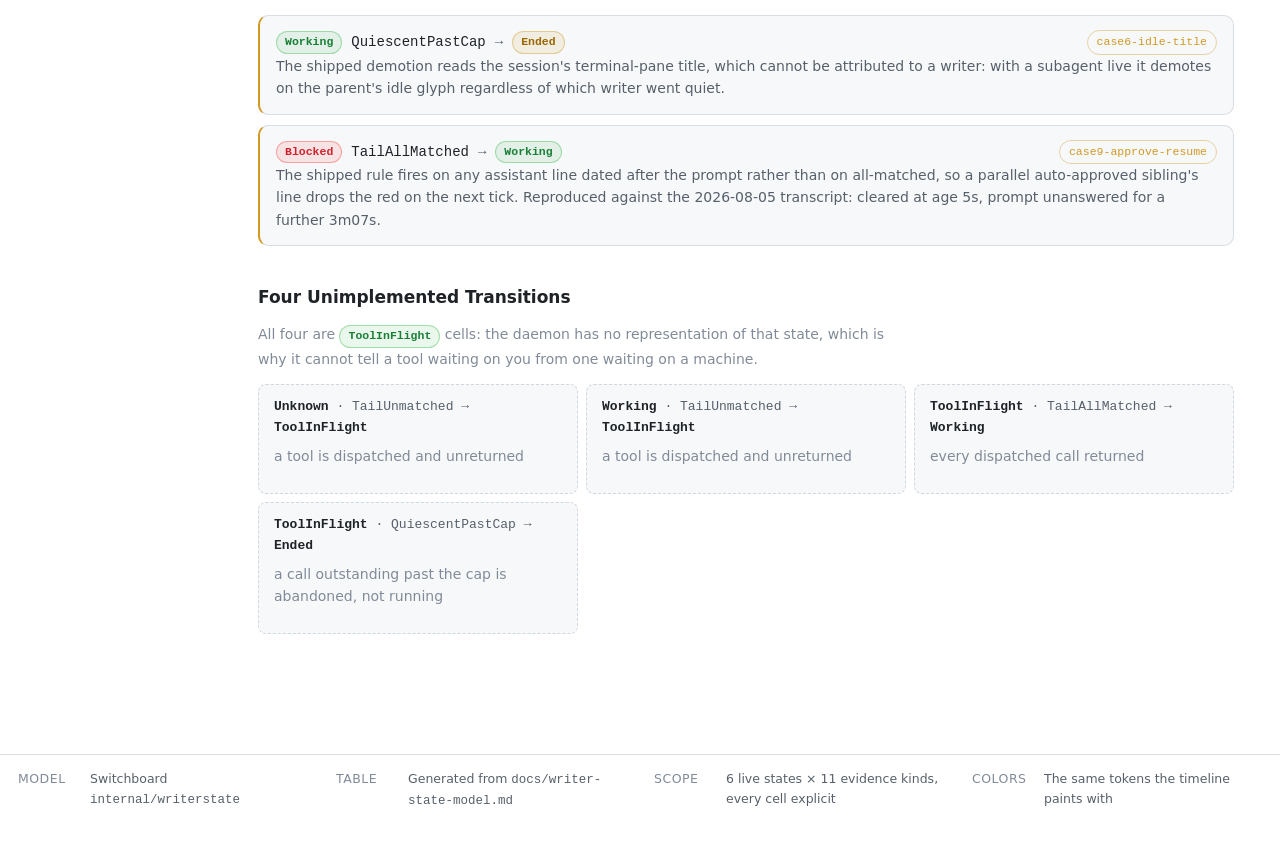
==== commit 852a6b55: "refactor(guide): raise the type scale and name the sections professionally The page was set at the d" ====
--- a/web/states.html
+++ b/web/states.html
@@ -4,7 +4,7 @@
   <meta charset="utf-8" />
   <meta name="viewport" content="width=device-width, initial-scale=1" />
   <meta name="color-scheme" content="dark light" />
-  <title>Switchboard · field guide</title>
+  <title>Switchboard · Field Guide</title>
   <link rel="icon" type="image/svg+xml" href="favicon.svg" />
   <link rel="stylesheet" href="style.css" />
   <link rel="stylesheet" href="states.css" />
@@ -34,11 +34,11 @@
       <span class="dot"></span>
       <h1>Switchboard</h1>
       <span class="sep">/</span>
-      <span class="muted">field guide</span>
+      <span class="muted">Field Guide</span>
     </div>
 
     <a class="backlink" href="./" title="back to the activity dashboard">
-      <span aria-hidden="true">←</span> dashboard
+      <span aria-hidden="true">←</span> Dashboard
     </a>
 
     <button id="theme-toggle" class="icon theme-toggle" title="toggle theme" aria-label="toggle color theme">
@@ -54,50 +54,48 @@
   <div class="hero-band">
   <section class="hero">
     <div class="hero-copy">
-      <p class="eyebrow">field guide</p>
-      <h2>What the status colors mean</h2>
+      <p class="eyebrow">Field Guide</p>
+      <h2>Reading the Status Colors</h2>
       <p class="lede">
-        Switchboard puts one colored chip on the bar for each coding-agent session, and the whole
-        model is meant to be read from across the room. <b>Green</b> is work running.
-        <b>Orange</b> is a session that has stopped and wants a new prompt. <b>Red</b> is a
-        decision of yours blocking work that could be running.
+        Every coding-agent session gets one colored chip on the bar, meant to be read from across
+        the room. <b>Green</b> is work running. <b>Orange</b> is a session waiting on a new prompt.
+        <b>Red</b> is your decision blocking work.
       </p>
       <p class="lede-sub">
-        The color is computed, not guessed — a total function over everything Switchboard currently
-        believes about the session. The first four sections are what an operator needs;
-        <a href="#states">the reference half</a> is the model underneath, for changing the daemon or
-        writing a provider.
+        The color is computed, not guessed — a total function over everything Switchboard believes
+        about the session. Sections 1–4 are the operator's path;
+        <a href="#states">the reference half</a> is the model underneath.
       </p>
     </div>
 
     <!-- The quick answer, before any theory. Each row jumps to where it is
          earned. -->
     <aside class="keystrip" aria-label="what each chip color means">
-      <p class="cap">at a glance</p>
+      <p class="cap">At a Glance</p>
       <a class="keyrow" href="#fold" data-color="green">
         <span class="sw sw-green" aria-hidden="true"></span>
-        <span class="kr-t"><b>green</b><span>work is in flight in the session</span></span>
-        <span class="kr-do">do nothing</span>
+        <span class="kr-t"><b>Green</b><span>Work is in flight</span></span>
+        <span class="kr-do">Do Nothing</span>
       </a>
       <a class="keyrow" href="#fold" data-color="orange">
         <span class="sw sw-orange" aria-hidden="true"></span>
-        <span class="kr-t"><b>orange</b><span>stopped; wants a new prompt</span></span>
-        <span class="kr-do">when you can</span>
+        <span class="kr-t"><b>Orange</b><span>Stopped; wants a prompt</span></span>
+        <span class="kr-do">When You Can</span>
       </a>
       <a class="keyrow" href="#fold" data-color="red">
         <span class="sw sw-red" aria-hidden="true"></span>
-        <span class="kr-t"><b>red</b><span>your decision is blocking work</span></span>
-        <span class="kr-do">answer now</span>
+        <span class="kr-t"><b>Red</b><span>Your decision is blocking work</span></span>
+        <span class="kr-do">Answer Now</span>
       </a>
       <a class="keyrow" href="#fold" data-color="gray">
         <span class="sw sw-gray" aria-hidden="true"></span>
-        <span class="kr-t"><b>unknown</b><span>nothing observed yet</span></span>
-        <span class="kr-do">wait a tick</span>
+        <span class="kr-t"><b>Unknown</b><span>Nothing observed yet</span></span>
+        <span class="kr-do">Wait a Tick</span>
       </a>
       <a class="keyrow" href="#fold" data-color="suspended">
         <span class="sw sw-susp" aria-hidden="true"></span>
-        <span class="kr-t"><b>suspended</b><span>you paused this session</span></span>
-        <span class="kr-do">fg it</span>
+        <span class="kr-t"><b>Suspended</b><span>You paused this session</span></span>
+        <span class="kr-do">Resume It</span>
       </a>
     </aside>
   </section>
@@ -115,25 +113,25 @@
            First, because it is the only section that turns a bar the reader is
            currently staring at into a sentence they can act on. Everything
            after it explains where these six colors come from. -->
-      <section class="sec" id="timeline" data-num="01" data-rail="the six lane colors">
-        <h3>The six lane colors</h3>
-        <p>
-          Every bar on the <a href="./">dashboard</a> is one of six statuses. This is not dashboard
-          slang — it is the wire vocabulary of the
+      <section class="sec" id="timeline" data-num="01" data-rail="Timeline Lanes">
+        <h3>Timeline Lanes</h3>
+        <p>
+          Every bar on the <a href="./">dashboard</a> carries one of six statuses — the wire
+          vocabulary of the
           <a href="https://github.com/tjmisko/switchboard-dashboard/blob/main/docs/provider-contract.md">provider contract</a>,
-          which every source emits. The rest of the page is where a color comes from.
+          which every source emits.
         </p>
         <div class="lanemap" id="lanemap"></div>
         <p class="lane-foot">
-          <b>dormant</b> is the one worth internalizing: the session handed off, and the green
-          underneath belongs to the subagent. Dormant time is delegated time, which is why the
+          <b>Dormant</b> is the one worth internalizing: the session handed off, and the green
+          underneath belongs to a subagent. Dormant time is delegated time, which is why the
           dashboard counts it as leverage.
         </p>
       </section>
 
       <!-- ===================== 2 · writers ===================== -->
-      <section class="sec" id="writers" data-num="02" data-rail="one chip, several writers">
-        <h3>One chip, several writers</h3>
+      <section class="sec" id="writers" data-num="02" data-rail="Sessions &amp; Writers">
+        <h3>Sessions &amp; Writers</h3>
 
         <p>
           A session is <b>1 + N writers</b>: the main thread plus every subagent in flight, sharing
@@ -143,7 +141,7 @@
         <figure class="fig">
           <div class="anatomy">
             <div class="an-session">
-              <p class="cap">one session · one pid · one chip</p>
+              <p class="cap">One Session · One PID · One Chip</p>
               <div class="an-writers">
                 <div class="an-w" data-state="Ended">
                   <span class="an-key">main</span>
@@ -160,7 +158,7 @@
               </div>
             </div>
             <div class="an-arrow" aria-hidden="true">
-              <span class="an-arrow-cap">fold</span>
+              <span class="an-arrow-cap">Fold</span>
               <svg viewBox="0 0 60 24" width="60" height="24"><path d="M0 12h46" /><path d="M44 7l8 5-8 5z" class="head" /></svg>
             </div>
             <div class="an-out">
@@ -173,75 +171,74 @@
 
         <ul class="conseq">
           <li><b>Green can mean the main thread stopped a minute ago</b> while three subagents run on.</li>
-          <li><b>Red can belong to a subagent you never started by hand.</b> It costs the same keystroke to clear and unblocks work you cannot see.</li>
+          <li><b>Red can belong to a subagent you never started.</b> Same keystroke to clear, and it unblocks work you cannot see.</li>
         </ul>
 
         <p>
           Only the per-writer machine in <a href="#machine">§7</a> has memory. The chip is a pure
-          function of the writer → state map, memoryless by construction, because a latch in the
-          color layer is what <b>stale red</b> and <b>false green</b> are made of.
+          function of the writer → state map, memoryless by construction: a latch in the color
+          layer is what <b>stale red</b> and <b>false green</b> are made of.
         </p>
       </section>
 
       <!-- ===================== 3 · the fold ===================== -->
-      <section class="sec" id="fold" data-num="03" data-rail="how the chip is chosen">
-        <h3>How the chip is chosen</h3>
+      <section class="sec" id="fold" data-num="03" data-rail="Color Resolution">
+        <h3>Color Resolution</h3>
         <p>Six rungs, first match wins. Nothing here knows a main thread from a subagent.</p>
 
         <ol class="ladder" id="ladder"></ol>
 
-        <h4>Why red sits above green</h4>
+        <h4>Why Red Outranks Green</h4>
         <p>The rungs rank by what it costs you to leave a session alone.</p>
 
         <div class="triage">
           <div class="tri">
             <span class="sw sw-red sw-md" aria-hidden="true"></span>
             <div>
-              <p class="tri-t">red — a cheap decision is holding up expensive work</p>
+              <p class="tri-t">Red — a cheap decision holding up expensive work</p>
               <p class="tri-d">
-                Approval or a one-line answer, and behind it a chain of work that would otherwise
-                run unattended. The best return on a second of your time.
+                Approval or a one-line answer, with a chain of unattended work behind it. The best
+                return on a second of your time.
               </p>
             </div>
-            <span class="tri-cost now">clear it now</span>
+            <span class="tri-cost now">Clear It Now</span>
           </div>
           <div class="tri">
             <span class="sw sw-green sw-md" aria-hidden="true"></span>
             <div>
-              <p class="tri-t">green — work is happening</p>
-              <p class="tri-d">Asks nothing of you. Interrupting it costs more than it returns.</p>
-            </div>
-            <span class="tri-cost">leave it</span>
+              <p class="tri-t">Green — work is happening</p>
+              <p class="tri-d">Asks nothing of you. Interrupting costs more than it returns.</p>
+            </div>
+            <span class="tri-cost">Leave It</span>
           </div>
           <div class="tri">
             <span class="sw sw-orange sw-md" aria-hidden="true"></span>
             <div>
-              <p class="tri-t">orange — the session wants real input</p>
+              <p class="tri-t">Orange — the session wants real input</p>
               <p class="tri-d">
-                A new prompt, a review, a decision you have to think about. Nothing here was going
-                to proceed without you, so leaving it costs only the delay — batching orange to
-                protect a block of focus is often the right trade.
+                A prompt, a review, a decision. Nothing here proceeds without you, so leaving it
+                costs only delay — batching orange to protect a block of focus is often right.
               </p>
             </div>
-            <span class="tri-cost later">when you have attention</span>
-          </div>
-        </div>
-
-        <h4>Try it</h4>
-        <p class="hint">Set the writers and watch the chip. This is the real fold.</p>
+            <span class="tri-cost later">When You Have Attention</span>
+          </div>
+        </div>
+
+        <h4>Try It</h4>
+        <p class="hint">Set the writers and watch the chip. This runs the real fold.</p>
 
         <div class="sandbox" id="sandbox">
           <div class="sb-controls">
             <div class="sb-presets">
-              <span class="sb-cap">start from</span>
-              <button type="button" class="sb-preset" data-preset="delegating">main done, subagent working</button>
-              <button type="button" class="sb-preset" data-preset="subblocked">subagent blocked, main working</button>
-              <button type="button" class="sb-preset" data-preset="quiet">everything finished</button>
-              <button type="button" class="sb-preset" data-preset="fresh">just started</button>
+              <span class="sb-cap">Start From</span>
+              <button type="button" class="sb-preset" data-preset="delegating">Main done, subagent working</button>
+              <button type="button" class="sb-preset" data-preset="subblocked">Subagent blocked, main working</button>
+              <button type="button" class="sb-preset" data-preset="quiet">Everything finished</button>
+              <button type="button" class="sb-preset" data-preset="fresh">Just started</button>
             </div>
             <div id="sb-writers" class="sb-writers"></div>
             <div class="sb-liveness">
-              <span class="sb-cap">process</span>
+              <span class="sb-cap">Process</span>
               <div class="sb-seg" id="sb-live" role="group" aria-label="process liveness"></div>
             </div>
           </div>
@@ -250,40 +247,40 @@
       </section>
 
       <!-- ===================== 4 · the caveat ===================== -->
-      <section class="sec" id="wrong" data-num="04" data-rail="when the chip is wrong">
-        <h3>When the chip is wrong</h3>
+      <section class="sec" id="wrong" data-num="04" data-rail="Known Inaccuracies">
+        <h3>Known Inaccuracies</h3>
         <p>
           The daemon does not implement all of the model below. The one that will bite you:
-          <b>a red can clear before you actually answered</b> — measured at 5s into a prompt that
-          stayed unanswered for another 3m07s. Your terminal is the source of truth.
+          <b>a red can clear before you answered</b> — measured at 5s into a prompt that stayed
+          unanswered for another 3m07s. Your terminal is the source of truth.
         </p>
         <p class="hint">
-          Both divergences and four unimplemented transitions, with cell coordinates and rule ids,
-          are in <a href="#drift">§8</a>.
+          Both divergences and four unimplemented transitions are catalogued in
+          <a href="#drift">§8</a>, with cell coordinates and rule ids.
         </p>
       </section>
 
       <!-- ===================== reference zone ===================== -->
       <div class="zone-break">
-        <span class="zone-label">reference</span>
-        <span class="zone-note">the model underneath — for anyone changing the daemon or writing a provider</span>
+        <span class="zone-label">Reference</span>
+        <span class="zone-note">The model underneath — for changing the daemon or writing a provider</span>
       </div>
 
       <!-- ===================== 5 · states ===================== -->
-      <section class="sec" id="states" data-num="05" data-zone="reference" data-rail="what a writer can be">
-        <h3>What a writer can be</h3>
+      <section class="sec" id="states" data-num="05" data-zone="reference" data-rail="Writer States">
+        <h3>Writer States</h3>
         <p>Seven states. Each is a claim about a single writer, never about the session.</p>
         <div class="statecards" id="statecards"></div>
 
         <div class="twins" id="twins">
-          <p class="cap">the ambiguity at the center of the model</p>
+          <p class="cap">The Central Ambiguity</p>
           <div class="twins-body">
             <div class="twins-diagram" aria-hidden="true">
               <div class="twin">
                 <span class="pill pill-green">ToolInFlight</span>
                 <span class="twin-sig">unmatched <code>tool_use</code> in the tail</span>
               </div>
-              <div class="twin-join"><span>identical on disk</span></div>
+              <div class="twin-join"><span>Identical on Disk</span></div>
               <div class="twin">
                 <span class="pill pill-red">Blocked</span>
                 <span class="twin-sig">unmatched <code>tool_use</code> in the tail</span>
@@ -291,16 +288,15 @@
             </div>
             <div class="twins-copy">
               <p>
-                A tool that is merely running and one waiting for your approval leave <b>the same
-                mark</b> in the log. Only a permission notification separates them, and it fires
-                once, on the edge. This is the general case, not a quirk of one agent: on Codex a
-                gated call is byte-identical to a running one with no recovery from the file at
-                all. Three invariants follow:
+                A tool merely running and one waiting on your approval leave <b>the same mark</b> in
+                the log. Only a permission notification separates them, and it fires once, on the
+                edge. This is the general case: on Codex a gated call is byte-identical to a running
+                one, with no recovery from the file at all. Three invariants follow:
               </p>
               <ol class="fallout">
-                <li><b>Blocked cannot be rebuilt by reading files</b>, so it is the one state that has to survive a daemon restart.</li>
+                <li><b>Blocked cannot be rebuilt by reading files</b>, so it is the one state that must survive a daemon restart.</li>
                 <li><b>The log can only ever say “ToolInFlight <em>or</em> Blocked.”</b> It can falsify a belief; it can never establish one.</li>
-                <li><b>Leaving Blocked needs the negation of that shared mark</b> — every dispatched tool matched. Anything weaker cannot tell the twins apart, so it cannot prove your prompt was answered. The shipped daemon breaks this one (<a href="#drift">§8</a>).</li>
+                <li><b>Leaving Blocked needs the negation of that mark</b> — every dispatched tool matched. Anything weaker cannot tell the twins apart, so it cannot prove your prompt was answered. The shipped daemon breaks this one (<a href="#drift">§8</a>).</li>
               </ol>
             </div>
           </div>
@@ -308,35 +304,35 @@
       </section>
 
       <!-- ===================== 6 · evidence ===================== -->
-      <section class="sec" id="evidence" data-num="06" data-zone="reference" data-rail="how it finds out">
-        <h3>How it finds out</h3>
-        <p>
-          Switchboard observes; it never asks an agent how it is doing. Three sources, and the
-          source bounds what evidence from it can prove. The sources are the general shape; what
-          fills them is per agent, and two agent kinds ship today.
+      <section class="sec" id="evidence" data-num="06" data-zone="reference" data-rail="Monitoring &amp; Evidence">
+        <h3>Monitoring &amp; Evidence</h3>
+        <p>
+          Switchboard observes; it never asks an agent how it is doing. Three sources, and each one
+          bounds what its evidence can prove. The shape is the adapter contract; what fills it is
+          per agent, and two agent kinds ship today.
         </p>
 
         <div class="sources" id="sources"></div>
 
         <p>
           So <b>a provider that announces nothing about permission can never paint red</b> — no log
-          distinguishes a gated tool from a running one. Of the writer-driven colors it reaches
-          only green, orange and gray; suspended and hidden still work, because those are liveness
-          rungs above the machine and read the process rather than the agent. That is a tier limit
-          rather than a bug, and a source with no status concept at all is legitimate too: the
-          contract accepts one <code>working</code> interval spanning the lifetime.
+          distinguishes a gated tool from a running one. Of the writer-driven colors it reaches only
+          green, orange and gray; suspended and hidden still work, because those rungs sit above the
+          machine and read the process rather than the agent. That is a tier limit rather than a
+          bug: the contract also accepts a source with no status concept at all, as one
+          <code>working</code> interval spanning the lifetime.
         </p>
 
         <p class="ev-lead">
-          The thirteen kinds the Claude adapter supplies. Hover for meaning; the two marked
+          The thirteen kinds the Claude adapter supplies — hover for meaning; the two marked
           <span class="key-mark">key</span> are load-bearing. Codex announces the same events but
-          does not persist approvals, so it cannot supply the sound exit from Blocked and falls
-          back to the cap.
+          never persists approvals, so it cannot supply the sound exit from Blocked and falls back
+          to the cap.
         </p>
         <div class="evgrid" id="evgrid"></div>
 
         <div class="universal">
-          <p class="cap">two rules that apply from every state</p>
+          <p class="cap">Universal Rules</p>
           <ul>
             <li><code>Gone</code> → <span class="pill pill-dead">Dead</span> — the process exited, or the subagent was force-closed.</li>
             <li><code>SessionRotated</code> → <span class="pill pill-gray">Unknown</span> — a context reset or fork changed the session id under the same pid, retiring every prompt recorded against the old one.</li>
@@ -345,12 +341,12 @@
       </section>
 
       <!-- ===================== 7 · the machine ===================== -->
-      <section class="sec" id="machine" data-num="07" data-zone="reference" data-rail="the machine">
-        <h3>The machine</h3>
-        <p>
-          All 6 live states × 11 kinds of evidence — 66 cells, no defaults; an unlisted cell throws
-          rather than guessing. Evidence is attributed to a writer <em>by the caller</em>, so the
-          machine assumes routing already happened and cross-writer bugs live outside it.
+      <section class="sec" id="machine" data-num="07" data-zone="reference" data-rail="The State Machine">
+        <h3>The State Machine</h3>
+        <p>
+          Six live states × 11 kinds of evidence — 66 cells, no defaults. An unlisted cell throws
+          rather than guessing. Evidence is attributed to a writer <em>by the caller</em>, so
+          cross-writer bugs live outside the machine.
         </p>
         <p class="hint">Pick a state to read its row.</p>
 
@@ -358,9 +354,9 @@
           <div class="machine-diagram">
             <svg id="machine-svg" role="img" aria-label="writer state transition diagram"></svg>
             <p class="mach-cap">
-              <span class="mc-item"><span class="mc-line solid"></span>moves the writer</span>
-              <span class="mc-item"><span class="mc-line dashed"></span>arrives here from</span>
-              <span class="mc-item mc-note">holds are listed in the panel rather than drawn</span>
+              <span class="mc-item"><span class="mc-line solid"></span>Moves the writer</span>
+              <span class="mc-item"><span class="mc-line dashed"></span>Arrives here from</span>
+              <span class="mc-item mc-note">Holds are listed in the panel, not drawn</span>
             </p>
             <!-- the reverse question the panel doesn't answer: not "what does
                  evidence do to a writer here" but "what put it here". For
@@ -371,7 +367,7 @@
           <div class="machine-panel" id="machine-panel"></div>
         </div>
 
-        <h4>The whole table at once</h4>
+        <h4>The Complete Table</h4>
         <p class="hint">
           Filled square: moves the writer, in its destination's color. Hollow: a <b>hold</b> —
           evidence that changed nothing. Hover any cell for the reason and its shipped rule id.
@@ -380,30 +376,32 @@
           <table class="matrix" id="matrix"></table>
         </div>
         <p class="matrix-key">
-          <span class="mk"><span class="mk-sq"></span>state change</span>
-          <span class="mk"><span class="mk-ring"></span>hold</span>
-          <span class="mk"><span class="mk-div"></span>shipped daemon diverges (<a href="#drift">§8</a>)</span>
-          <span class="mk"><span class="mk-gap"></span>no shipped rule implements it</span>
+          <span class="mk"><span class="mk-sq"></span>State change</span>
+          <span class="mk"><span class="mk-ring"></span>Hold</span>
+          <!-- the label is one span so the anchor is not itself a flex item;
+               as a direct child it would collect the row's 8px gap on both
+               sides and read as "diverges ( §8 )" -->
+          <span class="mk"><span class="mk-div"></span><span>Daemon diverges (<a href="#drift">§8</a>)</span></span>
+          <span class="mk"><span class="mk-gap"></span>Unimplemented</span>
         </p>
       </section>
 
       <!-- ===================== 8 · drift ===================== -->
-      <section class="sec" id="drift" data-num="08" data-zone="reference" data-rail="model vs. daemon">
-        <h3>Where the model and the daemon disagree</h3>
-        <p>
-          The live bug inventory. A page that described the intended behavior instead would make a
-          real bug unfalsifiable.
-        </p>
-
-        <h4>Two cells behave differently in practice</h4>
+      <section class="sec" id="drift" data-num="08" data-zone="reference" data-rail="Model vs. Daemon">
+        <h3>Model vs. Daemon</h3>
+        <p>
+          The live bug inventory. A page describing intended behavior instead would make a real bug
+          unfalsifiable.
+        </p>
+
+        <h4>Two Divergent Cells</h4>
         <div class="drifts" id="drifts"></div>
 
-        <h4>Four transitions nothing implements</h4>
+        <h4>Four Unimplemented Transitions</h4>
         <p class="hint">
           All four are <span class="pill pill-green pill-sm">ToolInFlight</span> cells: the daemon
           has no representation of that state, which is why it cannot tell a tool waiting on you
-          from one waiting on a machine. Their rule ids mean the edge fires, not that the daemon
-          can occupy the state.
+          from one waiting on a machine.
         </p>
         <div class="gaps" id="gaps"></div>
       </section>
@@ -414,10 +412,10 @@
   <div id="tooltip" class="tooltip" hidden></div>
 
   <footer class="footer">
-    <div class="footer-item"><span class="fk">model</span><span class="fv">Switchboard <code>internal/writerstate</code></span></div>
-    <div class="footer-item"><span class="fk">table</span><span class="fv">generated from <code>docs/writer-state-model.md</code></span></div>
-    <div class="footer-item"><span class="fk">scope</span><span class="fv">6 live states × 11 evidence kinds, every cell explicit</span></div>
-    <div class="footer-item"><span class="fk">colors</span><span class="fv">the same tokens the timeline paints with</span></div>
+    <div class="footer-item"><span class="fk">Model</span><span class="fv">Switchboard <code>internal/writerstate</code></span></div>
+    <div class="footer-item"><span class="fk">Table</span><span class="fv">Generated from <code>docs/writer-state-model.md</code></span></div>
+    <div class="footer-item"><span class="fk">Scope</span><span class="fv">6 live states × 11 evidence kinds, every cell explicit</span></div>
+    <div class="footer-item"><span class="fk">Colors</span><span class="fv">The same tokens the timeline paints with</span></div>
   </footer>
 
   <script src="states-model.js"></script>
--- a/web/states.css
+++ b/web/states.css
@@ -29,7 +29,11 @@
   --fg-red: #cf222e; --fg-green: #1a7f37; --fg-orange: #9a6700; --fg-blue: #0969da;
 }
 
-.guide-body { line-height: 1.55; }
+/* The page reads at a larger measure than the dashboard: the dashboard is
+   glanced at, this is read. Prose sits at 15px against the app's 14px base, and
+   every label scales with it — a 15px paragraph under a 10px caption reads as
+   two documents stacked. */
+.guide-body { line-height: 1.6; }
 
 /* ---------- chrome ---------- */
 .guide-body .topbar { position: sticky; top: 0; z-index: 40; backdrop-filter: blur(6px); }
@@ -39,37 +43,39 @@
 .backlink {
   margin-left: auto;
   display: inline-flex; align-items: center; gap: 7px;
-  font-family: var(--mono); font-size: 12px;
+  font-family: var(--mono); font-size: 13px;
   color: var(--fg-muted); text-decoration: none;
-  padding: 5px 11px; border-radius: 999px;
+  padding: 5px 12px; border-radius: 999px;
   border: 1px solid var(--border-soft); background: var(--bg-elev-2);
 }
 .backlink:hover { color: var(--fg); border-color: var(--fg-dim); }
 
 /* ---------- typography ---------- */
 .guide h3 {
-  font-size: 19px; font-weight: 600; letter-spacing: -0.2px;
-  margin: 0 0 12px; color: var(--fg);
+  font-size: 23px; font-weight: 600; letter-spacing: -0.3px;
+  margin: 0 0 14px; color: var(--fg);
 }
 .guide h4 {
-  font-size: 14.5px; font-weight: 600;
-  margin: 34px 0 10px; color: var(--fg);
-}
-.guide p { max-width: 72ch; margin: 0 0 12px; color: var(--fg-muted); font-size: 13.5px; }
+  font-size: 17px; font-weight: 600;
+  margin: 38px 0 12px; color: var(--fg);
+}
+.guide p { max-width: 72ch; margin: 0 0 14px; color: var(--fg-muted); font-size: 15px; }
 .guide p b, .guide li b { color: var(--fg); font-weight: 600; }
 .guide a { color: var(--accent); text-decoration-color: rgba(88, 166, 255, 0.35); text-underline-offset: 2px; }
 .guide code, .keystrip code, .hero code { font-family: var(--mono); font-size: 0.9em; color: var(--fg); }
 .eyebrow {
-  font-family: var(--mono); font-size: 11px; text-transform: uppercase;
-  letter-spacing: 1.6px; color: var(--fg-dim); margin: 0 0 12px;
-}
-.hint { font-size: 12.5px !important; color: var(--fg-dim) !important; }
+  font-family: var(--mono); font-size: 12px; text-transform: uppercase;
+  letter-spacing: 1.6px; color: var(--fg-dim); margin: 0 0 14px;
+}
+.hint { font-size: 14px !important; color: var(--fg-dim) !important; }
 
 /* a section label, in the dashboard's .box-label idiom */
 .cap {
-  font-size: 11px; text-transform: uppercase; letter-spacing: 0.6px;
+  font-size: 12px; text-transform: uppercase; letter-spacing: 0.7px;
   color: var(--fg-dim); margin: 0 0 12px !important;
 }
+
+.guide-body .footer { font-size: 12.5px; }
 
 /* ---------- the status swatch ----------
    The page's one repeated object, and deliberately the same one the dashboard's
@@ -80,9 +86,9 @@
    these two are the pair a reader most needs to tell apart — one is a fact
    about the process, the other an absence of facts about the writers. Hidden is
    hollow for the honest reason: the timeline paints nothing at all. */
-.sw { flex: none; width: 10px; height: 10px; border-radius: 2px; }
-.sw-md { width: 13px; height: 13px; border-radius: 3px; }
-.sw-lg { width: 24px; height: 24px; border-radius: 4px; }
+.sw { flex: none; width: 11px; height: 11px; border-radius: 2px; }
+.sw-md { width: 14px; height: 14px; border-radius: 3px; }
+.sw-lg { width: 26px; height: 26px; border-radius: 5px; }
 
 .sw-red { background: var(--c-permission); }
 .sw-green { background: var(--c-working); }
@@ -102,11 +108,11 @@
   padding: 42px 26px 38px;
 }
 .hero h2 {
-  font-size: 27px; font-weight: 600; letter-spacing: -0.4px; line-height: 1.25;
-  margin: 0 0 18px; color: var(--fg);
-}
-.hero .lede { font-size: 15px; line-height: 1.6; color: var(--fg-muted); max-width: 64ch; margin: 0 0 12px; }
-.hero .lede-sub { font-size: 13px; color: var(--fg-dim); max-width: 64ch; margin: 0; }
+  font-size: 34px; font-weight: 600; letter-spacing: -0.6px; line-height: 1.2;
+  margin: 0 0 20px; color: var(--fg);
+}
+.hero .lede { font-size: 17.5px; line-height: 1.6; color: var(--fg-muted); max-width: 60ch; margin: 0 0 14px; }
+.hero .lede-sub { font-size: 15px; color: var(--fg-dim); max-width: 62ch; margin: 0; }
 .hero a { color: var(--accent); }
 
 /* the at-a-glance key: the dashboard's .box, with the legend's own rows */
@@ -117,46 +123,46 @@
   padding: 14px 16px 8px;
 }
 .keyrow {
-  display: grid; grid-template-columns: 10px 1fr max-content;
+  display: grid; grid-template-columns: 11px 1fr max-content;
   align-items: center; gap: 12px;
-  padding: 9px 0;
+  padding: 10px 0;
   text-decoration: none; color: inherit;
   border-bottom: 1px solid var(--border-soft);
 }
 .keyrow:last-child { border-bottom: 0; }
 .keyrow:hover .kr-t b { color: var(--accent); }
 .kr-t { display: flex; flex-direction: column; gap: 2px; min-width: 0; }
-.kr-t b { font-family: var(--mono); font-size: 12px; color: var(--fg); font-weight: 600; }
-.kr-t span { font-size: 12.5px; color: var(--fg-muted); }
+.kr-t b { font-family: var(--mono); font-size: 13.5px; color: var(--fg); font-weight: 600; }
+.kr-t span { font-size: 14px; color: var(--fg-muted); }
 .kr-do {
-  font-family: var(--mono); font-size: 10.5px; color: var(--fg-dim);
+  font-family: var(--mono); font-size: 11.5px; color: var(--fg-dim);
   white-space: nowrap;
-  padding: 2px 8px; border: 1px solid var(--border-soft); border-radius: 999px;
+  padding: 2px 9px; border: 1px solid var(--border-soft); border-radius: 999px;
 }
 .keyrow:hover .kr-do { color: var(--fg-muted); border-color: var(--fg-dim); }
 
 /* ---------- shell + rail ---------- */
 .guide-shell {
-  display: grid; grid-template-columns: 152px minmax(0, 1fr);
+  display: grid; grid-template-columns: 172px minmax(0, 1fr);
   gap: 40px; max-width: 1240px; margin: 0 auto; padding: 0 26px;
 }
 .rail { position: sticky; top: 62px; align-self: start; padding-top: 46px; }
 .rail ol { list-style: none; margin: 0; padding: 0; display: flex; flex-direction: column; gap: 2px; }
 .rail a {
-  display: grid; grid-template-columns: 20px 1fr; gap: 9px; align-items: baseline;
-  padding: 6px 8px; border-radius: 6px;
+  display: grid; grid-template-columns: 22px 1fr; gap: 9px; align-items: baseline;
+  padding: 7px 8px; border-radius: 6px;
   text-decoration: none; color: var(--fg-dim);
   border-left: 2px solid transparent;
-  font-size: 12px; line-height: 1.3;
-}
-.rail a .rn { font-family: var(--mono); font-size: 10.5px; color: var(--fg-dim); }
+  font-size: 13px; line-height: 1.35;
+}
+.rail a .rn { font-family: var(--mono); font-size: 11.5px; color: var(--fg-dim); }
 .rail a:hover { color: var(--fg-muted); background: var(--bg-elev); }
 .rail a.on { color: var(--fg); border-left-color: var(--accent); background: var(--bg-elev); }
 .rail a.on .rn { color: var(--accent); }
 
 .rail-sep {
   margin: 14px 0 6px; padding: 0 8px;
-  font-family: var(--mono); font-size: 9.5px; text-transform: uppercase; letter-spacing: 1.1px;
+  font-family: var(--mono); font-size: 11px; text-transform: uppercase; letter-spacing: 1.1px;
   color: var(--fg-dim); border-top: 1px solid var(--border-soft); padding-top: 10px;
 }
 
@@ -168,25 +174,21 @@
   margin: 0 0 40px; padding-top: 26px; border-top: 1px solid var(--border);
 }
 .zone-label {
-  font-family: var(--mono); font-size: 11px; text-transform: uppercase; letter-spacing: 1.4px;
+  font-family: var(--mono); font-size: 12.5px; text-transform: uppercase; letter-spacing: 1.4px;
   color: var(--fg-muted);
 }
-.zone-note { font-size: 12.5px; color: var(--fg-dim); }
+.zone-note { font-size: 14px; color: var(--fg-dim); }
 
 .guide { padding: 46px 0 40px; min-width: 0; }
-.sec { margin-bottom: 76px; scroll-margin-top: 74px; }
+.sec { margin-bottom: 80px; scroll-margin-top: 74px; }
 .sec::before {
   content: attr(data-num);
-  display: block; font-family: var(--mono); font-size: 11px;
-  letter-spacing: 1.4px; color: var(--fg-dim); margin-bottom: 7px;
-}
-
-/* ---------- 1 · anatomy figure ---------- */
+  display: block; font-family: var(--mono); font-size: 12px;
+  letter-spacing: 1.4px; color: var(--fg-dim); margin-bottom: 8px;
+}
+
+/* ---------- 2 · anatomy figure ---------- */
 .fig { margin: 22px 0 20px; }
-.fig figcaption {
-  font-size: 12.5px; color: var(--fg-dim); margin-top: 11px; max-width: 68ch;
-  border-left: 2px solid var(--border); padding-left: 12px;
-}
 .anatomy {
   display: flex; align-items: center; gap: 6px; flex-wrap: wrap;
   background: var(--bg-elev); border: 1px solid var(--border-soft);
@@ -195,105 +197,81 @@
 .an-session { flex: 1 1 300px; border: 1px dashed var(--border); border-radius: 8px; padding: 11px 13px 13px; }
 .an-writers { display: flex; flex-direction: column; gap: 7px; }
 .an-w { display: flex; align-items: center; gap: 12px; }
-.an-key { font-family: var(--mono); font-size: 12px; color: var(--fg-muted); min-width: 52px; }
+.an-key { font-family: var(--mono); font-size: 13px; color: var(--fg-muted); min-width: 56px; }
 .an-arrow { display: flex; flex-direction: column; align-items: center; gap: 3px; padding: 0 6px; }
-.an-arrow-cap { font-family: var(--mono); font-size: 10px; text-transform: uppercase; letter-spacing: 0.9px; color: var(--fg-dim); }
+.an-arrow-cap { font-family: var(--mono); font-size: 11px; text-transform: uppercase; letter-spacing: 0.9px; color: var(--fg-dim); }
 .an-arrow svg path { stroke: var(--fg-dim); stroke-width: 1.4; fill: none; }
 .an-arrow svg path.head { fill: var(--fg-dim); stroke: none; }
 .an-out { display: flex; flex-direction: column; align-items: center; gap: 7px; padding: 4px 16px 0; }
-.an-out-t { font-family: var(--mono); font-size: 12px; font-weight: 700; color: var(--c-permission); letter-spacing: 0.8px; }
-.an-out-s { font-size: 12px; color: var(--fg-dim); }
-
-.conseq { margin: 0 0 8px; padding-left: 18px; max-width: 72ch; }
-.conseq li { color: var(--fg-muted); font-size: 13.5px; margin-bottom: 8px; }
+.an-out-t { font-family: var(--mono); font-size: 13.5px; font-weight: 700; color: var(--c-permission); letter-spacing: 0.8px; }
+.an-out-s { font-size: 13.5px; color: var(--fg-dim); }
+
+.conseq { margin: 0 0 8px; padding-left: 20px; max-width: 72ch; }
+.conseq li { color: var(--fg-muted); font-size: 15px; margin-bottom: 9px; }
 .conseq li::marker { color: var(--fg-dim); }
 
 /* ---------- pills ---------- */
 .pill {
   display: inline-flex; align-items: center;
-  font-family: var(--mono); font-size: 11.5px; font-weight: 600;
-  padding: 3px 9px; border-radius: 999px; white-space: nowrap;
+  font-family: var(--mono); font-size: 12.5px; font-weight: 600;
+  padding: 3px 10px; border-radius: 999px; white-space: nowrap;
   border: 1px solid;
 }
-.pill-sm { font-size: 10.5px; padding: 1px 7px; }
+.pill-sm { font-size: 11.5px; padding: 1px 8px; }
 .pill-red    { color: var(--fg-red); border-color: rgba(248,81,73,0.45);  background: rgba(248,81,73,0.12); }
 .pill-green  { color: var(--fg-green); border-color: rgba(63,185,80,0.42);  background: rgba(63,185,80,0.11); }
 .pill-orange { color: var(--fg-orange); border-color: rgba(210,153,34,0.42); background: rgba(210,153,34,0.11); }
 .pill-gray   { color: var(--fg-muted); border-color: var(--border);  background: var(--bg-elev-2); }
 .pill-dead   { color: var(--fg-dim); border-color: var(--border-soft); background: transparent; border-style: dashed; }
 
-/* ---------- 1 · layers ---------- */
-.layers { display: grid; gap: 8px; margin: 4px 0 22px; }
-.layer {
-  display: grid; grid-template-columns: 20px 1fr; gap: 14px; align-items: start;
-  background: var(--bg-elev); border: 1px solid var(--border-soft);
-  border-radius: 10px; padding: 12px 15px;
-}
-.layer-n { font-family: var(--mono); font-size: 12px; line-height: 1.5; color: var(--fg-dim); }
-.layer-t { font-family: var(--mono); font-size: 12.5px; color: var(--fg); margin: 0 0 4px !important; }
-.layer-d { font-size: 13px; margin: 0 0 4px !important; }
-.layer-m { font-family: var(--mono); font-size: 11px; margin: 0 !important; }
-.layer-m.yes { color: var(--c-idle); }
-.layer-m.no { color: var(--fg-dim); }
-
-/* pull quote: a left rule in the status hue, no wash */
-.pull {
-  margin: 22px 0; padding: 12px 0 12px 16px;
-  border-left: 2px solid var(--c-working);
-  font-size: 14px; line-height: 1.55;
-  color: var(--fg-muted); max-width: 72ch;
-}
-.pull b { color: var(--fg); }
-.pull em { color: var(--fg); font-style: normal; }
-
-/* ---------- 2 · state cards ---------- */
-.statecards { display: grid; grid-template-columns: repeat(auto-fill, minmax(268px, 1fr)); gap: 10px; margin: 18px 0 26px; }
+/* ---------- 5 · state cards ---------- */
+.statecards { display: grid; grid-template-columns: repeat(auto-fill, minmax(292px, 1fr)); gap: 10px; margin: 18px 0 26px; }
 .scard {
   background: var(--bg-elev); border: 1px solid var(--border-soft);
   border-left: 2px solid var(--sc);
   border-radius: 10px; padding: 13px 15px;
 }
 .scard.dead { border-left-style: dashed; }
-.scard-head { display: flex; align-items: center; gap: 9px; margin-bottom: 5px; }
-.scard-name { font-family: var(--mono); font-size: 13px; font-weight: 700; color: var(--fg); }
+.scard-head { display: flex; align-items: center; gap: 9px; margin-bottom: 6px; }
+.scard-name { font-family: var(--mono); font-size: 14.5px; font-weight: 700; color: var(--fg); }
 .scard-folds {
-  margin-left: auto; font-family: var(--mono); font-size: 10px;
+  margin-left: auto; font-family: var(--mono); font-size: 11px;
   text-transform: uppercase; letter-spacing: 0.7px; color: var(--fg-dim);
 }
-.scard-short { font-size: 13px; color: var(--fg); margin: 0 0 6px; }
-.scard-body { font-size: 12.5px; color: var(--fg-muted); margin: 0 0 10px; line-height: 1.5; }
+.scard-short { font-size: 14.5px; color: var(--fg); margin: 0 0 7px; }
+.scard-body { font-size: 14px; color: var(--fg-muted); margin: 0 0 11px; line-height: 1.5; }
 .scard-you {
-  display: flex; gap: 8px; align-items: baseline;
-  border-top: 1px solid var(--border-soft); padding-top: 9px;
-  font-size: 12.5px; color: var(--fg-muted);
+  display: flex; gap: 9px; align-items: baseline;
+  border-top: 1px solid var(--border-soft); padding-top: 10px;
+  font-size: 14px; color: var(--fg-muted);
 }
 .scard-you .yk {
-  font-family: var(--mono); font-size: 10px; text-transform: uppercase;
+  font-family: var(--mono); font-size: 11px; text-transform: uppercase;
   letter-spacing: 0.7px; color: var(--fg-dim); flex: none;
 }
 /* the twins carry a marker in the head row rather than floating over the body,
    which the longer summaries run into */
 .scard-twin {
-  font-family: var(--mono); font-size: 9px; letter-spacing: 0.7px;
+  font-family: var(--mono); font-size: 10px; letter-spacing: 0.7px;
   color: var(--c-idle); text-transform: uppercase;
-  border: 1px solid rgba(210, 153, 34, 0.45); border-radius: 3px; padding: 0 4px;
-}
-
-/* ---------- 2 · the twins ---------- */
+  border: 1px solid rgba(210, 153, 34, 0.45); border-radius: 3px; padding: 0 5px;
+}
+
+/* ---------- 5 · the twins ---------- */
 .twins {
   border: 1px solid var(--border); border-left: 2px solid var(--c-idle);
   border-radius: 10px; background: var(--bg-elev);
   padding: 14px 16px 16px; margin-top: 22px;
 }
 .twins .cap { color: var(--c-idle); }
-.twins-body { display: grid; grid-template-columns: minmax(0, 210px) minmax(0, 1fr); gap: 26px; align-items: start; }
+.twins-body { display: grid; grid-template-columns: minmax(0, 228px) minmax(0, 1fr); gap: 26px; align-items: start; }
 .twins-diagram { display: flex; flex-direction: column; align-items: stretch; }
 .twin {
   display: flex; flex-direction: column; align-items: center; gap: 7px;
   padding: 12px 10px; border: 1px solid var(--border); border-radius: 8px;
   background: var(--bg-elev-2);
 }
-.twin-sig { font-family: var(--mono); font-size: 10.5px; color: var(--fg-dim); text-align: center; }
+.twin-sig { font-family: var(--mono); font-size: 11.5px; color: var(--fg-dim); text-align: center; }
 .twin-join { position: relative; height: 38px; display: flex; align-items: center; justify-content: center; }
 /* an equals sign between them: two hairlines, because "identical" is the claim */
 .twin-join::before, .twin-join::after {
@@ -304,17 +282,16 @@
 .twin-join::after { top: 23px; }
 .twin-join span {
   position: relative; z-index: 1; background: var(--bg-elev);
-  padding: 0 8px; font-family: var(--mono); font-size: 10px;
+  padding: 0 8px; font-family: var(--mono); font-size: 11px;
   text-transform: uppercase; letter-spacing: 0.9px; color: var(--c-idle);
 }
 .twins-copy p { max-width: none; }
-.fallout { margin: 0 0 10px; padding-left: 20px; }
-.fallout li { color: var(--fg-muted); font-size: 13px; margin-bottom: 7px; }
-.fallout li::marker { font-family: var(--mono); color: var(--fg-dim); font-size: 12px; }
-.twins-foot { font-size: 12.5px !important; color: var(--fg-dim) !important; margin: 0 !important; }
-
-/* ---------- 3 · sources ---------- */
-.sources { display: grid; grid-template-columns: repeat(auto-fit, minmax(240px, 1fr)); gap: 10px; margin: 18px 0 26px; }
+.fallout { margin: 0 0 6px; padding-left: 22px; }
+.fallout li { color: var(--fg-muted); font-size: 14.5px; margin-bottom: 8px; }
+.fallout li::marker { font-family: var(--mono); color: var(--fg-dim); font-size: 13px; }
+
+/* ---------- 6 · sources ---------- */
+.sources { display: grid; grid-template-columns: repeat(auto-fit, minmax(258px, 1fr)); gap: 10px; margin: 18px 0 26px; }
 .source {
   background: var(--bg-elev); border: 1px solid var(--border-soft);
   border-radius: 10px; padding: 13px 15px;
@@ -322,9 +299,9 @@
 /* the tag drops to its own line rather than breaking the source's name in two
    — "clock · liveness" is the name of one source, not two words */
 .source-h { display: flex; align-items: baseline; gap: 9px; margin-bottom: 3px; flex-wrap: wrap; }
-.source-h b { font-family: var(--mono); font-size: 13px; color: var(--fg); white-space: nowrap; }
-.source-tag { font-size: 11.5px; color: var(--fg-dim); }
-.source-line { display: grid; grid-template-columns: 14px 1fr; gap: 8px; font-size: 12.5px; margin-top: 8px; line-height: 1.45; }
+.source-h b { font-family: var(--mono); font-size: 14.5px; color: var(--fg); white-space: nowrap; }
+.source-tag { font-size: 13px; color: var(--fg-dim); }
+.source-line { display: grid; grid-template-columns: 15px 1fr; gap: 8px; font-size: 14px; margin-top: 9px; line-height: 1.45; }
 .source-line .sl-m { font-family: var(--mono); font-weight: 700; text-align: center; }
 .source-line.can .sl-m { color: var(--c-working); }
 .source-line.cant .sl-m { color: var(--c-permission); }
@@ -336,30 +313,30 @@
   display: flex; gap: 8px; align-items: baseline;
   margin: 10px 0 0 !important; padding-top: 9px;
   border-top: 1px solid var(--border-soft);
-  font-family: var(--mono); font-size: 11px; color: var(--fg-muted);
+  font-family: var(--mono); font-size: 12.5px; color: var(--fg-muted);
 }
 .source-claude .sc-k {
-  font-size: 9.5px; text-transform: uppercase; letter-spacing: 0.7px;
+  font-size: 10.5px; text-transform: uppercase; letter-spacing: 0.7px;
   color: var(--fg-dim); flex: none;
 }
 
 .ev-lead { margin-top: 22px !important; }
 .key-mark {
-  font-family: var(--mono); font-size: 9.5px; text-transform: uppercase; letter-spacing: 0.7px;
+  font-family: var(--mono); font-size: 10.5px; text-transform: uppercase; letter-spacing: 0.7px;
   color: var(--c-idle); border: 1px solid rgba(210, 153, 34, 0.45);
-  border-radius: 3px; padding: 1px 4px;
-}
-.evgrid { display: grid; grid-template-columns: repeat(auto-fill, minmax(260px, 1fr)); gap: 6px; margin: 12px 0 26px; }
+  border-radius: 3px; padding: 1px 5px;
+}
+.evgrid { display: grid; grid-template-columns: repeat(auto-fill, minmax(278px, 1fr)); gap: 6px; margin: 12px 0 26px; }
 .ev {
   display: grid; grid-template-columns: 1fr max-content; align-items: center; gap: 10px;
   background: var(--bg-elev); border: 1px solid var(--border-soft);
-  border-radius: 6px; padding: 8px 11px;
-  font-family: var(--mono); font-size: 12px; color: var(--fg);
+  border-radius: 6px; padding: 9px 12px;
+  font-family: var(--mono); font-size: 13.5px; color: var(--fg);
   cursor: help;
 }
 .ev:hover { border-color: var(--fg-dim); background: var(--bg-elev-2); }
 .ev[data-key="1"] { border-color: rgba(210, 153, 34, 0.4); }
-.ev-src { font-size: 9.5px; text-transform: uppercase; letter-spacing: 0.7px; color: var(--fg-dim); }
+.ev-src { font-size: 10.5px; text-transform: uppercase; letter-spacing: 0.7px; color: var(--fg-dim); }
 .ev[data-src="hook"] .ev-src { color: var(--fg-green); }
 .ev[data-src="transcript"] .ev-src { color: var(--fg-blue); }
 
@@ -367,11 +344,11 @@
   border: 1px solid var(--border-soft); border-radius: 10px;
   background: var(--bg-elev); padding: 13px 16px; margin-top: 4px;
 }
-.universal ul { margin: 0 0 9px; padding-left: 18px; }
-.universal li { font-size: 13px; color: var(--fg-muted); margin-bottom: 7px; }
-.uni-foot { font-size: 12.5px !important; color: var(--fg-dim) !important; margin: 0 !important; }
-
-/* ---------- 4 · the machine ---------- */
+.universal ul { margin: 0; padding-left: 20px; }
+.universal li { font-size: 14.5px; color: var(--fg-muted); margin-bottom: 7px; }
+.universal li:last-child { margin-bottom: 0; }
+
+/* ---------- 7 · the machine ---------- */
 /* start-aligned, not stretched: the panel is as tall as the row it is reading
    (Blocked's is 11 entries deep), and stretching the diagram to match would
    leave a tall empty board under a small ring. */
@@ -389,11 +366,11 @@
 }
 #machine-svg { display: block; width: 100%; height: auto; }
 
-.mach-cap { display: flex; flex-wrap: wrap; gap: 6px 18px; margin: 4px 2px 0 !important; }
-.mc-item { display: inline-flex; align-items: center; gap: 7px; color: var(--fg-dim); font-family: var(--mono); font-size: 10.5px; }
+.mach-cap { display: flex; flex-wrap: wrap; gap: 6px 18px; margin: 6px 2px 0 !important; }
+.mc-item { display: inline-flex; align-items: center; gap: 7px; color: var(--fg-dim); font-family: var(--mono); font-size: 11.5px; }
 .mc-line { width: 16px; height: 0; border-top: 1.5px solid var(--fg-muted); }
 .mc-line.dashed { border-top-style: dashed; border-color: var(--fg-dim); }
-.mc-note { font-family: var(--sans); font-size: 11px; }
+.mc-note { font-family: var(--sans); font-size: 12.5px; }
 
 /* nodes */
 .mnode { cursor: pointer; }
@@ -401,7 +378,7 @@
   fill: var(--bg-elev-2); stroke: var(--border);
   stroke-width: 1; transition: fill 0.16s ease, stroke 0.16s ease;
 }
-.mnode .mn-label { font-family: var(--mono); font-size: 11.5px; font-weight: 600; fill: var(--fg-muted); }
+.mnode .mn-label { font-family: var(--mono); font-size: 13px; font-weight: 600; fill: var(--fg-muted); }
 .mnode .mn-sw { stroke: none; }
 .mnode:hover .mn-box { stroke: var(--fg-dim); fill: var(--bg-elev); }
 .mnode.sel .mn-box { stroke: var(--mn-c); stroke-width: 1.6; fill: var(--bg-elev); }
@@ -424,15 +401,15 @@
 /* "what puts a writer here" — the inbound half, under the diagram */
 .mach-in { margin: 12px 2px 2px; padding-top: 11px; border-top: 1px solid var(--border-soft); }
 .mi-cap {
-  font-family: var(--mono); font-size: 10px; text-transform: uppercase; letter-spacing: 0.9px;
+  font-family: var(--mono); font-size: 11px; text-transform: uppercase; letter-spacing: 0.9px;
   color: var(--fg-dim); margin: 0 0 9px !important;
 }
 .mi-cap b { color: var(--fg-muted); }
-.mi-row { display: grid; grid-template-columns: max-content 1fr; gap: 10px; align-items: baseline; padding: 3px 0; }
-.mi-ev { font-family: var(--mono); font-size: 11.5px; color: var(--fg); }
-.mi-from { font-family: var(--mono); font-size: 11px; color: var(--fg-dim); }
+.mi-row { display: grid; grid-template-columns: max-content 1fr; gap: 12px; align-items: baseline; padding: 3px 0; }
+.mi-ev { font-family: var(--mono); font-size: 13px; color: var(--fg); }
+.mi-from { font-family: var(--mono); font-size: 12.5px; color: var(--fg-dim); }
 .mi-row.uni { margin-top: 5px; padding-top: 7px; border-top: 1px solid var(--border-soft); }
-.mi-none { font-size: 12px !important; color: var(--fg-dim) !important; margin: 0 !important; }
+.mi-none { font-size: 13px !important; color: var(--fg-dim) !important; margin: 0 !important; }
 
 /* the reading panel */
 .machine-panel {
@@ -440,63 +417,63 @@
   border-radius: 10px; padding: 14px 16px; min-width: 0;
   display: flex; flex-direction: column;
 }
-.mp-head { display: flex; align-items: center; gap: 10px; margin-bottom: 4px; }
-.mp-head .pill { font-size: 12px; }
-.mp-sub { font-size: 12.5px; color: var(--fg-muted); margin: 0 0 12px; line-height: 1.45; }
-.mp-group { margin-bottom: 12px; }
+.mp-head { display: flex; align-items: center; gap: 10px; margin-bottom: 5px; }
+.mp-head .pill { font-size: 13px; }
+.mp-sub { font-size: 14px; color: var(--fg-muted); margin: 0 0 14px; line-height: 1.45; }
+.mp-group { margin-bottom: 13px; }
 .mp-gh {
   display: flex; align-items: center; gap: 8px;
-  font-family: var(--mono); font-size: 10px; text-transform: uppercase; letter-spacing: 0.9px;
+  font-family: var(--mono); font-size: 11px; text-transform: uppercase; letter-spacing: 0.9px;
   color: var(--fg-dim); margin-bottom: 7px;
   padding-bottom: 5px; border-bottom: 1px solid var(--border-soft);
 }
 .mp-gh .mp-arrow { color: var(--mp-c); font-weight: 700; }
 .mp-row {
-  display: grid; grid-template-columns: max-content 1fr; gap: 10px;
-  align-items: baseline; padding: 4px 0; font-size: 12.5px;
-}
-.mp-row .mr-ev { font-family: var(--mono); font-size: 11.5px; color: var(--fg); }
-.mp-row .mr-why { color: var(--fg-dim); font-size: 12px; line-height: 1.4; }
+  display: grid; grid-template-columns: max-content 1fr; gap: 12px;
+  align-items: baseline; padding: 4px 0; font-size: 14px;
+}
+.mp-row .mr-ev { font-family: var(--mono); font-size: 13px; color: var(--fg); }
+.mp-row .mr-why { color: var(--fg-dim); font-size: 13px; line-height: 1.4; }
 .mp-row.holds .mr-ev { color: var(--fg-muted); }
 .mp-foot {
   margin-top: auto; padding-top: 11px; border-top: 1px solid var(--border-soft);
-  font-size: 11.5px; color: var(--fg-dim); font-family: var(--mono);
-}
-
-/* ---------- 4 · matrix ---------- */
+  font-size: 12.5px; color: var(--fg-dim); font-family: var(--mono);
+}
+
+/* ---------- 7 · matrix ---------- */
 .matrix-scroll { overflow-x: auto; border: 1px solid var(--border-soft); border-radius: 10px; background: var(--bg-elev); }
-.matrix { border-collapse: collapse; font-family: var(--mono); font-size: 11px; width: 100%; }
+.matrix { border-collapse: collapse; font-family: var(--mono); font-size: 12px; width: 100%; }
 .matrix th { font-weight: 500; color: var(--fg-dim); }
 .matrix thead th {
   vertical-align: bottom; padding: 12px 0 9px; text-align: center;
-  font-size: 9.5px; letter-spacing: 0.3px; white-space: nowrap;
+  font-size: 11px; letter-spacing: 0.3px; white-space: nowrap;
   border-bottom: 1px solid var(--border);
 }
 /* evidence names are long and the grid is 11 wide; rotate them so a column
    stays the width of its cell rather than its label */
 .matrix thead th.evh > span {
   display: inline-block; writing-mode: vertical-rl; transform: rotate(180deg);
-  text-align: left; height: 108px;
+  text-align: left; height: 124px;
 }
 .matrix thead th.evh[data-src="hook"] > span { color: var(--fg-green); }
 .matrix thead th.evh[data-src="transcript"] > span { color: var(--fg-blue); }
 .matrix thead th.corner { text-align: left; padding-left: 14px; }
 .matrix tbody th {
-  text-align: right; padding: 0 12px 0 14px; white-space: nowrap;
-  font-size: 11.5px; color: var(--fg-muted); font-weight: 600;
+  text-align: right; padding: 0 14px; white-space: nowrap;
+  font-size: 13px; color: var(--fg-muted); font-weight: 600;
 }
 .matrix tbody tr:hover th { color: var(--fg); }
 .matrix tbody tr:hover td { background: var(--lane-odd); }
 .matrix tbody tr.sel th { color: var(--fg); }
 .matrix tbody tr.sel td { background: rgba(88, 166, 255, 0.05); }
-.matrix td { padding: 0; text-align: center; height: 30px; border-top: 1px solid var(--border-soft); }
+.matrix td { padding: 0; text-align: center; height: 34px; border-top: 1px solid var(--border-soft); }
 .mcell {
   position: relative; display: inline-flex; align-items: center; justify-content: center;
-  width: 26px; height: 24px; border-radius: 5px; cursor: help;
+  width: 28px; height: 26px; border-radius: 5px; cursor: help;
 }
 .mcell:hover { background: var(--bg-elev-2); box-shadow: inset 0 0 0 1px var(--border); }
-.msq { width: 11px; height: 11px; border-radius: 2px; background: var(--mc); }
-.mring2 { width: 11px; height: 11px; border-radius: 2px; box-shadow: inset 0 0 0 1.5px var(--mc); opacity: 0.75; }
+.msq { width: 12px; height: 12px; border-radius: 2px; background: var(--mc); }
+.mring2 { width: 12px; height: 12px; border-radius: 2px; box-shadow: inset 0 0 0 1.5px var(--mc); opacity: 0.75; }
 /* a divergence gets an amber notch in the corner; a gap gets a hairline cage.
    Both are read at a glance across the whole grid, which is how you see that
    all four gaps land in one column pair. */
@@ -507,41 +484,41 @@
 .mcell.gap { box-shadow: inset 0 0 0 1px var(--fg-dim); }
 .mcell.gap .msq { opacity: 0.4; }
 
-.matrix-key { display: flex; flex-wrap: wrap; gap: 8px 22px; margin-top: 11px !important; }
-.mk { display: inline-flex; align-items: center; gap: 8px; color: var(--fg-dim); font-family: var(--mono); font-size: 11px; }
-.mk-sq { width: 11px; height: 11px; border-radius: 2px; background: var(--fg-muted); }
-.mk-ring { width: 11px; height: 11px; border-radius: 2px; box-shadow: inset 0 0 0 1.5px var(--fg-muted); opacity: 0.75; }
-.mk-div { width: 0; height: 0; border-top: 8px solid var(--c-idle); border-left: 8px solid transparent; }
+.matrix-key { display: flex; flex-wrap: wrap; gap: 8px 24px; margin-top: 12px !important; }
+.mk { display: inline-flex; align-items: center; gap: 8px; color: var(--fg-dim); font-family: var(--mono); font-size: 12.5px; }
+.mk-sq { width: 12px; height: 12px; border-radius: 2px; background: var(--fg-muted); }
+.mk-ring { width: 12px; height: 12px; border-radius: 2px; box-shadow: inset 0 0 0 1.5px var(--fg-muted); opacity: 0.75; }
+.mk-div { width: 0; height: 0; border-top: 9px solid var(--c-idle); border-left: 9px solid transparent; }
 /* the gap marker has to carry its dimmed square, or in the key it is
    indistinguishable from the hold ring beside it */
-.mk-gap { position: relative; width: 11px; height: 11px; border-radius: 2px; box-shadow: inset 0 0 0 1px var(--fg-dim); }
+.mk-gap { position: relative; width: 12px; height: 12px; border-radius: 2px; box-shadow: inset 0 0 0 1px var(--fg-dim); }
 .mk-gap::after {
   content: ""; position: absolute; inset: 2.5px; border-radius: 1px;
   background: var(--fg-muted); opacity: 0.4;
 }
 
-/* ---------- 5 · ladder ---------- */
+/* ---------- 3 · ladder ---------- */
 .ladder { list-style: none; counter-reset: rung; margin: 18px 0 8px; padding: 0; }
 /* five columns, not four: the ::before counter is itself a grid item, and
    leaving it out drops the rule id onto a second row */
 .ladder li {
   counter-increment: rung;
-  display: grid; grid-template-columns: 20px 14px minmax(0, 1fr) max-content max-content;
+  display: grid; grid-template-columns: 20px 15px minmax(0, 1fr) max-content max-content;
   gap: 14px; align-items: center;
-  padding: 10px 15px; border: 1px solid var(--border-soft);
+  padding: 11px 16px; border: 1px solid var(--border-soft);
   background: var(--bg-elev);
   border-radius: 8px; margin-bottom: 5px;
 }
 .ladder li::before {
-  content: counter(rung); font-family: var(--mono); font-size: 11px; color: var(--fg-dim);
+  content: counter(rung); font-family: var(--mono); font-size: 12px; color: var(--fg-dim);
   text-align: center;
 }
-.ladder .rung-cond { font-size: 13px; color: var(--fg); }
+.ladder .rung-cond { font-size: 14.5px; color: var(--fg); }
 .ladder .rung-cond em { color: var(--fg-muted); font-style: normal; }
-.ladder .rung-say { font-size: 12.5px; color: var(--fg-dim); }
+.ladder .rung-say { font-size: 14px; color: var(--fg-dim); }
 .ladder .rung-rule {
-  font-family: var(--mono); font-size: 10.5px; color: var(--fg-dim);
-  padding: 2px 7px; border: 1px solid var(--border-soft); border-radius: 999px;
+  font-family: var(--mono); font-size: 11.5px; color: var(--fg-dim);
+  padding: 2px 8px; border: 1px solid var(--border-soft); border-radius: 999px;
   white-space: nowrap;
 }
 /* first-match-wins, read as an indent: each rung is only reached if every rung
@@ -555,132 +532,126 @@
 .ladder li.passed { opacity: 0.4; }
 .ladder li.unreached { opacity: 0.4; }
 
-/* ---------- 5 · triage ----------
+/* ---------- 3 · triage ----------
    The operator's reading of the ladder: same three colors, ranked by what it
    costs to leave one alone. The cost tag is the only colored thing in the row,
    because it is the only part that is an instruction. */
-.triage { display: flex; flex-direction: column; gap: 8px; margin: 14px 0 8px; }
+.triage { display: flex; flex-direction: column; gap: 8px; margin: 16px 0 8px; }
 .tri {
-  display: grid; grid-template-columns: 13px minmax(0, 1fr) max-content;
-  gap: 14px; align-items: start;
-  background: var(--bg-elev); border: 1px solid var(--border-soft);
-  border-radius: 10px; padding: 13px 15px;
-}
-.tri > .sw { margin-top: 2px; }
-.tri-t { font-size: 13px; color: var(--fg); margin: 0 0 4px !important; font-weight: 600; }
-.tri-d { font-size: 12.5px; color: var(--fg-muted); margin: 0 !important; line-height: 1.5; }
+  display: grid; grid-template-columns: 14px minmax(0, 1fr) max-content;
+  gap: 15px; align-items: start;
+  background: var(--bg-elev); border: 1px solid var(--border-soft);
+  border-radius: 10px; padding: 14px 16px;
+}
+.tri > .sw { margin-top: 3px; }
+.tri-t { font-size: 15px; color: var(--fg); margin: 0 0 5px !important; font-weight: 600; }
+.tri-d { font-size: 14px; color: var(--fg-muted); margin: 0 !important; line-height: 1.5; }
 .tri-cost {
-  font-family: var(--mono); font-size: 10.5px; text-transform: uppercase; letter-spacing: 0.7px;
-  white-space: nowrap; padding: 3px 9px; border-radius: 999px;
+  font-family: var(--mono); font-size: 11.5px; text-transform: uppercase; letter-spacing: 0.7px;
+  white-space: nowrap; padding: 3px 10px; border-radius: 999px;
   border: 1px solid var(--border-soft); color: var(--fg-dim);
 }
 .tri-cost.now { color: var(--fg-red); border-color: rgba(248, 81, 73, 0.45); }
 .tri-cost.later { color: var(--fg-orange); border-color: rgba(210, 153, 34, 0.4); }
 
-/* ---------- 5 · sandbox ---------- */
+/* ---------- 3 · sandbox ---------- */
+/* the verdict panel is capped tight so the seven state buttons stay on one
+   row at the larger type — the row wrapping puts Dead alone on a second line */
 .sandbox {
-  display: grid; grid-template-columns: minmax(0, 1fr) minmax(230px, 280px);
-  gap: 16px; margin: 14px 0 22px;
-  background: var(--bg-elev); border: 1px solid var(--border-soft);
-  border-radius: 10px; padding: 15px 17px;
+  display: grid; grid-template-columns: minmax(0, 1fr) minmax(210px, 240px);
+  gap: 18px; margin: 14px 0 22px;
+  background: var(--bg-elev); border: 1px solid var(--border-soft);
+  border-radius: 10px; padding: 16px 18px;
 }
 .sb-cap {
-  font-family: var(--mono); font-size: 10px; text-transform: uppercase; letter-spacing: 0.9px;
+  font-family: var(--mono); font-size: 11px; text-transform: uppercase; letter-spacing: 0.9px;
   color: var(--fg-dim); flex: none;
 }
-.sb-presets { display: flex; align-items: center; flex-wrap: wrap; gap: 7px; margin-bottom: 15px; }
+.sb-presets { display: flex; align-items: center; flex-wrap: wrap; gap: 7px; margin-bottom: 16px; }
 .sb-preset {
-  font-family: var(--mono); font-size: 11px; padding: 4px 10px; border-radius: 999px;
+  font-family: var(--mono); font-size: 12.5px; padding: 4px 11px; border-radius: 999px;
   background: var(--bg-elev-2); color: var(--fg-muted);
 }
 .sb-preset:hover { color: var(--fg); border-color: var(--fg-dim); }
-.sb-writers { display: flex; flex-direction: column; gap: 9px; }
-.sb-w { display: grid; grid-template-columns: 74px minmax(0, 1fr) 24px; gap: 11px; align-items: center; }
-.sb-wk { font-family: var(--mono); font-size: 12px; color: var(--fg-muted); }
+.sb-writers { display: flex; flex-direction: column; gap: 10px; }
+.sb-w { display: grid; grid-template-columns: 80px minmax(0, 1fr) 26px; gap: 12px; align-items: center; }
+.sb-wk { font-family: var(--mono); font-size: 13px; color: var(--fg-muted); }
 .sb-wk .sb-main { color: var(--fg); }
 .sb-seg { display: flex; flex-wrap: wrap; gap: 4px; }
 .sb-seg button {
-  font-family: var(--mono); font-size: 10.5px; padding: 3px 8px; border-radius: 6px;
+  font-family: var(--mono); font-size: 12px; padding: 3px 8px; border-radius: 6px;
   background: transparent; color: var(--fg-dim); border-color: var(--border-soft);
 }
 .sb-seg button:hover { color: var(--fg-muted); border-color: var(--fg-dim); }
 .sb-seg button[aria-pressed="true"] {
   color: var(--fg); border-color: var(--sw-c); background: var(--sw-bg);
 }
-.sb-drop { padding: 2px 7px; font-size: 12px; color: var(--fg-dim); border-color: transparent; background: transparent; }
+.sb-drop { padding: 2px 8px; font-size: 13px; color: var(--fg-dim); border-color: transparent; background: transparent; }
 .sb-drop:hover { color: var(--c-permission); border-color: var(--border-soft); }
 .sb-add {
   margin-top: 4px; align-self: flex-start;
-  font-family: var(--mono); font-size: 11px; padding: 4px 10px;
+  font-family: var(--mono); font-size: 12.5px; padding: 4px 11px;
   background: transparent; color: var(--fg-dim); border-style: dashed;
 }
 .sb-add:hover { color: var(--fg-muted); }
 .sb-add:disabled { opacity: 0.4; cursor: default; }
-.sb-liveness { display: flex; align-items: center; gap: 12px; margin-top: 15px; padding-top: 13px; border-top: 1px solid var(--border-soft); }
+.sb-liveness { display: flex; align-items: center; gap: 12px; margin-top: 16px; padding-top: 14px; border-top: 1px solid var(--border-soft); }
 
 .sb-out {
   display: flex; flex-direction: column; align-items: center; justify-content: center;
-  gap: 10px; text-align: center;
+  gap: 11px; text-align: center;
   background: var(--bg-elev-2); border: 1px solid var(--border-soft);
-  border-radius: 8px; padding: 20px 16px;
-}
-.sb-color { font-family: var(--mono); font-size: 17px; font-weight: 700; letter-spacing: 1.4px; }
-.sb-why { font-size: 12.5px; color: var(--fg-muted); line-height: 1.45; }
-.sb-why b { color: var(--fg); font-family: var(--mono); font-size: 12px; }
-.sb-rule { font-family: var(--mono); font-size: 10.5px; color: var(--fg-dim); }
+  border-radius: 8px; padding: 22px 18px;
+}
+.sb-color { font-family: var(--mono); font-size: 20px; font-weight: 700; letter-spacing: 1.6px; }
+.sb-why { font-size: 14px; color: var(--fg-muted); line-height: 1.45; }
+.sb-why b { color: var(--fg); font-family: var(--mono); font-size: 13.5px; }
+.sb-rule { font-family: var(--mono); font-size: 11.5px; color: var(--fg-dim); }
 .sb-badge {
-  font-family: var(--mono); font-size: 10px; text-transform: uppercase; letter-spacing: 0.9px;
+  font-family: var(--mono); font-size: 11px; text-transform: uppercase; letter-spacing: 0.9px;
   color: var(--c-subagent); border: 1px solid rgba(163, 113, 247, 0.45);
-  border-radius: 999px; padding: 2px 9px;
-}
-
-.disappears {
-  border: 1px solid var(--border-soft); border-left: 2px solid var(--c-subagent);
-  border-radius: 10px; background: var(--bg-elev);
-  padding: 13px 16px; margin-top: 22px;
-}
-.disappears .cap { color: var(--c-subagent); }
-.disappears p:last-child { margin: 0; }
-
-/* ---------- 6 · lane map ---------- */
-.lanemap { display: flex; flex-direction: column; gap: 6px; margin: 18px 0 14px; }
+  border-radius: 999px; padding: 2px 10px;
+}
+
+/* ---------- 1 · lane map ---------- */
+.lanemap { display: flex; flex-direction: column; gap: 6px; margin: 18px 0 16px; }
 .lanerow {
   /* the name column sizes to its content (dormant carries a badge) rather than
      to a guessed width the badge then spills out of */
-  display: grid; grid-template-columns: 13px minmax(120px, max-content) minmax(0, 1fr);
+  display: grid; grid-template-columns: 14px minmax(130px, max-content) minmax(0, 1fr);
   gap: 18px; align-items: center;
   background: var(--bg-elev); border: 1px solid var(--border-soft);
-  border-radius: 8px; padding: 10px 15px;
-}
-.lanerow .ln-name { display: flex; align-items: center; gap: 8px; font-family: var(--mono); font-size: 12.5px; color: var(--fg); }
-.lanerow .ln-note { font-size: 12.5px; color: var(--fg-muted); }
+  border-radius: 8px; padding: 11px 16px;
+}
+.lanerow .ln-name { display: flex; align-items: center; gap: 8px; font-family: var(--mono); font-size: 14px; color: var(--fg); }
+.lanerow .ln-note { font-size: 14.5px; color: var(--fg-muted); }
 .lanerow .ln-badge {
-  font-family: var(--mono); font-size: 9px; text-transform: uppercase; letter-spacing: 0.6px;
+  font-family: var(--mono); font-size: 10px; text-transform: uppercase; letter-spacing: 0.6px;
   color: var(--c-subagent); border: 1px solid rgba(163, 113, 247, 0.4);
-  border-radius: 3px; padding: 0 4px;
-}
-.lane-foot { border-left: 2px solid var(--border); padding-left: 12px; font-size: 13px !important; }
-
-/* ---------- 7 · drift ---------- */
+  border-radius: 3px; padding: 0 5px;
+}
+.lane-foot { border-left: 2px solid var(--border); padding-left: 14px; font-size: 14.5px !important; }
+
+/* ---------- 8 · drift ---------- */
 .drifts { display: flex; flex-direction: column; gap: 10px; margin: 14px 0 8px; }
 .drift {
   border: 1px solid var(--border-soft); border-left: 2px solid var(--c-idle);
   border-radius: 10px; background: var(--bg-elev);
-  padding: 13px 16px;
-}
-.drift-h { display: flex; align-items: center; gap: 8px; flex-wrap: wrap; margin-bottom: 8px; font-family: var(--mono); font-size: 12px; color: var(--fg-muted); }
+  padding: 14px 16px;
+}
+.drift-h { display: flex; align-items: center; gap: 9px; flex-wrap: wrap; margin-bottom: 9px; font-family: var(--mono); font-size: 13px; color: var(--fg-muted); }
 .drift-h .dh-ev { color: var(--fg); }
-.drift-h .dh-rule { margin-left: auto; font-size: 10.5px; color: var(--c-idle); border: 1px solid rgba(210,153,34,0.4); border-radius: 999px; padding: 2px 8px; }
-.drift p { font-size: 12.5px; margin: 0; max-width: none; }
-
-.gaps { display: grid; grid-template-columns: repeat(auto-fit, minmax(250px, 1fr)); gap: 8px; margin-top: 12px; }
+.drift-h .dh-rule { margin-left: auto; font-size: 11.5px; color: var(--c-idle); border: 1px solid rgba(210,153,34,0.4); border-radius: 999px; padding: 2px 9px; }
+.drift p { font-size: 14px; margin: 0; max-width: none; }
+
+.gaps { display: grid; grid-template-columns: repeat(auto-fit, minmax(268px, 1fr)); gap: 8px; margin-top: 12px; }
 .gapcard {
   border: 1px dashed var(--border); border-radius: 8px;
-  padding: 11px 14px; background: var(--bg-elev);
-}
-.gapcard .gc-h { font-family: var(--mono); font-size: 11.5px; color: var(--fg-muted); margin-bottom: 5px; }
+  padding: 12px 15px; background: var(--bg-elev);
+}
+.gapcard .gc-h { font-family: var(--mono); font-size: 13px; color: var(--fg-muted); margin-bottom: 6px; }
 .gapcard .gc-h b { color: var(--fg); }
-.gapcard .gc-w { font-size: 12.5px; color: var(--fg-dim); }
+.gapcard .gc-w { font-size: 14px; color: var(--fg-dim); }
 
 /* ---------- responsive ---------- */
 @media (max-width: 1080px) {
@@ -691,11 +662,11 @@
 }
 @media (max-width: 840px) {
   .hero { grid-template-columns: minmax(0, 1fr); gap: 28px; padding: 30px 18px 28px; }
-  .hero h2 { font-size: 23px; }
-  .guide h3 { font-size: 18px; }
+  .hero h2 { font-size: 27px; }
+  .guide h3 { font-size: 21px; }
   .twins-body { grid-template-columns: minmax(0, 1fr); gap: 18px; }
   .guide-shell { padding: 0 18px; }
-  .ladder li { grid-template-columns: 20px 14px minmax(0, 1fr); }
+  .ladder li { grid-template-columns: 20px 15px minmax(0, 1fr); }
   .ladder .rung-rule, .ladder .rung-say { display: none; }
   .ladder li:nth-child(n) { margin-left: 0; }
 }
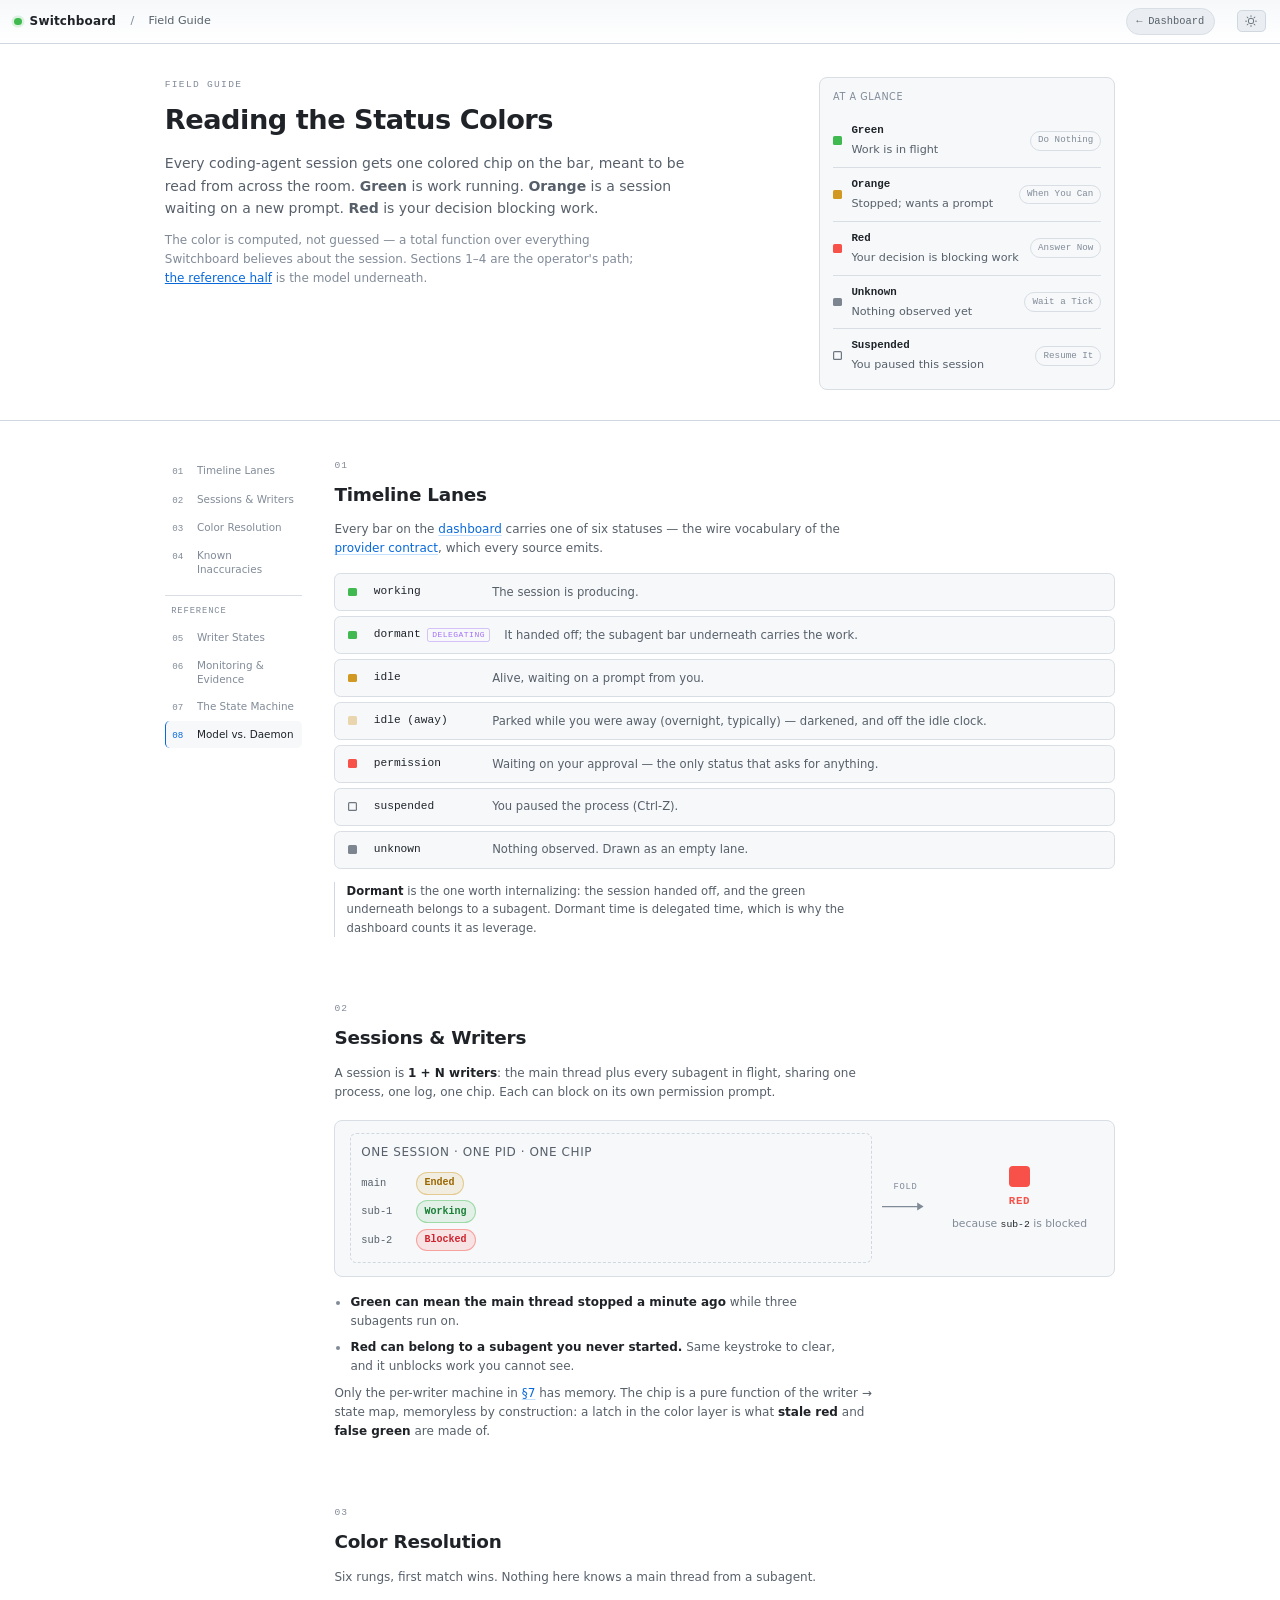
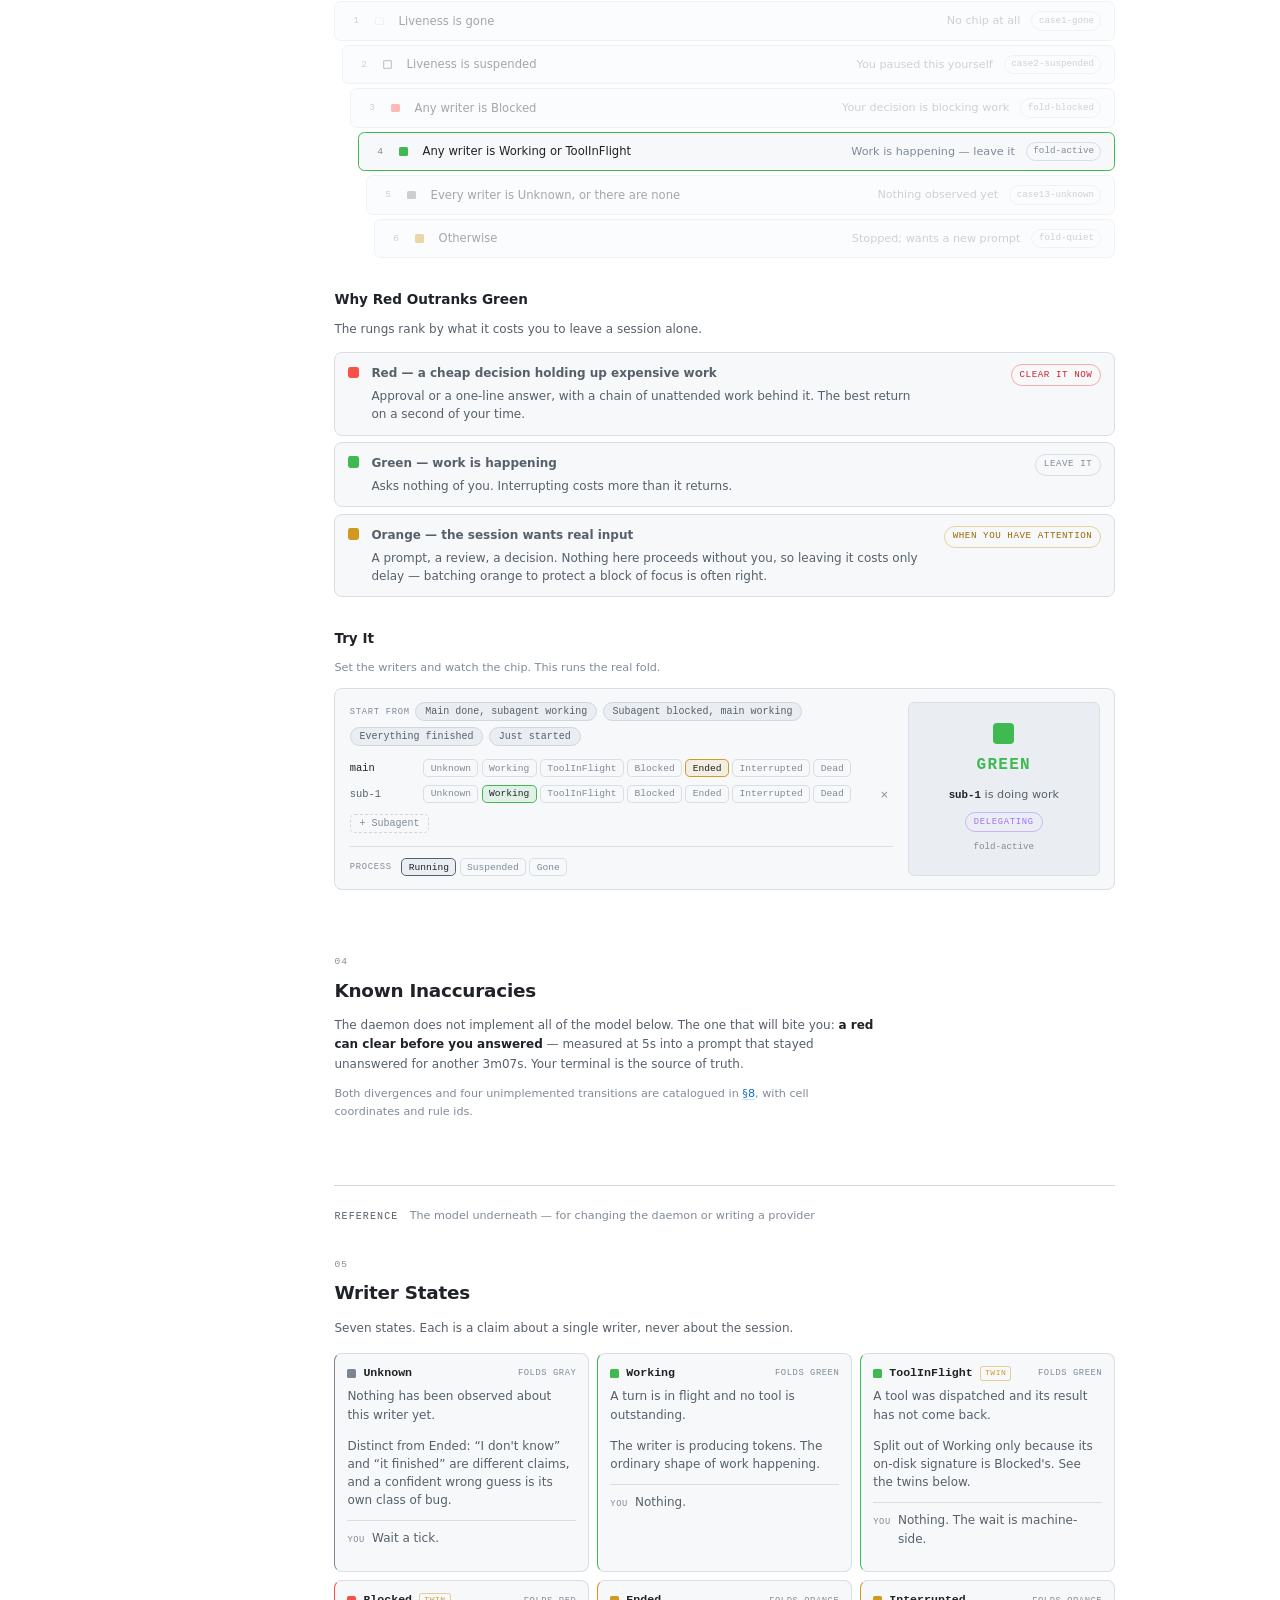
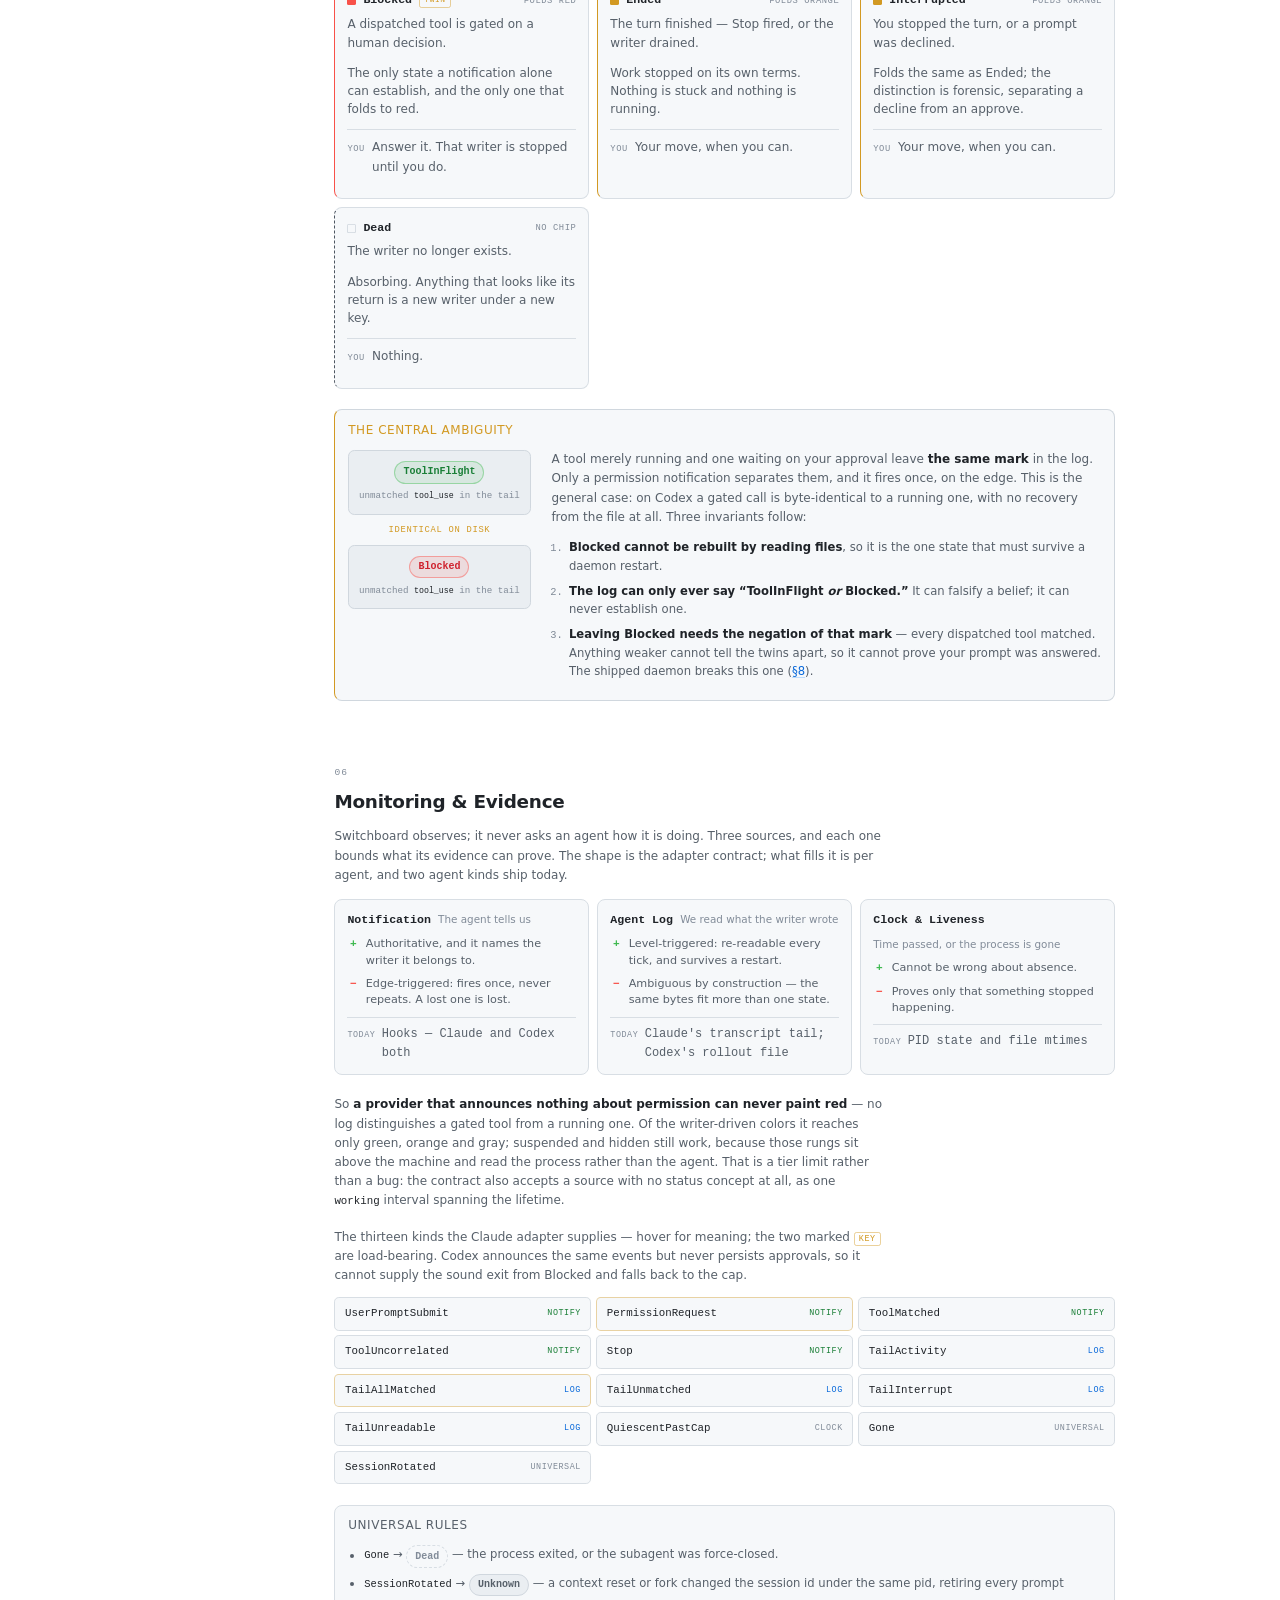
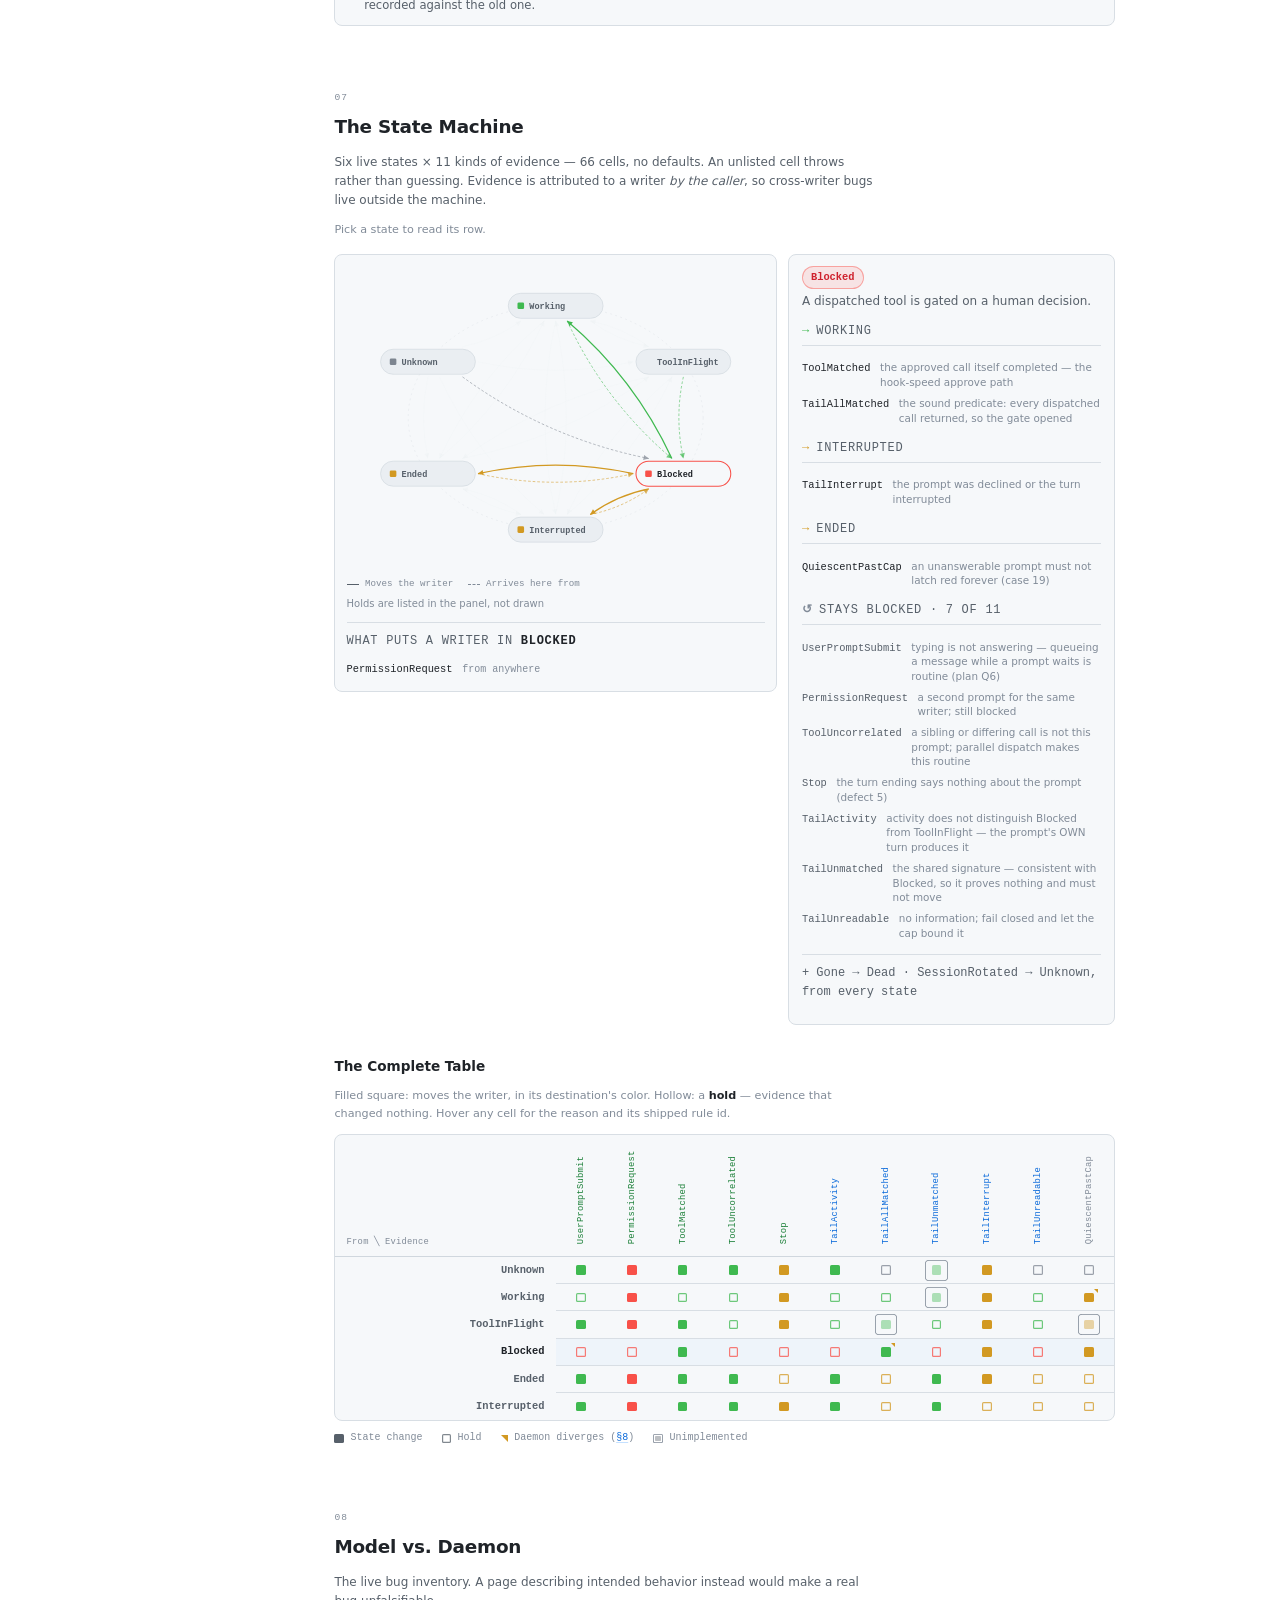
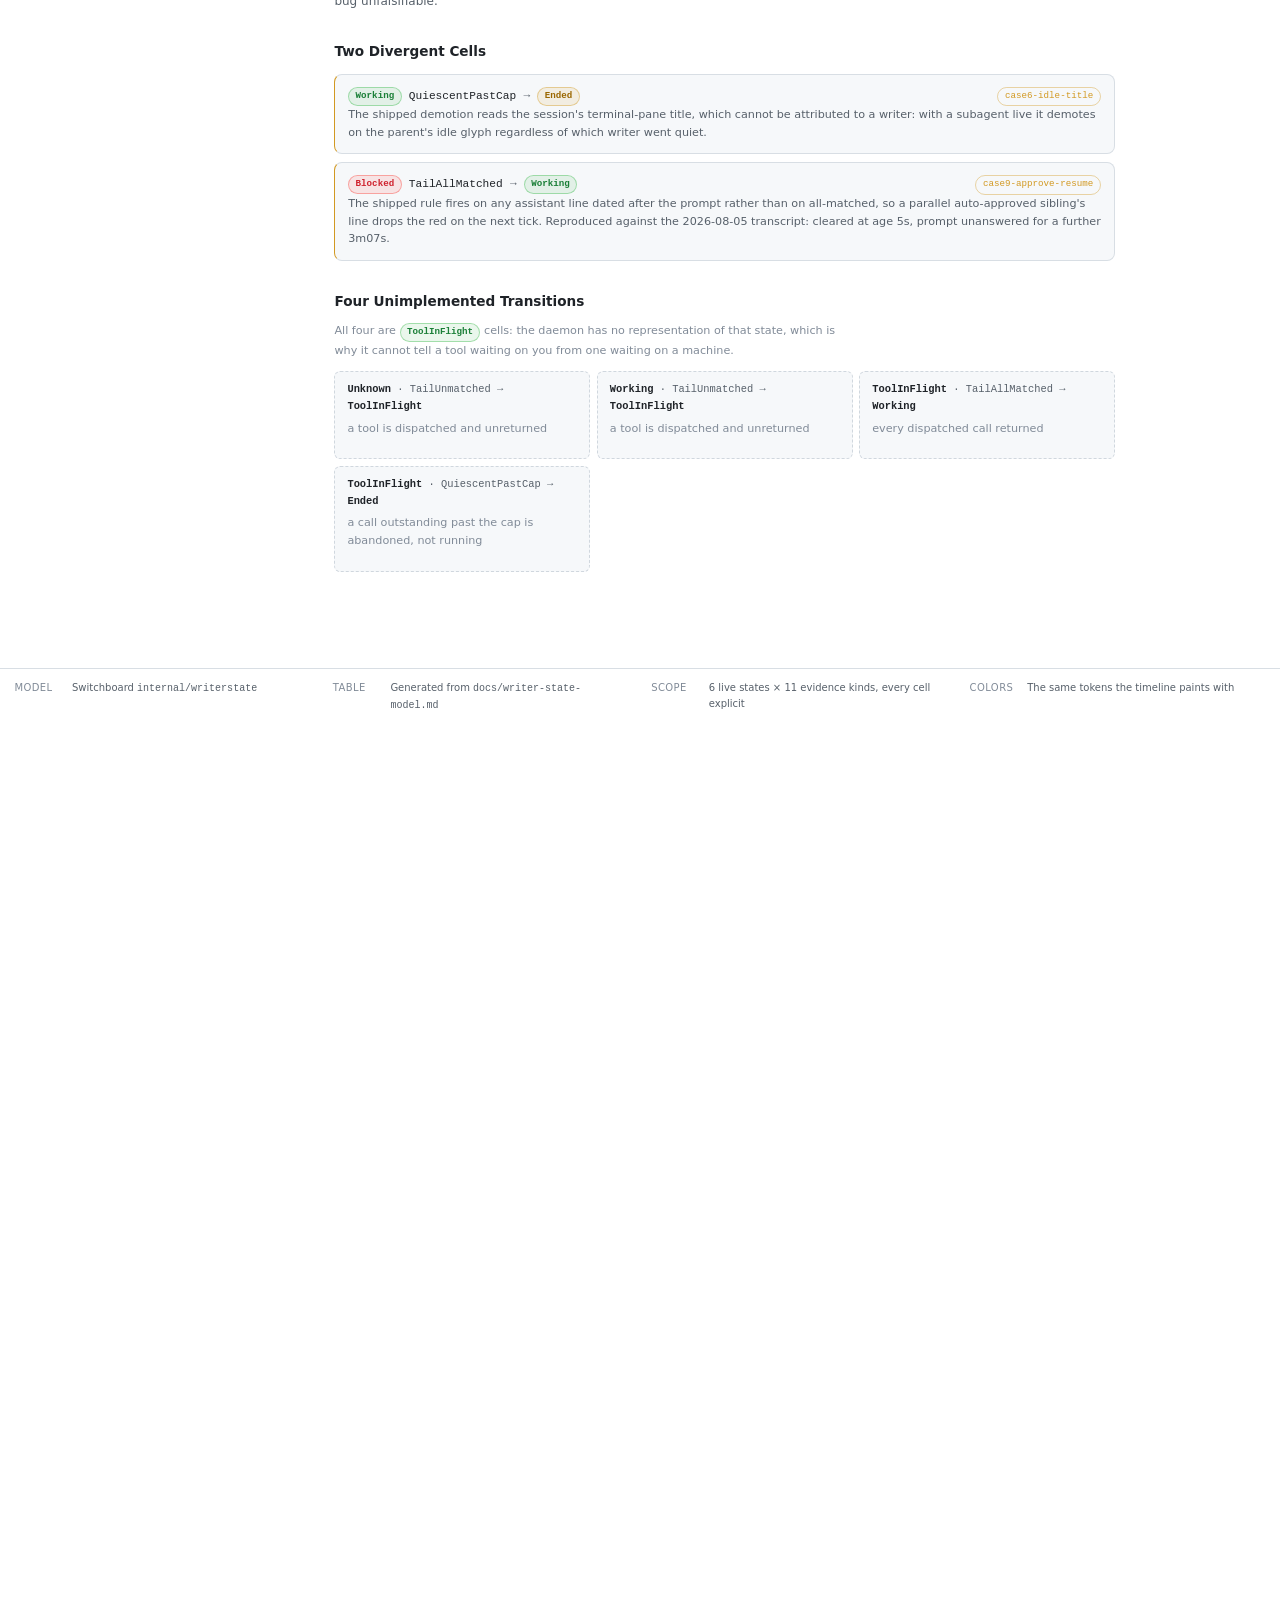
==== commit 12694705: "refactor(dashboard): retire the all-lowercase label voice Every string the dashboard says in its own" ====
--- a/web/states.html
+++ b/web/states.html
@@ -37,11 +37,11 @@
       <span class="muted">Field Guide</span>
     </div>
 
-    <a class="backlink" href="./" title="back to the activity dashboard">
+    <a class="backlink" href="./" title="Back to the activity dashboard">
       <span aria-hidden="true">←</span> Dashboard
     </a>
 
-    <button id="theme-toggle" class="icon theme-toggle" title="toggle theme" aria-label="toggle color theme">
+    <button id="theme-toggle" class="icon theme-toggle" title="Toggle theme" aria-label="Toggle color theme">
       <svg class="ico-sun" viewBox="0 0 16 16" width="15" height="15" fill="currentColor" aria-hidden="true"><path d="M8 11a3 3 0 1 1 0-6 3 3 0 0 1 0 6m0 1a4 4 0 1 0 0-8 4 4 0 0 0 0 8M8 0a.5.5 0 0 1 .5.5v2a.5.5 0 0 1-1 0v-2A.5.5 0 0 1 8 0m0 13a.5.5 0 0 1 .5.5v2a.5.5 0 0 1-1 0v-2A.5.5 0 0 1 8 13m8-5a.5.5 0 0 1-.5.5h-2a.5.5 0 0 1 0-1h2a.5.5 0 0 1 .5.5M3 8a.5.5 0 0 1-.5.5h-2a.5.5 0 0 1 0-1h2A.5.5 0 0 1 3 8m10.657-5.657a.5.5 0 0 1 0 .707l-1.414 1.415a.5.5 0 1 1-.707-.708l1.414-1.414a.5.5 0 0 1 .707 0m-9.193 9.193a.5.5 0 0 1 0 .707L3.05 13.657a.5.5 0 0 1-.707-.707l1.414-1.414a.5.5 0 0 1 .707 0m9.193 2.121a.5.5 0 0 1-.707 0l-1.414-1.414a.5.5 0 0 1 .707-.707l1.414 1.414a.5.5 0 0 1 0 .707M4.464 4.465a.5.5 0 0 1-.707 0L2.343 3.05a.5.5 0 1 1 .707-.708l1.414 1.415a.5.5 0 0 1 0 .707"/></svg>
       <svg class="ico-moon" viewBox="0 0 16 16" width="15" height="15" fill="currentColor" aria-hidden="true"><path d="M6 .278a.77.77 0 0 1 .08.858 7.2 7.2 0 0 0-.878 3.46c0 4.021 3.278 7.277 7.318 7.277q.792-.001 1.533-.16a.79.79 0 0 1 .81.316.73.73 0 0 1-.031.893A8.35 8.35 0 0 1 8.344 16C3.734 16 0 12.286 0 7.71 0 4.266 2.114 1.312 5.124.06A.75.75 0 0 1 6 .278"/></svg>
     </button>
@@ -70,7 +70,7 @@
 
     <!-- The quick answer, before any theory. Each row jumps to where it is
          earned. -->
-    <aside class="keystrip" aria-label="what each chip color means">
+    <aside class="keystrip" aria-label="What each chip color means">
       <p class="cap">At a Glance</p>
       <a class="keyrow" href="#fold" data-color="green">
         <span class="sw sw-green" aria-hidden="true"></span>
@@ -103,7 +103,7 @@
 
   <div class="guide-shell">
     <!-- sticky section rail -->
-    <nav class="rail" aria-label="sections">
+    <nav class="rail" aria-label="Sections">
       <ol id="rail-list"></ol>
     </nav>
 
@@ -239,7 +239,7 @@
             <div id="sb-writers" class="sb-writers"></div>
             <div class="sb-liveness">
               <span class="sb-cap">Process</span>
-              <div class="sb-seg" id="sb-live" role="group" aria-label="process liveness"></div>
+              <div class="sb-seg" id="sb-live" role="group" aria-label="Process liveness"></div>
             </div>
           </div>
           <div class="sb-out" id="sb-out"></div>
@@ -352,7 +352,7 @@
 
         <div class="machine-wrap">
           <div class="machine-diagram">
-            <svg id="machine-svg" role="img" aria-label="writer state transition diagram"></svg>
+            <svg id="machine-svg" role="img" aria-label="Writer state transition diagram"></svg>
             <p class="mach-cap">
               <span class="mc-item"><span class="mc-line solid"></span>Moves the writer</span>
               <span class="mc-item"><span class="mc-line dashed"></span>Arrives here from</span>
--- a/web/style.css
+++ b/web/style.css
@@ -8,11 +8,52 @@
   --c-idle: #d29922;
   --c-permission: #f85149;
   --c-suspended: #6e7681;
+  /* re-focusing after a context switch: a deeper red than --c-permission, which
+     means "blocked waiting for you" on every lane of the timeline. Same family
+     as the switching-cost box, because they are the same cost. */
+  --c-refocus: #b3474f;
   --c-unknown: #3a414c;
   --c-subagent: #a371f7;
 
+  /* the token card's input split: ONE hue in three steps, not three hues. The
+     three parts are shares of a single quantity, so a categorical palette would
+     invite a decode the bar does not need — and reads run at ~98% of the track,
+     so they take the faintest step and leave the other two visible. Mixed toward
+     --bg-elev, which is themed, so both steps stay legible on either surface. */
+  --tok-read: color-mix(in srgb, var(--accent) 34%, var(--bg-elev));
+  --tok-written: color-mix(in srgb, var(--accent) 66%, var(--bg-elev));
+  --tok-fresh: var(--accent);
+
+  /* The time-back bucket ramp (--fb-*) is NOT here: unlike the status hues it is
+     a data ramp, and a ramp has to keep its DIRECTION across themes. Brightest
+     reads as strongest on a dark card and as weakest on a light one, so the four
+     steps are defined per theme below — strong to faint either way. */
+
   --mono: ui-monospace, "SFMono-Regular", "JetBrains Mono", "Cascadia Code", Menlo, Consolas, monospace;
   --sans: system-ui, -apple-system, "Segoe UI", Roboto, sans-serif;
+
+  /* ---------- global scale ----------
+     The dashboard is DESIGNED at 0.8 of nominal, and this is the one place that
+     says so. Everything else in this file — and every GEO constant app.js draws
+     the swimlanes with — is written at its natural px size, so the whole page
+     rescales from here rather than from four hundred edits.
+
+     It exists because the design was being read at 80% browser zoom every day.
+     The proportions were right and the absolute size was not, and a page you
+     have to zoom out of to see properly is a page whose scale is wrong; fixing
+     it in the browser is fixing it on one machine, in one profile, until the
+     next reset.
+
+     `zoom` and not `transform: scale()` because zoom REFLOWS: the page gets 1.25×
+     the layout width and fills it, which is what browser zoom does and what makes
+     the swimlanes gain hours rather than shrink. A transform would letterbox the
+     same layout into a smaller box.
+
+     Consequence to remember: media queries measure the UNZOOMED viewport, so the
+     width breakpoints below are their layout thresholds × 0.8. Container queries
+     do not — they measure a layout box that is already in this space — so those
+     thresholds are written plainly. */
+  zoom: 0.8;
 }
 
 /* ---------- theme palettes ----------
@@ -41,6 +82,16 @@
   --error-fg: #ffb4ae;
   --shadow-1: rgba(0, 0, 0, 0.5);
   --shadow-2: rgba(0, 0, 0, 0.6);
+  --gutter-shadow: #000000;   /* cast by the frozen gutter over the scrolling plot */
+
+  /* time-back buckets, longest to shortest: the working green at its brightest,
+     then the same hue losing ground to the card behind it. Mixed with --bg-elev
+     rather than given an alpha so the hairline that separates the bars (itself
+     painted in --bg-elev) stays crisp against them. */
+  --fb-clear: #56d364;
+  --fb-block: #2ea043;
+  --fb-look: color-mix(in srgb, #238636 72%, var(--bg-elev));
+  --fb-gap: color-mix(in srgb, #1a7f37 36%, var(--bg-elev));
 }
 
 @media (prefers-color-scheme: light) {
@@ -64,6 +115,14 @@
     --error-fg: #cf222e;
     --shadow-1: rgba(31, 35, 40, 0.16);
     --shadow-2: rgba(31, 35, 40, 0.24);
+    --gutter-shadow: #1f2328;
+
+    /* the same ramp, re-pointed: on a light card the STRONGEST step is the
+       deepest green, not the brightest, and the faint end fades to the card. */
+    --fb-clear: #1a7f37;
+    --fb-block: #2da44e;
+    --fb-look: color-mix(in srgb, #2da44e 58%, var(--bg-elev));
+    --fb-gap: color-mix(in srgb, #2da44e 24%, var(--bg-elev));
   }
 }
 
@@ -87,6 +146,12 @@
   --error-fg: #cf222e;
   --shadow-1: rgba(31, 35, 40, 0.16);
   --shadow-2: rgba(31, 35, 40, 0.24);
+  --gutter-shadow: #1f2328;
+
+  --fb-clear: #1a7f37;
+  --fb-block: #2da44e;
+  --fb-look: color-mix(in srgb, #2da44e 58%, var(--bg-elev));
+  --fb-gap: color-mix(in srgb, #2da44e 24%, var(--bg-elev));
 }
 
 * { box-sizing: border-box; }
@@ -166,6 +231,20 @@
 button.icon:disabled { opacity: 0.3; cursor: default; }
 button.icon:disabled:hover { border-color: var(--border); }
 
+/* field-guide link: a quiet outbound to states.html. Sized and shaped like the
+   icon buttons beside it so the topbar stays one row of controls, but rendered
+   as a link because it navigates rather than acts. */
+.guidelink {
+  display: inline-flex; align-items: center; gap: 7px;
+  padding: 5px 11px; border-radius: 999px;
+  border: 1px solid var(--border-soft); background: var(--bg-elev-2);
+  font-family: var(--mono); font-size: 12px;
+  color: var(--fg-muted); text-decoration: none; white-space: nowrap;
+}
+.guidelink:hover { color: var(--fg); border-color: var(--fg-dim); }
+.guidelink svg { display: block; color: var(--fg-dim); }
+.guidelink:hover svg { color: var(--c-working); }
+
 /* theme toggle: shows the icon of the ACTIVE theme (moon = dark, sun = light);
    data-theme drives which one is visible, so it's correct before JS runs. */
 .theme-toggle { margin-left: 10px; display: inline-flex; align-items: center; justify-content: center; }
@@ -221,6 +300,10 @@
 .status-key .swatch { width: 11px; height: 11px; border-radius: 2px; flex: none; }
 .status-key .sk-name { color: var(--fg-muted); }
 .status-key .sk-val { font-family: var(--mono); color: var(--fg); }
+/* the idle-while-away carve-out rides under idle, visibly subordinate: it is
+   excluded from the clock above it, so it must not read as one more status */
+.status-key .sk-away .sk-name,
+.status-key .sk-away .sk-val { color: var(--fg-dim); }
 
 /* provider key: shown only in merged multi-provider mode, below the status key. */
 .provider-key { display: flex; flex-wrap: wrap; gap: 8px 12px; margin-top: 11px; padding-top: 10px; border-top: 1px solid var(--border); }
@@ -347,6 +430,10 @@
 .timeline-section.view-line #timeline { display: none; }
 .timeline-section.view-line #concurrency { display: block; }
 .timeline-section.view-line .sessions-only { display: none; }
+/* the sessions gutter belongs to the swimlanes; the aloft view freezes its own
+   y-axis inside the canvas, and the projects ranking has no time axis at all */
+.timeline-section.view-line .gutter-stick,
+.timeline-section.view-projects .gutter-stick { display: none; }
 .timeline-section.view-projects #timeline { display: none; }
 .timeline-section.view-projects #projects { display: flex; }
 .timeline-section.view-projects .sessions-only { display: none; }
@@ -398,6 +485,17 @@
 }
 #timeline { display: block; width: 100%; }
 
+/* the frozen gutter's carrier. A zero-size sticky box: it takes no space in the
+   wrap's flow (so the plot still starts at the top-left) and its absolutely
+   positioned svg rides along, which leaves the column parked against the
+   scrollport's left edge with no scroll handler involved. z-index puts it over
+   the plot, so bars slide underneath. */
+.gutter-stick {
+  position: sticky; left: 0; z-index: 3;
+  width: 0; height: 0;
+}
+#timeline-gutter { position: absolute; top: 0; left: 0; display: block; }
+
 .empty {
   padding: 56px 20px;
   text-align: center;
@@ -416,7 +514,11 @@
 .projects { flex-direction: column; gap: 6px; padding: 12px 16px; width: 100%; }
 .proj-row {
   display: grid;
-  grid-template-columns: minmax(120px, 220px) 1fr max-content;
+  /* name · bar · duration · cost. The two figures are separate tracks so each
+     reads DOWN the list as a column of like things; the duration column is
+     given a floor so the cost column lands on one edge whether a project ran
+     for 31m or 7h 25m. */
+  grid-template-columns: minmax(120px, 220px) 1fr minmax(58px, max-content) minmax(66px, max-content);
   align-items: center; gap: 12px;
   padding: 3px 6px; border-radius: 6px;
 }
@@ -434,10 +536,20 @@
   flex: none; display: block; height: 100%; border-radius: 1px; min-width: 2px;
   background: var(--c-working); opacity: 0.85;
   transition: width 0.35s cubic-bezier(0.25, 1, 0.35, 1);
+  cursor: pointer; /* a segment is a session: click pins its card */
 }
 /* alternate depth so same-hue neighbors stay distinguishable past the 2px gap */
 .proj-seg:nth-child(even) { opacity: 0.55; }
-.proj-hours { font-family: var(--mono); font-size: 12px; font-weight: 600; color: var(--fg); }
+.proj-hours { font-family: var(--mono); font-size: 12px; font-weight: 600; color: var(--fg); text-align: right; }
+/* cost sits apart from the duration — a wide gutter and a dimmer weight, so the
+   pair reads as "how long, and separately, how much" rather than as one run-on
+   figure. Tabular figures keep the decimal points in a line. */
+.proj-cost {
+  font-family: var(--mono); font-size: 12px; font-weight: 600;
+  font-variant-numeric: tabular-nums;
+  color: var(--fg-muted); text-align: right; padding-left: 18px;
+}
+.proj-row:hover .proj-cost { color: var(--fg); }
 
 /* entry animation: app.js stamps .enter on the container when the view is
    opened and strips it once the run finishes, so bars grow in on arrival while
@@ -503,9 +615,26 @@
 .lane-label { fill: var(--fg-muted); font-family: var(--mono); font-size: 12.5px; font-weight: 600; }
 .lane-sub { fill: var(--fg-dim); font-family: var(--mono); font-size: 11.5px; }
 
+/* ---------- the frozen project gutter ----------
+   Every element left of the axis lives in #timeline-gutter, a second svg that
+   position:sticky holds against the scrollport's left edge (see .gutter-stick),
+   so the column holding each row's identity stays put however far into the
+   afternoon you scroll. It paints over the plot, so it needs its own opaque
+   ground (the wrap's background) and a soft cast edge to say it is floating.
+   The edge is only drawn once something is behind it — app.js flips .scrolled
+   at the 0 boundary, and nothing else in this file needs the scroll position. */
+.tl-gutter-bg { fill: var(--bg-elev); }
+.tl-gutter-shadow { pointer-events: none; opacity: 0; transition: opacity 0.15s linear; }
+#timeline-gutter.scrolled .tl-gutter-shadow { opacity: 1; }
+.gutter-shadow-near { stop-color: var(--gutter-shadow); stop-opacity: 0.5; }
+.gutter-shadow-far { stop-color: var(--gutter-shadow); stop-opacity: 0; }
+
 /* project group headers */
 .group-rule { stroke: var(--border); stroke-width: 1; }
 .group-label { fill: var(--fg-muted); font-family: var(--mono); font-size: 12px; font-weight: 700; letter-spacing: 0.6px; pointer-events: none; }
+/* the session count trailing the project name — dimmed, so the name reads first
+   and the count doesn't compete with it for a truncated gutter */
+.group-count { fill: var(--fg-dim); font-weight: 400; }
 .group-caret { fill: var(--fg-dim); font-family: var(--mono); font-size: 11px; pointer-events: none; }
 
 /* group fold/expand affordances */
@@ -530,11 +659,6 @@
 .name-seg-label { fill: var(--fg); font-family: var(--mono); font-size: 12.5px; font-weight: 600; pointer-events: none; }
 .name-seg-label.lead { fill: var(--fg-dim); font-weight: 400; font-style: italic; }
 
-/* session cost, right-aligned on the identifier (name-span) line above the bar.
-   Sits on the themed name band (not over a colored bar), so it just follows --fg
-   — no halo. The bars themselves stay text-free; identity is on hover. */
-.name-cost { fill: var(--fg); font-family: var(--mono); font-size: 11.5px; font-weight: 700; cursor: default; }
-
 .bar { stroke: rgba(0, 0, 0, 0.25); stroke-width: 0.5; cursor: pointer; }
 .bar:hover { stroke: var(--hover-stroke); stroke-width: 1; }
 
@@ -556,15 +680,62 @@
 /* ---------- cards strip ---------- */
 .boxes {
   display: grid;
-  /* legend column is sized to the narrow legend (≤300px); the two data cards
-     share the remaining width equally so they expand instead of leaving a gap. */
-  grid-template-columns: minmax(240px, 300px) minmax(0, 1fr) minmax(0, 1fr);
+  /* legend column is sized to the narrow legend (≤300px); the two data columns
+     split the rest UNEVENLY. The attention card carries a plot as well as its
+     figures and lays its two halves side by side, so it wants the room; cost and
+     tokens are stacks of short mono rows that read better narrow than stretched.
+     0.7fr rather than 1fr puts the cost/token column at 80% of the width it had
+     — the 20% goes to attention, which is where the horizontal room is used. */
+  grid-template-columns: minmax(230px, 285px) minmax(0, 1.45fr) minmax(0, 0.7fr);
   gap: 12px;
   align-items: start;
 }
-@media (max-width: 860px) {
-  .boxes { grid-template-columns: 1fr; }
-}
+/* The cumulative-time box is the swimlane KEY — its swatches ARE the bar colours
+   — so it belongs to the sessions view alone. The line chart and the project
+   ranking draw their own marks and carry their own legends; beside them this is
+   a key to something not on screen.
+
+   With it hidden the strip is two tracks, and the ATTENTION card absorbs the
+   whole of the freed one (1.45 + the legend's share → 2.15) rather than the two
+   splitting it proportionally. The cost stack is deliberately narrow; letting it
+   grow 27% on a view flip would read as the strip re-laying itself out every
+   time you touch the switcher. */
+body.view-line .legend-box,
+body.view-projects .legend-box { display: none; }
+body.view-line .boxes,
+body.view-projects .boxes { grid-template-columns: minmax(0, 2.15fr) minmax(0, 0.7fr); }
+
+/* Collapse to one column while there is still room to spare. At three columns
+   the cost/token stack is the narrowest track, and 20% off it means the squeeze
+   arrives sooner than it used to — below ~1150px "cache written · fresh" starts
+   wrapping to three lines. One full-width column reads better than three starved
+   ones, so the strip gives up on three before that happens rather than after. */
+@media (max-width: 920px) { /* 1150 layout px × the 0.8 global scale */
+  .boxes,
+  body.view-line .boxes,
+  body.view-projects .boxes { grid-template-columns: 1fr; }
+  .legend-box { max-width: none; }
+}
+/* cost over tokens: two cards, one column, same gap as the grid they sit in */
+.card-stack { display: flex; flex-direction: column; gap: 12px; min-width: 0; }
+
+/* ---------- summary type scale ----------
+   The three summary boxes were set a step below the rest of the page — 11px
+   labels over 13px rows — which read as fine print on the one strip you are
+   meant to be able to take in at a glance. Everything here goes up ~1px, held
+   in one place and scoped to .boxes so the same class names keep their old size
+   in the popout and the tooltip, where the density is wanted. */
+.boxes .box-label,
+.boxes .card-label,
+.boxes .kv-head,
+.boxes .headline .hk,
+.boxes .sc-head { font-size: 12px; }
+.boxes .kv { font-size: 14px; }
+.boxes .sc-row { font-size: 13px; }
+.boxes .status-key .sk,
+.boxes .gauge-head,
+.boxes .muted-note { font-size: 13px; }
+.boxes .gauge-foot { font-size: 12px; }
 .box {
   background: var(--bg-elev);
   border: 1px solid var(--border-soft);
@@ -618,38 +789,209 @@
 .stale { color: var(--c-idle); }
 .v .dim { font-family: var(--mono); }
 
-/* ---------- attention card: operator-overhead block ----------
-   Own visual weight: a subtly accent-tinted box with a left accent rule, so the
-   two operator-cost metrics read as a distinct block rather than more kv rows. */
-.op-overhead {
-  margin-top: 14px;
-  padding: 10px 12px;
+/* ---------- attention card: the time-back plot ----------
+   One bar per uninterrupted block, ranked longest to shortest, coloured by which
+   of the four length buckets it fell in. Widths carry TIME, so the row laid end
+   to end is the whole of the time back and any run of it is a share of that
+   total; rank order makes each bucket a single contiguous stretch, so a bucket's
+   width IS its percentage and the legend under the track is reading the picture
+   rather than annotating it. Height is constant — width already carries time,
+   and letting height carry it too would make area ∝ time². */
+.freeshape { margin-top: 16px; }
+.fs-head { display: flex; align-items: baseline; justify-content: space-between; gap: 10px; }
+.fs-head-gloss { opacity: 0.72; }
+.fs-head-r { font-family: var(--mono); font-size: 11.5px; color: var(--fg-dim); letter-spacing: 0; text-transform: none; }
+
+.fb { position: relative; }
+/* The row is one partitioned strip, not a set of columns: every bar is full
+   height, so the ONLY thing varying is width, and width is time. The band is
+   tall enough that a hairline sliver still reads as a block. */
+.fb-bars {
+  position: relative;
+  display: flex; align-items: stretch;
+  height: 40px;
+  margin-top: 9px;
+  border-bottom: 1px solid var(--border-soft);
+}
+.fb-b {
+  flex: none;
+  border-radius: 2px 2px 0 0;
+  background: var(--fb-block);
+  /* a hairline of the card showing between bars is what separates the blocks
+     into blocks rather than one green wash; box-shadow rather than a gap or a
+     margin so it never steals from the width, which is carrying time. Widths are
+     whole pixels (layoutFreeBlocks), so this lands on the grid instead of
+     smearing across two columns at half strength. */
+  box-shadow: inset -1px 0 0 var(--bg-elev);
+  transition: width 0.35s cubic-bezier(0.25, 1, 0.35, 1);
+}
+.fb-b.fb-clear { background: var(--fb-clear); }
+.fb-b.fb-block { background: var(--fb-block); }
+.fb-b.fb-look { background: var(--fb-look); }
+.fb-b.fb-gap { background: var(--fb-gap); }
+/* the first bar of each bucket after the first: a 2px notch of card colour, so
+   the four groups read as four groups even where two steps of the ramp sit next
+   to each other. Painted INSIDE the bar (inset shadow), so it costs the reading
+   nothing — the width still carries the whole of that block's time. */
+.fb-b.bstart { box-shadow: inset -1px 0 0 var(--bg-elev), inset 2px 0 0 var(--bg-elev); }
+.fb-b.has-tip { cursor: help; }
+.fb-b:hover { filter: brightness(1.25); }
+
+/* A COMBED bucket: one segment carrying every block in a bucket that has too
+   many of them to draw one apiece, textured at a FIXED PITCH. The pitch is a
+   constant of the texture and not a count — it says "many small things, none of
+   them worth a bar" at any width, where sixty real sub-pixel bars said it once
+   and then aliased into a moiré that changed when you resized the window. */
+.fb-b.comb {
+  /* 6px pitch, not 4: fine enough to read as "many", coarse enough that the
+     stripe still lands on a pixel once the 0.8 page scale is applied. The comb
+     is a texture, so whatever it loses to rounding it loses uniformly — unlike
+     sixty real bars, where the rounding lands differently on each one and the
+     row shimmers. */
+  background-image: repeating-linear-gradient(
+    90deg,
+    var(--bg-elev) 0 1px,
+    transparent 1px 6px
+  );
+}
+
+/* the key: one BRACKET per bucket, spanning exactly the run of bars it
+   describes, with its proportion hanging underneath. The percentages are the
+   surface the section exists for, and a bracket is what attaches each one to
+   the stretch of track it is about — a legend in even columns makes you match
+   colours to find out which bars a number is talking about. Left/width are set
+   in pixels by layoutFreeBlocks, which is the only place that knows where the
+   segment boundaries landed. */
+.fb-key { position: relative; height: 38px; margin-top: 7px; }
+/* a sliver bucket's label drops to a second row rather than vanishing */
+.fb-key.two-row { height: 56px; }
+.fbk.row2 .fbk-lab { margin-top: 22px; }
+.fbk { position: absolute; top: 0; cursor: help; }
+.fbk-rule {
+  display: block; height: 5px;
+  border: 1px solid var(--fg-dim);
+  border-top: 0;
+  border-radius: 0 0 3px 3px;
+  opacity: 0.7;
+}
+.fbk:hover .fbk-rule { border-color: var(--fg-muted); opacity: 1; }
+.fbk-lab { display: block; margin-top: 4px; text-align: center; }
+/* shrink-wraps the text, so its offsetWidth is what the label really occupies —
+   which is what layoutBracketLabels needs to know to keep two of them apart. */
+.fbk-inner { display: inline-block; white-space: nowrap; text-align: center; }
+.fbk-line { display: block; font-size: 11.5px; color: var(--fg-muted); line-height: 1.2; }
+.fbk-line b { font-family: var(--mono); font-size: 13.5px; font-weight: 700; color: var(--fg); }
+.fbk-range { font-family: var(--mono); }
+.fbk-sub { display: block; font-family: var(--mono); font-size: 10px; color: var(--fg-dim); line-height: 1.35; }
+/* the colour key, inline on the proportion line rather than on a line of its
+   own — the dot is one glyph and it does not need a row to itself. */
+.fbk-sw {
+  display: inline-block; width: 8px; height: 8px; border-radius: 2px;
+  margin-right: 6px; vertical-align: baseline;
+  background: var(--fb-block);
+}
+.fbk-sw.fb-clear { background: var(--fb-clear); }
+.fbk-sw.fb-block { background: var(--fb-block); }
+.fbk-sw.fb-look { background: var(--fb-look); }
+.fbk-sw.fb-gap { background: var(--fb-gap); }
+/* progressive shedding as the bracket narrows (see layoutBracketLabels) */
+.fbk.tight .fbk-w { display: none; }
+.fbk.nosub .fbk-sub { display: none; }
+.fbk.mini .fbk-range { display: none; }
+.fbk.nodot .fbk-sw { display: none; }
+.fbk.hide .fbk-lab { display: none; }
+.fbk:hover .fbk-line { color: var(--fg); }
+
+/* the three figures that summarise the distribution, as one dim line under the
+   legend rather than a column beside the plot — the legend is the reading now,
+   and these are its footnote. */
+.fs-foot {
+  display: flex; flex-wrap: wrap; gap: 4px 16px; justify-content: flex-end;
+  margin-top: 10px; font-family: var(--mono); font-size: 10.5px; color: var(--fg-dim);
+}
+.fs-foot-i { cursor: help; white-space: nowrap; }
+.fs-foot-i b { color: var(--fg); font-weight: 700; }
+.fs-foot-k { margin-left: 5px; text-transform: uppercase; letter-spacing: 0.4px; }
+
+/* the token card's headline figures. Output leads ALONE, because the other three
+   are not its siblings — they are the parts of the input it was generated from,
+   and the 2×2 grid of equal cells this replaced said otherwise. They sit under
+   their own head (which carries the billed total on its right, the way every
+   other section head on the page does) with the proportion bar between, so the
+   grouping is the reading and no colour has to encode it. */
+.tk-figs {
+  display: grid; grid-template-columns: repeat(3, minmax(0, 1fr));
+  gap: 13px 14px;
+}
+.tk-out { grid-template-columns: minmax(0, 1fr); margin: 2px 0 16px; }
+.tk-parts { margin-top: 2px; }
+.tk-fig { min-width: 0; display: flex; flex-direction: column; gap: 4px; cursor: help; }
+.tk-v {
+  font-family: var(--mono); font-size: 20px; font-weight: 700; color: var(--fg);
+  line-height: 1; letter-spacing: -0.4px;
+}
+.tk-parts .tk-v { font-size: 18px; }
+.tk-k {
+  font-size: 10px; text-transform: uppercase; letter-spacing: 0.5px;
+  color: var(--fg-dim); line-height: 1.15;
+}
+/* narrow card (one-column boxes): three across becomes a squeeze, so the parts
+   fall back to the pairing that still fits. */
+.card.tokens { container-type: inline-size; }
+@container (max-width: 340px) {
+  .tk-figs { grid-template-columns: repeat(2, minmax(0, 1fr)); }
+}
+
+@media (prefers-reduced-motion: reduce) {
+  .fb-b { transition: none; }
+}
+
+/* ---------- attention card: the headline and what it cost ----------
+   The big percentage is leverage; the switching cost is what the leverage was
+   paid for with. They belong on one line, facing each other — the headline row
+   was empty air to its right, and the cost had been sitting in a filled red box
+   underneath, shouting over the figure it qualifies. Same information, an
+   eighth of the ink: a red rule, a red label, and two figures in a column. */
+.attn-top {
+  display: flex; align-items: flex-start; justify-content: space-between;
+  gap: 20px; margin-bottom: 16px;
+}
+.headline .hsub { font-size: 11px; color: var(--fg-dim); margin-top: 3px; }
+/* a box, flat-tinted: the switching cost is a distinct block of its own, not a
+   fade off the edge of the headline. */
+.switch-cost {
+  flex: 0 0 auto;
+  padding: 9px 12px 10px;
   border-radius: 7px;
   border: 1px solid var(--border-soft);
-  border-left: 3px solid var(--accent);
-  background: rgba(88, 166, 255, 0.06);
-}
-.op-overhead-head {
+  border-left: 4px solid #b3202a;
+  background: rgba(179, 32, 42, 0.13);
+}
+.sc-head {
   font-size: 11px; text-transform: uppercase; letter-spacing: 0.5px;
-  color: var(--accent); font-weight: 600; margin-bottom: 8px;
-}
-.op-overhead-row {
-  display: flex; align-items: baseline; justify-content: space-between;
-  gap: 12px; font-size: 13px;
-}
-.op-overhead-row + .op-overhead-row { margin-top: 6px; }
-.op-overhead-row .oo-k { color: var(--fg-muted); }
-.op-overhead-row .oo-v { font-family: var(--mono); color: var(--fg); font-weight: 600; white-space: nowrap; }
-
-/* dark-red variant: operator overhead is waste, not leverage — call it out and
-   prioritize it near the top of the card. */
-.op-overhead.danger {
-  margin: 2px 0 14px;
-  border-left-width: 4px;
-  border-left-color: #b3202a;
-  background: rgba(179, 32, 42, 0.13);
-}
-.op-overhead.danger .op-overhead-head { color: #ef5a58; }
+  color: #ef5a58; font-weight: 600; margin-bottom: 7px;
+}
+.sc-row { display: flex; align-items: baseline; gap: 9px; font-size: 12.5px; cursor: help; }
+.sc-row + .sc-row { margin-top: 5px; }
+.sc-v {
+  flex: none; min-width: 62px; text-align: right;
+  font-family: var(--mono); font-weight: 700; color: var(--fg); white-space: nowrap;
+}
+.sc-k { color: var(--fg-muted); white-space: nowrap; }
+.sc-row:hover .sc-k { color: var(--fg); }
+
+.wall .kv-head { margin-bottom: 6px; }
+/* Whether the two halves fit is a fact about the CARD, not the viewport — the
+   card is a grid track at three columns and nearly the full page at one, so the
+   same viewport width means two very different card widths. Ask the card. */
+.card.attention { container-type: inline-size; }
+@container (max-width: 560px) {
+  .attn-top { flex-direction: column; gap: 14px; }
+  .switch-cost { align-self: stretch; }
+}
+@container (max-width: 420px) {
+  .fb-key { grid-template-columns: repeat(2, minmax(0, 1fr)); gap: 10px 12px; }
+}
 
 /* ---------- cost gauge ---------- */
 .gauge-block { margin: 4px 0 14px; }
@@ -673,6 +1015,10 @@
   background: linear-gradient(180deg, #f0a24e, #e07c33);
 }
 .gauge-foot { display: flex; justify-content: space-between; gap: 12px; font-size: 11px; color: var(--fg-dim); margin-top: 5px; }
+/* read / written / fresh input, in the engagement split's pill. Thinner than
+   that one: it sits between a head and the three figures it partitions rather
+   than heading a section of its own. */
+.tok-bar { height: 7px; margin: 5px 0 9px; }
 .session-costs { margin-top: 6px; border-top: 1px solid var(--border-soft); padding-top: 10px; }
 
 /* ---------- tooltip ---------- */
@@ -686,6 +1032,54 @@
   max-width: 320px;
   box-shadow: 0 6px 24px var(--shadow-1);
 }
+/* ---- the session glance ----
+   Four blocks, in the order a reader wants them: what it is, how long it ran,
+   what it was doing, what it cost. Separated by space and one hairline rather
+   than by a stack of mono rows — the old tooltip put twelve near-identical lines
+   under the cursor and left the eye to sort them. Anything that is not one of
+   those four questions is in the pinned card (.popout), and .t-more says so. */
+.tooltip .t-name {
+  font-family: var(--mono); font-size: 12.5px; font-weight: 700; color: var(--fg);
+  line-height: 1.35; word-break: break-word;
+}
+.tooltip .t-note {
+  margin-left: 7px; font-size: 10px; font-weight: 400; font-style: italic;
+  color: var(--fg-dim); letter-spacing: 0.3px;
+}
+.tooltip .t-headline {
+  display: flex; align-items: baseline; justify-content: space-between; gap: 14px;
+  margin-top: 3px; padding-bottom: 9px; border-bottom: 1px solid var(--border-soft);
+}
+.tooltip .t-headline .t-dur {
+  font-family: var(--mono); font-size: 16px; font-weight: 700; color: var(--fg);
+  letter-spacing: -0.4px; line-height: 1;
+  /* the headline figure never breaks: a long right-hand span (the project
+     context on a project segment) must squeeze itself, not split "13m 3s" */
+  white-space: nowrap;
+}
+.tooltip .t-span {
+  font-family: var(--mono); font-size: 11px; color: var(--fg-dim); white-space: nowrap;
+  /* it yields to the duration when the two cannot both fit */
+  min-width: 0; overflow: hidden; text-overflow: ellipsis;
+}
+/* the digest one-liner: body copy, clamped — a hover is not where you read four
+   sentences, and an unclamped description used to set the tooltip's whole height */
+.tooltip .t-desc {
+  color: var(--fg); margin-top: 9px; line-height: 1.45;
+  display: -webkit-box; -webkit-box-orient: vertical; -webkit-line-clamp: 3; overflow: hidden;
+}
+/* figure rail: the topline's value-over-key block at tooltip scale, so a glance
+   at one bar reads in the same voice as a glance at the whole day */
+.tooltip .t-rail { display: flex; gap: 18px; margin-top: 10px; }
+.tooltip .t-cell { display: flex; flex-direction: column; gap: 3px; }
+.tooltip .t-cell-v { font-family: var(--mono); font-size: 13px; font-weight: 700; color: var(--fg); line-height: 1; }
+.tooltip .t-cell-k {
+  font-size: 9.5px; text-transform: uppercase; letter-spacing: 0.6px; color: var(--fg-dim); line-height: 1;
+}
+/* the click affordance, set apart at the foot with a leading caret */
+.tooltip .t-more { margin-top: 11px; color: var(--fg-muted); font-size: 11px; }
+.tooltip .t-more::before { content: "▸ "; color: var(--accent); }
+
 .tooltip .t-status { font-weight: 600; font-family: var(--mono); }
 /* segment head: status on the left, the DURATION promoted (bold, larger) and
    right-aligned as the headline figure, sitting above a dimmed wall-clock line.
@@ -722,6 +1116,15 @@
 .tooltip .t-histrow { color: var(--fg-muted); font-family: var(--mono); font-size: 11px; margin-top: 2px; }
 .tooltip .t-histrow > span { color: var(--fg-dim); margin-right: 6px; }
 .tooltip .t-histrow .lead { color: var(--fg-dim); font-style: italic; }
+.tooltip .t-histrow.dim { color: var(--fg-dim); }
+/* the digest one-liner under a session row in a LIST of sessions (the project
+   hover): indented to the row it belongs to, clamped to one line so four
+   sessions stay a glance. Prose, not mono — it is a sentence, not a figure. */
+.tooltip .t-subdesc {
+  color: var(--fg-muted); font-size: 11px; line-height: 1.4;
+  margin: 1px 0 5px 12px;
+  display: -webkit-box; -webkit-box-orient: vertical; -webkit-line-clamp: 2; overflow: hidden;
+}
 
 /* ---------- popout (pinned subagent) ---------- */
 /* a six-bullet session card can outgrow the viewport, so the card caps its
@@ -753,7 +1156,35 @@
    Padding would also be the wrong tool — it shortens EVERY line of a head that
    wraps, where the float shortens only the lines it actually intersects */
 .popout .po-head { font-weight: 700; font-family: var(--mono); }
-.popout .po-desc { color: var(--fg); margin-top: 8px; line-height: 1.4; }
+/* the card's own headline: the same duration-over-clock pairing the glance
+   leads with, so the click reads as an expansion of what was hovered rather
+   than a different document */
+.popout .po-headline {
+  display: flex; align-items: baseline; justify-content: space-between; gap: 14px;
+  margin-top: 4px; padding-bottom: 10px; border-bottom: 1px solid var(--border-soft);
+}
+.popout .po-dur { font-family: var(--mono); font-size: 17px; font-weight: 700; color: var(--fg); letter-spacing: -0.4px; }
+.popout .po-span { font-family: var(--mono); font-size: 11px; color: var(--fg-dim); white-space: nowrap; }
+/* section rule: the card is a dossier with three or four parts, and an
+   uppercase micro-label is how the rest of the page (.box-label) names one */
+.popout .po-sec {
+  margin-top: 14px; margin-bottom: 8px;
+  font-size: 10px; text-transform: uppercase; letter-spacing: 0.7px; color: var(--fg-dim);
+}
+/* the reading table: dim key, mono figure, one fact per row. Values line up on
+   their own column, so "what did this cost / how big did it get" is a scan down
+   one edge instead of a hunt through sentences. */
+.popout .po-figs { display: grid; grid-template-columns: max-content 1fr; gap: 5px 14px; align-items: baseline; }
+.popout .po-fig-k { color: var(--fg-dim); font-size: 11.5px; }
+.popout .po-fig-v { font-family: var(--mono); font-size: 12px; color: var(--fg-muted); }
+.popout .po-fig-v b { color: var(--fg); font-weight: 700; }
+/* a breakdown of the row above it — indented and quieter, so it reads as part
+   of that figure rather than as another one */
+.popout .po-fig-k.sub { padding-left: 10px; font-size: 11px; opacity: 0.85; }
+.popout .po-fig-v.sub { font-size: 11.5px; color: var(--fg-dim); }
+.popout .po-suspect { color: var(--suspect); margin-top: 10px; font-size: 12px; line-height: 1.4; }
+.popout .po-suspect-why { color: var(--fg-muted); margin-top: 3px; line-height: 1.45; font-size: 11.5px; }
+.popout .po-desc { color: var(--fg); margin-top: 10px; line-height: 1.45; }
 .popout .po-row { color: var(--fg-muted); margin-top: 6px; font-family: var(--mono); font-size: 12px; }
 .popout .po-row b { color: var(--fg); }
 .popout .po-id { color: var(--fg-dim); margin-top: 8px; font-family: var(--mono); font-size: 11px; word-break: break-all; }
@@ -821,8 +1252,10 @@
   color: var(--fg-muted); text-align: center;
   border-bottom: 1px solid var(--border-soft); padding-bottom: 5px;
 }
-/* the weekend reads one step back — the workweek is what this dashboard is about */
-.cal-dow span:nth-child(n + 6) { color: var(--fg-dim); }
+/* the weekend reads one step back — the workweek is what this dashboard is
+   about. Sunday-first, so the weekend is the two OUTER columns. */
+.cal-dow span:first-child,
+.cal-dow span:last-child { color: var(--fg-dim); }
 
 .cal-day {
   position: relative;
--- a/web/states.css
+++ b/web/states.css
@@ -94,6 +94,8 @@
 .sw-green { background: var(--c-working); }
 .sw-orange { background: var(--c-idle); }
 .sw-gray { background: #7d8590; }
+/* idle-while-away: the dashboard draws it as idle orange at low alpha */
+.sw-dim { opacity: 0.35; }
 .sw-susp { background: transparent; box-shadow: inset 0 0 0 1.5px var(--c-suspended); }
 .sw-hidden { background: transparent; box-shadow: inset 0 0 0 1px var(--border); }
 
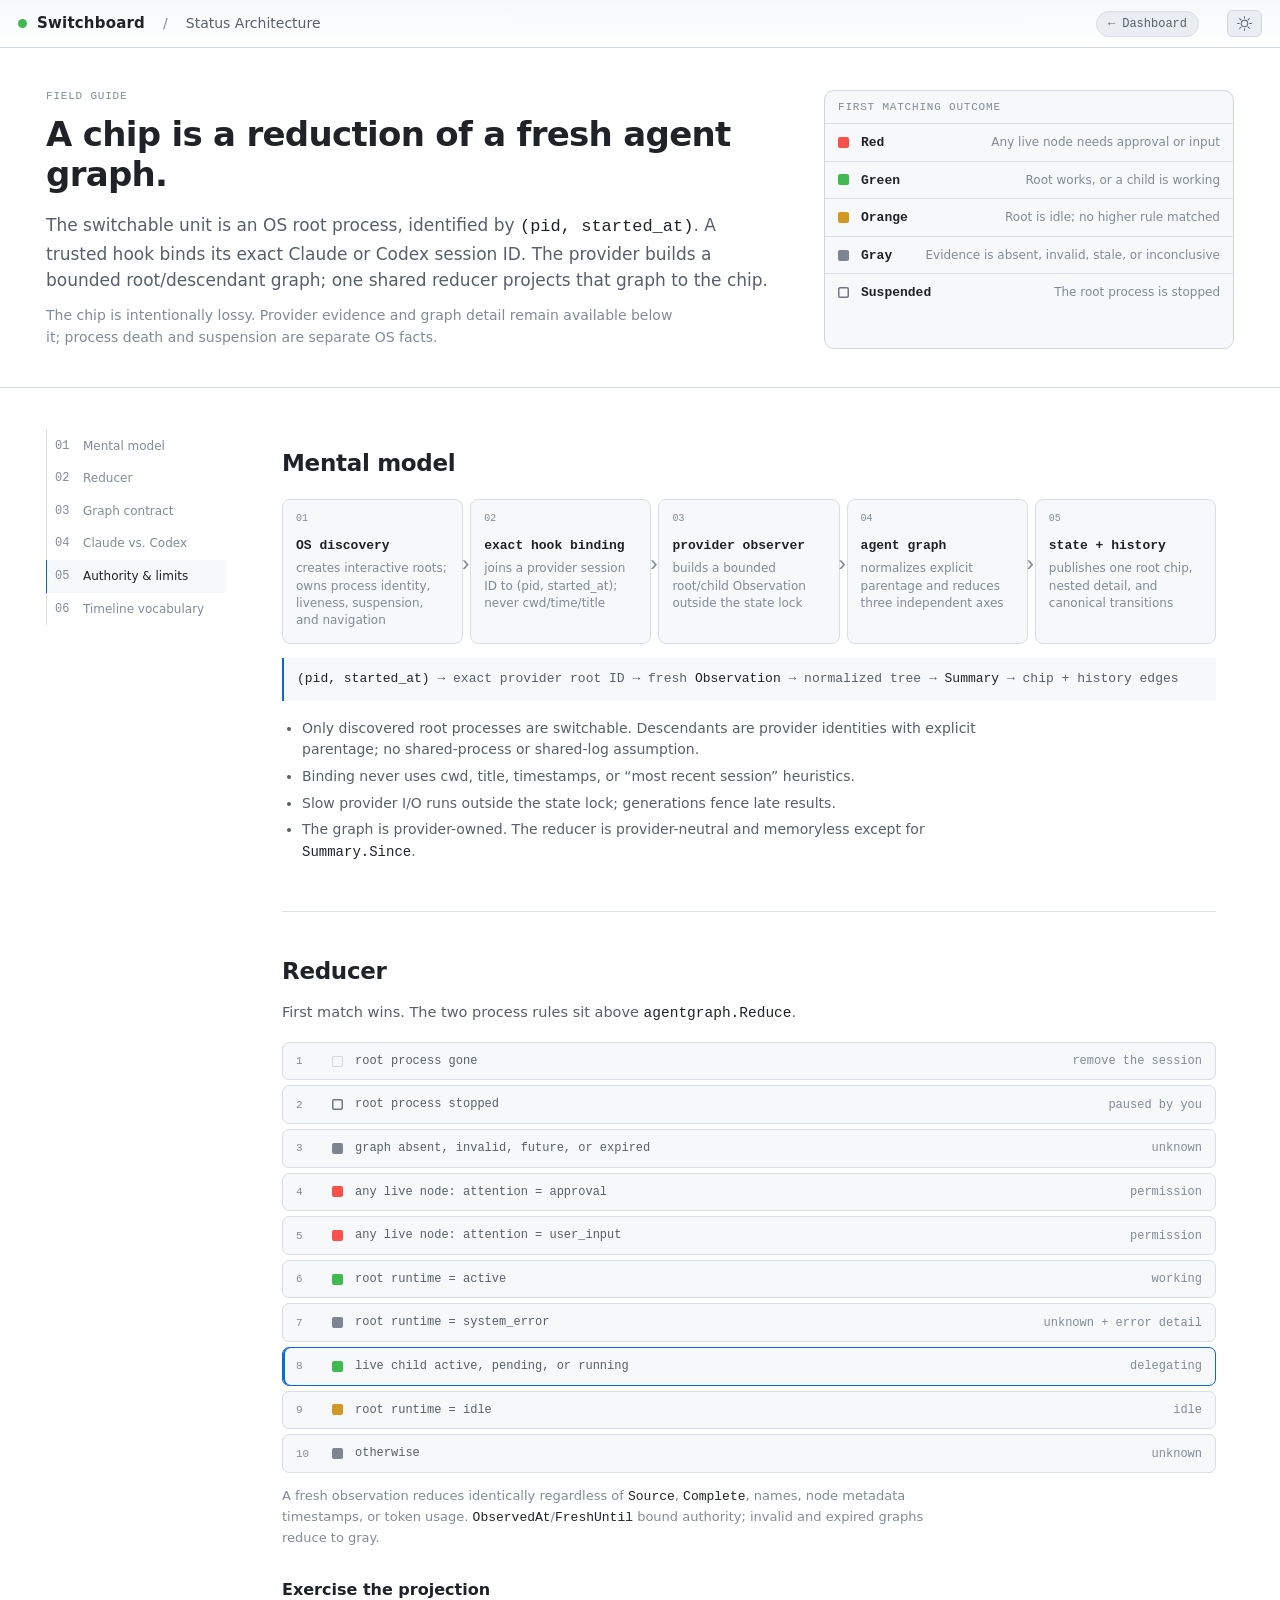
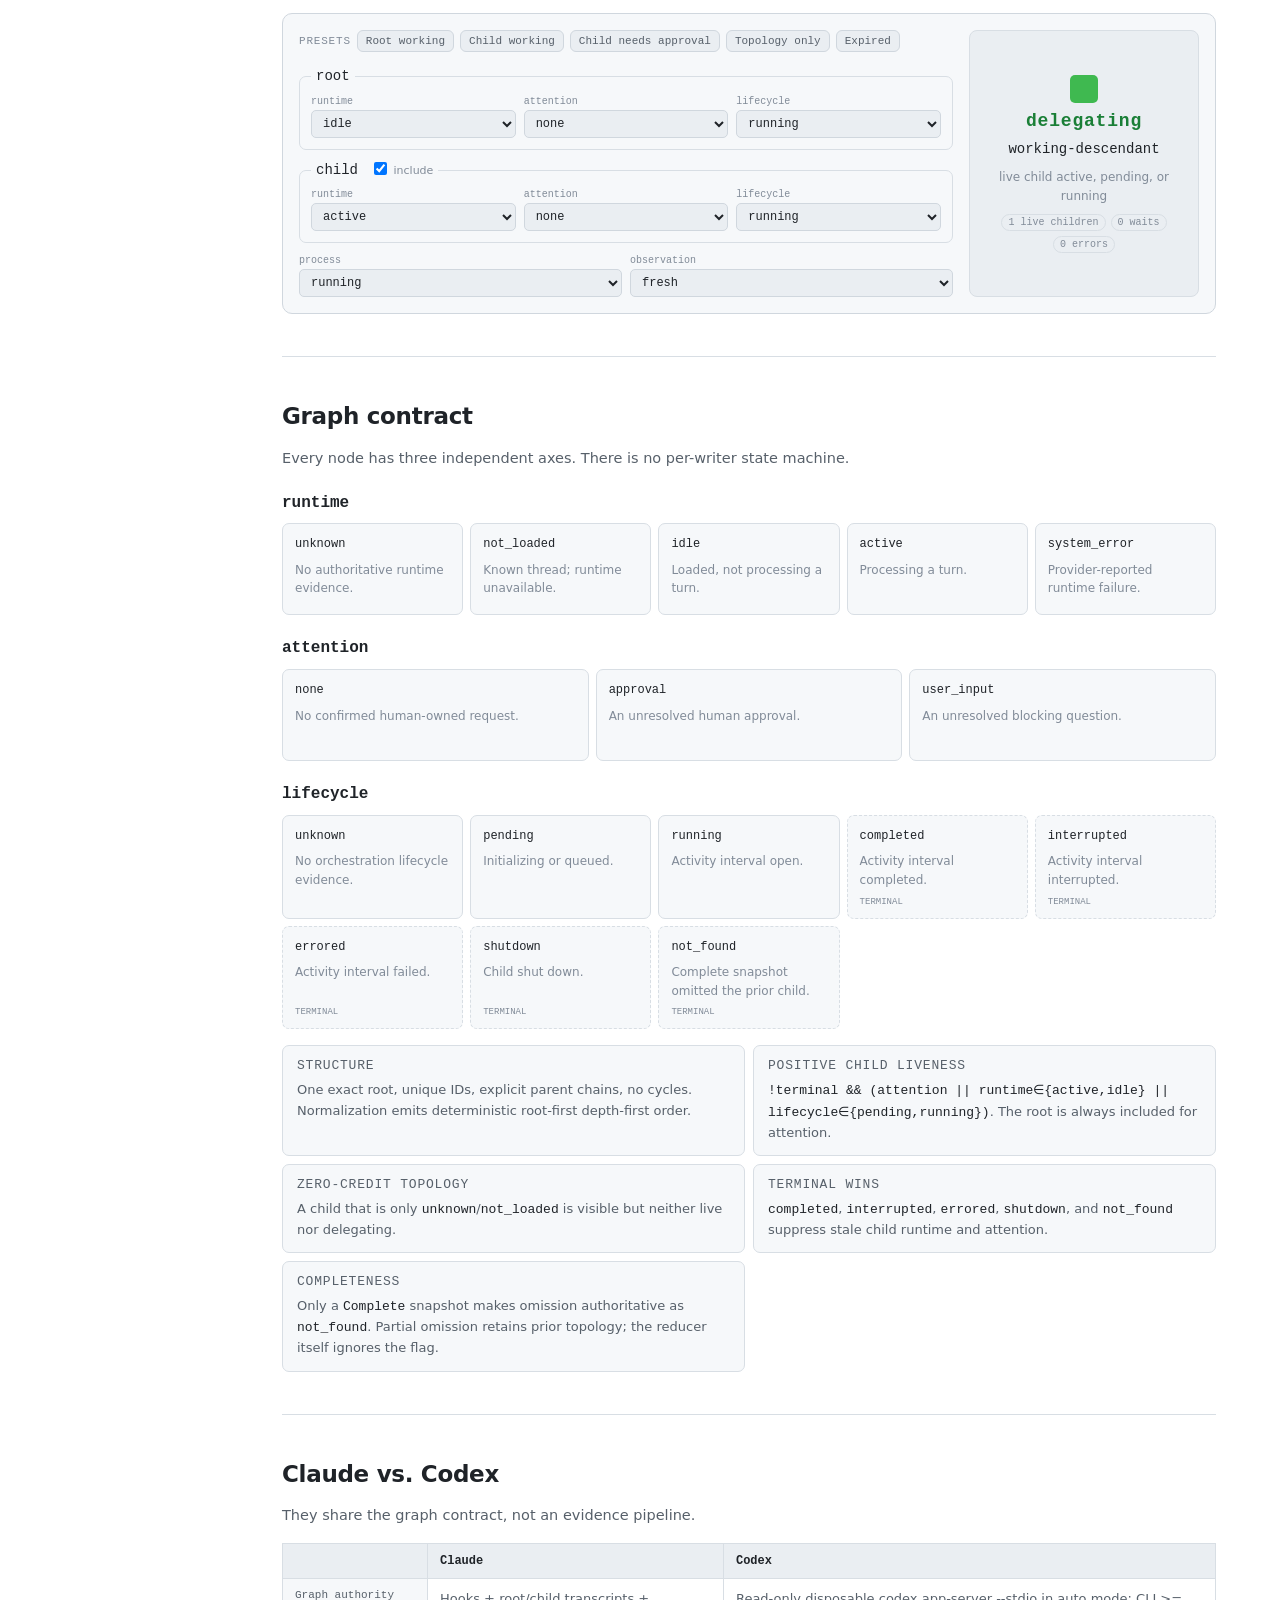
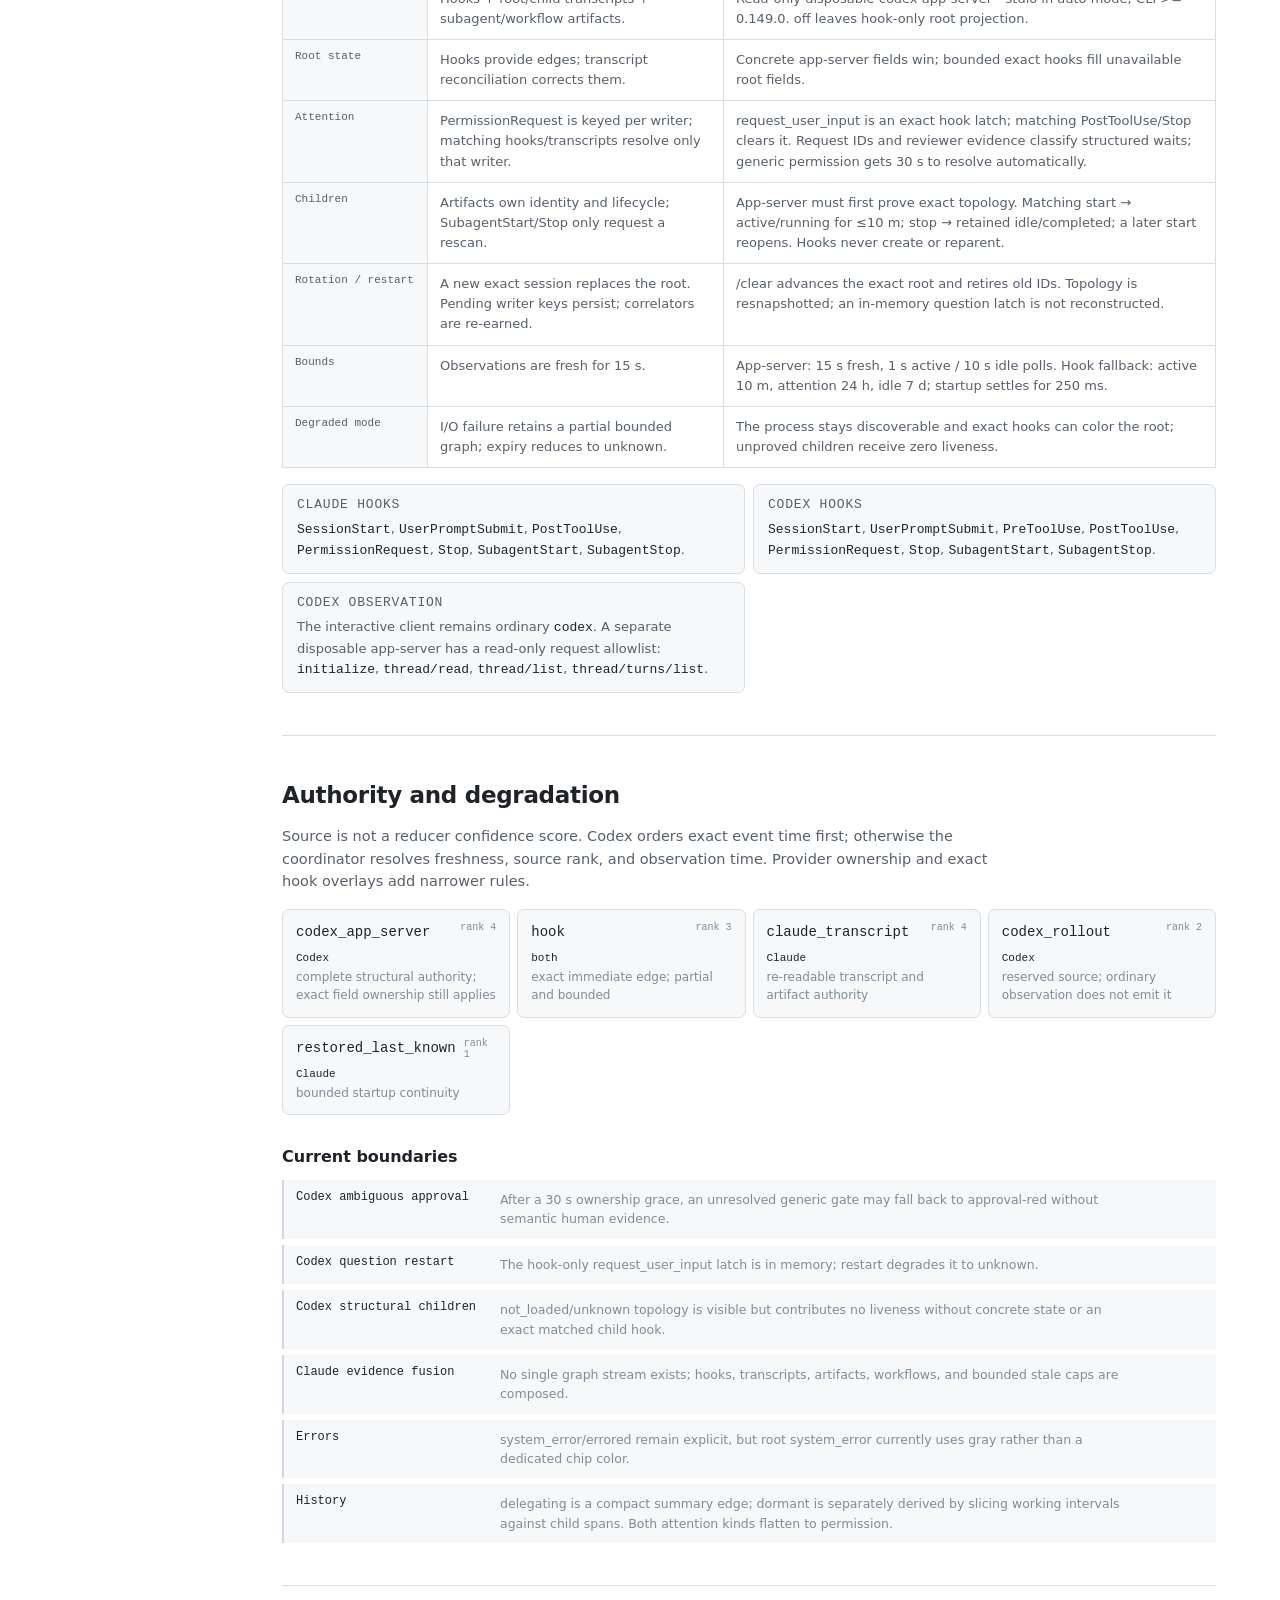
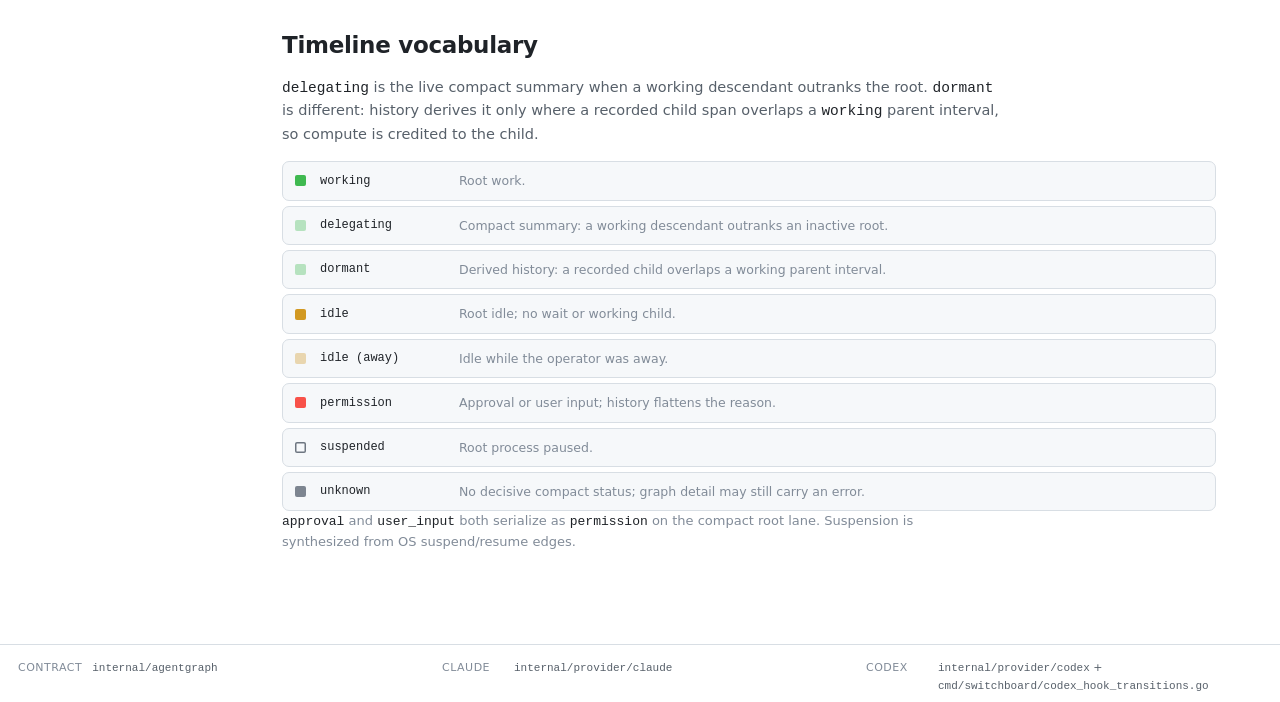
==== commit 25ff43e4: "docs: align field guide with agent graph architecture" ====
--- a/web/states.html
+++ b/web/states.html
@@ -4,13 +4,10 @@
   <meta charset="utf-8" />
   <meta name="viewport" content="width=device-width, initial-scale=1" />
   <meta name="color-scheme" content="dark light" />
-  <title>Switchboard · Field Guide</title>
+  <title>Switchboard · Status Architecture</title>
   <link rel="icon" type="image/svg+xml" href="favicon.svg" />
   <link rel="stylesheet" href="style.css" />
   <link rel="stylesheet" href="states.css" />
-  <!-- Same pre-paint theme resolution as index.html, and for the same two
-       reasons: no flash, and darkreader-lock so the extension leaves our own
-       dark theme alone. states.js keeps both in sync when the toggle is used. -->
   <script>
     (function () {
       try {
@@ -24,7 +21,7 @@
           m.name = "darkreader-lock";
           document.head.appendChild(m);
         }
-      } catch (e) {}
+      } catch (_) {}
     })();
   </script>
 </head>
@@ -34,388 +31,160 @@
       <span class="dot"></span>
       <h1>Switchboard</h1>
       <span class="sep">/</span>
-      <span class="muted">Field Guide</span>
+      <span class="muted">Status Architecture</span>
     </div>
-
-    <a class="backlink" href="./" title="Back to the activity dashboard">
-      <span aria-hidden="true">←</span> Dashboard
-    </a>
-
+    <a class="backlink" href="./"><span aria-hidden="true">←</span> Dashboard</a>
     <button id="theme-toggle" class="icon theme-toggle" title="Toggle theme" aria-label="Toggle color theme">
-      <svg class="ico-sun" viewBox="0 0 16 16" width="15" height="15" fill="currentColor" aria-hidden="true"><path d="M8 11a3 3 0 1 1 0-6 3 3 0 0 1 0 6m0 1a4 4 0 1 0 0-8 4 4 0 0 0 0 8M8 0a.5.5 0 0 1 .5.5v2a.5.5 0 0 1-1 0v-2A.5.5 0 0 1 8 0m0 13a.5.5 0 0 1 .5.5v2a.5.5 0 0 1-1 0v-2A.5.5 0 0 1 8 13m8-5a.5.5 0 0 1-.5.5h-2a.5.5 0 0 1 0-1h2a.5.5 0 0 1 .5.5M3 8a.5.5 0 0 1-.5.5h-2a.5.5 0 0 1 0-1h2A.5.5 0 0 1 3 8m10.657-5.657a.5.5 0 0 1 0 .707l-1.414 1.415a.5.5 0 1 1-.707-.708l1.414-1.414a.5.5 0 0 1 .707 0m-9.193 9.193a.5.5 0 0 1 0 .707L3.05 13.657a.5.5 0 0 1-.707-.707l1.414-1.414a.5.5 0 0 1 .707 0m9.193 2.121a.5.5 0 0 1-.707 0l-1.414-1.414a.5.5 0 0 1 .707-.707l1.414 1.414a.5.5 0 0 1 0 .707M4.464 4.465a.5.5 0 0 1-.707 0L2.343 3.05a.5.5 0 1 1 .707-.708l1.414 1.415a.5.5 0 0 1 0 .707"/></svg>
+      <svg class="ico-sun" viewBox="0 0 16 16" width="15" height="15" fill="currentColor" aria-hidden="true"><path d="M8 11a3 3 0 1 1 0-6 3 3 0 0 1 0 6m0 1a4 4 0 1 0 0-8 4 4 0 0 0 0 8M8 0a.5.5 0 0 1 .5.5v2a.5.5 0 0 1-1 0v-2A.5.5 0 0 1 8 0m0 13a.5.5 0 0 1 .5.5v2a.5.5 0 0 1-1 0v-2A.5.5 0 0 1 8 13m8-5a.5.5 0 0 1-.5.5h-2a.5.5 0 0 1 0-1h2a.5.5 0 0 1 .5.5M3 8a.5.5 0 0 1-.5.5h-2a.5.5 0 0 1 0-1h2A.5.5 0 0 1 3 8m10.657-5.657a.5.5 0 0 1 0 .707l-1.414 1.415a.5.5 0 1 1-.707-.708l1.414-1.414a.5.5 0 0 1 .707 0m-9.193 9.193a.5.5 0 0 1 0 .707L3.05 13.657a.5.5 0 0 1-.707-.707l1.414-1.414a.5.5 0 0 1 .707 0m9.193 2.121a.5.5 0 0 1-.707 0l-1.414-1.414a.5.5 0 0 1 .707-.707l1.414 1.414a.5.5 0 0 1 0 .707M4.464 4.465a.5.5 0 0 1-.707 0L2.343 3.05a.5.5 0 1 1 .707-.708l1.414 1.415a.5.5 0 0 1 .707 0"/></svg>
       <svg class="ico-moon" viewBox="0 0 16 16" width="15" height="15" fill="currentColor" aria-hidden="true"><path d="M6 .278a.77.77 0 0 1 .08.858 7.2 7.2 0 0 0-.878 3.46c0 4.021 3.278 7.277 7.318 7.277q.792-.001 1.533-.16a.79.79 0 0 1 .81.316.73.73 0 0 1-.031.893A8.35 8.35 0 0 1 8.344 16C3.734 16 0 12.286 0 7.71 0 4.266 2.114 1.312 5.124.06A.75.75 0 0 1 6 .278"/></svg>
     </button>
   </header>
 
-  <!-- ===================== hero =====================
-       The band is a separate element only so its rule can run the full width of
-       the window while the copy inside stays on the same 1240px measure as the
-       rest of the page. -->
   <div class="hero-band">
-  <section class="hero">
-    <div class="hero-copy">
-      <p class="eyebrow">Field Guide</p>
-      <h2>Reading the Status Colors</h2>
-      <p class="lede">
-        Every coding-agent session gets one colored chip on the bar, meant to be read from across
-        the room. <b>Green</b> is work running. <b>Orange</b> is a session waiting on a new prompt.
-        <b>Red</b> is your decision blocking work.
-      </p>
-      <p class="lede-sub">
-        The color is computed, not guessed — a total function over everything Switchboard believes
-        about the session. Sections 1–4 are the operator's path;
-        <a href="#states">the reference half</a> is the model underneath.
-      </p>
-    </div>
-
-    <!-- The quick answer, before any theory. Each row jumps to where it is
-         earned. -->
-    <aside class="keystrip" aria-label="What each chip color means">
-      <p class="cap">At a Glance</p>
-      <a class="keyrow" href="#fold" data-color="green">
-        <span class="sw sw-green" aria-hidden="true"></span>
-        <span class="kr-t"><b>Green</b><span>Work is in flight</span></span>
-        <span class="kr-do">Do Nothing</span>
-      </a>
-      <a class="keyrow" href="#fold" data-color="orange">
-        <span class="sw sw-orange" aria-hidden="true"></span>
-        <span class="kr-t"><b>Orange</b><span>Stopped; wants a prompt</span></span>
-        <span class="kr-do">When You Can</span>
-      </a>
-      <a class="keyrow" href="#fold" data-color="red">
-        <span class="sw sw-red" aria-hidden="true"></span>
-        <span class="kr-t"><b>Red</b><span>Your decision is blocking work</span></span>
-        <span class="kr-do">Answer Now</span>
-      </a>
-      <a class="keyrow" href="#fold" data-color="gray">
-        <span class="sw sw-gray" aria-hidden="true"></span>
-        <span class="kr-t"><b>Unknown</b><span>Nothing observed yet</span></span>
-        <span class="kr-do">Wait a Tick</span>
-      </a>
-      <a class="keyrow" href="#fold" data-color="suspended">
-        <span class="sw sw-susp" aria-hidden="true"></span>
-        <span class="kr-t"><b>Suspended</b><span>You paused this session</span></span>
-        <span class="kr-do">Resume It</span>
-      </a>
-    </aside>
-  </section>
+    <section class="hero">
+      <div class="hero-copy">
+        <p class="eyebrow">Field Guide</p>
+        <h2>A chip is a reduction of a fresh agent graph.</h2>
+        <p class="lede">
+          The switchable unit is an OS root process, identified by <code>(pid, started_at)</code>.
+          A trusted hook binds its exact Claude or Codex session ID. The provider builds a bounded
+          root/descendant graph; one shared reducer projects that graph to the chip.
+        </p>
+        <p class="lede-sub">
+          The chip is intentionally lossy. Provider evidence and graph detail remain available
+          below it; process death and suspension are separate OS facts.
+        </p>
+      </div>
+      <aside class="keystrip" aria-label="Status summary">
+        <p class="cap">First matching outcome</p>
+        <a class="keyrow" href="#reducer"><span class="sw sw-red"></span><span class="kr-t"><b>Red</b><span>Any live node needs approval or input</span></span></a>
+        <a class="keyrow" href="#reducer"><span class="sw sw-green"></span><span class="kr-t"><b>Green</b><span>Root works, or a child is working</span></span></a>
+        <a class="keyrow" href="#reducer"><span class="sw sw-orange"></span><span class="kr-t"><b>Orange</b><span>Root is idle; no higher rule matched</span></span></a>
+        <a class="keyrow" href="#reducer"><span class="sw sw-gray"></span><span class="kr-t"><b>Gray</b><span>Evidence is absent, invalid, stale, or inconclusive</span></span></a>
+        <a class="keyrow" href="#reducer"><span class="sw sw-susp"></span><span class="kr-t"><b>Suspended</b><span>The root process is stopped</span></span></a>
+      </aside>
+    </section>
   </div>
 
   <div class="guide-shell">
-    <!-- sticky section rail -->
-    <nav class="rail" aria-label="Sections">
-      <ol id="rail-list"></ol>
-    </nav>
-
+    <nav class="rail" aria-label="Sections"><ol id="rail-list"></ol></nav>
     <main class="guide">
-
-      <!-- ===================== 1 · the timeline =====================
-           First, because it is the only section that turns a bar the reader is
-           currently staring at into a sentence they can act on. Everything
-           after it explains where these six colors come from. -->
-      <section class="sec" id="timeline" data-num="01" data-rail="Timeline Lanes">
-        <h3>Timeline Lanes</h3>
-        <p>
-          Every bar on the <a href="./">dashboard</a> carries one of six statuses — the wire
-          vocabulary of the
-          <a href="https://github.com/tjmisko/switchboard-dashboard/blob/main/docs/provider-contract.md">provider contract</a>,
-          which every source emits.
-        </p>
-        <div class="lanemap" id="lanemap"></div>
-        <p class="lane-foot">
-          <b>Dormant</b> is the one worth internalizing: the session handed off, and the green
-          underneath belongs to a subagent. Dormant time is delegated time, which is why the
-          dashboard counts it as leverage.
-        </p>
+      <section class="sec" id="model" data-num="01" data-rail="Mental model">
+        <h3>Mental model</h3>
+        <div class="pipeline" id="pipeline"></div>
+        <div class="invariant">
+          <code>(pid, started_at)</code> → exact provider root ID → fresh <code>Observation</code>
+          → normalized tree → <code>Summary</code> → chip + history edges
+        </div>
+        <ul class="tight">
+          <li>Only discovered root processes are switchable. Descendants are provider identities with explicit parentage; no shared-process or shared-log assumption.</li>
+          <li>Binding never uses cwd, title, timestamps, or “most recent session” heuristics.</li>
+          <li>Slow provider I/O runs outside the state lock; generations fence late results.</li>
+          <li>The graph is provider-owned. The reducer is provider-neutral and memoryless except for <code>Summary.Since</code>.</li>
+        </ul>
       </section>
 
-      <!-- ===================== 2 · writers ===================== -->
-      <section class="sec" id="writers" data-num="02" data-rail="Sessions &amp; Writers">
-        <h3>Sessions &amp; Writers</h3>
-
-        <p>
-          A session is <b>1 + N writers</b>: the main thread plus every subagent in flight, sharing
-          one process, one log, one chip. Each can block on its own permission prompt.
+      <section class="sec" id="reducer" data-num="02" data-rail="Reducer">
+        <h3>Reducer</h3>
+        <p>First match wins. The two process rules sit above <code>agentgraph.Reduce</code>.</p>
+        <ol class="ladder" id="ladder"></ol>
+        <p class="hint">
+          A fresh observation reduces identically regardless of <code>Source</code>,
+          <code>Complete</code>, names, node metadata timestamps, or token usage. <code>ObservedAt</code>/<code>FreshUntil</code>
+          bound authority; invalid and expired graphs reduce to gray.
         </p>
 
-        <figure class="fig">
-          <div class="anatomy">
-            <div class="an-session">
-              <p class="cap">One Session · One PID · One Chip</p>
-              <div class="an-writers">
-                <div class="an-w" data-state="Ended">
-                  <span class="an-key">main</span>
-                  <span class="pill pill-orange">Ended</span>
-                </div>
-                <div class="an-w" data-state="Working">
-                  <span class="an-key">sub-1</span>
-                  <span class="pill pill-green">Working</span>
-                </div>
-                <div class="an-w" data-state="Blocked">
-                  <span class="an-key">sub-2</span>
-                  <span class="pill pill-red">Blocked</span>
-                </div>
-              </div>
-            </div>
-            <div class="an-arrow" aria-hidden="true">
-              <span class="an-arrow-cap">Fold</span>
-              <svg viewBox="0 0 60 24" width="60" height="24"><path d="M0 12h46" /><path d="M44 7l8 5-8 5z" class="head" /></svg>
-            </div>
-            <div class="an-out">
-              <span class="sw sw-red sw-lg" aria-hidden="true"></span>
-              <span class="an-out-t">RED</span>
-              <span class="an-out-s">because <code>sub-2</code> is blocked</span>
-            </div>
-          </div>
-        </figure>
-
-        <ul class="conseq">
-          <li><b>Green can mean the main thread stopped a minute ago</b> while three subagents run on.</li>
-          <li><b>Red can belong to a subagent you never started.</b> Same keystroke to clear, and it unblocks work you cannot see.</li>
-        </ul>
-
-        <p>
-          Only the per-writer machine in <a href="#machine">§7</a> has memory. The chip is a pure
-          function of the writer → state map, memoryless by construction: a latch in the color
-          layer is what <b>stale red</b> and <b>false green</b> are made of.
-        </p>
-      </section>
-
-      <!-- ===================== 3 · the fold ===================== -->
-      <section class="sec" id="fold" data-num="03" data-rail="Color Resolution">
-        <h3>Color Resolution</h3>
-        <p>Six rungs, first match wins. Nothing here knows a main thread from a subagent.</p>
-
-        <ol class="ladder" id="ladder"></ol>
-
-        <h4>Why Red Outranks Green</h4>
-        <p>The rungs rank by what it costs you to leave a session alone.</p>
-
-        <div class="triage">
-          <div class="tri">
-            <span class="sw sw-red sw-md" aria-hidden="true"></span>
-            <div>
-              <p class="tri-t">Red — a cheap decision holding up expensive work</p>
-              <p class="tri-d">
-                Approval or a one-line answer, with a chain of unattended work behind it. The best
-                return on a second of your time.
-              </p>
-            </div>
-            <span class="tri-cost now">Clear It Now</span>
-          </div>
-          <div class="tri">
-            <span class="sw sw-green sw-md" aria-hidden="true"></span>
-            <div>
-              <p class="tri-t">Green — work is happening</p>
-              <p class="tri-d">Asks nothing of you. Interrupting costs more than it returns.</p>
-            </div>
-            <span class="tri-cost">Leave It</span>
-          </div>
-          <div class="tri">
-            <span class="sw sw-orange sw-md" aria-hidden="true"></span>
-            <div>
-              <p class="tri-t">Orange — the session wants real input</p>
-              <p class="tri-d">
-                A prompt, a review, a decision. Nothing here proceeds without you, so leaving it
-                costs only delay — batching orange to protect a block of focus is often right.
-              </p>
-            </div>
-            <span class="tri-cost later">When You Have Attention</span>
-          </div>
-        </div>
-
-        <h4>Try It</h4>
-        <p class="hint">Set the writers and watch the chip. This runs the real fold.</p>
-
+        <h4>Exercise the projection</h4>
         <div class="sandbox" id="sandbox">
           <div class="sb-controls">
-            <div class="sb-presets">
-              <span class="sb-cap">Start From</span>
-              <button type="button" class="sb-preset" data-preset="delegating">Main done, subagent working</button>
-              <button type="button" class="sb-preset" data-preset="subblocked">Subagent blocked, main working</button>
-              <button type="button" class="sb-preset" data-preset="quiet">Everything finished</button>
-              <button type="button" class="sb-preset" data-preset="fresh">Just started</button>
-            </div>
-            <div id="sb-writers" class="sb-writers"></div>
-            <div class="sb-liveness">
-              <span class="sb-cap">Process</span>
-              <div class="sb-seg" id="sb-live" role="group" aria-label="Process liveness"></div>
-            </div>
+            <div class="sb-presets" id="sb-presets"></div>
+            <div id="sb-nodes"></div>
+            <div class="sb-system" id="sb-system"></div>
           </div>
           <div class="sb-out" id="sb-out"></div>
         </div>
       </section>
 
-      <!-- ===================== 4 · the caveat ===================== -->
-      <section class="sec" id="wrong" data-num="04" data-rail="Known Inaccuracies">
-        <h3>Known Inaccuracies</h3>
-        <p>
-          The daemon does not implement all of the model below. The one that will bite you:
-          <b>a red can clear before you answered</b> — measured at 5s into a prompt that stayed
-          unanswered for another 3m07s. Your terminal is the source of truth.
-        </p>
-        <p class="hint">
-          Both divergences and four unimplemented transitions are catalogued in
-          <a href="#drift">§8</a>, with cell coordinates and rule ids.
-        </p>
-      </section>
-
-      <!-- ===================== reference zone ===================== -->
-      <div class="zone-break">
-        <span class="zone-label">Reference</span>
-        <span class="zone-note">The model underneath — for changing the daemon or writing a provider</span>
-      </div>
-
-      <!-- ===================== 5 · states ===================== -->
-      <section class="sec" id="states" data-num="05" data-zone="reference" data-rail="Writer States">
-        <h3>Writer States</h3>
-        <p>Seven states. Each is a claim about a single writer, never about the session.</p>
-        <div class="statecards" id="statecards"></div>
-
-        <div class="twins" id="twins">
-          <p class="cap">The Central Ambiguity</p>
-          <div class="twins-body">
-            <div class="twins-diagram" aria-hidden="true">
-              <div class="twin">
-                <span class="pill pill-green">ToolInFlight</span>
-                <span class="twin-sig">unmatched <code>tool_use</code> in the tail</span>
-              </div>
-              <div class="twin-join"><span>Identical on Disk</span></div>
-              <div class="twin">
-                <span class="pill pill-red">Blocked</span>
-                <span class="twin-sig">unmatched <code>tool_use</code> in the tail</span>
-              </div>
-            </div>
-            <div class="twins-copy">
-              <p>
-                A tool merely running and one waiting on your approval leave <b>the same mark</b> in
-                the log. Only a permission notification separates them, and it fires once, on the
-                edge. This is the general case: on Codex a gated call is byte-identical to a running
-                one, with no recovery from the file at all. Three invariants follow:
-              </p>
-              <ol class="fallout">
-                <li><b>Blocked cannot be rebuilt by reading files</b>, so it is the one state that must survive a daemon restart.</li>
-                <li><b>The log can only ever say “ToolInFlight <em>or</em> Blocked.”</b> It can falsify a belief; it can never establish one.</li>
-                <li><b>Leaving Blocked needs the negation of that mark</b> — every dispatched tool matched. Anything weaker cannot tell the twins apart, so it cannot prove your prompt was answered. The shipped daemon breaks this one (<a href="#drift">§8</a>).</li>
-              </ol>
-            </div>
-          </div>
+      <section class="sec" id="graph" data-num="03" data-rail="Graph contract">
+        <h3>Graph contract</h3>
+        <p>Every node has three independent axes. There is no per-writer state machine.</p>
+        <div class="axes">
+          <div class="axis-block"><h4><code>runtime</code></h4><div class="axis-cards" id="runtime-cards"></div></div>
+          <div class="axis-block"><h4><code>attention</code></h4><div class="axis-cards" id="attention-cards"></div></div>
+          <div class="axis-block"><h4><code>lifecycle</code></h4><div class="axis-cards" id="lifecycle-cards"></div></div>
+        </div>
+        <div class="contract-grid">
+          <article>
+            <p class="cap">Structure</p>
+            <p>One exact root, unique IDs, explicit parent chains, no cycles. Normalization emits deterministic root-first depth-first order.</p>
+          </article>
+          <article>
+            <p class="cap">Positive child liveness</p>
+            <p><code>!terminal &amp;&amp; (attention || runtime∈{active,idle} || lifecycle∈{pending,running})</code>. The root is always included for attention.</p>
+          </article>
+          <article>
+            <p class="cap">Zero-credit topology</p>
+            <p>A child that is only <code>unknown</code>/<code>not_loaded</code> is visible but neither live nor delegating.</p>
+          </article>
+          <article>
+            <p class="cap">Terminal wins</p>
+            <p><code>completed</code>, <code>interrupted</code>, <code>errored</code>, <code>shutdown</code>, and <code>not_found</code> suppress stale child runtime and attention.</p>
+          </article>
+          <article>
+            <p class="cap">Completeness</p>
+            <p>Only a <code>Complete</code> snapshot makes omission authoritative as <code>not_found</code>. Partial omission retains prior topology; the reducer itself ignores the flag.</p>
+          </article>
         </div>
       </section>
 
-      <!-- ===================== 6 · evidence ===================== -->
-      <section class="sec" id="evidence" data-num="06" data-zone="reference" data-rail="Monitoring &amp; Evidence">
-        <h3>Monitoring &amp; Evidence</h3>
-        <p>
-          Switchboard observes; it never asks an agent how it is doing. Three sources, and each one
-          bounds what its evidence can prove. The shape is the adapter contract; what fills it is
-          per agent, and two agent kinds ship today.
-        </p>
-
-        <div class="sources" id="sources"></div>
-
-        <p>
-          So <b>a provider that announces nothing about permission can never paint red</b> — no log
-          distinguishes a gated tool from a running one. Of the writer-driven colors it reaches only
-          green, orange and gray; suspended and hidden still work, because those rungs sit above the
-          machine and read the process rather than the agent. That is a tier limit rather than a
-          bug: the contract also accepts a source with no status concept at all, as one
-          <code>working</code> interval spanning the lifetime.
-        </p>
-
-        <p class="ev-lead">
-          The thirteen kinds the Claude adapter supplies — hover for meaning; the two marked
-          <span class="key-mark">key</span> are load-bearing. Codex announces the same events but
-          never persists approvals, so it cannot supply the sound exit from Blocked and falls back
-          to the cap.
-        </p>
-        <div class="evgrid" id="evgrid"></div>
-
-        <div class="universal">
-          <p class="cap">Universal Rules</p>
-          <ul>
-            <li><code>Gone</code> → <span class="pill pill-dead">Dead</span> — the process exited, or the subagent was force-closed.</li>
-            <li><code>SessionRotated</code> → <span class="pill pill-gray">Unknown</span> — a context reset or fork changed the session id under the same pid, retiring every prompt recorded against the old one.</li>
-          </ul>
+      <section class="sec" id="providers" data-num="04" data-rail="Claude vs. Codex">
+        <h3>Claude vs. Codex</h3>
+        <p>They share the graph contract, not an evidence pipeline.</p>
+        <div class="table-scroll"><table class="provider-table" id="provider-table"></table></div>
+        <div class="provider-notes">
+          <article>
+            <p class="cap">Claude hooks</p>
+            <p><code>SessionStart</code>, <code>UserPromptSubmit</code>, <code>PostToolUse</code>, <code>PermissionRequest</code>, <code>Stop</code>, <code>SubagentStart</code>, <code>SubagentStop</code>.</p>
+          </article>
+          <article>
+            <p class="cap">Codex hooks</p>
+            <p><code>SessionStart</code>, <code>UserPromptSubmit</code>, <code>PreToolUse</code>, <code>PostToolUse</code>, <code>PermissionRequest</code>, <code>Stop</code>, <code>SubagentStart</code>, <code>SubagentStop</code>.</p>
+          </article>
+          <article>
+            <p class="cap">Codex observation</p>
+            <p>The interactive client remains ordinary <code>codex</code>. A separate disposable app-server has a read-only request allowlist: <code>initialize</code>, <code>thread/read</code>, <code>thread/list</code>, <code>thread/turns/list</code>.</p>
+          </article>
         </div>
       </section>
 
-      <!-- ===================== 7 · the machine ===================== -->
-      <section class="sec" id="machine" data-num="07" data-zone="reference" data-rail="The State Machine">
-        <h3>The State Machine</h3>
+      <section class="sec" id="authority" data-num="05" data-rail="Authority &amp; limits">
+        <h3>Authority and degradation</h3>
         <p>
-          Six live states × 11 kinds of evidence — 66 cells, no defaults. An unlisted cell throws
-          rather than guessing. Evidence is attributed to a writer <em>by the caller</em>, so
-          cross-writer bugs live outside the machine.
+          Source is not a reducer confidence score. Codex orders exact event time first; otherwise the coordinator
+          resolves freshness, source rank, and observation time. Provider ownership and exact hook overlays add narrower rules.
         </p>
-        <p class="hint">Pick a state to read its row.</p>
-
-        <div class="machine-wrap">
-          <div class="machine-diagram">
-            <svg id="machine-svg" role="img" aria-label="Writer state transition diagram"></svg>
-            <p class="mach-cap">
-              <span class="mc-item"><span class="mc-line solid"></span>Moves the writer</span>
-              <span class="mc-item"><span class="mc-line dashed"></span>Arrives here from</span>
-              <span class="mc-item mc-note">Holds are listed in the panel, not drawn</span>
-            </p>
-            <!-- the reverse question the panel doesn't answer: not "what does
-                 evidence do to a writer here" but "what put it here". For
-                 Blocked that list is one line long, which is the whole
-                 argument of §5 arriving as a fact. -->
-            <div class="mach-in" id="mach-in"></div>
-          </div>
-          <div class="machine-panel" id="machine-panel"></div>
-        </div>
-
-        <h4>The Complete Table</h4>
-        <p class="hint">
-          Filled square: moves the writer, in its destination's color. Hollow: a <b>hold</b> —
-          evidence that changed nothing. Hover any cell for the reason and its shipped rule id.
-        </p>
-        <div class="matrix-scroll">
-          <table class="matrix" id="matrix"></table>
-        </div>
-        <p class="matrix-key">
-          <span class="mk"><span class="mk-sq"></span>State change</span>
-          <span class="mk"><span class="mk-ring"></span>Hold</span>
-          <!-- the label is one span so the anchor is not itself a flex item;
-               as a direct child it would collect the row's 8px gap on both
-               sides and read as "diverges ( §8 )" -->
-          <span class="mk"><span class="mk-div"></span><span>Daemon diverges (<a href="#drift">§8</a>)</span></span>
-          <span class="mk"><span class="mk-gap"></span>Unimplemented</span>
-        </p>
+        <div class="sources" id="sources"></div>
+        <h4>Current boundaries</h4>
+        <div class="limits" id="limits"></div>
       </section>
 
-      <!-- ===================== 8 · drift ===================== -->
-      <section class="sec" id="drift" data-num="08" data-zone="reference" data-rail="Model vs. Daemon">
-        <h3>Model vs. Daemon</h3>
+      <section class="sec" id="timeline" data-num="06" data-rail="Timeline vocabulary">
+        <h3>Timeline vocabulary</h3>
         <p>
-          The live bug inventory. A page describing intended behavior instead would make a real bug
-          unfalsifiable.
+          <code>delegating</code> is the live compact summary when a working descendant outranks the root.
+          <code>dormant</code> is different: history derives it only where a recorded child span overlaps a
+          <code>working</code> parent interval, so compute is credited to the child.
         </p>
-
-        <h4>Two Divergent Cells</h4>
-        <div class="drifts" id="drifts"></div>
-
-        <h4>Four Unimplemented Transitions</h4>
-        <p class="hint">
-          All four are <span class="pill pill-green pill-sm">ToolInFlight</span> cells: the daemon
-          has no representation of that state, which is why it cannot tell a tool waiting on you
-          from one waiting on a machine.
-        </p>
-        <div class="gaps" id="gaps"></div>
+        <div class="lanemap" id="lanemap"></div>
+        <p class="hint"><code>approval</code> and <code>user_input</code> both serialize as <code>permission</code> on the compact root lane. Suspension is synthesized from OS suspend/resume edges.</p>
       </section>
-
     </main>
   </div>
 
-  <div id="tooltip" class="tooltip" hidden></div>
-
   <footer class="footer">
-    <div class="footer-item"><span class="fk">Model</span><span class="fv">Switchboard <code>internal/writerstate</code></span></div>
-    <div class="footer-item"><span class="fk">Table</span><span class="fv">Generated from <code>docs/writer-state-model.md</code></span></div>
-    <div class="footer-item"><span class="fk">Scope</span><span class="fv">6 live states × 11 evidence kinds, every cell explicit</span></div>
-    <div class="footer-item"><span class="fk">Colors</span><span class="fv">The same tokens the timeline paints with</span></div>
+    <div class="footer-item"><span class="fk">Contract</span><span class="fv"><code>internal/agentgraph</code></span></div>
+    <div class="footer-item"><span class="fk">Claude</span><span class="fv"><code>internal/provider/claude</code></span></div>
+    <div class="footer-item"><span class="fk">Codex</span><span class="fv"><code>internal/provider/codex</code> + <code>cmd/switchboard/codex_hook_transitions.go</code></span></div>
   </footer>
 
   <script src="states-model.js"></script>
--- a/web/style.css
+++ b/web/style.css
@@ -32,28 +32,12 @@
   --mono: ui-monospace, "SFMono-Regular", "JetBrains Mono", "Cascadia Code", Menlo, Consolas, monospace;
   --sans: system-ui, -apple-system, "Segoe UI", Roboto, sans-serif;
 
-  /* ---------- global scale ----------
-     The dashboard is DESIGNED at 0.8 of nominal, and this is the one place that
-     says so. Everything else in this file — and every GEO constant app.js draws
-     the swimlanes with — is written at its natural px size, so the whole page
-     rescales from here rather than from four hundred edits.
-
-     It exists because the design was being read at 80% browser zoom every day.
-     The proportions were right and the absolute size was not, and a page you
-     have to zoom out of to see properly is a page whose scale is wrong; fixing
-     it in the browser is fixing it on one machine, in one profile, until the
-     next reset.
-
-     `zoom` and not `transform: scale()` because zoom REFLOWS: the page gets 1.25×
-     the layout width and fills it, which is what browser zoom does and what makes
-     the swimlanes gain hours rather than shrink. A transform would letterbox the
-     same layout into a smaller box.
-
-     Consequence to remember: media queries measure the UNZOOMED viewport, so the
-     width breakpoints below are their layout thresholds × 0.8. Container queries
-     do not — they measure a layout box that is already in this space — so those
-     thresholds are written plainly. */
-  zoom: 0.8;
+  /* No global scale here on purpose. The page used to carry `zoom: 0.8` so it
+     read at the 80% the design was drawn for, but a root zoom splits the page
+     into two coordinate spaces — measurements (clientX, getBoundingClientRect)
+     come back visual, assignments (style.left) resolve in layout — and every
+     overlay and hit test then owes a correction it is easy to forget. One px is
+     one px again; scale it in the browser if you want it smaller. */
 }
 
 /* ---------- theme palettes ----------
@@ -670,6 +654,13 @@
 
 .subagent-bar { stroke: rgba(0, 0, 0, 0.3); stroke-width: 0.4; cursor: pointer; }
 .subagent-bar:hover { stroke: var(--hover-stroke); stroke-width: 1; }
+.subagent-attention {
+  fill: var(--c-permission); fill-opacity: 0.94;
+  stroke: rgba(255, 255, 255, 0.55); stroke-width: 0.45;
+  cursor: pointer;
+}
+.subagent-attention.user-input { stroke-dasharray: 1.5 1; }
+.subagent-attention:hover { stroke: var(--hover-stroke); stroke-width: 1; }
 
 /* merged sliver marker: a run of too-thin subagents collapsed to one "×N" bar.
    A dashed outline distinguishes it from a single solid sub-bar. */
@@ -706,11 +697,11 @@
 body.view-projects .boxes { grid-template-columns: minmax(0, 2.15fr) minmax(0, 0.7fr); }
 
 /* Collapse to one column while there is still room to spare. At three columns
-   the cost/token stack is the narrowest track, and 20% off it means the squeeze
-   arrives sooner than it used to — below ~1150px "cache written · fresh" starts
-   wrapping to three lines. One full-width column reads better than three starved
-   ones, so the strip gives up on three before that happens rather than after. */
-@media (max-width: 920px) { /* 1150 layout px × the 0.8 global scale */
+   the cost/token stack is the narrowest track: below ~1150px "cache written ·
+   fresh" starts wrapping to three lines. One full-width column reads better than
+   three starved ones, so the strip gives up on three before that happens rather
+   than after. */
+@media (max-width: 1150px) {
   .boxes,
   body.view-line .boxes,
   body.view-projects .boxes { grid-template-columns: 1fr; }
--- a/web/states.css
+++ b/web/states.css
@@ -1,678 +1,215 @@
-/* states.css — the field guide.
- *
- * Loaded AFTER style.css, so every chrome token (--bg, --fg, --border, the
- * status hues) is inherited and this page changes color with the dashboard's
- * theme toggle for free.
- *
- * It adds no new visual vocabulary. The dashboard's objects are reused as-is:
- * flat square status swatches at the legend's size, --bg-elev cards on a
- * hairline border at radius 10, uppercase 11px labels, sans for prose and mono
- * for anything the daemon would print. A documentation page for an instrument
- * should look like the instrument.
- */
-
-/* Status hues as TEXT. The chip colors in style.css are tuned to be painted as
-   fills and are too light to read as type on the light surface, so the page
-   carries a themed pair — same three states, one legible value per theme. The
-   light values are the ones style.css already uses for themed foregrounds
-   (--error-fg, --suspect, --accent). */
 :root, :root[data-theme="dark"] {
   --fg-red: #ff8b84;
   --fg-green: #7ee787;
   --fg-orange: #e3b341;
-  --fg-blue: #79c0ff;
 }
 @media (prefers-color-scheme: light) {
-  :root { --fg-red: #cf222e; --fg-green: #1a7f37; --fg-orange: #9a6700; --fg-blue: #0969da; }
+  :root { --fg-red: #cf222e; --fg-green: #1a7f37; --fg-orange: #9a6700; }
 }
 :root[data-theme="light"] {
-  --fg-red: #cf222e; --fg-green: #1a7f37; --fg-orange: #9a6700; --fg-blue: #0969da;
-}
-
-/* The page reads at a larger measure than the dashboard: the dashboard is
-   glanced at, this is read. Prose sits at 15px against the app's 14px base, and
-   every label scales with it — a 15px paragraph under a 10px caption reads as
-   two documents stacked. */
-.guide-body { line-height: 1.6; }
-
-/* ---------- chrome ---------- */
-.guide-body .topbar { position: sticky; top: 0; z-index: 40; backdrop-filter: blur(6px); }
-.guide-body .brand .dot { background: var(--c-working); box-shadow: 0 0 0 3px rgba(63, 185, 80, 0.16); }
-
-/* same shape as the dashboard's .guidelink, pointing the other way */
+  --fg-red: #cf222e;
+  --fg-green: #1a7f37;
+  --fg-orange: #9a6700;
+}
+
+.guide-body { line-height: 1.55; }
+.guide-body .topbar { position: sticky; top: 0; z-index: 20; backdrop-filter: blur(6px); }
 .backlink {
-  margin-left: auto;
-  display: inline-flex; align-items: center; gap: 7px;
-  font-family: var(--mono); font-size: 13px;
-  color: var(--fg-muted); text-decoration: none;
-  padding: 5px 12px; border-radius: 999px;
-  border: 1px solid var(--border-soft); background: var(--bg-elev-2);
+  margin-left: auto; display: inline-flex; align-items: center; gap: 7px;
+  padding: 5px 11px; border: 1px solid var(--border-soft); border-radius: 999px;
+  background: var(--bg-elev-2); color: var(--fg-muted); font: 12px var(--mono); text-decoration: none;
 }
 .backlink:hover { color: var(--fg); border-color: var(--fg-dim); }
 
-/* ---------- typography ---------- */
-.guide h3 {
-  font-size: 23px; font-weight: 600; letter-spacing: -0.3px;
-  margin: 0 0 14px; color: var(--fg);
-}
-.guide h4 {
-  font-size: 17px; font-weight: 600;
-  margin: 38px 0 12px; color: var(--fg);
-}
-.guide p { max-width: 72ch; margin: 0 0 14px; color: var(--fg-muted); font-size: 15px; }
-.guide p b, .guide li b { color: var(--fg); font-weight: 600; }
-.guide a { color: var(--accent); text-decoration-color: rgba(88, 166, 255, 0.35); text-underline-offset: 2px; }
-.guide code, .keystrip code, .hero code { font-family: var(--mono); font-size: 0.9em; color: var(--fg); }
-.eyebrow {
-  font-family: var(--mono); font-size: 12px; text-transform: uppercase;
-  letter-spacing: 1.6px; color: var(--fg-dim); margin: 0 0 14px;
-}
-.hint { font-size: 14px !important; color: var(--fg-dim) !important; }
-
-/* a section label, in the dashboard's .box-label idiom */
-.cap {
-  font-size: 12px; text-transform: uppercase; letter-spacing: 0.7px;
-  color: var(--fg-dim); margin: 0 0 12px !important;
-}
-
-.guide-body .footer { font-size: 12.5px; }
-
-/* ---------- the status swatch ----------
-   The page's one repeated object, and deliberately the same one the dashboard's
-   legend uses: a flat square in the status hue.
-
-   Suspended is drawn hollow rather than in its own grey. On the bar it is a
-   solid #6e7681, but at 10px that is indistinguishable from unknown's grey, and
-   these two are the pair a reader most needs to tell apart — one is a fact
-   about the process, the other an absence of facts about the writers. Hidden is
-   hollow for the honest reason: the timeline paints nothing at all. */
-.sw { flex: none; width: 11px; height: 11px; border-radius: 2px; }
-.sw-md { width: 14px; height: 14px; border-radius: 3px; }
-.sw-lg { width: 26px; height: 26px; border-radius: 5px; }
-
+.eyebrow, .cap, .sb-cap {
+  margin: 0; color: var(--fg-dim); font: 11px var(--mono);
+  letter-spacing: .8px; text-transform: uppercase;
+}
+.hero-band { border-bottom: 1px solid var(--border); }
+.hero {
+  display: grid; grid-template-columns: minmax(0, 1fr) minmax(330px, 410px);
+  gap: 44px; max-width: 1240px; margin: 0 auto; padding: 42px 26px 38px;
+}
+.hero h2 {
+  max-width: 780px; margin: 12px 0 18px; color: var(--fg);
+  font-size: 34px; line-height: 1.18; letter-spacing: -.7px;
+}
+.hero .lede { max-width: 72ch; margin: 0 0 12px; color: var(--fg-muted); font-size: 17px; }
+.hero .lede-sub { max-width: 72ch; margin: 0; color: var(--fg-dim); font-size: 14px; }
+.hero code, .guide code { color: var(--fg); font-family: var(--mono); }
+
+.keystrip { overflow: hidden; border: 1px solid var(--border); border-radius: 10px; background: var(--bg-elev); }
+.keystrip .cap { padding: 10px 13px; border-bottom: 1px solid var(--border-soft); }
+.keyrow {
+  display: grid; grid-template-columns: 12px minmax(0, 1fr); gap: 11px; align-items: center;
+  padding: 9px 13px; border-bottom: 1px solid var(--border-soft); color: inherit; text-decoration: none;
+}
+.keyrow:last-child { border-bottom: 0; }
+.keyrow:hover { background: var(--bg-elev-2); }
+.kr-t { display: flex; justify-content: space-between; gap: 14px; align-items: baseline; }
+.kr-t b { color: var(--fg); font: 600 13px var(--mono); }
+.kr-t span { color: var(--fg-dim); font-size: 12px; text-align: right; }
+
+.sw { width: 11px; height: 11px; flex: none; border-radius: 2px; }
+.sw-lg { width: 28px; height: 28px; border-radius: 5px; }
 .sw-red { background: var(--c-permission); }
 .sw-green { background: var(--c-working); }
 .sw-orange { background: var(--c-idle); }
 .sw-gray { background: #7d8590; }
-/* idle-while-away: the dashboard draws it as idle orange at low alpha */
-.sw-dim { opacity: 0.35; }
 .sw-susp { background: transparent; box-shadow: inset 0 0 0 1.5px var(--c-suspended); }
 .sw-hidden { background: transparent; box-shadow: inset 0 0 0 1px var(--border); }
-
-/* ---------- hero ---------- */
-.hero-band { border-bottom: 1px solid var(--border); }
-.hero {
-  display: grid;
-  grid-template-columns: minmax(0, 1fr) minmax(290px, 370px);
-  gap: 44px;
-  align-items: start;
-  max-width: 1240px; margin: 0 auto;
-  padding: 42px 26px 38px;
-}
-.hero h2 {
-  font-size: 34px; font-weight: 600; letter-spacing: -0.6px; line-height: 1.2;
-  margin: 0 0 20px; color: var(--fg);
-}
-.hero .lede { font-size: 17.5px; line-height: 1.6; color: var(--fg-muted); max-width: 60ch; margin: 0 0 14px; }
-.hero .lede-sub { font-size: 15px; color: var(--fg-dim); max-width: 62ch; margin: 0; }
-.hero a { color: var(--accent); }
-
-/* the at-a-glance key: the dashboard's .box, with the legend's own rows */
-.keystrip {
-  background: var(--bg-elev);
-  border: 1px solid var(--border-soft);
-  border-radius: 10px;
-  padding: 14px 16px 8px;
-}
-.keyrow {
-  display: grid; grid-template-columns: 11px 1fr max-content;
-  align-items: center; gap: 12px;
-  padding: 10px 0;
-  text-decoration: none; color: inherit;
-  border-bottom: 1px solid var(--border-soft);
-}
-.keyrow:last-child { border-bottom: 0; }
-.keyrow:hover .kr-t b { color: var(--accent); }
-.kr-t { display: flex; flex-direction: column; gap: 2px; min-width: 0; }
-.kr-t b { font-family: var(--mono); font-size: 13.5px; color: var(--fg); font-weight: 600; }
-.kr-t span { font-size: 14px; color: var(--fg-muted); }
-.kr-do {
-  font-family: var(--mono); font-size: 11.5px; color: var(--fg-dim);
-  white-space: nowrap;
-  padding: 2px 9px; border: 1px solid var(--border-soft); border-radius: 999px;
-}
-.keyrow:hover .kr-do { color: var(--fg-muted); border-color: var(--fg-dim); }
-
-/* ---------- shell + rail ---------- */
+.sw-dim { opacity: .35; }
+
 .guide-shell {
-  display: grid; grid-template-columns: 172px minmax(0, 1fr);
-  gap: 40px; max-width: 1240px; margin: 0 auto; padding: 0 26px;
-}
-.rail { position: sticky; top: 62px; align-self: start; padding-top: 46px; }
-.rail ol { list-style: none; margin: 0; padding: 0; display: flex; flex-direction: column; gap: 2px; }
+  display: grid; grid-template-columns: 180px minmax(0, 1fr); gap: 38px;
+  max-width: 1240px; margin: 0 auto; padding: 0 26px;
+}
+.rail { position: sticky; top: 76px; align-self: start; padding-top: 42px; }
+.rail ol { margin: 0; padding: 0; list-style: none; }
 .rail a {
-  display: grid; grid-template-columns: 22px 1fr; gap: 9px; align-items: baseline;
-  padding: 7px 8px; border-radius: 6px;
-  text-decoration: none; color: var(--fg-dim);
-  border-left: 2px solid transparent;
-  font-size: 13px; line-height: 1.35;
-}
-.rail a .rn { font-family: var(--mono); font-size: 11.5px; color: var(--fg-dim); }
-.rail a:hover { color: var(--fg-muted); background: var(--bg-elev); }
-.rail a.on { color: var(--fg); border-left-color: var(--accent); background: var(--bg-elev); }
-.rail a.on .rn { color: var(--accent); }
-
-.rail-sep {
-  margin: 14px 0 6px; padding: 0 8px;
-  font-family: var(--mono); font-size: 11px; text-transform: uppercase; letter-spacing: 1.1px;
-  color: var(--fg-dim); border-top: 1px solid var(--border-soft); padding-top: 10px;
-}
-
-/* the operator half ends here. A labelled rule rather than a collapsed block:
-   the reference below is what a contributor arrives with a rule id to Ctrl-F,
-   and collapsed content does not answer a find. */
-.zone-break {
-  display: flex; align-items: baseline; gap: 14px; flex-wrap: wrap;
-  margin: 0 0 40px; padding-top: 26px; border-top: 1px solid var(--border);
-}
-.zone-label {
-  font-family: var(--mono); font-size: 12.5px; text-transform: uppercase; letter-spacing: 1.4px;
-  color: var(--fg-muted);
-}
-.zone-note { font-size: 14px; color: var(--fg-dim); }
-
-.guide { padding: 46px 0 40px; min-width: 0; }
-.sec { margin-bottom: 80px; scroll-margin-top: 74px; }
-.sec::before {
-  content: attr(data-num);
-  display: block; font-family: var(--mono); font-size: 12px;
-  letter-spacing: 1.4px; color: var(--fg-dim); margin-bottom: 8px;
-}
-
-/* ---------- 2 · anatomy figure ---------- */
-.fig { margin: 22px 0 20px; }
-.anatomy {
-  display: flex; align-items: center; gap: 6px; flex-wrap: wrap;
-  background: var(--bg-elev); border: 1px solid var(--border-soft);
-  border-radius: 10px; padding: 16px 18px;
-}
-.an-session { flex: 1 1 300px; border: 1px dashed var(--border); border-radius: 8px; padding: 11px 13px 13px; }
-.an-writers { display: flex; flex-direction: column; gap: 7px; }
-.an-w { display: flex; align-items: center; gap: 12px; }
-.an-key { font-family: var(--mono); font-size: 13px; color: var(--fg-muted); min-width: 56px; }
-.an-arrow { display: flex; flex-direction: column; align-items: center; gap: 3px; padding: 0 6px; }
-.an-arrow-cap { font-family: var(--mono); font-size: 11px; text-transform: uppercase; letter-spacing: 0.9px; color: var(--fg-dim); }
-.an-arrow svg path { stroke: var(--fg-dim); stroke-width: 1.4; fill: none; }
-.an-arrow svg path.head { fill: var(--fg-dim); stroke: none; }
-.an-out { display: flex; flex-direction: column; align-items: center; gap: 7px; padding: 4px 16px 0; }
-.an-out-t { font-family: var(--mono); font-size: 13.5px; font-weight: 700; color: var(--c-permission); letter-spacing: 0.8px; }
-.an-out-s { font-size: 13.5px; color: var(--fg-dim); }
-
-.conseq { margin: 0 0 8px; padding-left: 20px; max-width: 72ch; }
-.conseq li { color: var(--fg-muted); font-size: 15px; margin-bottom: 9px; }
-.conseq li::marker { color: var(--fg-dim); }
-
-/* ---------- pills ---------- */
-.pill {
-  display: inline-flex; align-items: center;
-  font-family: var(--mono); font-size: 12.5px; font-weight: 600;
-  padding: 3px 10px; border-radius: 999px; white-space: nowrap;
-  border: 1px solid;
-}
-.pill-sm { font-size: 11.5px; padding: 1px 8px; }
-.pill-red    { color: var(--fg-red); border-color: rgba(248,81,73,0.45);  background: rgba(248,81,73,0.12); }
-.pill-green  { color: var(--fg-green); border-color: rgba(63,185,80,0.42);  background: rgba(63,185,80,0.11); }
-.pill-orange { color: var(--fg-orange); border-color: rgba(210,153,34,0.42); background: rgba(210,153,34,0.11); }
-.pill-gray   { color: var(--fg-muted); border-color: var(--border);  background: var(--bg-elev-2); }
-.pill-dead   { color: var(--fg-dim); border-color: var(--border-soft); background: transparent; border-style: dashed; }
-
-/* ---------- 5 · state cards ---------- */
-.statecards { display: grid; grid-template-columns: repeat(auto-fill, minmax(292px, 1fr)); gap: 10px; margin: 18px 0 26px; }
-.scard {
-  background: var(--bg-elev); border: 1px solid var(--border-soft);
-  border-left: 2px solid var(--sc);
-  border-radius: 10px; padding: 13px 15px;
-}
-.scard.dead { border-left-style: dashed; }
-.scard-head { display: flex; align-items: center; gap: 9px; margin-bottom: 6px; }
-.scard-name { font-family: var(--mono); font-size: 14.5px; font-weight: 700; color: var(--fg); }
-.scard-folds {
-  margin-left: auto; font-family: var(--mono); font-size: 11px;
-  text-transform: uppercase; letter-spacing: 0.7px; color: var(--fg-dim);
-}
-.scard-short { font-size: 14.5px; color: var(--fg); margin: 0 0 7px; }
-.scard-body { font-size: 14px; color: var(--fg-muted); margin: 0 0 11px; line-height: 1.5; }
-.scard-you {
-  display: flex; gap: 9px; align-items: baseline;
-  border-top: 1px solid var(--border-soft); padding-top: 10px;
-  font-size: 14px; color: var(--fg-muted);
-}
-.scard-you .yk {
-  font-family: var(--mono); font-size: 11px; text-transform: uppercase;
-  letter-spacing: 0.7px; color: var(--fg-dim); flex: none;
-}
-/* the twins carry a marker in the head row rather than floating over the body,
-   which the longer summaries run into */
-.scard-twin {
-  font-family: var(--mono); font-size: 10px; letter-spacing: 0.7px;
-  color: var(--c-idle); text-transform: uppercase;
-  border: 1px solid rgba(210, 153, 34, 0.45); border-radius: 3px; padding: 0 5px;
-}
-
-/* ---------- 5 · the twins ---------- */
-.twins {
-  border: 1px solid var(--border); border-left: 2px solid var(--c-idle);
-  border-radius: 10px; background: var(--bg-elev);
-  padding: 14px 16px 16px; margin-top: 22px;
-}
-.twins .cap { color: var(--c-idle); }
-.twins-body { display: grid; grid-template-columns: minmax(0, 228px) minmax(0, 1fr); gap: 26px; align-items: start; }
-.twins-diagram { display: flex; flex-direction: column; align-items: stretch; }
-.twin {
-  display: flex; flex-direction: column; align-items: center; gap: 7px;
-  padding: 12px 10px; border: 1px solid var(--border); border-radius: 8px;
-  background: var(--bg-elev-2);
-}
-.twin-sig { font-family: var(--mono); font-size: 11.5px; color: var(--fg-dim); text-align: center; }
-.twin-join { position: relative; height: 38px; display: flex; align-items: center; justify-content: center; }
-/* an equals sign between them: two hairlines, because "identical" is the claim */
-.twin-join::before, .twin-join::after {
-  content: ""; position: absolute; left: 50%; width: 44px; margin-left: -22px;
-  border-top: 1px solid var(--border);
-}
-.twin-join::before { top: 14px; }
-.twin-join::after { top: 23px; }
-.twin-join span {
-  position: relative; z-index: 1; background: var(--bg-elev);
-  padding: 0 8px; font-family: var(--mono); font-size: 11px;
-  text-transform: uppercase; letter-spacing: 0.9px; color: var(--c-idle);
-}
-.twins-copy p { max-width: none; }
-.fallout { margin: 0 0 6px; padding-left: 22px; }
-.fallout li { color: var(--fg-muted); font-size: 14.5px; margin-bottom: 8px; }
-.fallout li::marker { font-family: var(--mono); color: var(--fg-dim); font-size: 13px; }
-
-/* ---------- 6 · sources ---------- */
-.sources { display: grid; grid-template-columns: repeat(auto-fit, minmax(258px, 1fr)); gap: 10px; margin: 18px 0 26px; }
-.source {
-  background: var(--bg-elev); border: 1px solid var(--border-soft);
-  border-radius: 10px; padding: 13px 15px;
-}
-/* the tag drops to its own line rather than breaking the source's name in two
-   — "clock · liveness" is the name of one source, not two words */
-.source-h { display: flex; align-items: baseline; gap: 9px; margin-bottom: 3px; flex-wrap: wrap; }
-.source-h b { font-family: var(--mono); font-size: 14.5px; color: var(--fg); white-space: nowrap; }
-.source-tag { font-size: 13px; color: var(--fg-dim); }
-.source-line { display: grid; grid-template-columns: 15px 1fr; gap: 8px; font-size: 14px; margin-top: 9px; line-height: 1.45; }
-.source-line .sl-m { font-family: var(--mono); font-weight: 700; text-align: center; }
-.source-line.can .sl-m { color: var(--c-working); }
-.source-line.cant .sl-m { color: var(--c-permission); }
-.source-line span:last-child { color: var(--fg-muted); }
-
-/* what the Claude adapter uses for this source — set apart from the two
-   contract lines above it, which hold for any provider */
-.source-claude {
-  display: flex; gap: 8px; align-items: baseline;
-  margin: 10px 0 0 !important; padding-top: 9px;
-  border-top: 1px solid var(--border-soft);
-  font-family: var(--mono); font-size: 12.5px; color: var(--fg-muted);
-}
-.source-claude .sc-k {
-  font-size: 10.5px; text-transform: uppercase; letter-spacing: 0.7px;
-  color: var(--fg-dim); flex: none;
-}
-
-.ev-lead { margin-top: 22px !important; }
-.key-mark {
-  font-family: var(--mono); font-size: 10.5px; text-transform: uppercase; letter-spacing: 0.7px;
-  color: var(--c-idle); border: 1px solid rgba(210, 153, 34, 0.45);
-  border-radius: 3px; padding: 1px 5px;
-}
-.evgrid { display: grid; grid-template-columns: repeat(auto-fill, minmax(278px, 1fr)); gap: 6px; margin: 12px 0 26px; }
-.ev {
-  display: grid; grid-template-columns: 1fr max-content; align-items: center; gap: 10px;
-  background: var(--bg-elev); border: 1px solid var(--border-soft);
-  border-radius: 6px; padding: 9px 12px;
-  font-family: var(--mono); font-size: 13.5px; color: var(--fg);
-  cursor: help;
-}
-.ev:hover { border-color: var(--fg-dim); background: var(--bg-elev-2); }
-.ev[data-key="1"] { border-color: rgba(210, 153, 34, 0.4); }
-.ev-src { font-size: 10.5px; text-transform: uppercase; letter-spacing: 0.7px; color: var(--fg-dim); }
-.ev[data-src="hook"] .ev-src { color: var(--fg-green); }
-.ev[data-src="transcript"] .ev-src { color: var(--fg-blue); }
-
-.universal {
-  border: 1px solid var(--border-soft); border-radius: 10px;
-  background: var(--bg-elev); padding: 13px 16px; margin-top: 4px;
-}
-.universal ul { margin: 0; padding-left: 20px; }
-.universal li { font-size: 14.5px; color: var(--fg-muted); margin-bottom: 7px; }
-.universal li:last-child { margin-bottom: 0; }
-
-/* ---------- 7 · the machine ---------- */
-/* start-aligned, not stretched: the panel is as tall as the row it is reading
-   (Blocked's is 11 entries deep), and stretching the diagram to match would
-   leave a tall empty board under a small ring. */
-.machine-wrap {
-  display: grid; grid-template-columns: minmax(0, 1.15fr) minmax(280px, 0.85fr);
-  gap: 14px; margin: 18px 0 10px; align-items: start;
-}
-/* sticky: a fully-expanded row runs taller than the board, and the board is
-   what the panel's entries refer to — it should still be on screen when you
-   reach the bottom of the list */
-.machine-diagram {
-  position: sticky; top: 74px;
-  background: var(--bg-elev); border: 1px solid var(--border-soft);
-  border-radius: 10px; padding: 10px 12px 12px;
-}
-#machine-svg { display: block; width: 100%; height: auto; }
-
-.mach-cap { display: flex; flex-wrap: wrap; gap: 6px 18px; margin: 6px 2px 0 !important; }
-.mc-item { display: inline-flex; align-items: center; gap: 7px; color: var(--fg-dim); font-family: var(--mono); font-size: 11.5px; }
-.mc-line { width: 16px; height: 0; border-top: 1.5px solid var(--fg-muted); }
-.mc-line.dashed { border-top-style: dashed; border-color: var(--fg-dim); }
-.mc-note { font-family: var(--sans); font-size: 12.5px; }
-
-/* nodes */
-.mnode { cursor: pointer; }
-.mnode .mn-box {
-  fill: var(--bg-elev-2); stroke: var(--border);
-  stroke-width: 1; transition: fill 0.16s ease, stroke 0.16s ease;
-}
-.mnode .mn-label { font-family: var(--mono); font-size: 13px; font-weight: 600; fill: var(--fg-muted); }
-.mnode .mn-sw { stroke: none; }
-.mnode:hover .mn-box { stroke: var(--fg-dim); fill: var(--bg-elev); }
-.mnode.sel .mn-box { stroke: var(--mn-c); stroke-width: 1.6; fill: var(--bg-elev); }
-.mnode.sel .mn-label { fill: var(--fg); }
-.mnode.dim { opacity: 0.34; }
-.mnode:focus { outline: none; }
-.mnode:focus-visible .mn-box { stroke: var(--accent); stroke-width: 2; }
-
-/* edges */
-.medge { fill: none; stroke: var(--border); stroke-width: 1; opacity: 0.55; transition: opacity 0.16s ease, stroke 0.16s ease, stroke-width 0.16s ease; }
-.medge.out { stroke: var(--me-c); stroke-width: 1.8; opacity: 1; }
-.medge.in { stroke: var(--me-c); stroke-width: 1.2; opacity: 0.7; stroke-dasharray: 4 3; }
-.medge.faded { opacity: 0.1; }
-.mhead { fill: var(--border); transition: fill 0.16s ease, opacity 0.16s ease; opacity: 0.55; }
-.mhead.out { fill: var(--me-c); opacity: 1; }
-.mhead.in { fill: var(--me-c); opacity: 0.7; }
-.mhead.faded { opacity: 0.08; }
-.mring { fill: none; stroke: var(--border-soft); stroke-width: 1; stroke-dasharray: 3 5; opacity: 0.6; }
-
-/* "what puts a writer here" — the inbound half, under the diagram */
-.mach-in { margin: 12px 2px 2px; padding-top: 11px; border-top: 1px solid var(--border-soft); }
-.mi-cap {
-  font-family: var(--mono); font-size: 11px; text-transform: uppercase; letter-spacing: 0.9px;
-  color: var(--fg-dim); margin: 0 0 9px !important;
-}
-.mi-cap b { color: var(--fg-muted); }
-.mi-row { display: grid; grid-template-columns: max-content 1fr; gap: 12px; align-items: baseline; padding: 3px 0; }
-.mi-ev { font-family: var(--mono); font-size: 13px; color: var(--fg); }
-.mi-from { font-family: var(--mono); font-size: 12.5px; color: var(--fg-dim); }
-.mi-row.uni { margin-top: 5px; padding-top: 7px; border-top: 1px solid var(--border-soft); }
-.mi-none { font-size: 13px !important; color: var(--fg-dim) !important; margin: 0 !important; }
-
-/* the reading panel */
-.machine-panel {
-  background: var(--bg-elev); border: 1px solid var(--border-soft);
-  border-radius: 10px; padding: 14px 16px; min-width: 0;
-  display: flex; flex-direction: column;
-}
-.mp-head { display: flex; align-items: center; gap: 10px; margin-bottom: 5px; }
-.mp-head .pill { font-size: 13px; }
-.mp-sub { font-size: 14px; color: var(--fg-muted); margin: 0 0 14px; line-height: 1.45; }
-.mp-group { margin-bottom: 13px; }
-.mp-gh {
-  display: flex; align-items: center; gap: 8px;
-  font-family: var(--mono); font-size: 11px; text-transform: uppercase; letter-spacing: 0.9px;
-  color: var(--fg-dim); margin-bottom: 7px;
-  padding-bottom: 5px; border-bottom: 1px solid var(--border-soft);
-}
-.mp-gh .mp-arrow { color: var(--mp-c); font-weight: 700; }
-.mp-row {
-  display: grid; grid-template-columns: max-content 1fr; gap: 12px;
-  align-items: baseline; padding: 4px 0; font-size: 14px;
-}
-.mp-row .mr-ev { font-family: var(--mono); font-size: 13px; color: var(--fg); }
-.mp-row .mr-why { color: var(--fg-dim); font-size: 13px; line-height: 1.4; }
-.mp-row.holds .mr-ev { color: var(--fg-muted); }
-.mp-foot {
-  margin-top: auto; padding-top: 11px; border-top: 1px solid var(--border-soft);
-  font-size: 12.5px; color: var(--fg-dim); font-family: var(--mono);
-}
-
-/* ---------- 7 · matrix ---------- */
-.matrix-scroll { overflow-x: auto; border: 1px solid var(--border-soft); border-radius: 10px; background: var(--bg-elev); }
-.matrix { border-collapse: collapse; font-family: var(--mono); font-size: 12px; width: 100%; }
-.matrix th { font-weight: 500; color: var(--fg-dim); }
-.matrix thead th {
-  vertical-align: bottom; padding: 12px 0 9px; text-align: center;
-  font-size: 11px; letter-spacing: 0.3px; white-space: nowrap;
-  border-bottom: 1px solid var(--border);
-}
-/* evidence names are long and the grid is 11 wide; rotate them so a column
-   stays the width of its cell rather than its label */
-.matrix thead th.evh > span {
-  display: inline-block; writing-mode: vertical-rl; transform: rotate(180deg);
-  text-align: left; height: 124px;
-}
-.matrix thead th.evh[data-src="hook"] > span { color: var(--fg-green); }
-.matrix thead th.evh[data-src="transcript"] > span { color: var(--fg-blue); }
-.matrix thead th.corner { text-align: left; padding-left: 14px; }
-.matrix tbody th {
-  text-align: right; padding: 0 14px; white-space: nowrap;
-  font-size: 13px; color: var(--fg-muted); font-weight: 600;
-}
-.matrix tbody tr:hover th { color: var(--fg); }
-.matrix tbody tr:hover td { background: var(--lane-odd); }
-.matrix tbody tr.sel th { color: var(--fg); }
-.matrix tbody tr.sel td { background: rgba(88, 166, 255, 0.05); }
-.matrix td { padding: 0; text-align: center; height: 34px; border-top: 1px solid var(--border-soft); }
-.mcell {
-  position: relative; display: inline-flex; align-items: center; justify-content: center;
-  width: 28px; height: 26px; border-radius: 5px; cursor: help;
-}
-.mcell:hover { background: var(--bg-elev-2); box-shadow: inset 0 0 0 1px var(--border); }
-.msq { width: 12px; height: 12px; border-radius: 2px; background: var(--mc); }
-.mring2 { width: 12px; height: 12px; border-radius: 2px; box-shadow: inset 0 0 0 1.5px var(--mc); opacity: 0.75; }
-/* a divergence gets an amber notch in the corner; a gap gets a hairline cage.
-   Both are read at a glance across the whole grid, which is how you see that
-   all four gaps land in one column pair. */
-.mcell.div::after {
-  content: ""; position: absolute; right: 2px; top: 2px;
-  border-top: 6px solid var(--c-idle); border-left: 6px solid transparent;
-}
-.mcell.gap { box-shadow: inset 0 0 0 1px var(--fg-dim); }
-.mcell.gap .msq { opacity: 0.4; }
-
-.matrix-key { display: flex; flex-wrap: wrap; gap: 8px 24px; margin-top: 12px !important; }
-.mk { display: inline-flex; align-items: center; gap: 8px; color: var(--fg-dim); font-family: var(--mono); font-size: 12.5px; }
-.mk-sq { width: 12px; height: 12px; border-radius: 2px; background: var(--fg-muted); }
-.mk-ring { width: 12px; height: 12px; border-radius: 2px; box-shadow: inset 0 0 0 1.5px var(--fg-muted); opacity: 0.75; }
-.mk-div { width: 0; height: 0; border-top: 9px solid var(--c-idle); border-left: 9px solid transparent; }
-/* the gap marker has to carry its dimmed square, or in the key it is
-   indistinguishable from the hold ring beside it */
-.mk-gap { position: relative; width: 12px; height: 12px; border-radius: 2px; box-shadow: inset 0 0 0 1px var(--fg-dim); }
-.mk-gap::after {
-  content: ""; position: absolute; inset: 2.5px; border-radius: 1px;
-  background: var(--fg-muted); opacity: 0.4;
-}
-
-/* ---------- 3 · ladder ---------- */
-.ladder { list-style: none; counter-reset: rung; margin: 18px 0 8px; padding: 0; }
-/* five columns, not four: the ::before counter is itself a grid item, and
-   leaving it out drops the rule id onto a second row */
+  display: grid; grid-template-columns: 28px minmax(0, 1fr); padding: 7px 8px;
+  border-left: 1px solid var(--border-soft); color: var(--fg-dim); font-size: 12px; text-decoration: none;
+}
+.rail a:hover, .rail a.on { color: var(--fg); border-left-color: var(--accent); background: var(--bg-elev); }
+.rail .rn { color: var(--fg-dim); font-family: var(--mono); }
+
+.guide { min-width: 0; }
+.sec { padding: 42px 0; border-bottom: 1px solid var(--border-soft); scroll-margin-top: 58px; }
+.sec:last-child { border-bottom: 0; }
+.guide h3 { margin: 0 0 12px; color: var(--fg); font-size: 23px; letter-spacing: -.3px; }
+.guide h4 { margin: 30px 0 10px; color: var(--fg); font-size: 16px; }
+.guide p { max-width: 78ch; margin: 0 0 13px; color: var(--fg-muted); font-size: 14.5px; }
+.guide a { color: var(--accent); }
+.hint { color: var(--fg-dim) !important; font-size: 13px !important; }
+.tight { max-width: 82ch; margin: 17px 0 0; padding-left: 20px; color: var(--fg-muted); }
+.tight li { margin: 5px 0; }
+
+.pipeline { display: grid; grid-template-columns: repeat(5, 1fr); gap: 7px; margin: 18px 0 14px; }
+.pipe-step {
+  position: relative; display: flex; flex-direction: column; min-height: 142px; padding: 13px;
+  border: 1px solid var(--border-soft); border-radius: 8px; background: var(--bg-elev);
+}
+.pipe-step:not(:last-child)::after {
+  content: "›"; position: absolute; z-index: 2; right: -10px; top: 53px;
+  color: var(--fg-dim); font: 22px var(--mono);
+}
+.pipe-num { color: var(--fg-dim); font: 10px var(--mono); }
+.pipe-step b { margin: 14px 0 7px; color: var(--fg); font: 600 13px var(--mono); }
+.pipe-step > span:last-child { color: var(--fg-dim); font-size: 12px; line-height: 1.45; }
+.invariant {
+  overflow-x: auto; padding: 11px 13px; border-left: 2px solid var(--accent);
+  background: var(--bg-elev); color: var(--fg-muted); font: 13px/1.6 var(--mono); white-space: nowrap;
+}
+
+.ladder { display: flex; flex-direction: column; gap: 5px; margin: 17px 0 13px; padding: 0; list-style: none; }
 .ladder li {
-  counter-increment: rung;
-  display: grid; grid-template-columns: 20px 15px minmax(0, 1fr) max-content max-content;
-  gap: 14px; align-items: center;
-  padding: 11px 16px; border: 1px solid var(--border-soft);
-  background: var(--bg-elev);
-  border-radius: 8px; margin-bottom: 5px;
-}
-.ladder li::before {
-  content: counter(rung); font-family: var(--mono); font-size: 12px; color: var(--fg-dim);
-  text-align: center;
-}
-.ladder .rung-cond { font-size: 14.5px; color: var(--fg); }
-.ladder .rung-cond em { color: var(--fg-muted); font-style: normal; }
-.ladder .rung-say { font-size: 14px; color: var(--fg-dim); }
-.ladder .rung-rule {
-  font-family: var(--mono); font-size: 11.5px; color: var(--fg-dim);
-  padding: 2px 8px; border: 1px solid var(--border-soft); border-radius: 999px;
-  white-space: nowrap;
-}
-/* first-match-wins, read as an indent: each rung is only reached if every rung
-   above it missed */
-.ladder li:nth-child(2) { margin-left: 10px; }
-.ladder li:nth-child(3) { margin-left: 20px; }
-.ladder li:nth-child(4) { margin-left: 30px; }
-.ladder li:nth-child(5) { margin-left: 40px; }
-.ladder li:nth-child(6) { margin-left: 50px; }
-.ladder li.fired { border-color: var(--rung-c); border-left-width: 2px; }
-.ladder li.passed { opacity: 0.4; }
-.ladder li.unreached { opacity: 0.4; }
-
-/* ---------- 3 · triage ----------
-   The operator's reading of the ladder: same three colors, ranked by what it
-   costs to leave one alone. The cost tag is the only colored thing in the row,
-   because it is the only part that is an instruction. */
-.triage { display: flex; flex-direction: column; gap: 8px; margin: 16px 0 8px; }
-.tri {
-  display: grid; grid-template-columns: 14px minmax(0, 1fr) max-content;
-  gap: 15px; align-items: start;
-  background: var(--bg-elev); border: 1px solid var(--border-soft);
-  border-radius: 10px; padding: 14px 16px;
-}
-.tri > .sw { margin-top: 3px; }
-.tri-t { font-size: 15px; color: var(--fg); margin: 0 0 5px !important; font-weight: 600; }
-.tri-d { font-size: 14px; color: var(--fg-muted); margin: 0 !important; line-height: 1.5; }
-.tri-cost {
-  font-family: var(--mono); font-size: 11.5px; text-transform: uppercase; letter-spacing: 0.7px;
-  white-space: nowrap; padding: 3px 10px; border-radius: 999px;
-  border: 1px solid var(--border-soft); color: var(--fg-dim);
-}
-.tri-cost.now { color: var(--fg-red); border-color: rgba(248, 81, 73, 0.45); }
-.tri-cost.later { color: var(--fg-orange); border-color: rgba(210, 153, 34, 0.4); }
-
-/* ---------- 3 · sandbox ---------- */
-/* the verdict panel is capped tight so the seven state buttons stay on one
-   row at the larger type — the row wrapping puts Dead alone on a second line */
+  display: grid; grid-template-columns: 24px 11px minmax(0, 1fr) minmax(130px, max-content);
+  gap: 12px; align-items: center; padding: 9px 13px; border: 1px solid var(--border-soft);
+  border-radius: 7px; background: var(--bg-elev); transition: border-color .12s, opacity .12s;
+}
+.ladder .rung-num { color: var(--fg-dim); font: 11px var(--mono); }
+.ladder code { color: var(--fg-muted); font-size: 12px; }
+.rung-out { color: var(--fg-dim); font: 12px var(--mono); text-align: right; }
+.ladder li.fired { border-color: var(--accent); box-shadow: inset 2px 0 var(--accent); }
+
 .sandbox {
-  display: grid; grid-template-columns: minmax(0, 1fr) minmax(210px, 240px);
-  gap: 18px; margin: 14px 0 22px;
-  background: var(--bg-elev); border: 1px solid var(--border-soft);
-  border-radius: 10px; padding: 16px 18px;
-}
-.sb-cap {
-  font-family: var(--mono); font-size: 11px; text-transform: uppercase; letter-spacing: 0.9px;
-  color: var(--fg-dim); flex: none;
-}
-.sb-presets { display: flex; align-items: center; flex-wrap: wrap; gap: 7px; margin-bottom: 16px; }
-.sb-preset {
-  font-family: var(--mono); font-size: 12.5px; padding: 4px 11px; border-radius: 999px;
-  background: var(--bg-elev-2); color: var(--fg-muted);
-}
-.sb-preset:hover { color: var(--fg); border-color: var(--fg-dim); }
-.sb-writers { display: flex; flex-direction: column; gap: 10px; }
-.sb-w { display: grid; grid-template-columns: 80px minmax(0, 1fr) 26px; gap: 12px; align-items: center; }
-.sb-wk { font-family: var(--mono); font-size: 13px; color: var(--fg-muted); }
-.sb-wk .sb-main { color: var(--fg); }
-.sb-seg { display: flex; flex-wrap: wrap; gap: 4px; }
-.sb-seg button {
-  font-family: var(--mono); font-size: 12px; padding: 3px 8px; border-radius: 6px;
-  background: transparent; color: var(--fg-dim); border-color: var(--border-soft);
-}
-.sb-seg button:hover { color: var(--fg-muted); border-color: var(--fg-dim); }
-.sb-seg button[aria-pressed="true"] {
-  color: var(--fg); border-color: var(--sw-c); background: var(--sw-bg);
-}
-.sb-drop { padding: 2px 8px; font-size: 13px; color: var(--fg-dim); border-color: transparent; background: transparent; }
-.sb-drop:hover { color: var(--c-permission); border-color: var(--border-soft); }
-.sb-add {
-  margin-top: 4px; align-self: flex-start;
-  font-family: var(--mono); font-size: 12.5px; padding: 4px 11px;
-  background: transparent; color: var(--fg-dim); border-style: dashed;
-}
-.sb-add:hover { color: var(--fg-muted); }
-.sb-add:disabled { opacity: 0.4; cursor: default; }
-.sb-liveness { display: flex; align-items: center; gap: 12px; margin-top: 16px; padding-top: 14px; border-top: 1px solid var(--border-soft); }
-
+  display: grid; grid-template-columns: minmax(0, 1fr) 230px; gap: 16px;
+  padding: 16px; border: 1px solid var(--border); border-radius: 10px; background: var(--bg-elev);
+}
+.sb-presets { display: flex; flex-wrap: wrap; gap: 6px; align-items: center; margin-bottom: 13px; }
+.sb-presets button { padding: 4px 8px; background: var(--bg-elev-2); color: var(--fg-muted); font: 11px var(--mono); }
+.sb-node { margin: 0 0 9px; padding: 8px 11px 11px; border: 1px solid var(--border-soft); border-radius: 7px; }
+.sb-node legend { padding: 0 5px; color: var(--fg); }
+.sb-check { margin-left: 12px; color: var(--fg-dim); font: 11px var(--sans); }
+.sb-check input { vertical-align: -1px; }
+.sb-axis-controls, .sb-system { display: grid; grid-template-columns: repeat(3, minmax(0, 1fr)); gap: 8px; }
+.sb-axis-controls.disabled { opacity: .4; pointer-events: none; }
+.sb-system { grid-template-columns: repeat(2, minmax(0, 1fr)); margin-top: 12px; }
+.sb-axis-controls label, .sb-system label { display: flex; flex-direction: column; gap: 3px; color: var(--fg-dim); font: 10px var(--mono); }
+.sandbox select {
+  width: 100%; min-width: 0; padding: 5px 7px; border: 1px solid var(--border);
+  border-radius: 5px; background: var(--bg-elev-2); color: var(--fg); font: 12px var(--mono);
+}
 .sb-out {
-  display: flex; flex-direction: column; align-items: center; justify-content: center;
-  gap: 11px; text-align: center;
-  background: var(--bg-elev-2); border: 1px solid var(--border-soft);
-  border-radius: 8px; padding: 22px 18px;
-}
-.sb-color { font-family: var(--mono); font-size: 20px; font-weight: 700; letter-spacing: 1.6px; }
-.sb-why { font-size: 14px; color: var(--fg-muted); line-height: 1.45; }
-.sb-why b { color: var(--fg); font-family: var(--mono); font-size: 13.5px; }
-.sb-rule { font-family: var(--mono); font-size: 11.5px; color: var(--fg-dim); }
-.sb-badge {
-  font-family: var(--mono); font-size: 11px; text-transform: uppercase; letter-spacing: 0.9px;
-  color: var(--c-subagent); border: 1px solid rgba(163, 113, 247, 0.45);
-  border-radius: 999px; padding: 2px 10px;
-}
-
-/* ---------- 1 · lane map ---------- */
-.lanemap { display: flex; flex-direction: column; gap: 6px; margin: 18px 0 16px; }
+  display: flex; flex-direction: column; justify-content: center; align-items: center; gap: 8px;
+  min-height: 235px; padding: 18px; border: 1px solid var(--border-soft); border-radius: 8px;
+  background: var(--bg-elev-2); text-align: center;
+}
+.sb-out strong { font: 700 18px var(--mono); letter-spacing: .8px; }
+.sb-out strong[data-color="red"] { color: var(--fg-red); }
+.sb-out strong[data-color="green"] { color: var(--fg-green); }
+.sb-out strong[data-color="orange"] { color: var(--fg-orange); }
+.sb-out p { margin: 0; color: var(--fg-dim); font-size: 12px; }
+.sb-counts { display: flex; flex-wrap: wrap; justify-content: center; gap: 5px; }
+.sb-counts span { padding: 2px 6px; border: 1px solid var(--border-soft); border-radius: 999px; color: var(--fg-dim); font: 10px var(--mono); }
+
+.axis-block { margin-top: 20px; }
+.axis-block h4 { margin: 0 0 8px; }
+.axis-cards { display: grid; grid-template-columns: repeat(auto-fit, minmax(155px, 1fr)); gap: 7px; }
+.axis-card {
+  display: flex; flex-direction: column; gap: 7px; min-height: 92px; padding: 11px 12px;
+  border: 1px solid var(--border-soft); border-radius: 7px; background: var(--bg-elev);
+}
+.axis-card > code { font-size: 12px; }
+.axis-card > span { color: var(--fg-dim); font-size: 12px; }
+.axis-card em { align-self: flex-start; margin-top: auto; color: var(--fg-dim); font: normal 9px var(--mono); text-transform: uppercase; }
+.axis-card.terminal { border-style: dashed; }
+.contract-grid, .provider-notes { display: grid; grid-template-columns: repeat(2, minmax(0, 1fr)); gap: 8px; margin-top: 16px; }
+.contract-grid article, .provider-notes article {
+  padding: 12px 14px; border: 1px solid var(--border-soft); border-radius: 7px; background: var(--bg-elev);
+}
+.contract-grid .cap, .provider-notes .cap { margin-bottom: 7px; }
+.contract-grid p, .provider-notes p { margin: 0; font-size: 13px; }
+
+.table-scroll { overflow-x: auto; margin-top: 16px; }
+.provider-table { width: 100%; min-width: 720px; border-collapse: collapse; font-size: 13px; }
+.provider-table th, .provider-table td { padding: 10px 12px; border: 1px solid var(--border-soft); text-align: left; vertical-align: top; }
+.provider-table thead th { background: var(--bg-elev-2); color: var(--fg); font: 600 12px var(--mono); }
+.provider-table tbody th { width: 145px; background: var(--bg-elev); color: var(--fg-muted); font: 500 11px var(--mono); }
+.provider-table td { color: var(--fg-muted); }
+
+.sources { display: grid; grid-template-columns: repeat(auto-fit, minmax(220px, 1fr)); gap: 7px; margin-top: 16px; }
+.source { padding: 12px 13px; border: 1px solid var(--border-soft); border-radius: 7px; background: var(--bg-elev); }
+.source > div { display: flex; justify-content: space-between; gap: 8px; }
+.source .rank { color: var(--fg-dim); font: 10px var(--mono); }
+.source > b { display: block; margin-top: 8px; color: var(--fg); font: 500 11px var(--mono); }
+.source p { margin: 4px 0 0; color: var(--fg-dim); font-size: 12px; }
+.limits { display: flex; flex-direction: column; gap: 6px; }
+.limits article { display: grid; grid-template-columns: 190px minmax(0, 1fr); gap: 14px; padding: 10px 12px; border-left: 2px solid var(--border); background: var(--bg-elev); }
+.limits b { color: var(--fg); font: 500 12px var(--mono); }
+.limits p { margin: 0; color: var(--fg-dim); font-size: 12.5px; }
+
+.lanemap { display: flex; flex-direction: column; gap: 5px; margin-top: 16px; }
 .lanerow {
-  /* the name column sizes to its content (dormant carries a badge) rather than
-     to a guessed width the badge then spills out of */
-  display: grid; grid-template-columns: 14px minmax(130px, max-content) minmax(0, 1fr);
-  gap: 18px; align-items: center;
-  background: var(--bg-elev); border: 1px solid var(--border-soft);
-  border-radius: 8px; padding: 11px 16px;
-}
-.lanerow .ln-name { display: flex; align-items: center; gap: 8px; font-family: var(--mono); font-size: 14px; color: var(--fg); }
-.lanerow .ln-note { font-size: 14.5px; color: var(--fg-muted); }
-.lanerow .ln-badge {
-  font-family: var(--mono); font-size: 10px; text-transform: uppercase; letter-spacing: 0.6px;
-  color: var(--c-subagent); border: 1px solid rgba(163, 113, 247, 0.4);
-  border-radius: 3px; padding: 0 5px;
-}
-.lane-foot { border-left: 2px solid var(--border); padding-left: 14px; font-size: 14.5px !important; }
-
-/* ---------- 8 · drift ---------- */
-.drifts { display: flex; flex-direction: column; gap: 10px; margin: 14px 0 8px; }
-.drift {
-  border: 1px solid var(--border-soft); border-left: 2px solid var(--c-idle);
-  border-radius: 10px; background: var(--bg-elev);
-  padding: 14px 16px;
-}
-.drift-h { display: flex; align-items: center; gap: 9px; flex-wrap: wrap; margin-bottom: 9px; font-family: var(--mono); font-size: 13px; color: var(--fg-muted); }
-.drift-h .dh-ev { color: var(--fg); }
-.drift-h .dh-rule { margin-left: auto; font-size: 11.5px; color: var(--c-idle); border: 1px solid rgba(210,153,34,0.4); border-radius: 999px; padding: 2px 9px; }
-.drift p { font-size: 14px; margin: 0; max-width: none; }
-
-.gaps { display: grid; grid-template-columns: repeat(auto-fit, minmax(268px, 1fr)); gap: 8px; margin-top: 12px; }
-.gapcard {
-  border: 1px dashed var(--border); border-radius: 8px;
-  padding: 12px 15px; background: var(--bg-elev);
-}
-.gapcard .gc-h { font-family: var(--mono); font-size: 13px; color: var(--fg-muted); margin-bottom: 6px; }
-.gapcard .gc-h b { color: var(--fg); }
-.gapcard .gc-w { font-size: 14px; color: var(--fg-dim); }
-
-/* ---------- responsive ---------- */
+  display: grid; grid-template-columns: 11px 125px minmax(0, 1fr); gap: 14px; align-items: center;
+  padding: 9px 12px; border: 1px solid var(--border-soft); border-radius: 7px; background: var(--bg-elev);
+}
+.lanerow code { font-size: 12px; }
+.lanerow > span:last-child { color: var(--fg-dim); font-size: 12.5px; }
+
+.guide-body .footer { font-size: 11px; }
+
 @media (max-width: 1080px) {
+  .guide-shell { grid-template-columns: minmax(0, 1fr); }
   .rail { display: none; }
-  .guide-shell { grid-template-columns: minmax(0, 1fr); }
-  .machine-wrap { grid-template-columns: minmax(0, 1fr); }
+  .pipeline { grid-template-columns: repeat(3, minmax(0, 1fr)); }
+  .pipe-step:not(:last-child)::after { display: none; }
+}
+@media (max-width: 760px) {
+  .hero { grid-template-columns: minmax(0, 1fr); gap: 24px; padding: 30px 18px; }
+  .hero h2 { font-size: 27px; }
+  .guide-shell { padding: 0 18px; }
+  .pipeline { grid-template-columns: minmax(0, 1fr); }
+  .pipe-step { min-height: 0; }
   .sandbox { grid-template-columns: minmax(0, 1fr); }
-}
-@media (max-width: 840px) {
-  .hero { grid-template-columns: minmax(0, 1fr); gap: 28px; padding: 30px 18px 28px; }
-  .hero h2 { font-size: 27px; }
-  .guide h3 { font-size: 21px; }
-  .twins-body { grid-template-columns: minmax(0, 1fr); gap: 18px; }
-  .guide-shell { padding: 0 18px; }
-  .ladder li { grid-template-columns: 20px 15px minmax(0, 1fr); }
-  .ladder .rung-rule, .ladder .rung-say { display: none; }
-  .ladder li:nth-child(n) { margin-left: 0; }
+  .sb-axis-controls { grid-template-columns: minmax(0, 1fr); }
+  .contract-grid, .provider-notes { grid-template-columns: minmax(0, 1fr); }
+  .ladder li { grid-template-columns: 20px 11px minmax(0, 1fr); }
+  .rung-out { display: none; }
+  .limits article { grid-template-columns: minmax(0, 1fr); gap: 4px; }
+  .lanerow { grid-template-columns: 11px minmax(100px, max-content) minmax(0, 1fr); }
 }
 
 @media (prefers-reduced-motion: reduce) {
-  .medge, .mhead, .mnode .mn-box { transition: none; }
-}
+  .ladder li { transition: none; }
+}
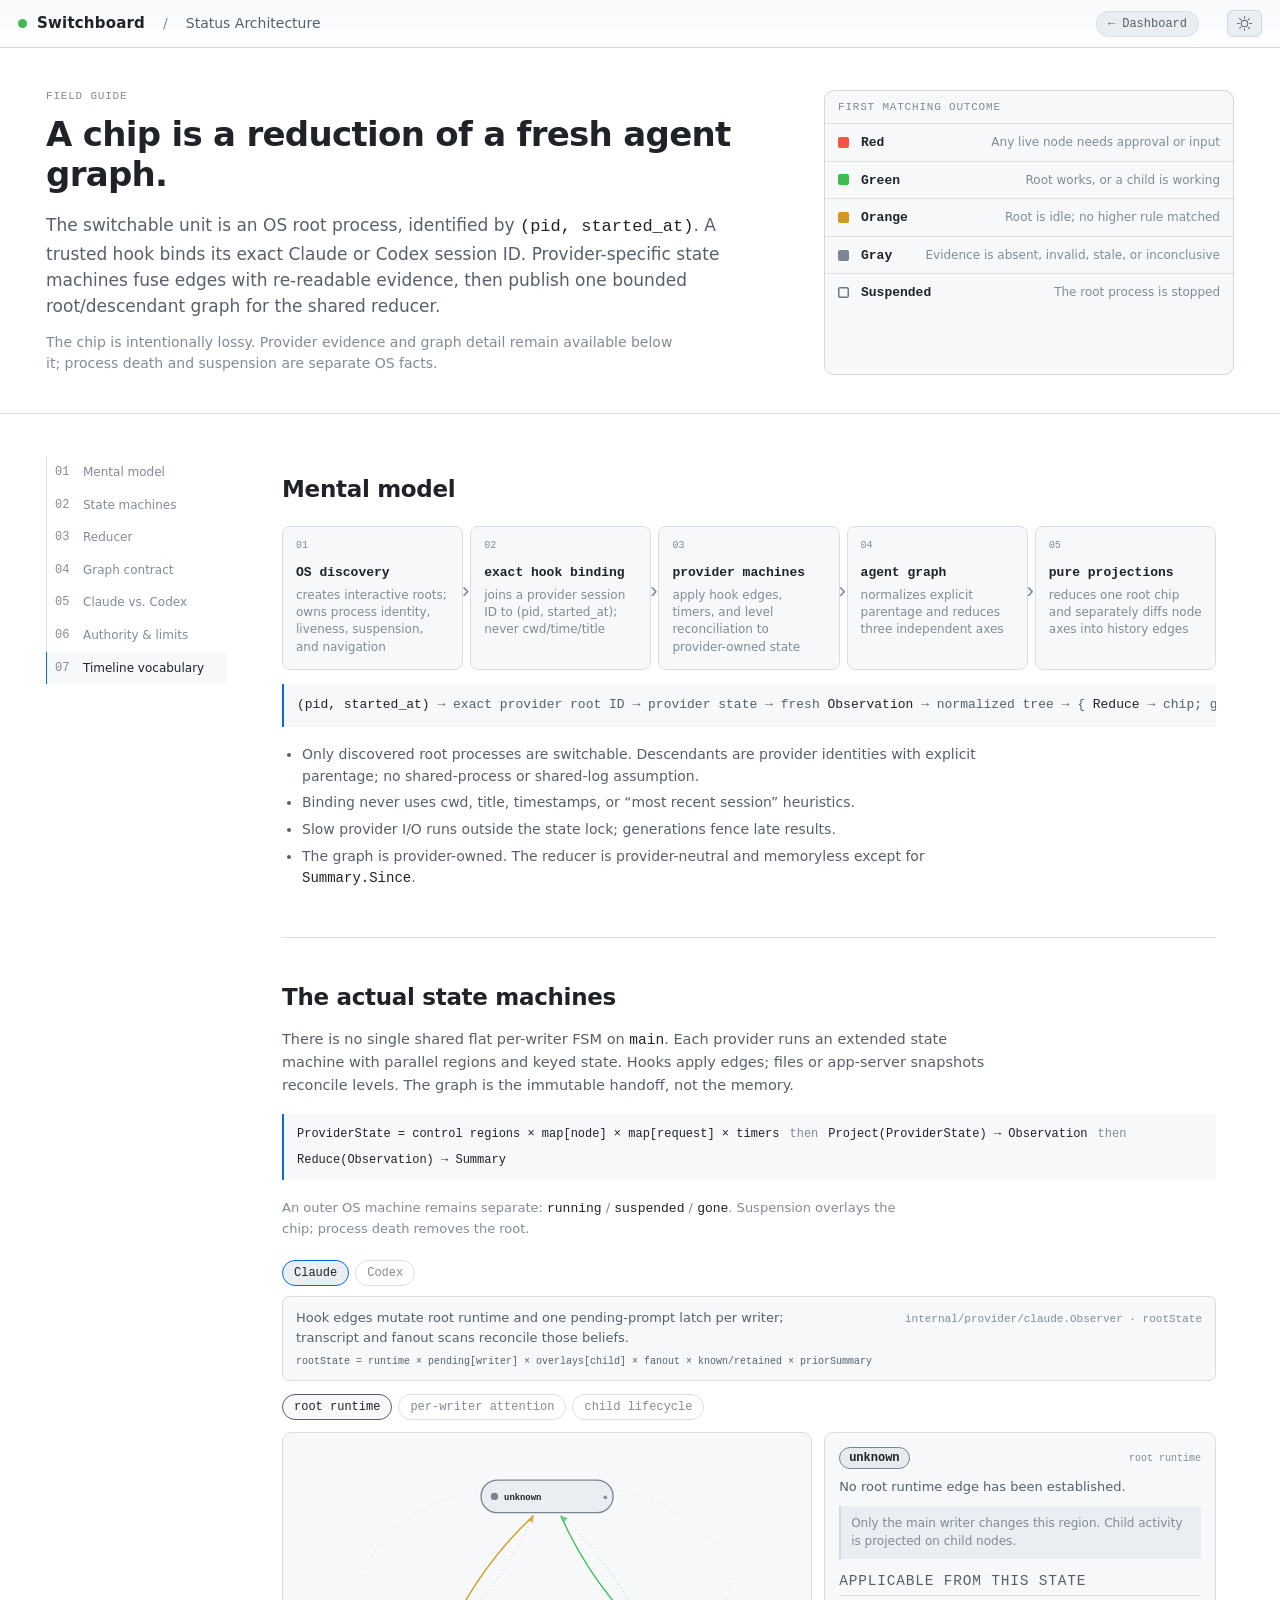
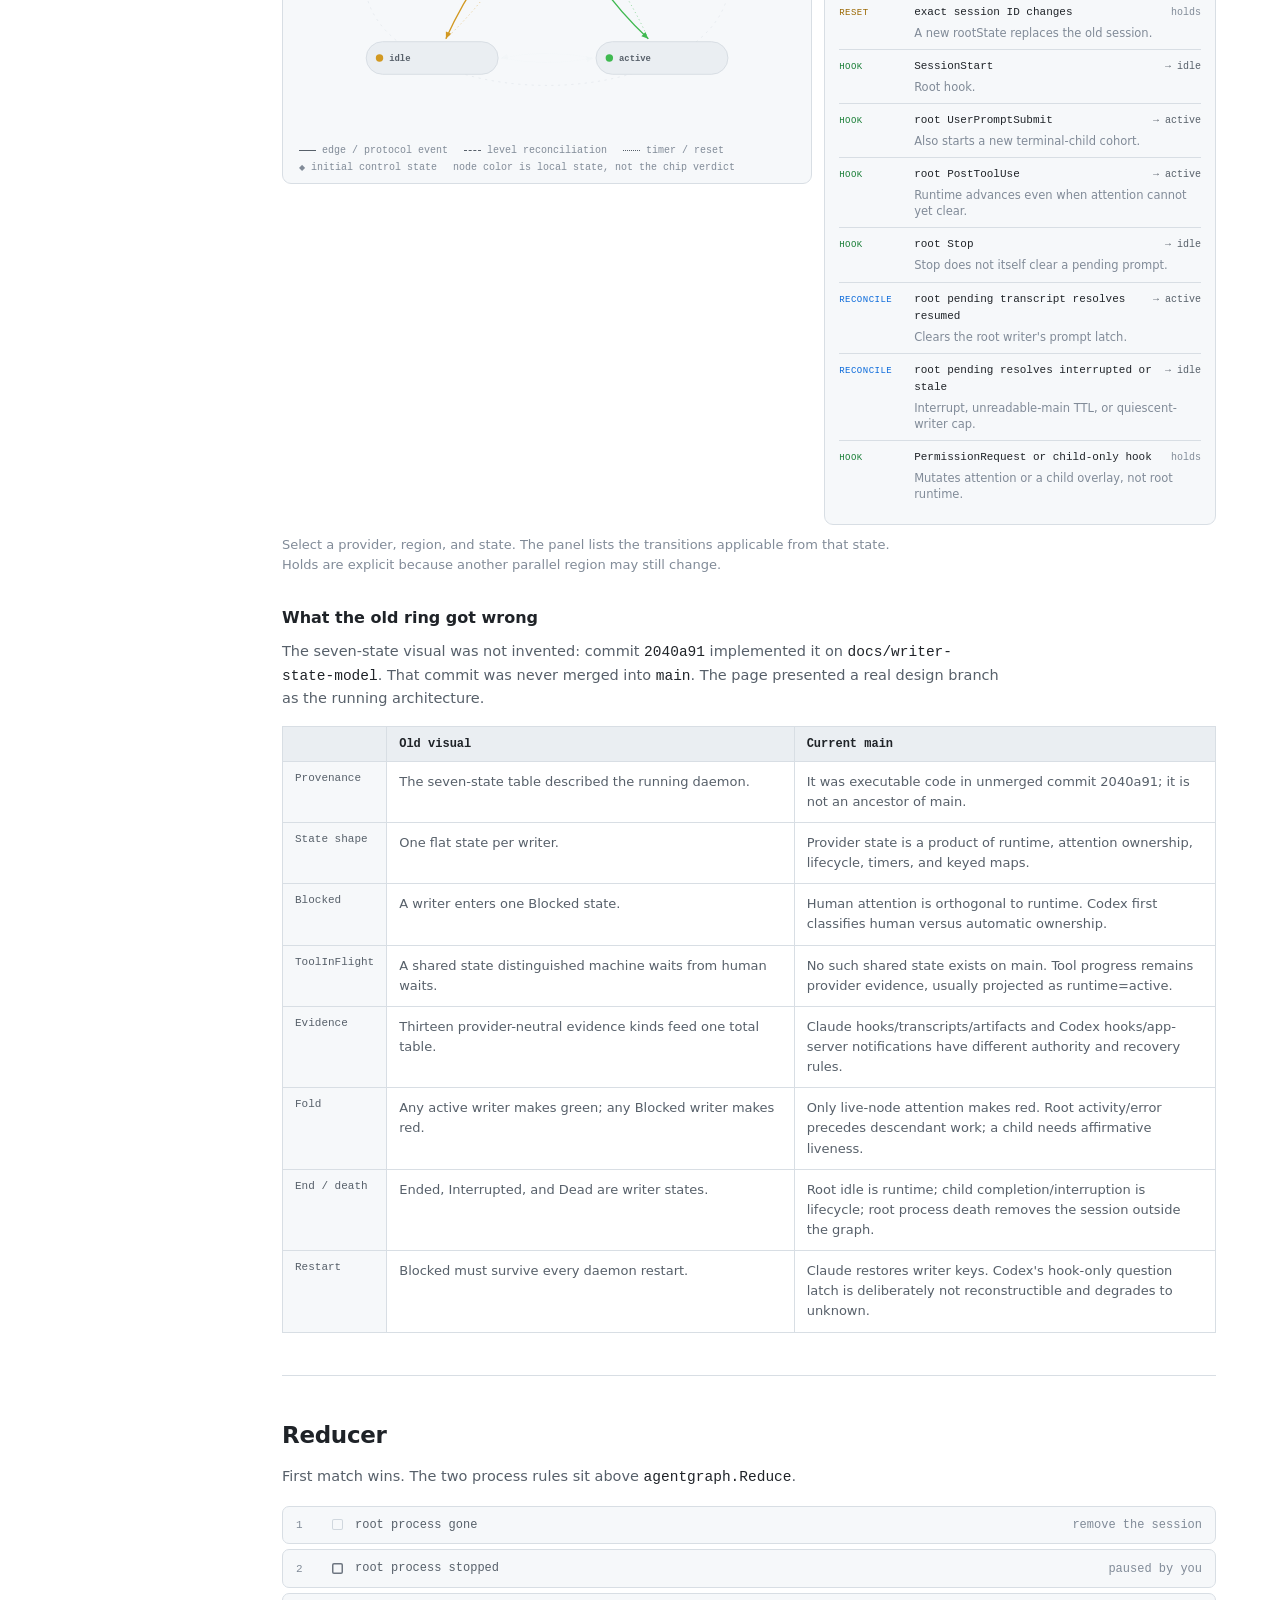
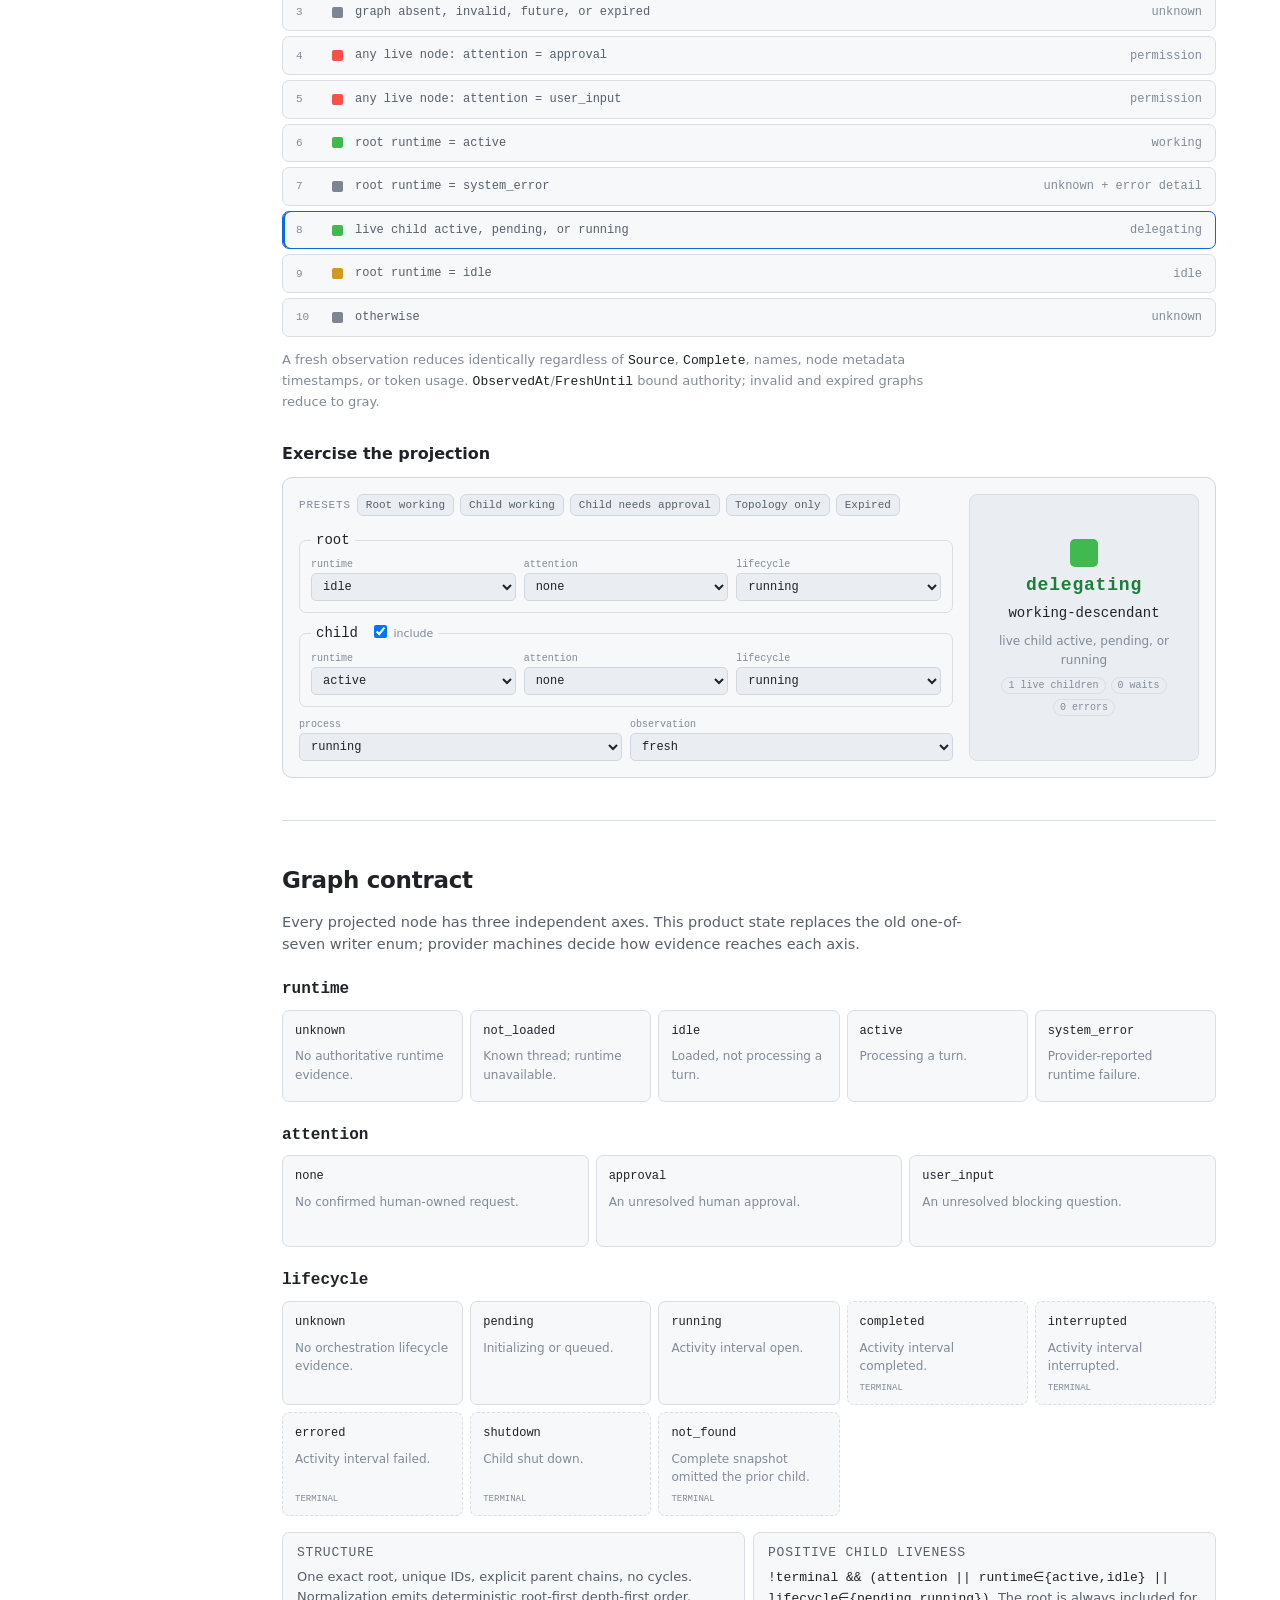
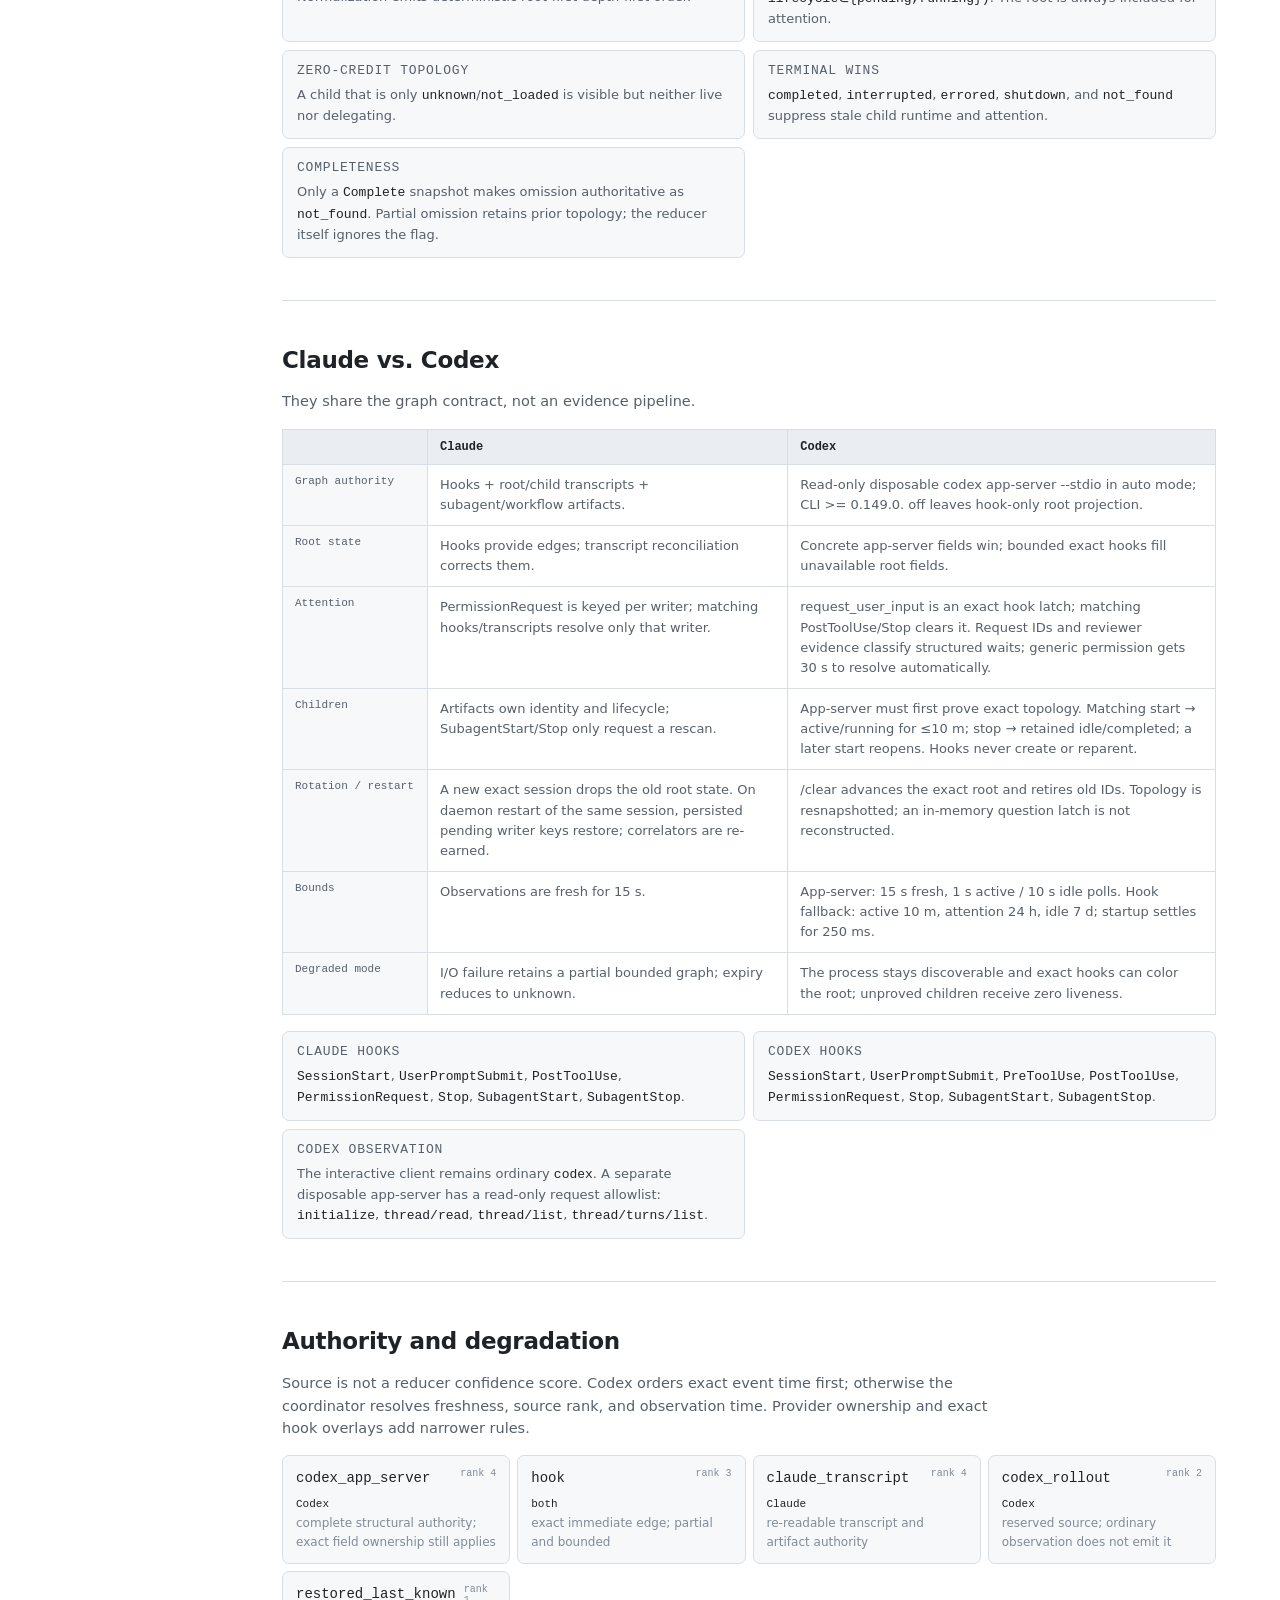
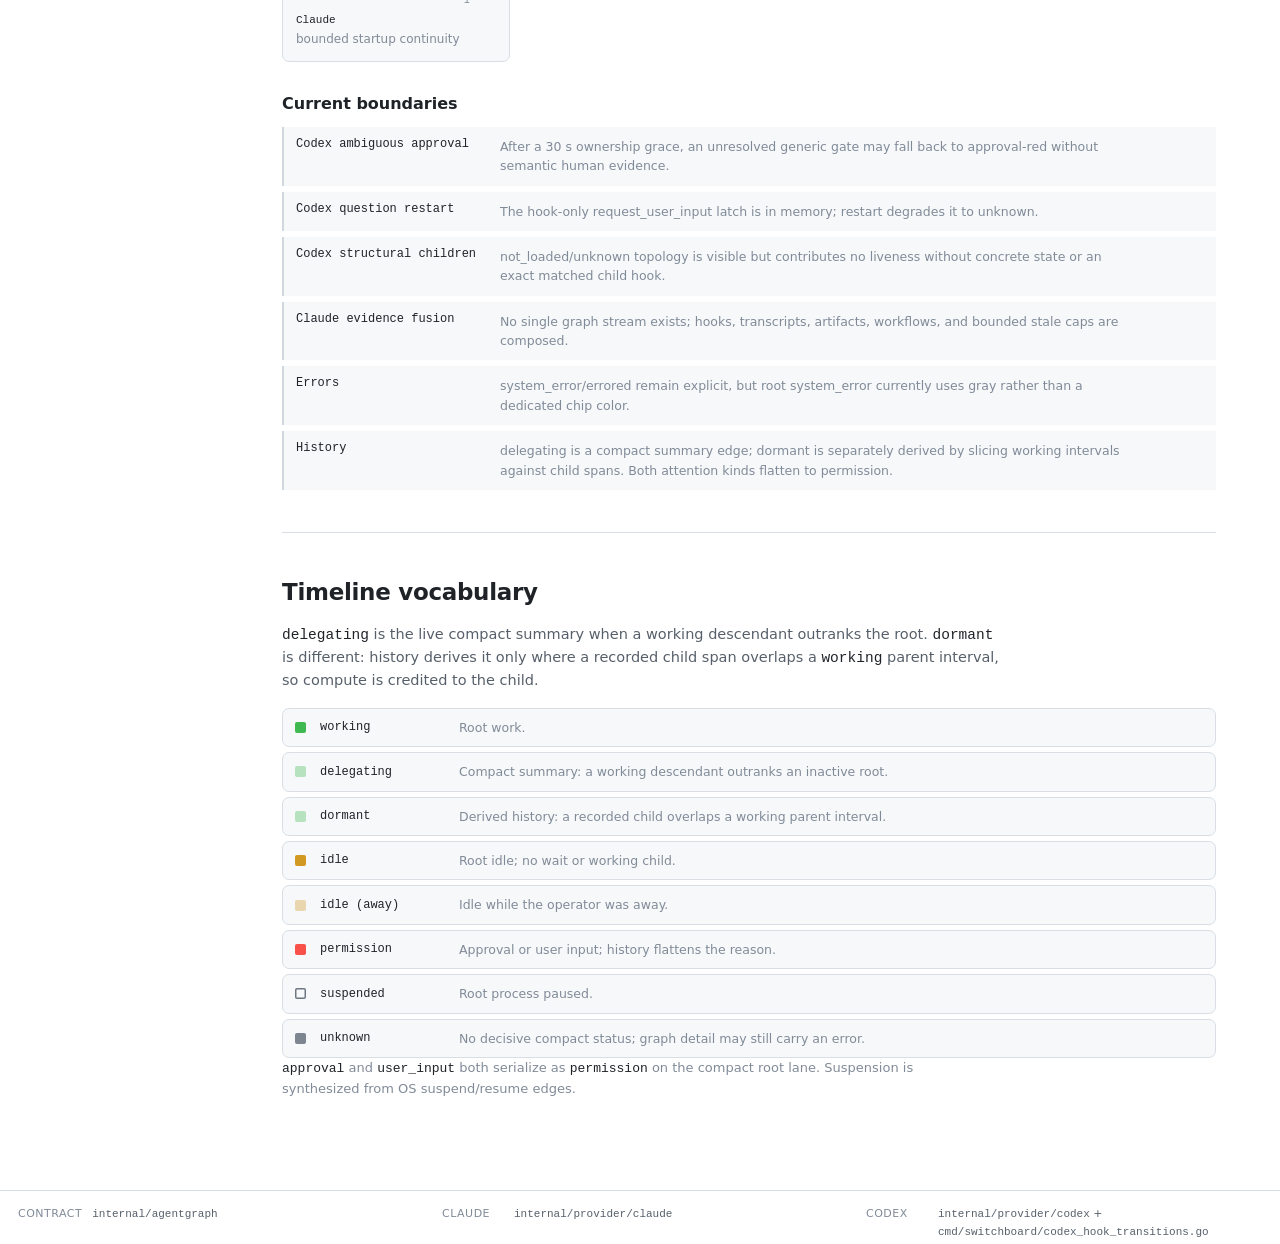
==== commit 77ad1df4: "docs: restore factual provider statecharts" ====
--- a/web/states.html
+++ b/web/states.html
@@ -47,8 +47,9 @@
         <h2>A chip is a reduction of a fresh agent graph.</h2>
         <p class="lede">
           The switchable unit is an OS root process, identified by <code>(pid, started_at)</code>.
-          A trusted hook binds its exact Claude or Codex session ID. The provider builds a bounded
-          root/descendant graph; one shared reducer projects that graph to the chip.
+          A trusted hook binds its exact Claude or Codex session ID. Provider-specific state
+          machines fuse edges with re-readable evidence, then publish one bounded root/descendant
+          graph for the shared reducer.
         </p>
         <p class="lede-sub">
           The chip is intentionally lossy. Provider evidence and graph detail remain available
@@ -73,8 +74,9 @@
         <h3>Mental model</h3>
         <div class="pipeline" id="pipeline"></div>
         <div class="invariant">
-          <code>(pid, started_at)</code> → exact provider root ID → fresh <code>Observation</code>
-          → normalized tree → <code>Summary</code> → chip + history edges
+          <code>(pid, started_at)</code> → exact provider root ID → provider state
+          → fresh <code>Observation</code> → normalized tree
+          → { <code>Reduce</code> → chip; graph diff → history edges }
         </div>
         <ul class="tight">
           <li>Only discovered root processes are switchable. Descendants are provider identities with explicit parentage; no shared-process or shared-log assumption.</li>
@@ -84,7 +86,56 @@
         </ul>
       </section>
 
-      <section class="sec" id="reducer" data-num="02" data-rail="Reducer">
+      <section class="sec" id="machines" data-num="02" data-rail="State machines">
+        <h3>The actual state machines</h3>
+        <p>
+          There is no single shared flat per-writer FSM on <code>main</code>. Each provider runs an
+          extended state machine with parallel regions and keyed state. Hooks apply edges; files or
+          app-server snapshots reconcile levels. The graph is the immutable handoff, not the memory.
+        </p>
+        <div class="machine-equation">
+          <code>ProviderState = control regions × map[node] × map[request] × timers</code>
+          <span>then</span>
+          <code>Project(ProviderState) → Observation</code>
+          <span>then</span>
+          <code>Reduce(Observation) → Summary</code>
+        </div>
+        <p class="hint">
+          An outer OS machine remains separate: <code>running</code> / <code>suspended</code> /
+          <code>gone</code>. Suspension overlays the chip; process death removes the root.
+        </p>
+
+        <div class="machine-tabs" id="machine-tabs" role="tablist" aria-label="Provider state machine"></div>
+        <div class="machine-intro" id="machine-intro"></div>
+        <div class="machine-regions" id="machine-regions" role="tablist" aria-label="State-machine region"></div>
+        <div class="machine-wrap">
+          <div class="machine-diagram">
+            <svg id="machine-svg" role="img" aria-label="Provider state transition diagram"></svg>
+            <p class="machine-key">
+              <span><i class="mk-line hook"></i>edge / protocol event</span>
+              <span><i class="mk-line level"></i>level reconciliation</span>
+              <span><i class="mk-line timer"></i>timer / reset</span>
+              <span><i class="mk-start">◆</i>initial control state</span>
+              <span>node color is local state, not the chip verdict</span>
+            </p>
+          </div>
+          <div class="machine-panel" id="machine-panel"></div>
+        </div>
+        <p class="hint">
+          Select a provider, region, and state. The panel lists the transitions applicable from that
+          state. Holds are explicit because another parallel region may still change.
+        </p>
+
+        <h4>What the old ring got wrong</h4>
+        <p>
+          The seven-state visual was not invented: commit <code>2040a91</code> implemented it on
+          <code>docs/writer-state-model</code>. That commit was never merged into <code>main</code>.
+          The page presented a real design branch as the running architecture.
+        </p>
+        <div class="table-scroll"><table class="drift-table" id="machine-drift"></table></div>
+      </section>
+
+      <section class="sec" id="reducer" data-num="03" data-rail="Reducer">
         <h3>Reducer</h3>
         <p>First match wins. The two process rules sit above <code>agentgraph.Reduce</code>.</p>
         <ol class="ladder" id="ladder"></ol>
@@ -105,9 +156,12 @@
         </div>
       </section>
 
-      <section class="sec" id="graph" data-num="03" data-rail="Graph contract">
+      <section class="sec" id="graph" data-num="04" data-rail="Graph contract">
         <h3>Graph contract</h3>
-        <p>Every node has three independent axes. There is no per-writer state machine.</p>
+        <p>
+          Every projected node has three independent axes. This product state replaces the old
+          one-of-seven writer enum; provider machines decide how evidence reaches each axis.
+        </p>
         <div class="axes">
           <div class="axis-block"><h4><code>runtime</code></h4><div class="axis-cards" id="runtime-cards"></div></div>
           <div class="axis-block"><h4><code>attention</code></h4><div class="axis-cards" id="attention-cards"></div></div>
@@ -137,7 +191,7 @@
         </div>
       </section>
 
-      <section class="sec" id="providers" data-num="04" data-rail="Claude vs. Codex">
+      <section class="sec" id="providers" data-num="05" data-rail="Claude vs. Codex">
         <h3>Claude vs. Codex</h3>
         <p>They share the graph contract, not an evidence pipeline.</p>
         <div class="table-scroll"><table class="provider-table" id="provider-table"></table></div>
@@ -157,7 +211,7 @@
         </div>
       </section>
 
-      <section class="sec" id="authority" data-num="05" data-rail="Authority &amp; limits">
+      <section class="sec" id="authority" data-num="06" data-rail="Authority &amp; limits">
         <h3>Authority and degradation</h3>
         <p>
           Source is not a reducer confidence score. Codex orders exact event time first; otherwise the coordinator
@@ -168,7 +222,7 @@
         <div class="limits" id="limits"></div>
       </section>
 
-      <section class="sec" id="timeline" data-num="06" data-rail="Timeline vocabulary">
+      <section class="sec" id="timeline" data-num="07" data-rail="Timeline vocabulary">
         <h3>Timeline vocabulary</h3>
         <p>
           <code>delegating</code> is the live compact summary when a working descendant outranks the root.
--- a/web/states.css
+++ b/web/states.css
@@ -100,6 +100,111 @@
   overflow-x: auto; padding: 11px 13px; border-left: 2px solid var(--accent);
   background: var(--bg-elev); color: var(--fg-muted); font: 13px/1.6 var(--mono); white-space: nowrap;
 }
+
+.machine-equation {
+  display: flex; flex-wrap: wrap; align-items: center; gap: 7px 10px;
+  margin: 18px 0; padding: 11px 13px; border-left: 2px solid var(--accent);
+  background: var(--bg-elev); color: var(--fg-dim); font: 12px/1.55 var(--mono);
+}
+.machine-equation span { color: var(--fg-dim); }
+.machine-tabs, .machine-regions { display: flex; flex-wrap: wrap; gap: 6px; }
+.machine-tabs { margin-top: 20px; }
+.machine-tabs button, .machine-regions button {
+  padding: 5px 11px; border: 1px solid var(--border-soft); border-radius: 999px;
+  background: transparent; color: var(--fg-dim); font: 12px var(--mono);
+}
+.machine-tabs button:hover, .machine-regions button:hover { color: var(--fg); border-color: var(--fg-dim); }
+.machine-tabs button[aria-selected="true"] {
+  border-color: var(--accent); background: var(--bg-elev-2); color: var(--fg);
+}
+.machine-regions button[aria-selected="true"] {
+  border-color: var(--fg-muted); background: var(--bg-elev); color: var(--fg);
+}
+.machine-intro {
+  display: flex; justify-content: space-between; gap: 18px; align-items: baseline;
+  margin: 10px 0 13px; padding: 11px 13px; border: 1px solid var(--border-soft);
+  border-radius: 7px; background: var(--bg-elev);
+}
+.machine-intro p { max-width: 64ch; margin: 0; font-size: 13px; }
+.machine-intro div > code { display: block; margin-top: 6px; color: var(--fg-muted); font-size: 10px; }
+.machine-intro > code { flex: none; color: var(--fg-dim); font-size: 11px; }
+.machine-wrap {
+  display: grid; grid-template-columns: minmax(420px, 1.15fr) minmax(330px, .85fr);
+  gap: 12px; align-items: start; margin: 12px 0 10px;
+}
+.machine-diagram, .machine-panel {
+  border: 1px solid var(--border-soft); border-radius: 9px; background: var(--bg-elev);
+}
+.machine-diagram { position: sticky; top: 66px; padding: 10px 12px 8px; }
+#machine-svg { display: block; width: 100%; height: auto; }
+.machine-key {
+  display: flex; flex-wrap: wrap; gap: 6px 16px; margin: -2px 4px 2px !important;
+  color: var(--fg-dim) !important; font: 10px var(--mono) !important;
+}
+.machine-key span { display: inline-flex; align-items: center; gap: 6px; }
+.mk-line { display: inline-block; width: 17px; border-top: 1.5px solid var(--fg-muted); }
+.mk-line.level { border-top-style: dashed; }
+.mk-line.timer { border-top-style: dotted; }
+.mk-start { color: var(--fg-dim); font: normal 8px var(--mono); }
+
+.mring { fill: none; stroke: var(--border-soft); stroke-width: 1; stroke-dasharray: 3 6; opacity: .65; }
+.medge { fill: none; stroke: var(--border); stroke-width: 1; opacity: .45; transition: opacity .14s, stroke .14s; }
+.medge.level { stroke-dasharray: 5 4; }
+.medge.timer { stroke-dasharray: 1.5 4; }
+.mhead { fill: var(--border); opacity: .45; transition: opacity .14s, fill .14s; }
+.medge.out { stroke: var(--me-c); stroke-width: 1.8; opacity: 1; }
+.mhead.out { fill: var(--me-c); opacity: 1; }
+.medge.in { stroke: var(--me-c); opacity: .68; }
+.mhead.in { fill: var(--me-c); opacity: .68; }
+.medge.faded, .mhead.faded { opacity: .06; }
+.mnode { cursor: pointer; transition: opacity .14s; }
+.mnode .mn-box { fill: var(--bg-elev-2); stroke: var(--border); stroke-width: 1; }
+.mnode .mn-dot { fill: var(--mn-c); }
+.mnode .mn-label { fill: var(--fg-muted); font: 600 12px var(--mono); }
+.mnode .mn-start { fill: var(--fg-dim); font: 8px var(--mono); }
+.mnode:hover .mn-box { stroke: var(--fg-dim); }
+.mnode.sel .mn-box { stroke: var(--mn-c); stroke-width: 1.8; }
+.mnode.sel .mn-label { fill: var(--fg); }
+.mnode.dim { opacity: .28; }
+.mnode:focus { outline: none; }
+.mnode:focus-visible .mn-box { stroke: var(--accent); stroke-width: 2; }
+
+.machine-panel { min-width: 0; padding: 14px; }
+.mp-head { display: flex; flex-wrap: wrap; align-items: center; gap: 9px; margin-bottom: 8px; }
+.machine-state {
+  padding: 3px 9px; border: 1px solid var(--state-tone); border-radius: 999px;
+  background: color-mix(in srgb, var(--state-tone) 12%, transparent);
+  color: var(--fg); font: 600 12px var(--mono);
+}
+.mp-head > code { margin-left: auto; color: var(--fg-dim); font-size: 10px; }
+.mp-detail { margin: 0 0 8px !important; color: var(--fg-muted) !important; font-size: 13px !important; }
+.mp-region-note {
+  margin: 0 0 14px !important; padding: 8px 10px; border-left: 2px solid var(--border);
+  background: var(--bg-elev-2); color: var(--fg-dim) !important; font-size: 12px !important;
+}
+.mp-transitions .cap { margin-bottom: 6px; }
+.mp-row {
+  display: grid; grid-template-columns: 66px minmax(0, 1fr) max-content;
+  gap: 4px 9px; align-items: baseline; padding: 8px 0; border-top: 1px solid var(--border-soft);
+}
+.mp-row > code { min-width: 0; overflow-wrap: anywhere; color: var(--fg); font-size: 11px; }
+.mp-kind {
+  color: var(--fg-dim); font: 9px var(--mono); letter-spacing: .5px; text-transform: uppercase;
+}
+.mp-kind.hook, .mp-kind.protocol { color: var(--fg-green); }
+.mp-kind.level { color: var(--accent); }
+.mp-kind.timer, .mp-kind.reset { color: var(--fg-orange); }
+.mp-target { color: var(--fg-muted); font: 10px var(--mono); white-space: nowrap; }
+.mp-row.holds .mp-target { color: var(--fg-dim); }
+.mp-note { grid-column: 2 / -1; color: var(--fg-dim); font-size: 11.5px; line-height: 1.4; }
+
+.drift-table { width: 100%; min-width: 760px; border-collapse: collapse; font-size: 13px; }
+.drift-table th, .drift-table td {
+  padding: 10px 12px; border: 1px solid var(--border-soft); text-align: left; vertical-align: top;
+}
+.drift-table thead th { background: var(--bg-elev-2); color: var(--fg); font: 600 12px var(--mono); }
+.drift-table tbody th { width: 120px; background: var(--bg-elev); color: var(--fg-muted); font: 500 11px var(--mono); }
+.drift-table td { width: 50%; color: var(--fg-muted); }
 
 .ladder { display: flex; flex-direction: column; gap: 5px; margin: 17px 0 13px; padding: 0; list-style: none; }
 .ladder li {
@@ -194,6 +299,7 @@
   .rail { display: none; }
   .pipeline { grid-template-columns: repeat(3, minmax(0, 1fr)); }
   .pipe-step:not(:last-child)::after { display: none; }
+  .machine-wrap { grid-template-columns: minmax(0, 1.1fr) minmax(320px, .9fr); }
 }
 @media (max-width: 760px) {
   .hero { grid-template-columns: minmax(0, 1fr); gap: 24px; padding: 30px 18px; }
@@ -201,6 +307,10 @@
   .guide-shell { padding: 0 18px; }
   .pipeline { grid-template-columns: minmax(0, 1fr); }
   .pipe-step { min-height: 0; }
+  .machine-intro { align-items: flex-start; flex-direction: column; gap: 6px; }
+  .machine-wrap { grid-template-columns: minmax(0, 1fr); }
+  .machine-diagram { position: static; overflow-x: auto; }
+  #machine-svg { min-width: 600px; }
   .sandbox { grid-template-columns: minmax(0, 1fr); }
   .sb-axis-controls { grid-template-columns: minmax(0, 1fr); }
   .contract-grid, .provider-notes { grid-template-columns: minmax(0, 1fr); }
